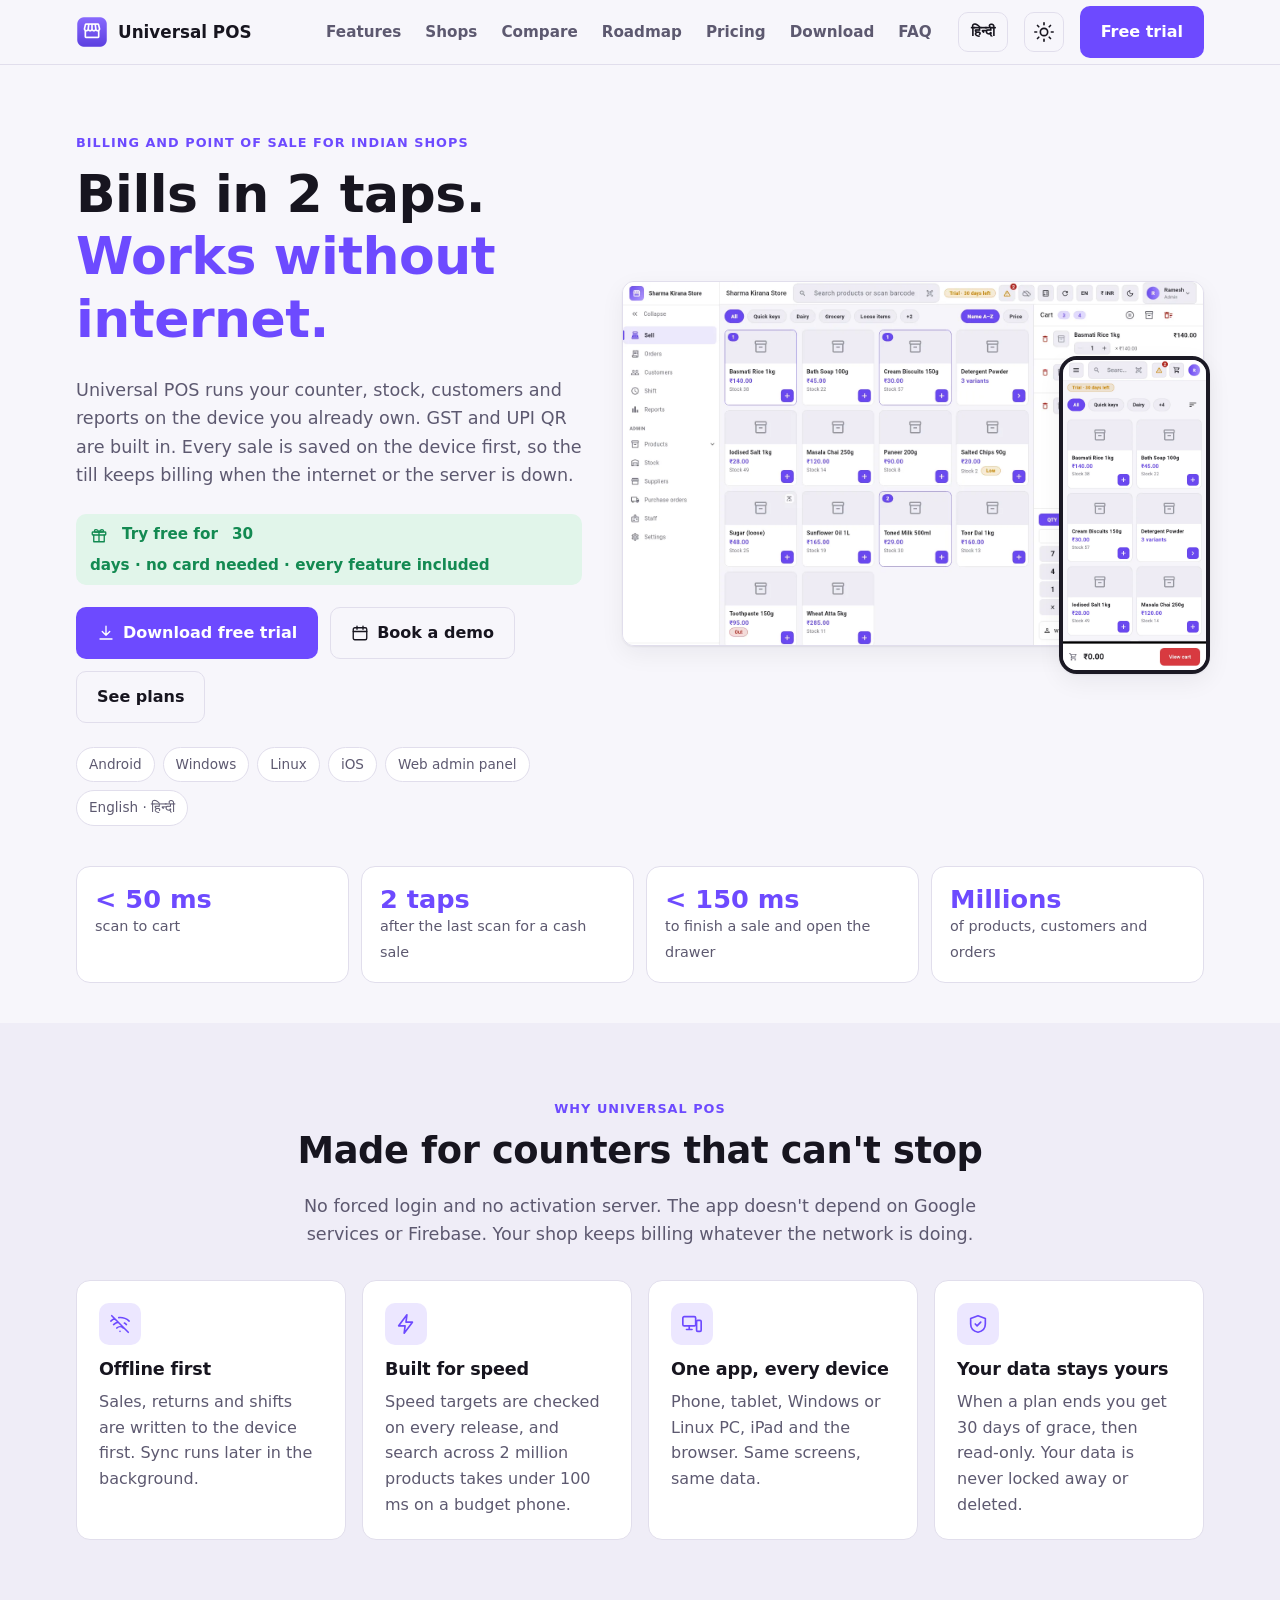
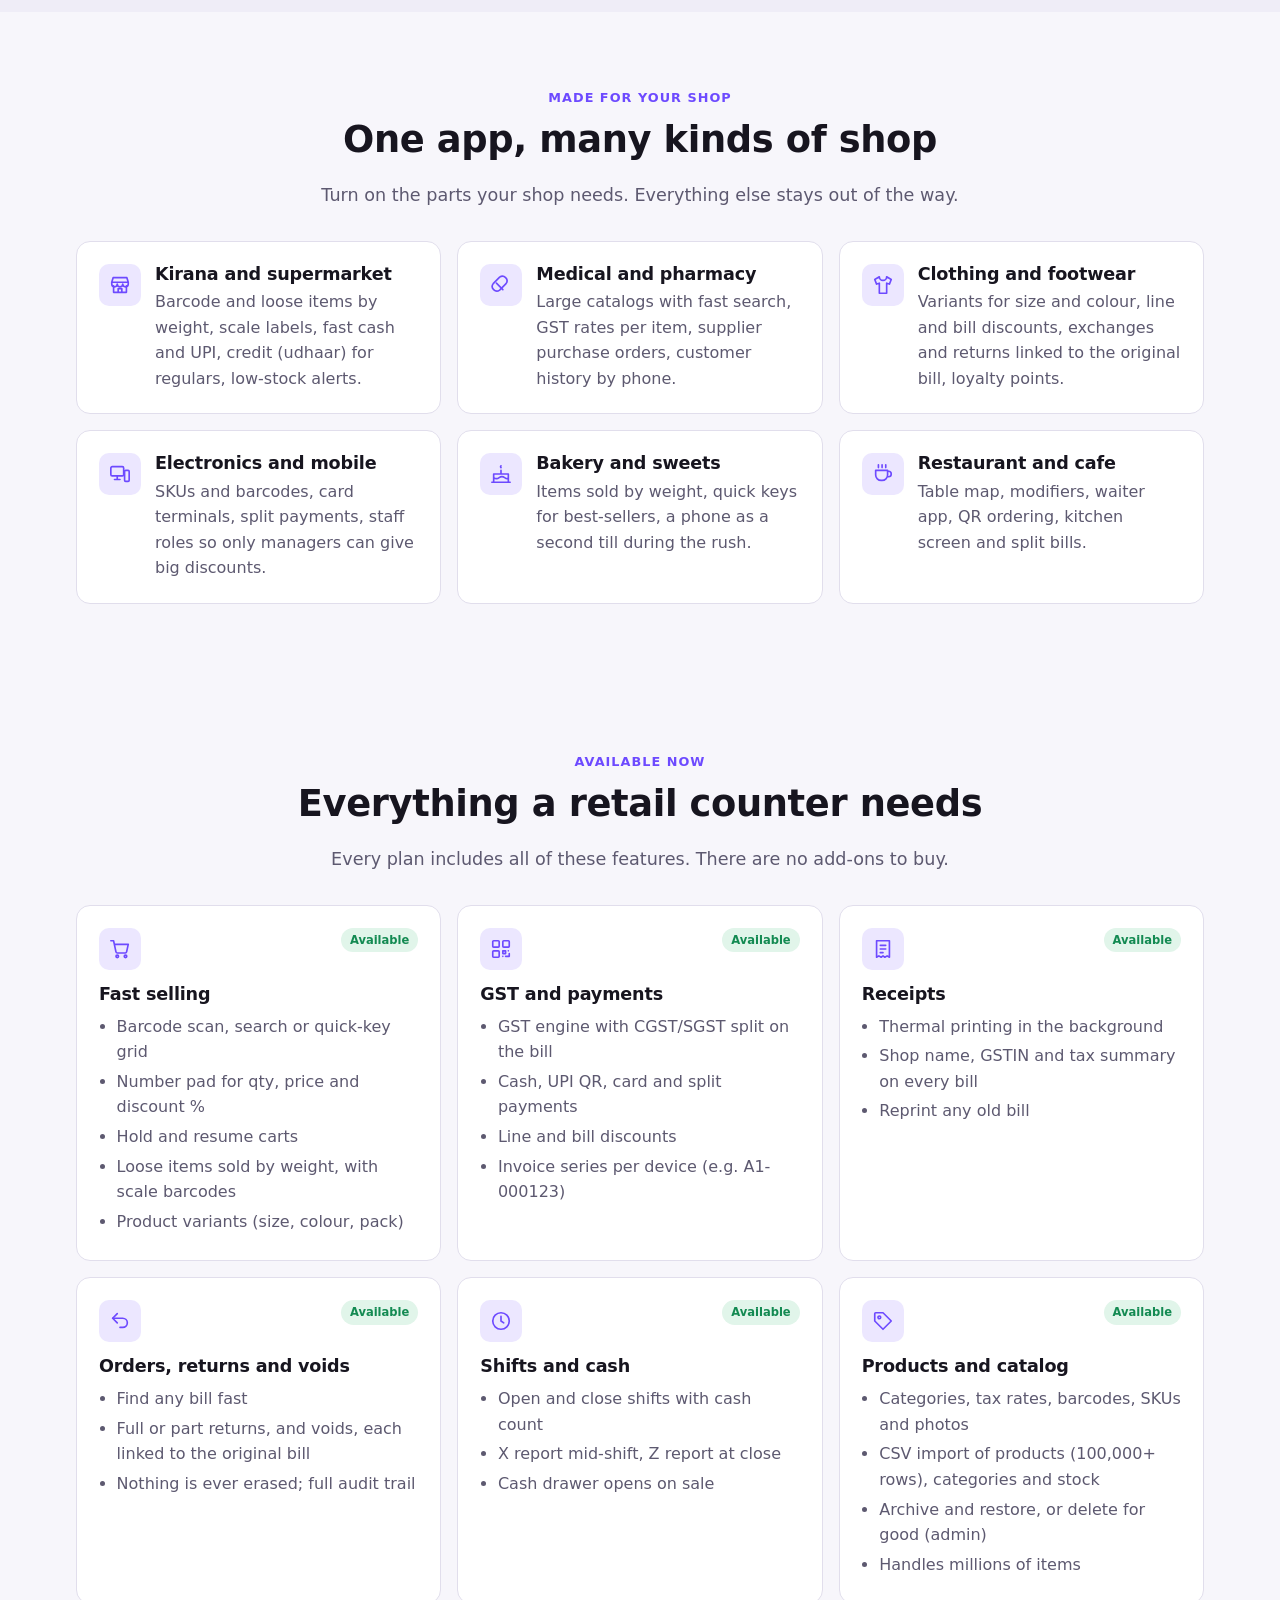
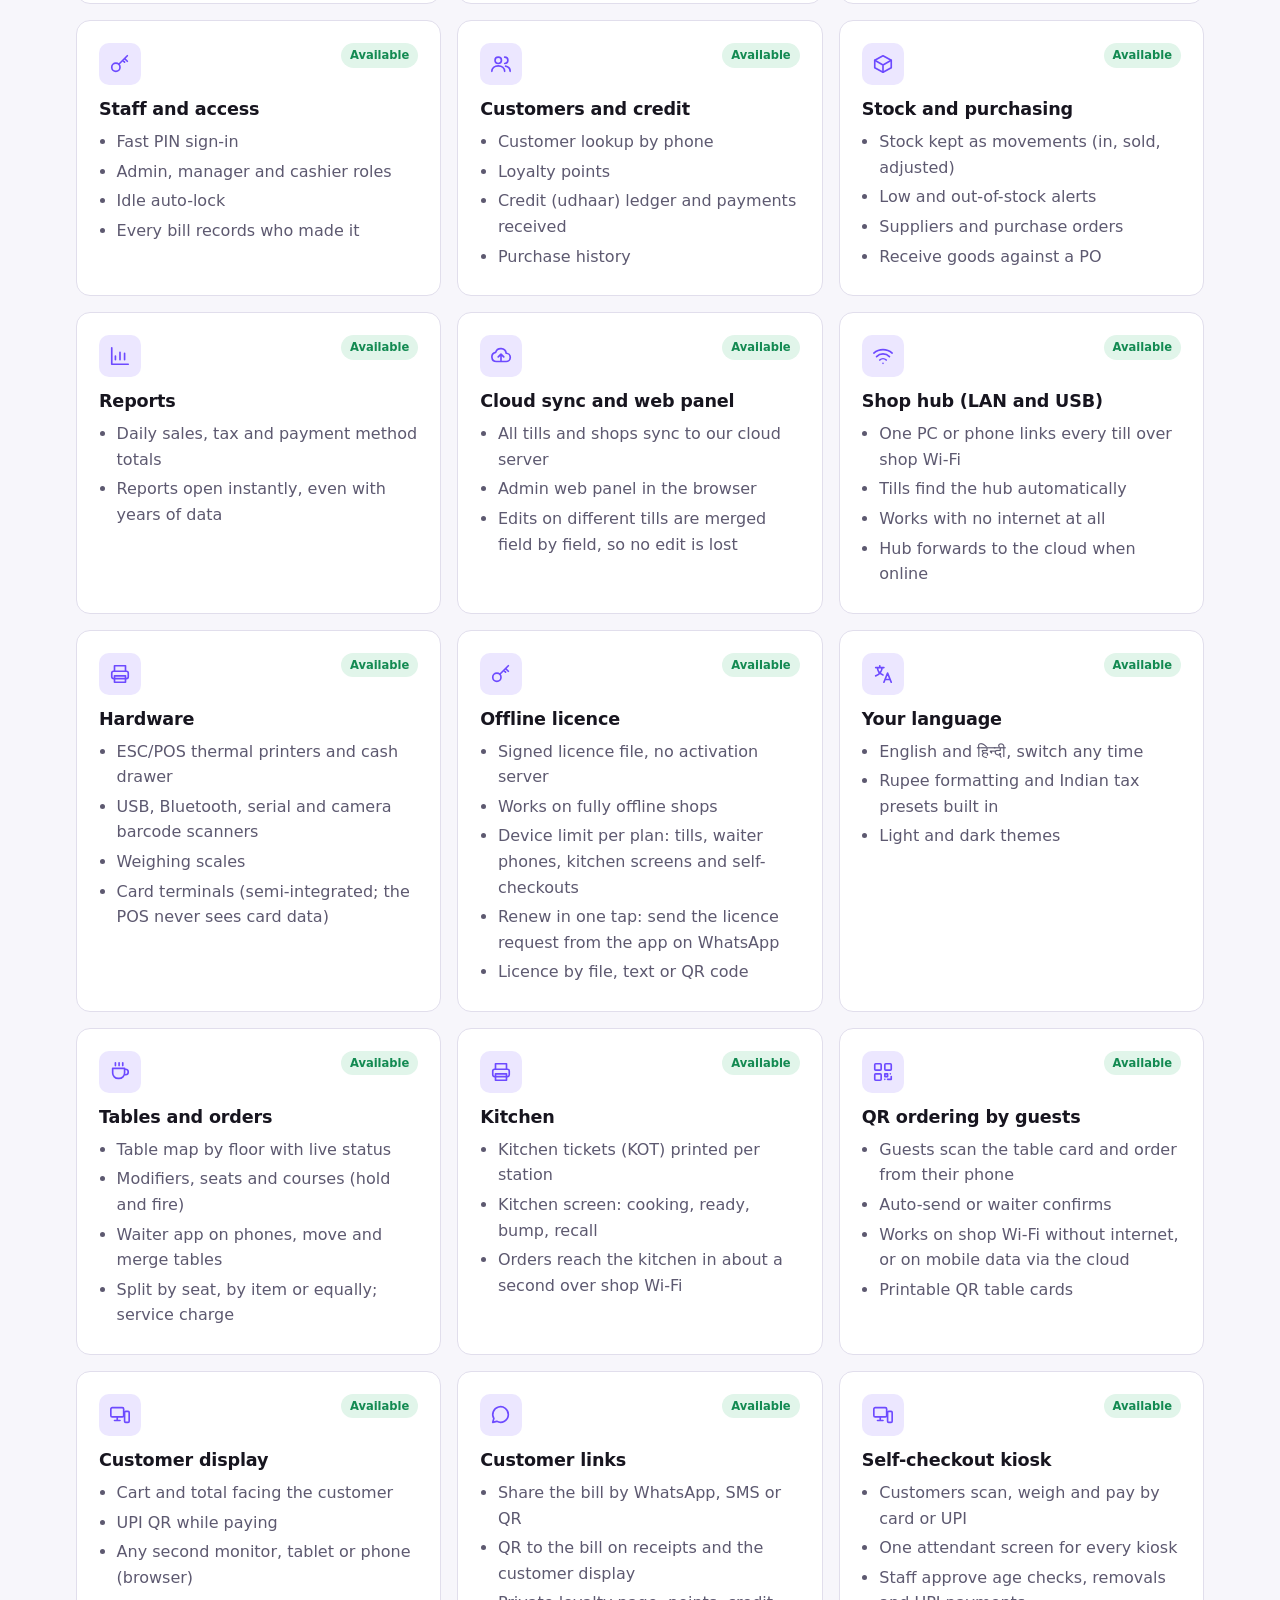
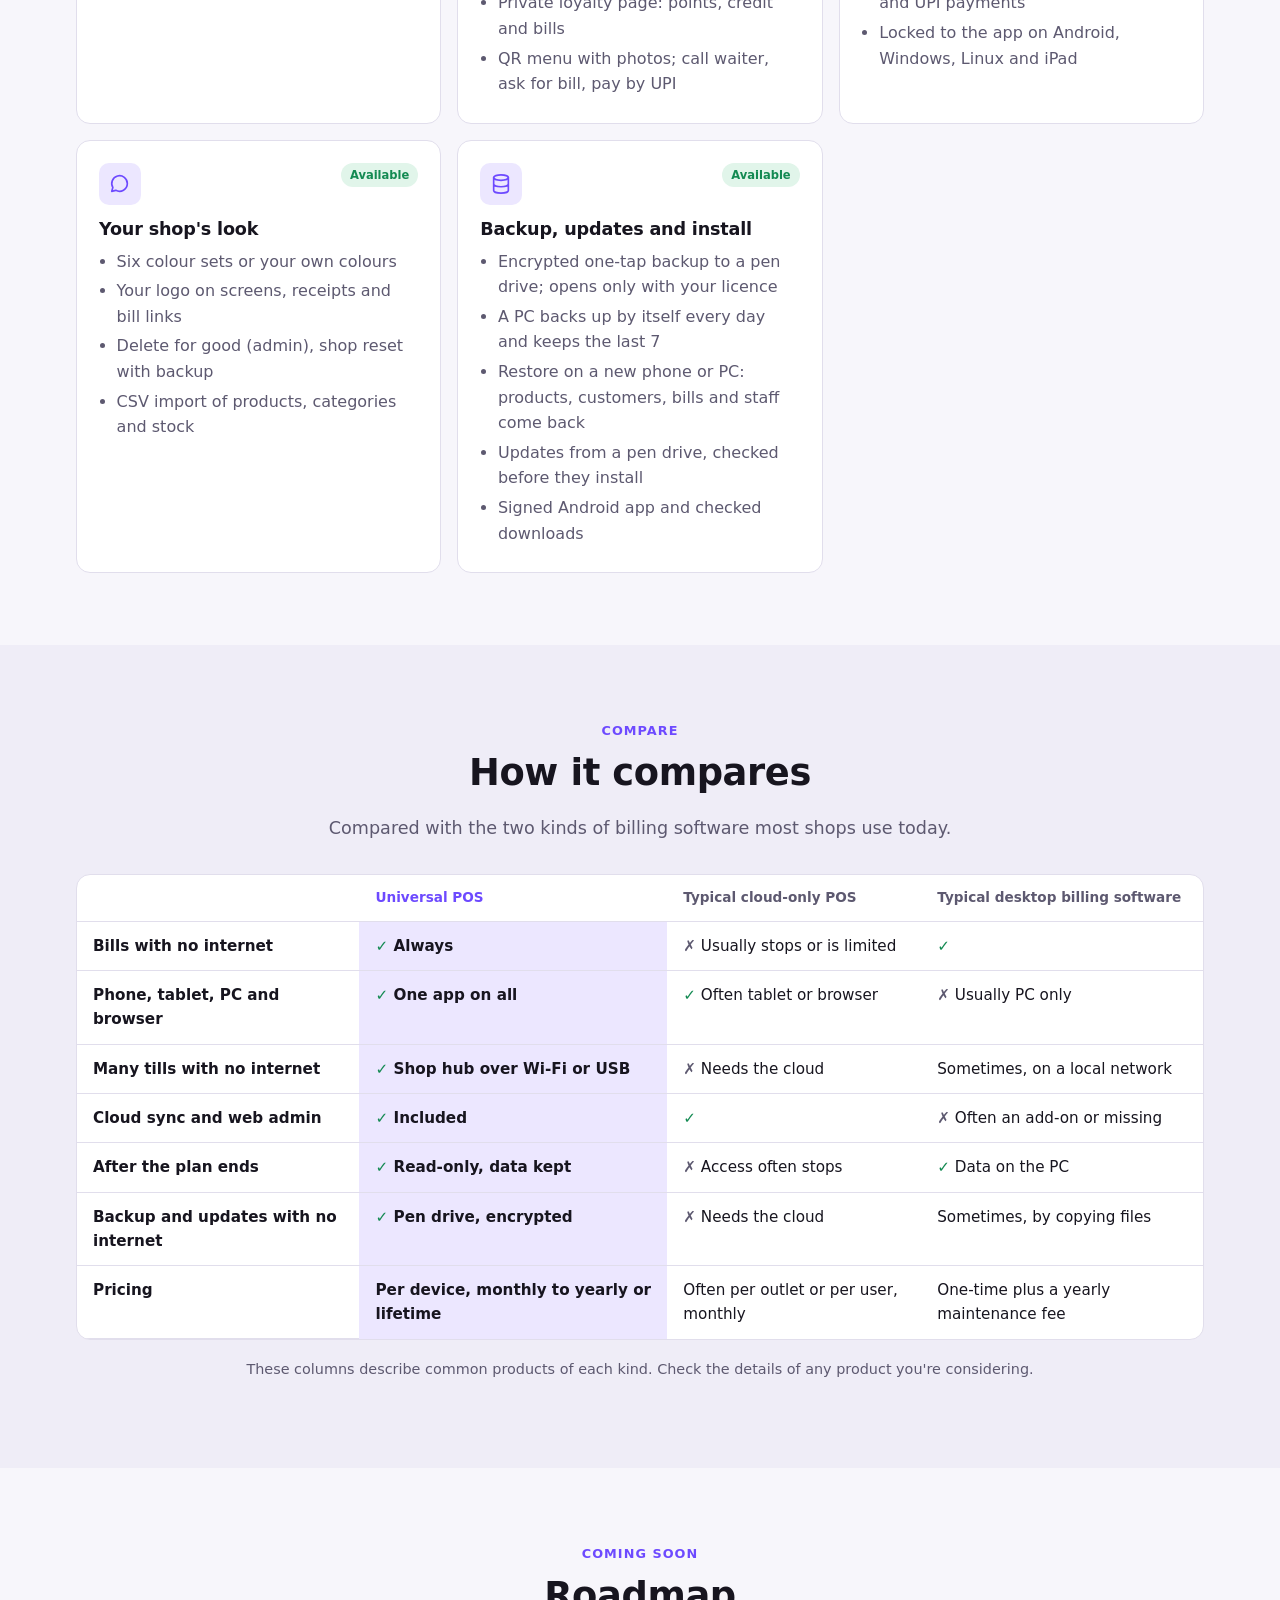
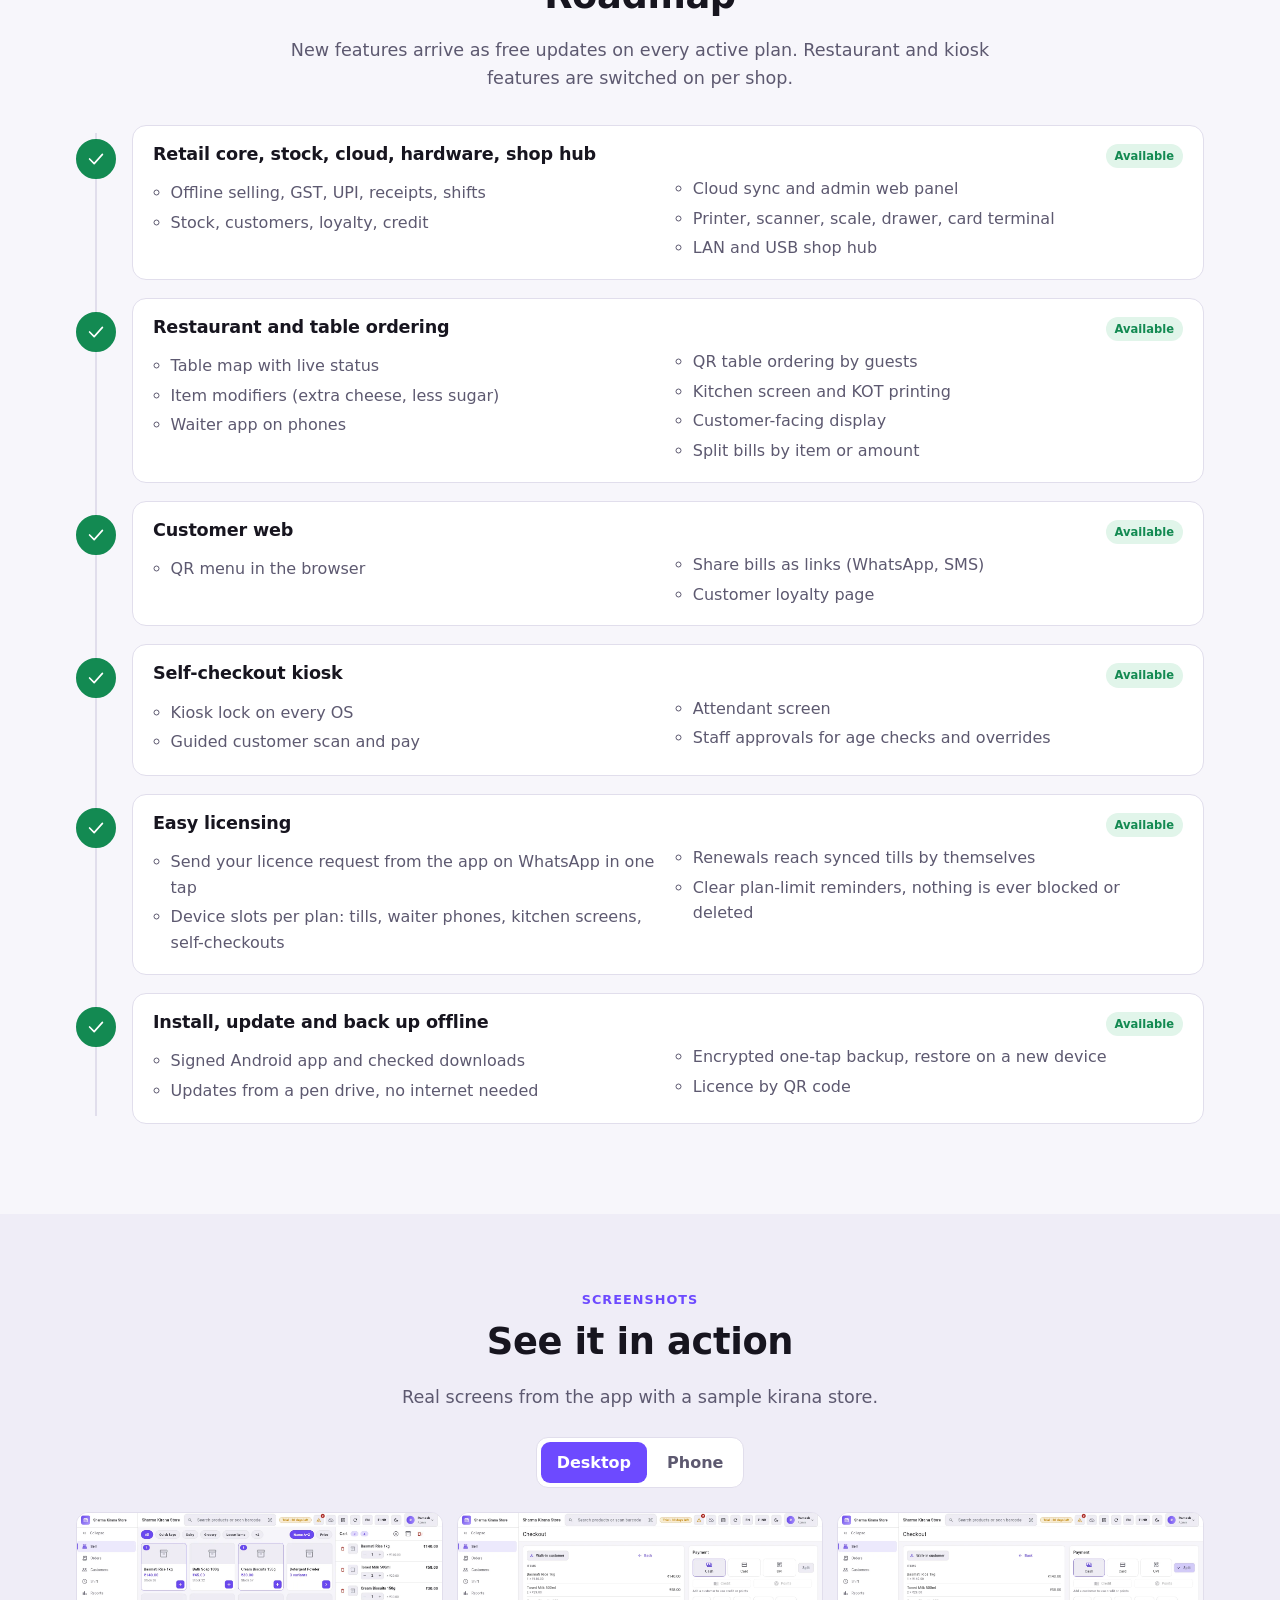
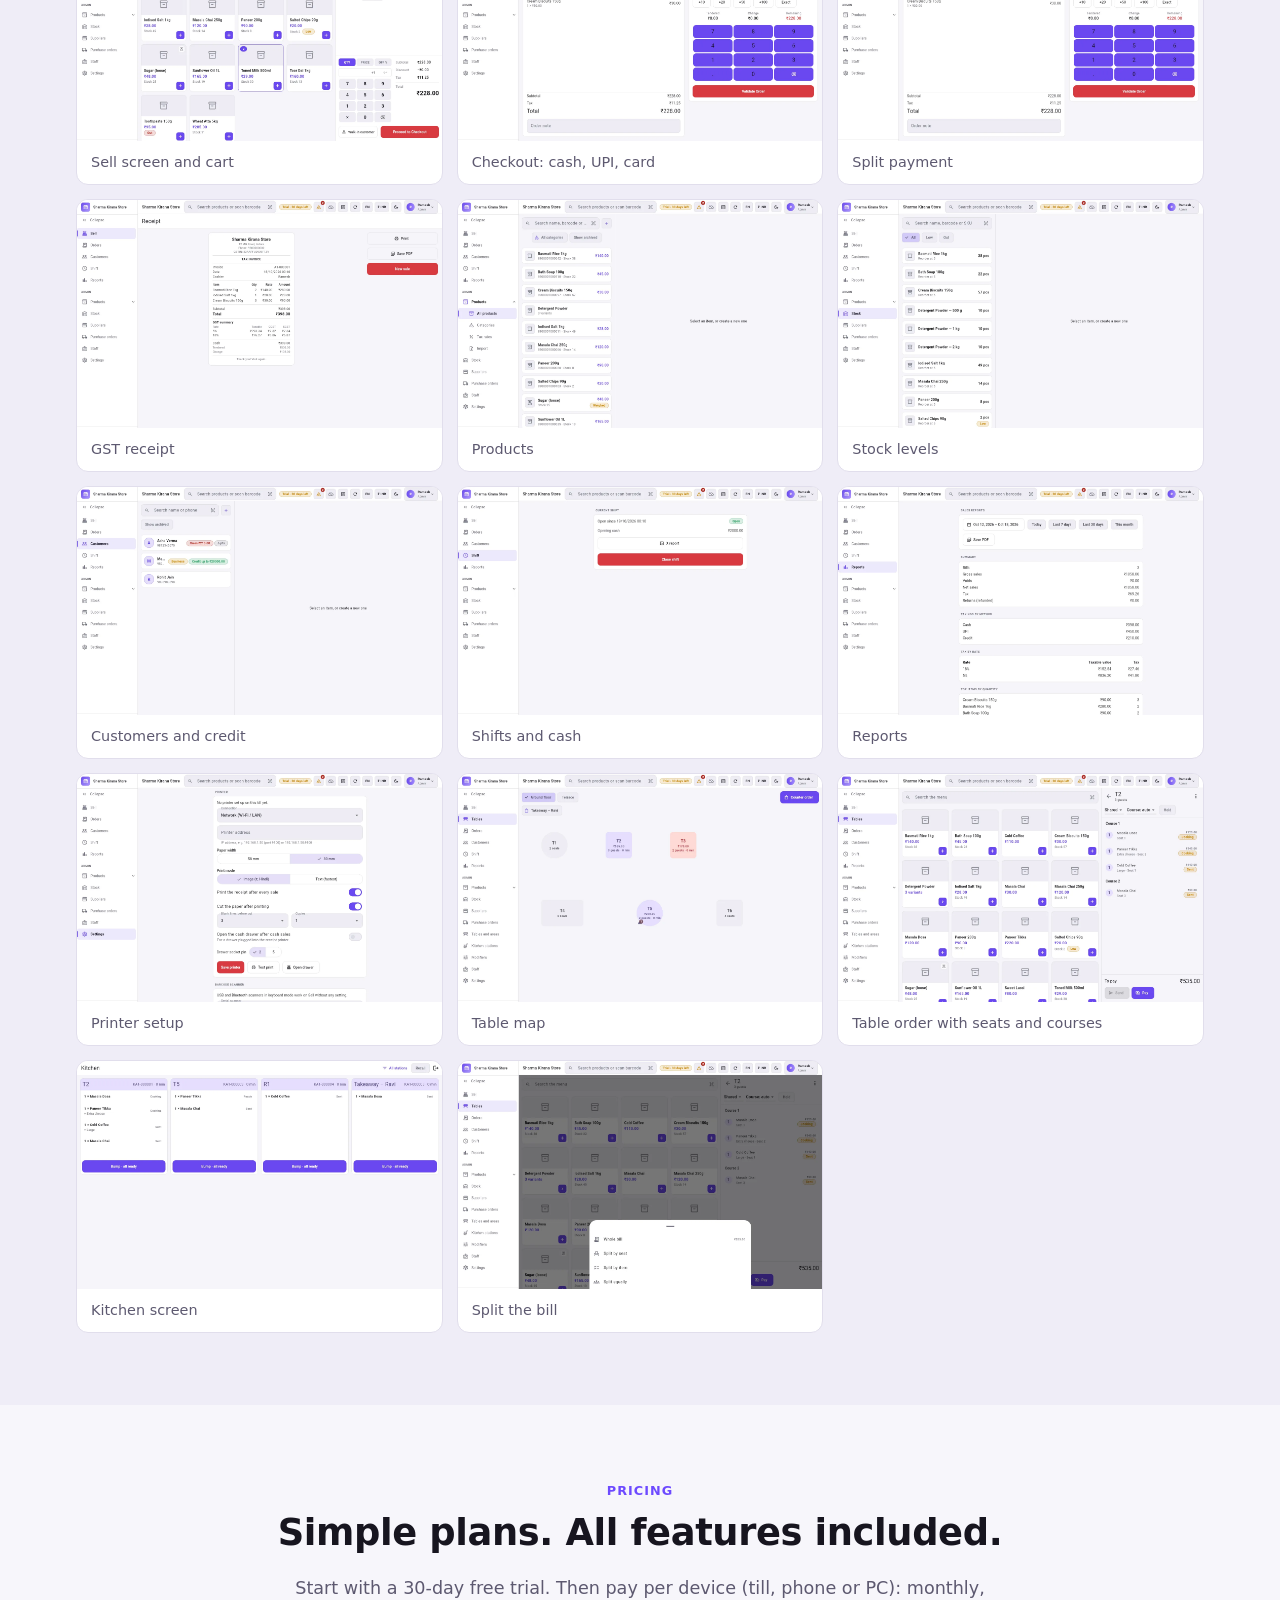
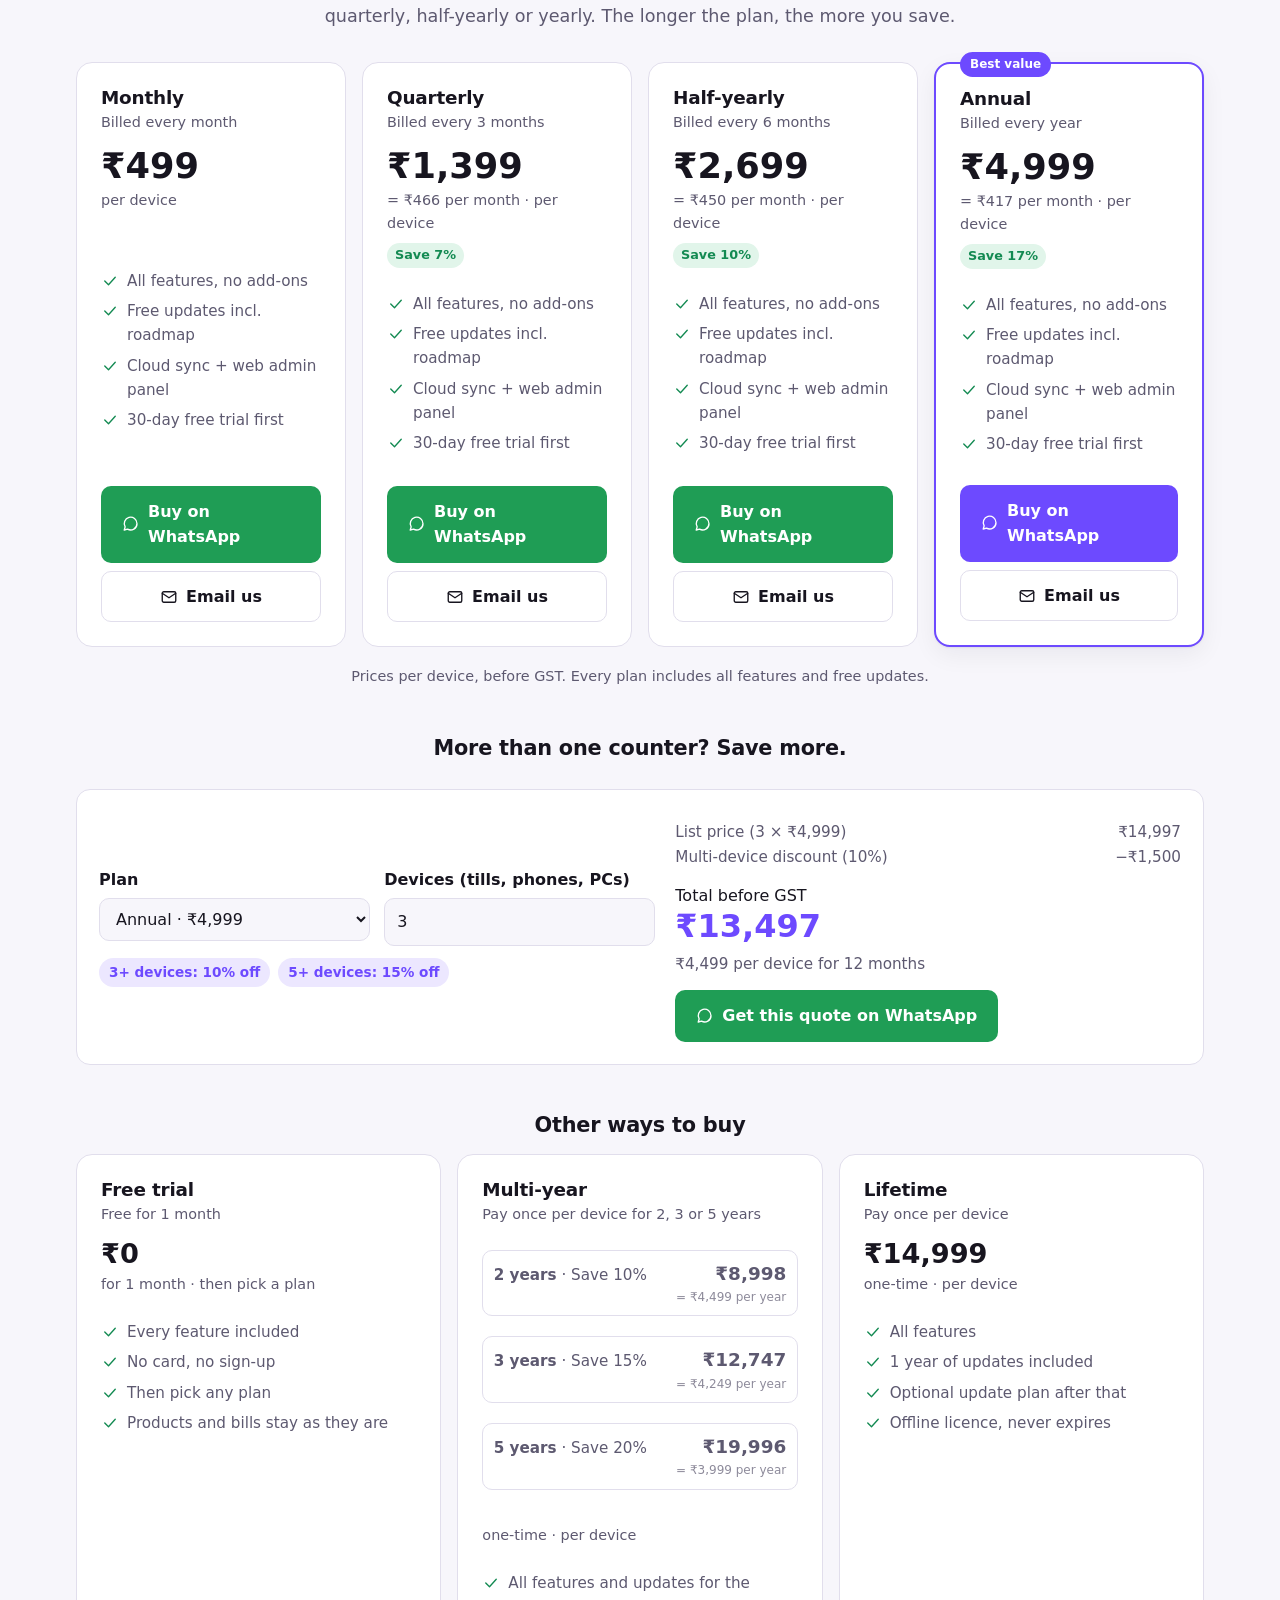
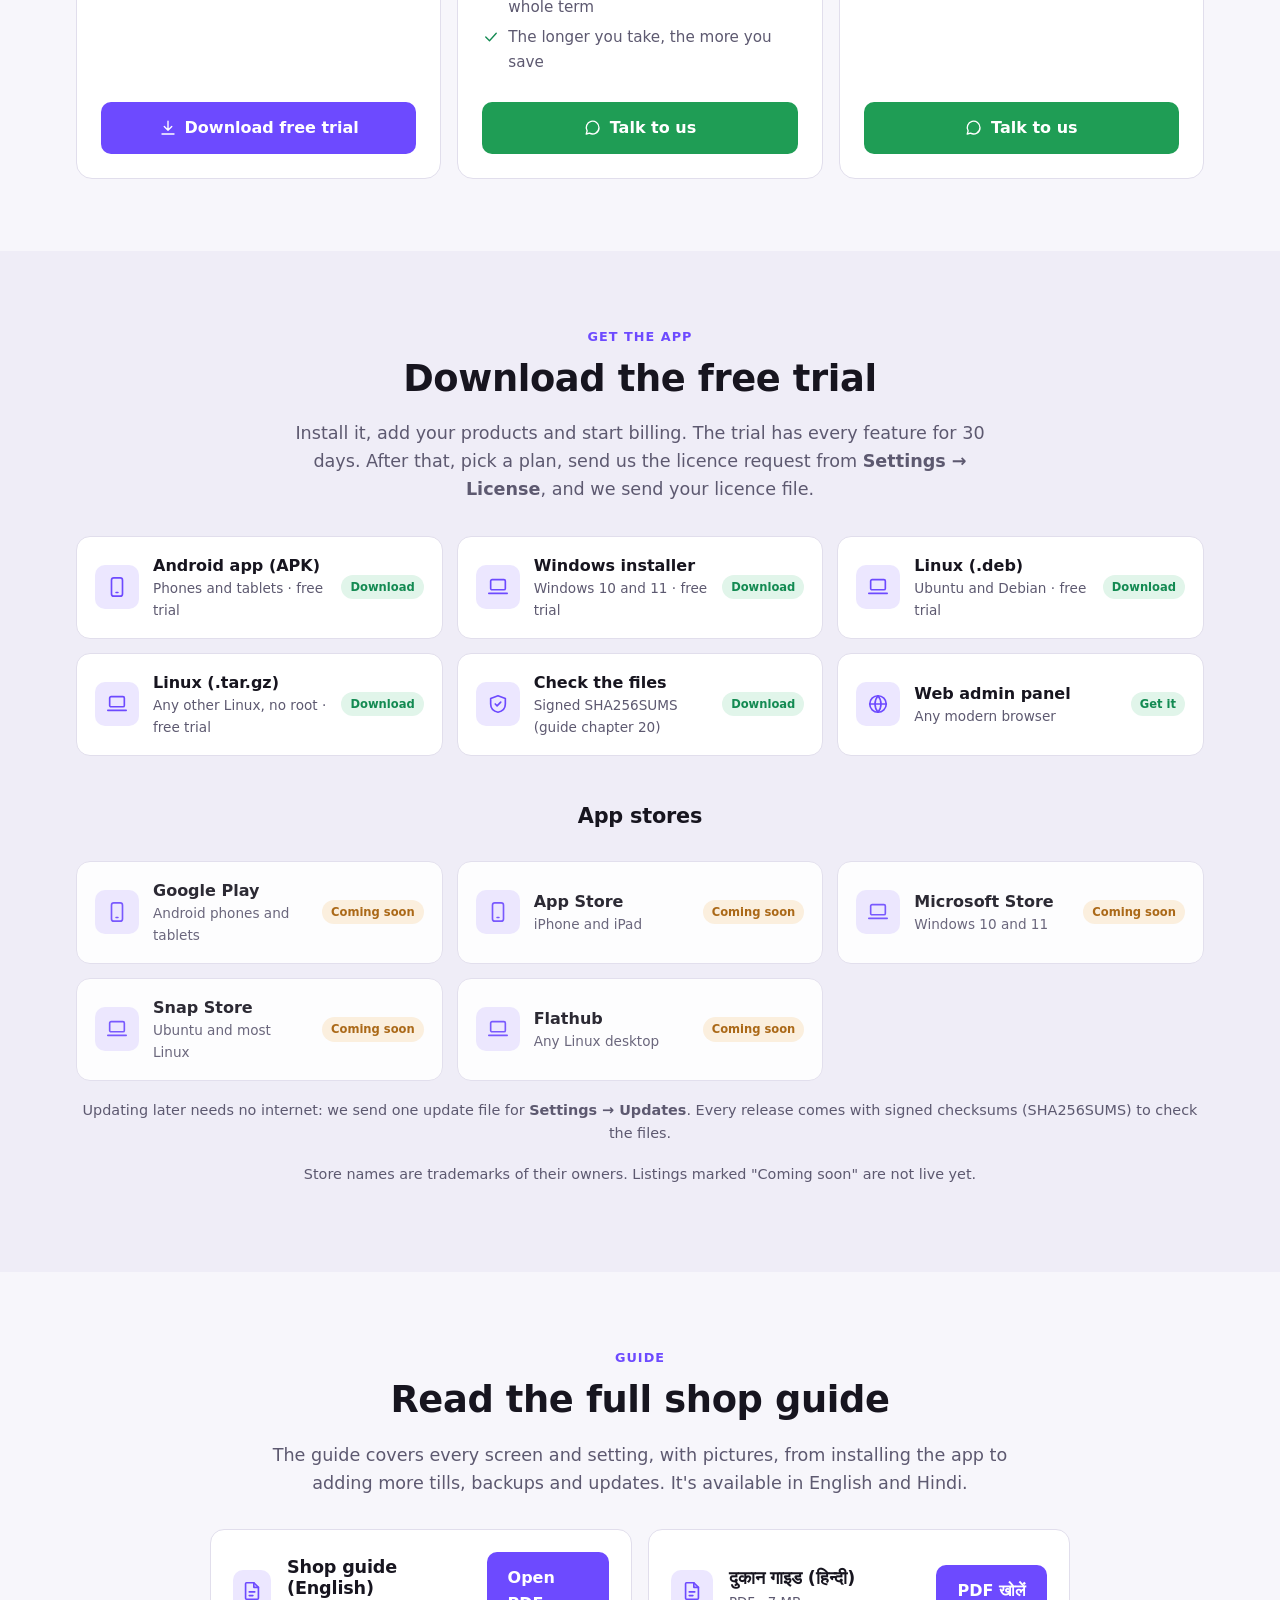
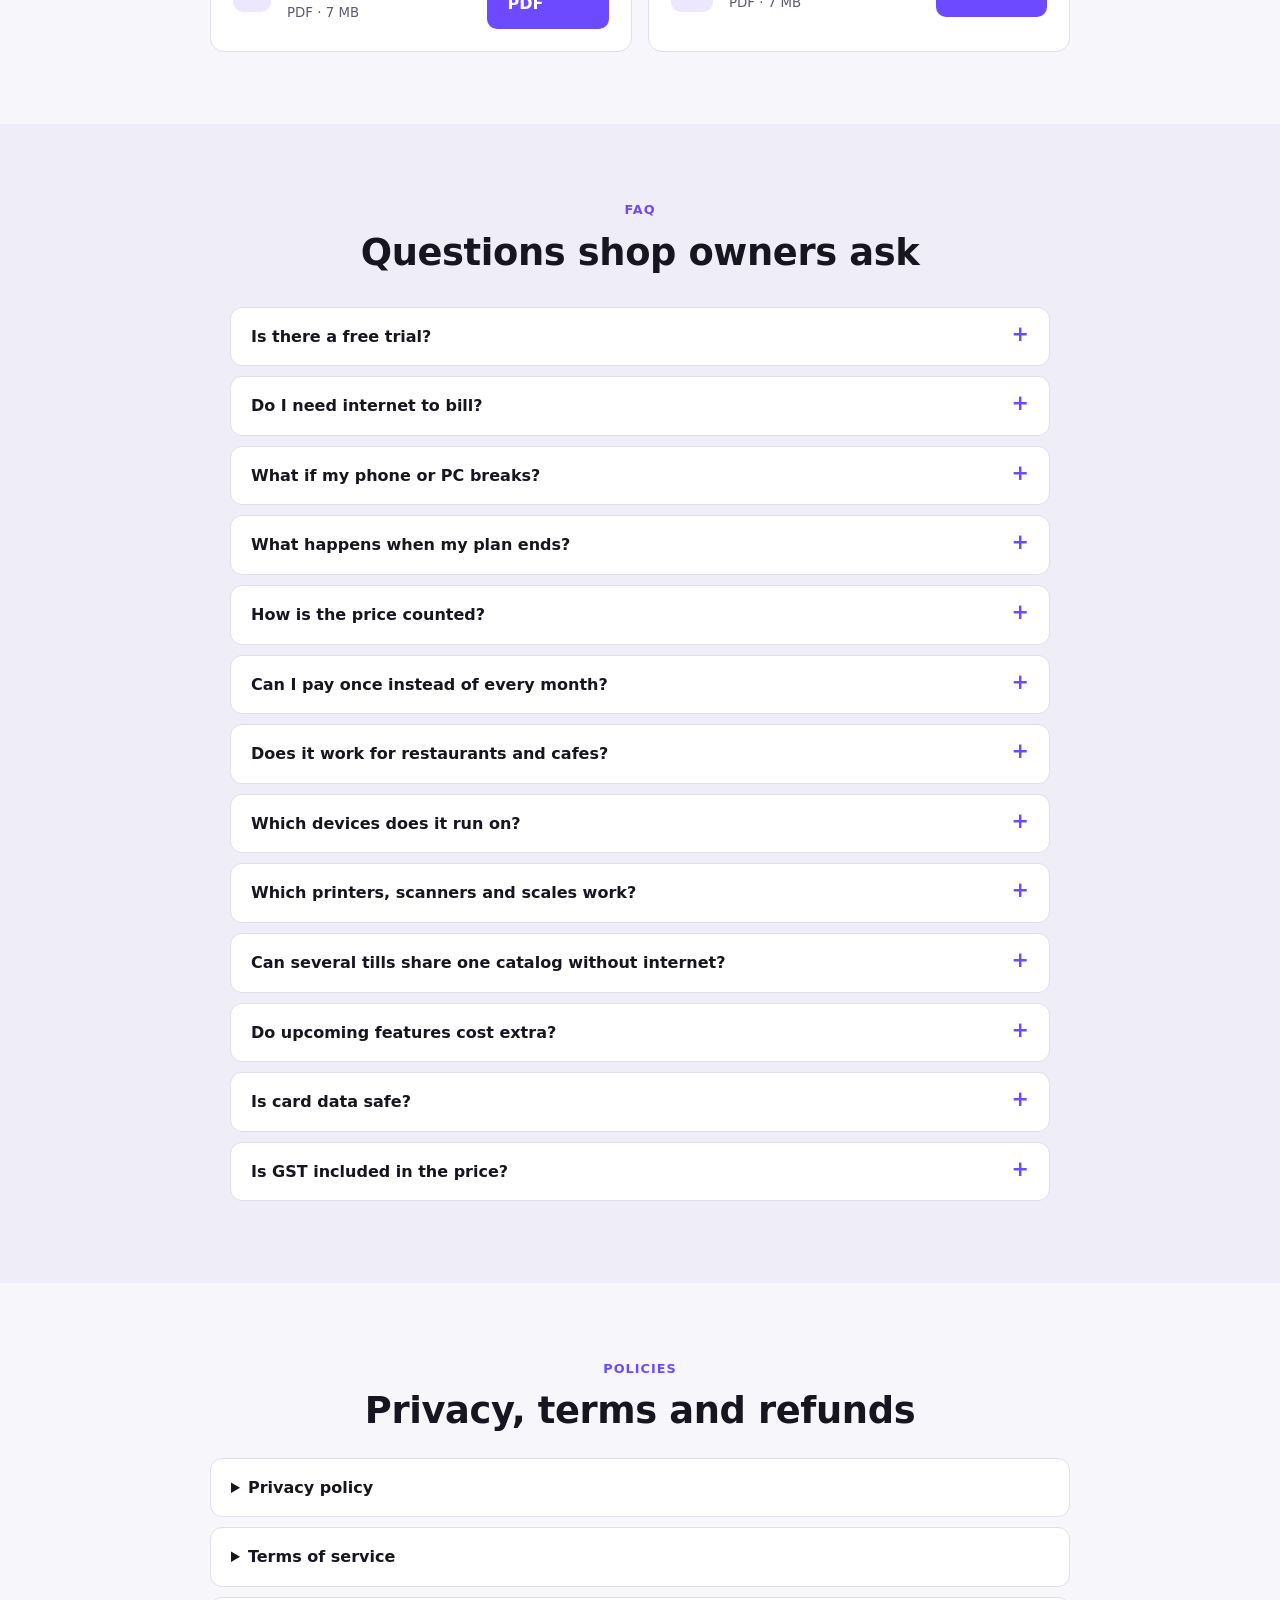
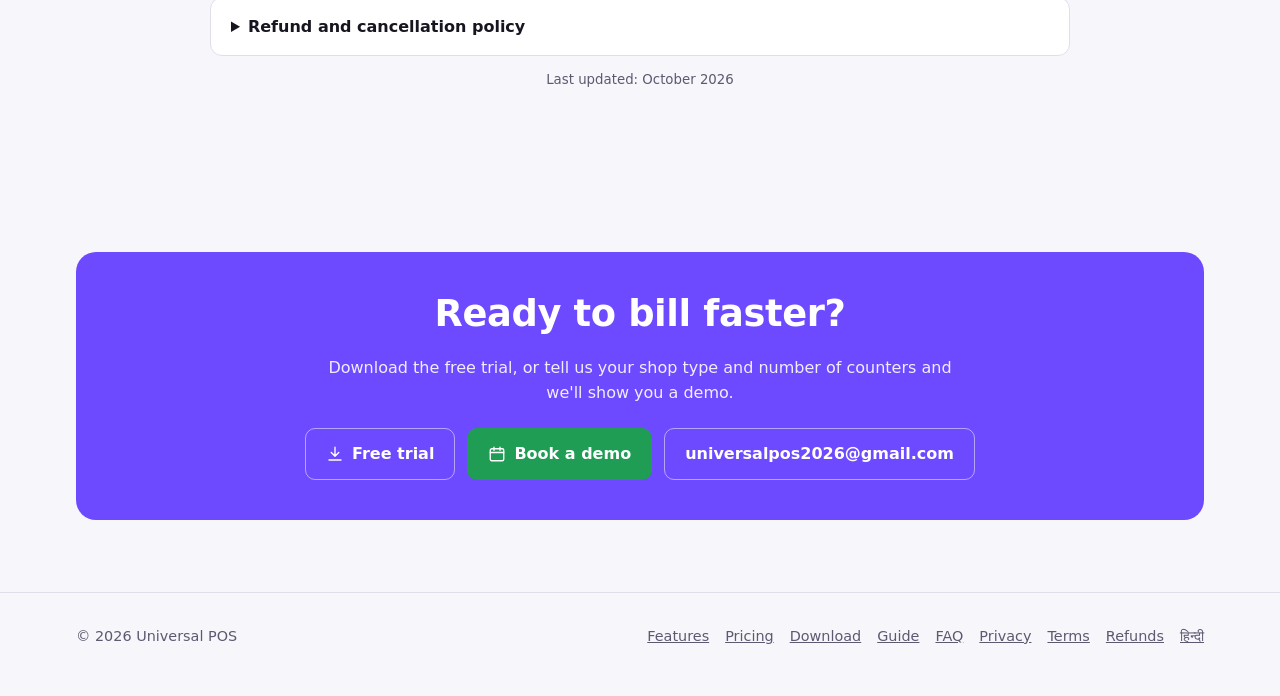
==== index.html @ b797d401 "Use the GitHub Pages address for site links universalpos.in does not resolve yet, so canonical, href" ====
<!doctype html>
<html lang="en">
<head>
<meta charset="utf-8">
<meta name="viewport" content="width=device-width, initial-scale=1">
<title>Universal POS</title>
<meta name="description" content="Offline-first billing and point of sale for Indian shops. GST, UPI QR, stock, customers, reports, cloud and LAN sync on Android, Windows, Linux, iOS and the web. 30-day free trial. Monthly, quarterly, half-yearly and annual plans.">
<meta property="og:title" content="Universal POS: billing that never waits for the internet">
<meta property="og:description" content="Offline-first POS with GST, UPI QR, stock, customers, reports and sync. 30-day free trial.">
<meta property="og:image" content="https://universalpos2026-cyber.github.io/universalpos/assets/og.jpg">
<meta property="og:type" content="website">
<meta name="theme-color" content="#6d4aff">
<link rel="canonical" href="https://universalpos2026-cyber.github.io/universalpos/">
<link rel="alternate" hreflang="en" href="https://universalpos2026-cyber.github.io/universalpos/">
<link rel="alternate" hreflang="hi" href="https://universalpos2026-cyber.github.io/universalpos/hi.html">
<meta property="og:url" content="https://universalpos2026-cyber.github.io/universalpos/">
<link rel="icon" type="image/png" href="assets/logo.png">
<link rel="stylesheet" href="assets/site.css?v=4">
<script>try { const t = localStorage.getItem("theme"); if (t) document.documentElement.dataset.theme = t; } catch (e) {}</script>
</head>
<body>

<!-- Icon set -->
<svg width="0" height="0" style="position:absolute" aria-hidden="true">
  <symbol id="i-offline" viewBox="0 0 24 24"><path d="M2 8.8a15 15 0 0 1 4.2-2.7M10.7 5a15 15 0 0 1 11.3 3.8M5 12.6a10 10 0 0 1 5.2-2.5M16.8 11a10 10 0 0 1 2.2 1.6M8.5 16.4a5 5 0 0 1 7 0M12 20h.01M3 3l18 18"/></symbol>
  <symbol id="i-bolt" viewBox="0 0 24 24"><path d="M13 2 4 14h7l-1 8 9-12h-7z"/></symbol>
  <symbol id="i-devices" viewBox="0 0 24 24"><rect x="2" y="4" width="14" height="10" rx="1.5"/><path d="M6 18h6M9 14v4"/><rect x="17" y="8" width="5" height="12" rx="1.2"/></symbol>
  <symbol id="i-shield" viewBox="0 0 24 24"><path d="M12 3 4 6v6c0 5 3.5 8 8 9 4.5-1 8-4 8-9V6z"/><path d="m9 12 2 2 4-4"/></symbol>
  <symbol id="i-cart" viewBox="0 0 24 24"><circle cx="9" cy="20" r="1.4"/><circle cx="18" cy="20" r="1.4"/><path d="M2 3h3l2.6 12.2a1.5 1.5 0 0 0 1.5 1.2h8.6a1.5 1.5 0 0 0 1.5-1.2L21 7H6"/></symbol>
  <symbol id="i-receipt" viewBox="0 0 24 24"><path d="M5 3h14v18l-2.5-1.5L14 21l-2-1.5-2 1.5-2.5-1.5L5 21z"/><path d="M9 8h6M9 12h6M9 16h3"/></symbol>
  <symbol id="i-qr" viewBox="0 0 24 24"><rect x="3" y="3" width="7" height="7" rx="1"/><rect x="14" y="3" width="7" height="7" rx="1"/><rect x="3" y="14" width="7" height="7" rx="1"/><path d="M14 14h3v3h-3zM20 14v.01M14 20h.01M17 20h4v-3"/></symbol>
  <symbol id="i-return" viewBox="0 0 24 24"><path d="M9 14 4 9l5-5"/><path d="M4 9h11a5 5 0 0 1 0 10h-3"/></symbol>
  <symbol id="i-clock" viewBox="0 0 24 24"><circle cx="12" cy="12" r="9"/><path d="M12 7v5l3 2"/></symbol>
  <symbol id="i-tag" viewBox="0 0 24 24"><path d="M3 12V4a1 1 0 0 1 1-1h8l9 9-9 9z"/><circle cx="8" cy="8" r="1.5"/></symbol>
  <symbol id="i-users" viewBox="0 0 24 24"><circle cx="9" cy="8" r="3.5"/><path d="M2 20c0-3.5 3-6 7-6s7 2.5 7 6"/><path d="M16 4.5a3.5 3.5 0 0 1 0 7M22 20c0-3-2-5-5-5.7"/></symbol>
  <symbol id="i-box" viewBox="0 0 24 24"><path d="M21 8 12 3 3 8v8l9 5 9-5z"/><path d="m3 8 9 5 9-5M12 13v8"/></symbol>
  <symbol id="i-chart" viewBox="0 0 24 24"><path d="M3 3v18h18"/><path d="M7 16v-4M12 16V8M17 16v-7"/></symbol>
  <symbol id="i-cloud" viewBox="0 0 24 24"><path d="M7 18a5 5 0 0 1-.9-9.9A6 6 0 0 1 17.7 9 4.5 4.5 0 0 1 17.5 18z"/><path d="m9 13 3-3 3 3M12 10v7"/></symbol>
  <symbol id="i-printer" viewBox="0 0 24 24"><path d="M6 9V3h12v6"/><rect x="3" y="9" width="18" height="8" rx="2"/><path d="M6 14h12v7H6z"/></symbol>
  <symbol id="i-wifi" viewBox="0 0 24 24"><path d="M2 8.8a15 15 0 0 1 20 0M5 12.6a10 10 0 0 1 14 0M8.5 16.4a5 5 0 0 1 7 0M12 20h.01"/></symbol>
  <symbol id="i-lang" viewBox="0 0 24 24"><path d="M4 5h9M8.5 3v2M6 5c0 4 3 7 6 8M11 5c0 4-3 8-7 9"/><path d="m13 21 4-10 4 10M14.5 18h5"/></symbol>
  <symbol id="i-db" viewBox="0 0 24 24"><ellipse cx="12" cy="5" rx="8" ry="3"/><path d="M4 5v14c0 1.7 3.6 3 8 3s8-1.3 8-3V5M4 12c0 1.7 3.6 3 8 3s8-1.3 8-3"/></symbol>
  <symbol id="i-key" viewBox="0 0 24 24"><circle cx="7.5" cy="15.5" r="4.5"/><path d="m10.7 12.3 9.3-9.3M17 6l3 3M15 8l2 2"/></symbol>
  <symbol id="i-check" viewBox="0 0 24 24"><path d="m5 12 5 5 9-10"/></symbol>
  <symbol id="i-pdf" viewBox="0 0 24 24"><path d="M14 3H6a1 1 0 0 0-1 1v16a1 1 0 0 0 1 1h12a1 1 0 0 0 1-1V8z"/><path d="M14 3v5h5M9 13h6M9 17h4"/></symbol>
  <symbol id="i-phone" viewBox="0 0 24 24"><rect x="6" y="2" width="12" height="20" rx="2.5"/><path d="M11 18h2"/></symbol>
  <symbol id="i-laptop" viewBox="0 0 24 24"><rect x="4" y="4" width="16" height="11" rx="1.5"/><path d="M2 19h20"/></symbol>
  <symbol id="i-download" viewBox="0 0 24 24"><path d="M12 3v12M7 10l5 5 5-5M4 20h16"/></symbol>
  <symbol id="i-globe" viewBox="0 0 24 24"><circle cx="12" cy="12" r="9"/><path d="M3 12h18M12 3a14 14 0 0 1 0 18M12 3a14 14 0 0 0 0 18"/></symbol>
  <symbol id="i-menu" viewBox="0 0 24 24"><path d="M4 7h16M4 12h16M4 17h16"/></symbol>
  <symbol id="i-sun" viewBox="0 0 24 24"><circle cx="12" cy="12" r="4"/><path d="M12 2v2M12 20v2M4.9 4.9l1.4 1.4M17.7 17.7l1.4 1.4M2 12h2M20 12h2M4.9 19.1l1.4-1.4M17.7 6.3l1.4-1.4"/></symbol>
  <symbol id="i-mail" viewBox="0 0 24 24"><rect x="3" y="5" width="18" height="14" rx="2"/><path d="m3 7 9 6 9-6"/></symbol>
  <symbol id="i-chat" viewBox="0 0 24 24"><path d="M20 11.5a8.5 8.5 0 0 1-12.6 7.4L3 20l1.2-4.2A8.5 8.5 0 1 1 20 11.5z"/></symbol>
  <symbol id="i-store" viewBox="0 0 24 24"><path d="M3 9 4.5 4h15L21 9M3 9h18v2a3 3 0 0 1-6 0 3 3 0 0 1-6 0 3 3 0 0 1-6 0z"/><path d="M5 13v7h14v-7M10 20v-4h4v4"/></symbol>
  <symbol id="i-pill" viewBox="0 0 24 24"><path d="M10.5 3.5a5 5 0 0 1 7 7l-7 7a5 5 0 0 1-7-7z"/><path d="m7 10 7 7"/></symbol>
  <symbol id="i-shirt" viewBox="0 0 24 24"><path d="M8 3 3 6l2 5 3-1v11h8V10l3 1 2-5-5-3a4 4 0 0 1-8 0z"/></symbol>
  <symbol id="i-cake" viewBox="0 0 24 24"><path d="M4 21V12h16v9M2 21h20M4 16c2 1.5 4 1.5 6 0s4-1.5 6 0 4 1.5 4 0M12 12V8M12 5a1.5 1.5 0 0 1 0-2"/></symbol>
  <symbol id="i-cup" viewBox="0 0 24 24"><path d="M4 8h13v5a6 6 0 0 1-6 6h-1a6 6 0 0 1-6-6zM17 9h1a3 3 0 0 1 0 6h-1M7 2v3M11 2v3M15 2v3"/></symbol>
  <symbol id="i-scissors" viewBox="0 0 24 24"><circle cx="6" cy="6" r="3"/><circle cx="6" cy="18" r="3"/><path d="M8.1 8.1 20 20M8.1 15.9 20 4"/></symbol>
  <symbol id="i-play" viewBox="0 0 24 24"><circle cx="12" cy="12" r="9"/><path d="m10 8 6 4-6 4z"/></symbol>
  <symbol id="i-calendar" viewBox="0 0 24 24"><rect x="3" y="5" width="18" height="16" rx="2"/><path d="M3 10h18M8 3v4M16 3v4"/></symbol>
  <symbol id="i-gift" viewBox="0 0 24 24"><rect x="3" y="8" width="18" height="4" rx="1"/><path d="M5 12v9h14v-9M12 8v13M12 8c-2-4-6-4-6-1.5S9 8 12 8c3 0 6 .5 6-1.5S14 4 12 8"/></symbol>
</svg>

<header class="top">
  <div class="wrap nav">
    <a class="brand" href="#top"><img src="assets/logo.png" alt="" width="32" height="32">Universal POS</a>
    <nav class="nav-links" id="navLinks" aria-label="Sections">
      <a href="#features">Features</a>
      <a href="#shops">Shops</a>
      <a href="#compare">Compare</a>
      <a href="#roadmap">Roadmap</a>
      <a href="#pricing">Pricing</a>
      <a href="#download">Download</a>
      <a href="#faq">FAQ</a>
    </nav>
    <a class="lang-btn" href="hi.html" hreflang="hi" lang="hi" title="हिन्दी में पढ़ें">हिन्दी</a>
    <button class="icon-btn" id="themeBtn" type="button" aria-label="Switch light or dark"><svg class="i"><use href="#i-sun"/></svg></button>
    <button class="icon-btn menu-btn" id="menuBtn" type="button" aria-label="Open menu" aria-expanded="false" aria-controls="navLinks"><svg class="i"><use href="#i-menu"/></svg></button>
    <a class="btn btn-primary cta-top" href="#download">Free trial</a>
  </div>
</header>

<main id="top">

<!-- Hero -->
<section class="hero">
  <div class="wrap hero-grid">
    <div>
      <span class="eyebrow">Billing and point of sale for Indian shops</span>
      <h1>Bills in 2 taps. <span>Works without internet.</span></h1>
      <p class="lead">Universal POS runs your counter, stock, customers and reports on the device you already own.
        GST and UPI QR are built in. Every sale is saved on the device first, so the till keeps billing when the
        internet or the server is down.</p>
      <p class="trial"><svg class="i"><use href="#i-gift"/></svg>Try free for <span data-trial-days>30</span> days · no card needed · every feature included</p>
      <div class="hero-actions">
        <a class="btn btn-primary" href="#download"><svg class="i"><use href="#i-download"/></svg>Download free trial</a>
        <a class="btn btn-ghost" data-wa="demo" href="#contact"><svg class="i"><use href="#i-calendar"/></svg>Book a demo</a>
        <a class="btn btn-ghost" href="#pricing">See plans</a>
      </div>
      <div class="chips" aria-label="Platforms">
        <span class="chip">Android</span><span class="chip">Windows</span><span class="chip">Linux</span>
        <span class="chip">iOS</span><span class="chip">Web admin panel</span><span class="chip">English · हिन्दी</span>
      </div>
    </div>
    <div class="shots">
      <img class="desk" src="assets/screens/dark/11-cart.webp" width="1440" height="900" alt="Sell screen on a desktop: product grid, cart with three items, number pad and GST totals">
      <img class="phone" src="assets/screens/dark/phone-10-sell.webp" width="780" height="1688" alt="Sell screen on an Android phone">
    </div>
  </div>
  <div class="wrap">
    <div class="stats" style="margin-top:40px">
      <div class="stat"><b>&lt; 50 ms</b><span>scan to cart</span></div>
      <div class="stat"><b>2 taps</b><span>after the last scan for a cash sale</span></div>
      <div class="stat"><b>&lt; 150 ms</b><span>to finish a sale and open the drawer</span></div>
      <div class="stat"><b>Millions</b><span>of products, customers and orders</span></div>
    </div>
  </div>
</section>

<!-- Why -->
<section class="alt" id="why">
  <div class="wrap">
    <div class="center">
      <span class="eyebrow">Why Universal POS</span>
      <h2>Made for counters that can't stop</h2>
      <p class="lead">No forced login and no activation server. The app doesn't depend on Google services or Firebase.
        Your shop keeps billing whatever the network is doing.</p>
    </div>
    <div class="grid four" style="margin-top:32px">
      <div class="card"><div class="ic"><svg class="i"><use href="#i-offline"/></svg></div><h3>Offline first</h3><p>Sales, returns and shifts are written to the device first. Sync runs later in the background.</p></div>
      <div class="card"><div class="ic"><svg class="i"><use href="#i-bolt"/></svg></div><h3>Built for speed</h3><p>Speed targets are checked on every release, and search across 2 million products takes under 100 ms on a budget phone.</p></div>
      <div class="card"><div class="ic"><svg class="i"><use href="#i-devices"/></svg></div><h3>One app, every device</h3><p>Phone, tablet, Windows or Linux PC, iPad and the browser. Same screens, same data.</p></div>
      <div class="card"><div class="ic"><svg class="i"><use href="#i-shield"/></svg></div><h3>Your data stays yours</h3><p>When a plan ends you get 30 days of grace, then read-only. Your data is never locked away or deleted.</p></div>
    </div>
  </div>
</section>

<!-- Shop types -->
<section id="shops">
  <div class="wrap">
    <div class="center">
      <span class="eyebrow">Made for your shop</span>
      <h2>One app, many kinds of shop</h2>
      <p class="lead">Turn on the parts your shop needs. Everything else stays out of the way.</p>
    </div>
    <div class="grid three" style="margin-top:32px">
      <div class="card shop"><div class="ic"><svg class="i"><use href="#i-store"/></svg></div><div><h3>Kirana and supermarket</h3><p>Barcode and loose items by weight, scale labels, fast cash and UPI, credit (udhaar) for regulars, low-stock alerts.</p></div></div>
      <div class="card shop"><div class="ic"><svg class="i"><use href="#i-pill"/></svg></div><div><h3>Medical and pharmacy</h3><p>Large catalogs with fast search, GST rates per item, supplier purchase orders, customer history by phone.</p></div></div>
      <div class="card shop"><div class="ic"><svg class="i"><use href="#i-shirt"/></svg></div><div><h3>Clothing and footwear</h3><p>Variants for size and colour, line and bill discounts, exchanges and returns linked to the original bill, loyalty points.</p></div></div>
      <div class="card shop"><div class="ic"><svg class="i"><use href="#i-devices"/></svg></div><div><h3>Electronics and mobile</h3><p>SKUs and barcodes, card terminals, split payments, staff roles so only managers can give big discounts.</p></div></div>
      <div class="card shop"><div class="ic"><svg class="i"><use href="#i-cake"/></svg></div><div><h3>Bakery and sweets</h3><p>Items sold by weight, quick keys for best-sellers, a phone as a second till during the rush.</p></div></div>
      <div class="card shop"><div class="ic"><svg class="i"><use href="#i-cup"/></svg></div><div><h3>Restaurant and cafe</h3><p>Table map, modifiers, waiter app, QR ordering, kitchen screen and split bills.</p></div></div>
    </div>
  </div>
</section>

<!-- Video (shown when VIDEO_ID is set in assets/site.js) -->
<section class="alt" id="video" hidden>
  <div class="wrap">
    <div class="center"><span class="eyebrow">Demo</span><h2>See a sale in 60 seconds</h2></div>
    <div class="video" id="videoBox"></div>
  </div>
</section>

<!-- Features available now -->
<section id="features">
  <div class="wrap">
    <div class="center">
      <span class="eyebrow">Available now</span>
      <h2>Everything a retail counter needs</h2>
      <p class="lead">Every plan includes all of these features. There are no add-ons to buy.</p>
    </div>
    <div class="grid three" style="margin-top:32px">
      <div class="card"><div class="card-head"><div class="ic"><svg class="i"><use href="#i-cart"/></svg></div><span class="badge ok">Available</span></div>
        <h3>Fast selling</h3>
        <ul><li>Barcode scan, search or quick-key grid</li><li>Number pad for qty, price and discount %</li><li>Hold and resume carts</li><li>Loose items sold by weight, with scale barcodes</li><li>Product variants (size, colour, pack)</li></ul></div>
      <div class="card"><div class="card-head"><div class="ic"><svg class="i"><use href="#i-qr"/></svg></div><span class="badge ok">Available</span></div>
        <h3>GST and payments</h3>
        <ul><li>GST engine with CGST/SGST split on the bill</li><li>Cash, UPI QR, card and split payments</li><li>Line and bill discounts</li><li>Invoice series per device (e.g. A1-000123)</li></ul></div>
      <div class="card"><div class="card-head"><div class="ic"><svg class="i"><use href="#i-receipt"/></svg></div><span class="badge ok">Available</span></div>
        <h3>Receipts</h3>
        <ul><li>Thermal printing in the background</li><li>Shop name, GSTIN and tax summary on every bill</li><li>Reprint any old bill</li></ul></div>
      <div class="card"><div class="card-head"><div class="ic"><svg class="i"><use href="#i-return"/></svg></div><span class="badge ok">Available</span></div>
        <h3>Orders, returns and voids</h3>
        <ul><li>Find any bill fast</li><li>Full or part returns, and voids, each linked to the original bill</li><li>Nothing is ever erased; full audit trail</li></ul></div>
      <div class="card"><div class="card-head"><div class="ic"><svg class="i"><use href="#i-clock"/></svg></div><span class="badge ok">Available</span></div>
        <h3>Shifts and cash</h3>
        <ul><li>Open and close shifts with cash count</li><li>X report mid-shift, Z report at close</li><li>Cash drawer opens on sale</li></ul></div>
      <div class="card"><div class="card-head"><div class="ic"><svg class="i"><use href="#i-tag"/></svg></div><span class="badge ok">Available</span></div>
        <h3>Products and catalog</h3>
        <ul><li>Categories, tax rates, barcodes, SKUs and photos</li><li>CSV import of products (100,000+ rows), categories and stock</li><li>Archive and restore, or delete for good (admin)</li><li>Handles millions of items</li></ul></div>
      <div class="card"><div class="card-head"><div class="ic"><svg class="i"><use href="#i-key"/></svg></div><span class="badge ok">Available</span></div>
        <h3>Staff and access</h3>
        <ul><li>Fast PIN sign-in</li><li>Admin, manager and cashier roles</li><li>Idle auto-lock</li><li>Every bill records who made it</li></ul></div>
      <div class="card"><div class="card-head"><div class="ic"><svg class="i"><use href="#i-users"/></svg></div><span class="badge ok">Available</span></div>
        <h3>Customers and credit</h3>
        <ul><li>Customer lookup by phone</li><li>Loyalty points</li><li>Credit (udhaar) ledger and payments received</li><li>Purchase history</li></ul></div>
      <div class="card"><div class="card-head"><div class="ic"><svg class="i"><use href="#i-box"/></svg></div><span class="badge ok">Available</span></div>
        <h3>Stock and purchasing</h3>
        <ul><li>Stock kept as movements (in, sold, adjusted)</li><li>Low and out-of-stock alerts</li><li>Suppliers and purchase orders</li><li>Receive goods against a PO</li></ul></div>
      <div class="card"><div class="card-head"><div class="ic"><svg class="i"><use href="#i-chart"/></svg></div><span class="badge ok">Available</span></div>
        <h3>Reports</h3>
        <ul><li>Daily sales, tax and payment method totals</li><li>Reports open instantly, even with years of data</li></ul></div>
      <div class="card"><div class="card-head"><div class="ic"><svg class="i"><use href="#i-cloud"/></svg></div><span class="badge ok">Available</span></div>
        <h3>Cloud sync and web panel</h3>
        <ul><li>All tills and shops sync to our cloud server</li><li>Admin web panel in the browser</li><li>Edits on different tills are merged field by field, so no edit is lost</li></ul></div>
      <div class="card"><div class="card-head"><div class="ic"><svg class="i"><use href="#i-wifi"/></svg></div><span class="badge ok">Available</span></div>
        <h3>Shop hub (LAN and USB)</h3>
        <ul><li>One PC or phone links every till over shop Wi-Fi</li><li>Tills find the hub automatically</li><li>Works with no internet at all</li><li>Hub forwards to the cloud when online</li></ul></div>
      <div class="card"><div class="card-head"><div class="ic"><svg class="i"><use href="#i-printer"/></svg></div><span class="badge ok">Available</span></div>
        <h3>Hardware</h3>
        <ul><li>ESC/POS thermal printers and cash drawer</li><li>USB, Bluetooth, serial and camera barcode scanners</li><li>Weighing scales</li><li>Card terminals (semi-integrated; the POS never sees card data)</li></ul></div>
      <div class="card"><div class="card-head"><div class="ic"><svg class="i"><use href="#i-key"/></svg></div><span class="badge ok">Available</span></div>
        <h3>Offline licence</h3>
        <ul><li>Signed licence file, no activation server</li><li>Works on fully offline shops</li><li>Device limit per plan: tills, waiter phones, kitchen screens and self-checkouts</li><li>Renew in one tap: send the licence request from the app on WhatsApp</li><li>Licence by file, text or QR code</li></ul></div>
      <div class="card"><div class="card-head"><div class="ic"><svg class="i"><use href="#i-lang"/></svg></div><span class="badge ok">Available</span></div>
        <h3>Your language</h3>
        <ul><li>English and हिन्दी, switch any time</li><li>Rupee formatting and Indian tax presets built in</li><li>Light and dark themes</li></ul></div>
      <div class="card"><div class="card-head"><div class="ic"><svg class="i"><use href="#i-cup"/></svg></div><span class="badge ok">Available</span></div>
        <h3>Tables and orders</h3>
        <ul><li>Table map by floor with live status</li><li>Modifiers, seats and courses (hold and fire)</li><li>Waiter app on phones, move and merge tables</li><li>Split by seat, by item or equally; service charge</li></ul></div>
      <div class="card"><div class="card-head"><div class="ic"><svg class="i"><use href="#i-printer"/></svg></div><span class="badge ok">Available</span></div>
        <h3>Kitchen</h3>
        <ul><li>Kitchen tickets (KOT) printed per station</li><li>Kitchen screen: cooking, ready, bump, recall</li><li>Orders reach the kitchen in about a second over shop Wi-Fi</li></ul></div>
      <div class="card"><div class="card-head"><div class="ic"><svg class="i"><use href="#i-qr"/></svg></div><span class="badge ok">Available</span></div>
        <h3>QR ordering by guests</h3>
        <ul><li>Guests scan the table card and order from their phone</li><li>Auto-send or waiter confirms</li><li>Works on shop Wi-Fi without internet, or on mobile data via the cloud</li><li>Printable QR table cards</li></ul></div>
      <div class="card"><div class="card-head"><div class="ic"><svg class="i"><use href="#i-devices"/></svg></div><span class="badge ok">Available</span></div>
        <h3>Customer display</h3>
        <ul><li>Cart and total facing the customer</li><li>UPI QR while paying</li><li>Any second monitor, tablet or phone (browser)</li></ul></div>
      <div class="card"><div class="card-head"><div class="ic"><svg class="i"><use href="#i-chat"/></svg></div><span class="badge ok">Available</span></div>
        <h3>Customer links</h3>
        <ul><li>Share the bill by WhatsApp, SMS or QR</li><li>QR to the bill on receipts and the customer display</li><li>Private loyalty page: points, credit and bills</li><li>QR menu with photos; call waiter, ask for bill, pay by UPI</li></ul></div>
      <div class="card"><div class="card-head"><div class="ic"><svg class="i"><use href="#i-devices"/></svg></div><span class="badge ok">Available</span></div>
        <h3>Self-checkout kiosk</h3>
        <ul><li>Customers scan, weigh and pay by card or UPI</li><li>One attendant screen for every kiosk</li><li>Staff approve age checks, removals and UPI payments</li><li>Locked to the app on Android, Windows, Linux and iPad</li></ul></div>
      <div class="card"><div class="card-head"><div class="ic"><svg class="i"><use href="#i-chat"/></svg></div><span class="badge ok">Available</span></div>
        <h3>Your shop's look</h3>
        <ul><li>Six colour sets or your own colours</li><li>Your logo on screens, receipts and bill links</li><li>Delete for good (admin), shop reset with backup</li><li>CSV import of products, categories and stock</li></ul></div>
      <div class="card"><div class="card-head"><div class="ic"><svg class="i"><use href="#i-db"/></svg></div><span class="badge ok">Available</span></div>
        <h3>Backup, updates and install</h3>
        <ul><li>Encrypted one-tap backup to a pen drive; opens only with your licence</li><li>A PC backs up by itself every day and keeps the last 7</li><li>Restore on a new phone or PC: products, customers, bills and staff come back</li><li>Updates from a pen drive, checked before they install</li><li>Signed Android app and checked downloads</li></ul></div>
    </div>
  </div>
</section>

<!-- Comparison -->
<section class="alt" id="compare">
  <div class="wrap">
    <div class="center">
      <span class="eyebrow">Compare</span>
      <h2>How it compares</h2>
      <p class="lead">Compared with the two kinds of billing software most shops use today.</p>
    </div>
    <div class="table-wrap">
      <table class="compare">
        <thead><tr><th scope="col"></th><th scope="col" class="us">Universal POS</th><th scope="col">Typical cloud-only POS</th><th scope="col">Typical desktop billing software</th></tr></thead>
        <tbody>
          <tr><th scope="row">Bills with no internet</th><td class="us"><span class="yes">✓</span> Always</td><td><span class="no">✗</span> Usually stops or is limited</td><td><span class="yes">✓</span></td></tr>
          <tr><th scope="row">Phone, tablet, PC and browser</th><td class="us"><span class="yes">✓</span> One app on all</td><td><span class="yes">✓</span> Often tablet or browser</td><td><span class="no">✗</span> Usually PC only</td></tr>
          <tr><th scope="row">Many tills with no internet</th><td class="us"><span class="yes">✓</span> Shop hub over Wi-Fi or USB</td><td><span class="no">✗</span> Needs the cloud</td><td>Sometimes, on a local network</td></tr>
          <tr><th scope="row">Cloud sync and web admin</th><td class="us"><span class="yes">✓</span> Included</td><td><span class="yes">✓</span></td><td><span class="no">✗</span> Often an add-on or missing</td></tr>
          <tr><th scope="row">After the plan ends</th><td class="us"><span class="yes">✓</span> Read-only, data kept</td><td><span class="no">✗</span> Access often stops</td><td><span class="yes">✓</span> Data on the PC</td></tr>
          <tr><th scope="row">Backup and updates with no internet</th><td class="us"><span class="yes">✓</span> Pen drive, encrypted</td><td><span class="no">✗</span> Needs the cloud</td><td>Sometimes, by copying files</td></tr>
          <tr><th scope="row">Pricing</th><td class="us">Per device, monthly to yearly or lifetime</td><td>Often per outlet or per user, monthly</td><td>One-time plus a yearly maintenance fee</td></tr>
        </tbody>
      </table>
    </div>
    <p class="note center">These columns describe common products of each kind. Check the details of any product you're considering.</p>
  </div>
</section>

<!-- Roadmap -->
<section id="roadmap">
  <div class="wrap">
    <div class="center">
      <span class="eyebrow">Coming soon</span>
      <h2>Roadmap</h2>
      <p class="lead">New features arrive as free updates on every active plan. Restaurant and kiosk features are switched on per shop.</p>
    </div>
    <ol class="timeline">
      <li class="done"><span class="dot"><svg class="i"><use href="#i-check"/></svg></span>
        <div class="card"><div class="card-head"><h3>Retail core, stock, cloud, hardware, shop hub</h3><span class="badge ok">Available</span></div>
          <ul><li>Offline selling, GST, UPI, receipts, shifts</li><li>Stock, customers, loyalty, credit</li><li>Cloud sync and admin web panel</li><li>Printer, scanner, scale, drawer, card terminal</li><li>LAN and USB shop hub</li></ul></div></li>
      <li class="done"><span class="dot"><svg class="i"><use href="#i-check"/></svg></span>
        <div class="card"><div class="card-head"><h3>Restaurant and table ordering</h3><span class="badge ok">Available</span></div>
          <ul><li>Table map with live status</li><li>Item modifiers (extra cheese, less sugar)</li><li>Waiter app on phones</li><li>QR table ordering by guests</li><li>Kitchen screen and KOT printing</li><li>Customer-facing display</li><li>Split bills by item or amount</li></ul></div></li>
      <li class="done"><span class="dot"><svg class="i"><use href="#i-check"/></svg></span>
        <div class="card"><div class="card-head"><h3>Customer web</h3><span class="badge ok">Available</span></div>
          <ul><li>QR menu in the browser</li><li>Share bills as links (WhatsApp, SMS)</li><li>Customer loyalty page</li></ul></div></li>
      <li class="done"><span class="dot"><svg class="i"><use href="#i-check"/></svg></span>
        <div class="card"><div class="card-head"><h3>Self-checkout kiosk</h3><span class="badge ok">Available</span></div>
          <ul><li>Kiosk lock on every OS</li><li>Guided customer scan and pay</li><li>Attendant screen</li><li>Staff approvals for age checks and overrides</li></ul></div></li>
      <li class="done"><span class="dot"><svg class="i"><use href="#i-check"/></svg></span>
        <div class="card"><div class="card-head"><h3>Easy licensing</h3><span class="badge ok">Available</span></div>
          <ul><li>Send your licence request from the app on WhatsApp in one tap</li><li>Device slots per plan: tills, waiter phones, kitchen screens, self-checkouts</li><li>Renewals reach synced tills by themselves</li><li>Clear plan-limit reminders, nothing is ever blocked or deleted</li></ul></div></li>
      <li class="done"><span class="dot"><svg class="i"><use href="#i-check"/></svg></span>
        <div class="card"><div class="card-head"><h3>Install, update and back up offline</h3><span class="badge ok">Available</span></div>
          <ul><li>Signed Android app and checked downloads</li><li>Updates from a pen drive, no internet needed</li><li>Encrypted one-tap backup, restore on a new device</li><li>Licence by QR code</li></ul></div></li>
    </ol>
  </div>
</section>

<!-- Screens -->
<section class="alt" id="screens">
  <div class="wrap">
    <div class="center">
      <span class="eyebrow">Screenshots</span>
      <h2>See it in action</h2>
      <p class="lead">Real screens from the app with a sample kirana store.</p>
      <div class="tabs" role="tablist" aria-label="Device">
        <button type="button" role="tab" aria-selected="true" aria-controls="galDesk" id="tabDesk">Desktop</button>
        <button type="button" role="tab" aria-selected="false" aria-controls="galPhone" id="tabPhone">Phone</button>
      </div>
    </div>
    <div class="gallery" id="galDesk" role="tabpanel" aria-labelledby="tabDesk">
      <figure><img loading="lazy" src="assets/screens/dark/11-cart.webp" width="1440" height="900" alt="Sell screen with cart"><figcaption>Sell screen and cart</figcaption></figure>
      <figure><img loading="lazy" src="assets/screens/dark/15-checkout.webp" width="1440" height="900" alt="Checkout"><figcaption>Checkout: cash, UPI, card</figcaption></figure>
      <figure><img loading="lazy" src="assets/screens/dark/16-checkout-split.webp" width="1440" height="900" alt="Split payment"><figcaption>Split payment</figcaption></figure>
      <figure><img loading="lazy" src="assets/screens/dark/17-receipt.webp" width="1440" height="900" alt="Receipt"><figcaption>GST receipt</figcaption></figure>
      <figure><img loading="lazy" src="assets/screens/dark/30-products.webp" width="1440" height="900" alt="Products list"><figcaption>Products</figcaption></figure>
      <figure><img loading="lazy" src="assets/screens/dark/44-stock.webp" width="1440" height="900" alt="Stock"><figcaption>Stock levels</figcaption></figure>
      <figure><img loading="lazy" src="assets/screens/dark/40-customers.webp" width="1440" height="900" alt="Customers"><figcaption>Customers and credit</figcaption></figure>
      <figure><img loading="lazy" src="assets/screens/dark/24-shift.webp" width="1440" height="900" alt="Shift"><figcaption>Shifts and cash</figcaption></figure>
      <figure><img loading="lazy" src="assets/screens/dark/50-reports.webp" width="1440" height="900" alt="Reports"><figcaption>Reports</figcaption></figure>
      <figure><img loading="lazy" src="assets/screens/dark/65-settings-printer.webp" width="1440" height="900" alt="Printer settings"><figcaption>Printer setup</figcaption></figure>
      <figure><img loading="lazy" src="assets/screens/dark/80-tables.webp" width="1440" height="900" alt="Table map"><figcaption>Table map</figcaption></figure>
      <figure><img loading="lazy" src="assets/screens/dark/81-order.webp" width="1440" height="900" alt="Table order"><figcaption>Table order with seats and courses</figcaption></figure>
      <figure><img loading="lazy" src="assets/screens/dark/83-kitchen.webp" width="1440" height="900" alt="Kitchen screen"><figcaption>Kitchen screen</figcaption></figure>
      <figure><img loading="lazy" src="assets/screens/dark/82-pay-split.webp" width="1440" height="900" alt="Split the bill"><figcaption>Split the bill</figcaption></figure>
    </div>
    <div class="gallery phones" id="galPhone" role="tabpanel" aria-labelledby="tabPhone" hidden>
      <figure><img loading="lazy" src="assets/screens/dark/phone-10-sell.webp" width="780" height="1688" alt="Sell screen on phone"><figcaption>Sell</figcaption></figure>
      <figure><img loading="lazy" src="assets/screens/dark/phone-15-checkout.webp" width="780" height="1688" alt="Checkout on phone"><figcaption>Checkout</figcaption></figure>
      <figure><img loading="lazy" src="assets/screens/dark/phone-17-receipt.webp" width="780" height="1688" alt="Receipt on phone"><figcaption>Receipt</figcaption></figure>
      <figure><img loading="lazy" src="assets/screens/dark/phone-80-tables.webp" width="780" height="1688" alt="Table map on phone"><figcaption>Waiter: tables</figcaption></figure>
      <figure><img loading="lazy" src="assets/screens/dark/phone-81-order.webp" width="780" height="1688" alt="Order on phone"><figcaption>Waiter: order</figcaption></figure>
    </div>
  </div>
  <dialog class="lightbox" id="lightbox" aria-label="Screenshot">
    <form method="dialog"><button style="all:unset;display:block;cursor:zoom-out" aria-label="Close"><img id="lbImg" src="data:," alt=""></button></form>
    <p id="lbCap"></p>
  </dialog>
</section>

<!-- Testimonials (shown when TESTIMONIALS in assets/site.js has entries) -->
<section id="stories" hidden>
  <div class="wrap">
    <div class="center"><span class="eyebrow">Shops using it</span><h2>What shop owners say</h2></div>
    <div class="grid three" id="quotes" style="margin-top:32px"></div>
  </div>
</section>

<!-- Pricing -->
<section id="pricing">
  <div class="wrap">
    <div class="center">
      <span class="eyebrow">Pricing</span>
      <h2>Simple plans. All features included.</h2>
      <p class="lead">Start with a <span data-trial-days>30</span>-day free trial. Then pay per device (till, phone or PC): monthly, quarterly, half-yearly or yearly. The longer the plan, the more you save.</p>
    </div>
    <div class="price-grid" id="plans"></div>
    <p class="note center" id="priceNote"></p>

    <h3 class="sub">More than one counter? Save more.</h3>
    <div class="card calc">
      <div>
        <div class="row">
          <div><label for="calcPlan">Plan</label><select id="calcPlan"></select></div>
          <div><label for="calcN">Devices (tills, phones, PCs)</label><input id="calcN" type="number" min="1" max="999" value="3" inputmode="numeric"></div>
        </div>
        <div class="volume" id="volume"></div>
      </div>
      <div id="calcOut" aria-live="polite"></div>
    </div>

    <h3 class="sub">Other ways to buy</h3>
    <div class="other-grid" id="otherPlans"></div>
  </div>
</section>

<!-- Download -->
<section class="alt" id="download">
  <div class="wrap">
    <div class="center">
      <span class="eyebrow">Get the app</span>
      <h2>Download the free trial</h2>
      <p class="lead">Install it, add your products and start billing. The trial has every feature for <span data-trial-days>30</span> days. After that, pick a plan, send us the licence request from <b>Settings → License</b>, and we send your licence file.</p>
    </div>
    <div class="store-grid" id="downloads"></div>
    <h3 class="sub">App stores</h3>
    <div class="store-grid" id="stores"></div>
    <p class="note center">Updating later needs no internet: we send one update file for <b>Settings → Updates</b>. Every release comes with signed checksums (SHA256SUMS) to check the files.</p>
    <p class="note center">Store names are trademarks of their owners. Listings marked "Coming soon" are not live yet.</p>
  </div>
</section>

<!-- Guide -->
<section id="guide">
  <div class="wrap">
    <div class="center">
      <span class="eyebrow">Guide</span>
      <h2>Read the full shop guide</h2>
      <p class="lead">The guide covers every screen and setting, with pictures, from installing the app to adding more tills, backups and updates. It's available in English and Hindi.</p>
    </div>
    <div class="grid two" style="margin-top:32px;max-width:860px;margin-left:auto;margin-right:auto">
      <div class="card dl"><div class="ic"><svg class="i"><use href="#i-pdf"/></svg></div><div><h3>Shop guide (English)</h3><small>PDF · 7 MB</small></div>
        <a class="btn btn-primary" href="assets/pdf/universal-pos-guide-0.1.8-en.pdf" target="_blank" rel="noopener">Open PDF</a></div>
      <div class="card dl"><div class="ic"><svg class="i"><use href="#i-pdf"/></svg></div><div><h3 lang="hi">दुकान गाइड (हिन्दी)</h3><small>PDF · 7 MB</small></div>
        <a class="btn btn-primary" href="assets/pdf/universal-pos-guide-0.1.8-hi.pdf" target="_blank" rel="noopener" lang="hi">PDF खोलें</a></div>
    </div>
  </div>
</section>

<!-- FAQ -->
<section class="alt" id="faq">
  <div class="wrap">
    <div class="center"><span class="eyebrow">FAQ</span><h2>Questions shop owners ask</h2></div>
    <div class="faq">
      <details><summary>Is there a free trial?</summary><p>Yes. Download the app and use every feature free for 30 days, with no card and no sign-up. Pick a plan when you're ready, and your products and bills stay as they are.</p></details>
      <details><summary>Do I need internet to bill?</summary><p>No. Every sale is saved on the device first. Internet only matters for cloud sync, which catches up by itself once you're back online. Backups and updates work from a pen drive.</p></details>
      <details><summary>What if my phone or PC breaks?</summary><p>Back up from <b>Settings → Backup</b> to a pen drive (a PC can do it every day by itself). On the new device choose <b>Restore from backup</b>, pick the file and your shop's licence: products, customers, bills and staff come back. The file is encrypted and opens only with your licence.</p></details>
      <details><summary>What happens when my plan ends?</summary><p>You get 30 days of grace with a reminder banner. After that the app goes read-only: you can still see every bill, report and customer, but new sales stop until you renew. Your data is never locked away or deleted.</p></details>
      <details><summary>How is the price counted?</summary><p>Per device that sells or manages the shop: a phone, tablet or PC. Two counters means two devices. With 3 or more devices you get a multi-device discount.</p></details>
      <details><summary>Can I pay once instead of every month?</summary><p>Yes. The lifetime licence is a one-time payment per device with one year of updates. After that you can keep using your version forever or add an update plan.</p></details>
      <details><summary>Does it work for restaurants and cafes?</summary><p>Yes. Turn on the restaurant features for table maps, modifiers, a waiter app on phones, kitchen tickets and a kitchen screen, QR ordering by guests, split bills and a customer display. It all works on shop Wi-Fi without internet through the shop hub.</p></details>
      <details><summary>Which devices does it run on?</summary><p>Android phones and tablets, Windows and Linux PCs, iPhone and iPad, and the admin panel in any modern browser.</p></details>
      <details><summary>Which printers, scanners and scales work?</summary><p>ESC/POS thermal receipt printers (USB, network, Bluetooth), cash drawers on the printer, USB/Bluetooth/serial barcode scanners and the phone camera, common weighing scales and scale barcodes. The shop guide has the full setup.</p></details>
      <details><summary>Can several tills share one catalog without internet?</summary><p>Yes. Turn one PC or phone into the shop hub. The other tills find it over shop Wi-Fi or a USB link and stay in sync with no internet at all.</p></details>
      <details><summary>Do upcoming features cost extra?</summary><p>No. Restaurant, kiosk and every other roadmap feature come as updates on an active plan.</p></details>
      <details><summary>Is card data safe?</summary><p>The POS never reads or stores card numbers. Card terminals handle the payment and only send back "approved" or "declined".</p></details>
      <details><summary>Is GST included in the price?</summary><p>Prices shown are before GST. GST is added on the invoice.</p></details>
    </div>
  </div>
</section>

<!-- Policies -->
<section id="policies">
  <div class="wrap">
    <div class="center"><span class="eyebrow">Policies</span><h2>Privacy, terms and refunds</h2></div>
    <div class="legal">
      <details id="privacy"><summary>Privacy policy</summary><div class="body"><ul>
        <li><b>Your shop data stays yours.</b> Sales, products, customers and stock are stored on your devices. If you turn on sync, they are also kept on our cloud server. We don't sell, share or mine your data.</li>
        <li><b>No ads, no tracking.</b> The app has no analytics, advertising or third-party tracking SDKs, and doesn't need Google Play Services or Firebase. This website sets no cookies; it only remembers your light or dark choice in your browser.</li>
        <li><b>Permissions are used only for selling.</b> Camera: barcode scanning. Bluetooth, USB and serial: printers, scanners, scales and card terminals. Local network: finding the shop hub and other tills.</li>
        <li><b>Card payments.</b> The app never reads or stores card numbers. Card terminals only return approved or declined.</li>
        <li><b>What we keep when you buy.</b> Your name, shop name, phone or e-mail and GSTIN, to issue invoices and licences. We keep these as long as the law requires for invoices.</li>
        <li><b>Deleting data.</b> Uninstalling removes the data on that device. To have data on our cloud server or your contact details deleted, contact us.</li>
      </ul></div></details>
      <details id="terms"><summary>Terms of service</summary><div class="body"><ul>
        <li><b>Licence.</b> Each plan gives you the right to use Universal POS on the number of devices in your licence, for the period you paid for. The software stays ours; you may not resell, copy or reverse-engineer it.</li>
        <li><b>Trial.</b> The free trial has every feature for 30 days. After it ends, buy a plan to keep making sales. Your data stays readable.</li>
        <li><b>Plan end.</b> When a plan ends, the app gives 30 days of grace, then becomes read-only until you renew. We never delete your data because a plan ended.</li>
        <li><b>Your data and backups.</b> You own your data. Keep regular backups, especially for devices that don't sync.</li>
        <li><b>Taxes and invoices.</b> You are responsible for the tax rates, prices and GST details you set up in the app and for the invoices you issue with it.</li>
        <li><b>Lifetime licence.</b> A lifetime licence includes updates for one year; later versions need an update plan.</li>
        <li><b>Warranty and liability.</b> The software is provided as is. Our total liability is limited to the amount you paid in the last 12 months.</li>
        <li><b>Changes.</b> We may update these terms. The version on this page applies. Indian law governs these terms.</li>
      </ul></div></details>
      <details id="refund"><summary>Refund and cancellation policy</summary><div class="body"><ul>
        <li><b>Try before you pay.</b> Use the 30-day free trial to make sure the app fits your shop.</li>
        <li><b>7-day refund on first purchase.</b> If you're not happy, ask within 7 days of your first payment for a full refund.</li>
        <li><b>Cancel any time.</b> Plans don't renew without your payment. If you cancel, your plan runs until the end of the period you paid for. Unused months are not refunded after the first 7 days.</li>
        <li><b>Lifetime.</b> Refundable within 7 days of payment, before the licence is used for sales.</li>
        <li><b>How refunds are paid.</b> To the original payment method, within 5 to 7 working days of approval. To ask for a refund, contact us below with your invoice number.</li>
      </ul></div></details>
      <p class="center"><small>Last updated: October 2026</small></p>
    </div>
  </div>
</section>

<!-- CTA -->
<section id="contact">
  <div class="wrap">
    <div class="cta-band">
      <h2>Ready to bill faster?</h2>
      <p>Download the free trial, or tell us your shop type and number of counters and we'll show you a demo.</p>
      <div class="hero-actions">
        <a class="btn btn-ghost" href="#download"><svg class="i"><use href="#i-download"/></svg>Free trial</a>
        <a class="btn btn-wa" data-wa="demo" href="#contact"><svg class="i"><use href="#i-calendar"/></svg>Book a demo</a>
        <a class="btn btn-ghost" data-mail href="#contact"></a>
      </div>
    </div>
  </div>
</section>

</main>

<footer>
  <div class="wrap">
    <span>© <span id="year">2026</span> Universal POS</span>
    <nav aria-label="Footer">
      <a href="#features">Features</a><a href="#pricing">Pricing</a><a href="#download">Download</a><a href="#guide">Guide</a><a href="#faq">FAQ</a><a href="#privacy">Privacy</a><a href="#terms">Terms</a><a href="#refund">Refunds</a><a href="hi.html" hreflang="hi" lang="hi">हिन्दी</a>
    </nav>
  </div>
</footer>

<script src="assets/site.js?v=6"></script>
</body>
</html>
---- assets/site.css ----
:root {
  --bg: #f7f6fb;
  --surface: #ffffff;
  --surface-2: #efedf7;
  --text: #17151f;
  --muted: #5d5970;
  --line: #e1deec;
  --accent: #6d4aff;
  --accent-ink: #ffffff;
  --accent-soft: #ece7ff;
  --ok: #138a52;
  --ok-soft: #e1f5ea;
  --soon: #a45b00;
  --soon-soft: #fdf0dc;
  --shadow: 0 1px 2px rgba(20, 16, 40, .06), 0 8px 24px rgba(20, 16, 40, .06);
  --radius: 14px;
  color-scheme: light;
}
@media (prefers-color-scheme: dark) {
  :root:not([data-theme="light"]) {
    --bg: #0f0e14;
    --surface: #18171f;
    --surface-2: #211f2b;
    --text: #f1eff8;
    --muted: #a7a3b8;
    --line: #2d2a3a;
    --accent: #8a6dff;
    --accent-ink: #ffffff;
    --accent-soft: #2a2347;
    --ok: #4ad295;
    --ok-soft: #12301f;
    --soon: #f2b45c;
    --soon-soft: #362712;
    --shadow: 0 1px 2px rgba(0, 0, 0, .4), 0 8px 24px rgba(0, 0, 0, .3);
    color-scheme: dark;
  }
}
:root[data-theme="dark"] {
  --bg: #0f0e14;
  --surface: #18171f;
  --surface-2: #211f2b;
  --text: #f1eff8;
  --muted: #a7a3b8;
  --line: #2d2a3a;
  --accent: #8a6dff;
  --accent-ink: #ffffff;
  --accent-soft: #2a2347;
  --ok: #4ad295;
  --ok-soft: #12301f;
  --soon: #f2b45c;
  --soon-soft: #362712;
  --shadow: 0 1px 2px rgba(0, 0, 0, .4), 0 8px 24px rgba(0, 0, 0, .3);
  color-scheme: dark;
}

* { box-sizing: border-box; }
[hidden] { display: none !important; }
html { scroll-behavior: smooth; scroll-padding-top: 72px; }
body {
  margin: 0;
  background: var(--bg);
  color: var(--text);
  font: 16px/1.6 system-ui, -apple-system, "Segoe UI", Roboto, "Noto Sans", "Noto Sans Devanagari", sans-serif;
  -webkit-font-smoothing: antialiased;
  overflow-x: hidden;
}
img { max-width: 100%; height: auto; display: block; }
a { color: var(--accent); }
h1, h2, h3 { line-height: 1.2; margin: 0 0 .5em; letter-spacing: -.01em; }
h1 { font-size: clamp(2rem, 5vw, 3.25rem); }
h2 { font-size: clamp(1.6rem, 3.4vw, 2.3rem); }
h3 { font-size: 1.1rem; }
p { margin: 0 0 1em; }
.wrap { max-width: 1160px; margin: 0 auto; padding: 0 16px; }
section { padding: 72px 0; }
.lead { color: var(--muted); font-size: 1.1rem; max-width: 46rem; }
.center { text-align: center; }
.center .lead { margin-left: auto; margin-right: auto; }
.eyebrow { display: inline-block; font-size: .8rem; font-weight: 700; letter-spacing: .08em; text-transform: uppercase; color: var(--accent); margin-bottom: .6rem; }
svg.i { width: 22px; height: 22px; flex: none; fill: none; stroke: currentColor; stroke-width: 1.8; stroke-linecap: round; stroke-linejoin: round; }

/* buttons */
.btn {
  display: inline-flex; align-items: center; justify-content: center; gap: 8px;
  padding: 12px 20px; border-radius: 10px; border: 1px solid transparent;
  font: inherit; font-weight: 650; text-decoration: none; cursor: pointer;
  transition: transform .15s ease, background .15s ease;
}
.btn:active { transform: translateY(1px); }
.btn-primary { background: var(--accent); color: var(--accent-ink); }
.btn-primary:hover { filter: brightness(1.08); }
.btn-ghost { background: transparent; color: var(--text); border-color: var(--line); }
.btn-ghost:hover { background: var(--surface-2); }
.btn-wa { background: #1f9d55; color: #fff; }
.btn-wa:hover { filter: brightness(1.08); }
.btn svg.i { width: 18px; height: 18px; }

/* header */
header.top {
  position: sticky; top: 0; z-index: 20;
  background: color-mix(in srgb, var(--bg) 86%, transparent);
  backdrop-filter: saturate(1.4) blur(10px);
  border-bottom: 1px solid var(--line);
}
.nav { display: flex; align-items: center; gap: 16px; height: 64px; }
.brand { display: flex; align-items: center; gap: 10px; font-weight: 800; color: var(--text); text-decoration: none; font-size: 1.05rem; }
.brand img { width: 32px; height: 32px; border-radius: 8px; }
.nav-links { display: flex; gap: 4px; margin-left: auto; }
.nav-links a { color: var(--muted); text-decoration: none; padding: 8px 10px; border-radius: 8px; font-size: .95rem; font-weight: 550; }
.nav-links a:hover { color: var(--text); background: var(--surface-2); }
.icon-btn { background: none; border: 1px solid var(--line); color: var(--text); border-radius: 10px; width: 40px; height: 40px; display: grid; place-items: center; cursor: pointer; }
.menu-btn { display: none; }
@media (max-width: 1100px) {
  .nav-links {
    display: none; position: absolute; top: 64px; left: 0; right: 0;
    flex-direction: column; padding: 8px 16px 16px; gap: 0;
    background: var(--bg); border-bottom: 1px solid var(--line);
  }
  .nav-links.open { display: flex; }
  .nav-links a { padding: 12px 8px; }
  .menu-btn { display: grid; margin-left: auto; }
  .nav .cta-top { display: none; }
}

/* hero */
.hero { padding: 64px 0 40px; }
.hero-grid { display: grid; grid-template-columns: 1fr; gap: 40px; align-items: center; }
@media (min-width: 960px) { .hero-grid { grid-template-columns: 1fr 1.15fr; } }
.hero h1 span { color: var(--accent); }
.hero .lead { margin-bottom: 1.6rem; }
.hero-actions { display: flex; flex-wrap: wrap; gap: 12px; }
.chips { display: flex; flex-wrap: wrap; gap: 8px; margin-top: 24px; }
.chip { font-size: .85rem; padding: 6px 12px; border-radius: 999px; background: var(--surface); border: 1px solid var(--line); color: var(--muted); }
.shots { position: relative; padding-bottom: 28px; }
.shots .desk { border-radius: 12px; border: 1px solid var(--line); box-shadow: var(--shadow); }
.shots .phone {
  position: absolute; right: -6px; bottom: 0; width: 26%; min-width: 96px;
  border-radius: 18px; border: 4px solid #1b1924; box-shadow: var(--shadow);
}

/* stats */
.stats { display: grid; grid-template-columns: repeat(2, 1fr); gap: 12px; margin-top: 8px; }
@media (min-width: 760px) { .stats { grid-template-columns: repeat(4, 1fr); } }
.stat { background: var(--surface); border: 1px solid var(--line); border-radius: var(--radius); padding: 18px; }
.stat b { display: block; font-size: 1.6rem; color: var(--accent); line-height: 1.1; }
.stat span { color: var(--muted); font-size: .9rem; }

/* cards */
.grid { display: grid; gap: 16px; grid-template-columns: 1fr; }
@media (min-width: 640px) { .grid.two, .grid.three, .grid.four { grid-template-columns: repeat(2, 1fr); } }
@media (min-width: 980px) { .grid.three { grid-template-columns: repeat(3, 1fr); } .grid.four { grid-template-columns: repeat(4, 1fr); } }
.card { background: var(--surface); border: 1px solid var(--line); border-radius: var(--radius); padding: 22px; }
.card .ic { width: 42px; height: 42px; border-radius: 10px; display: grid; place-items: center; background: var(--accent-soft); color: var(--accent); margin-bottom: 14px; }
.card p { color: var(--muted); margin: 0; }
.card ul { margin: 0; padding-left: 1.1em; color: var(--muted); }
.card li { margin: .25em 0; }
.card-head { display: flex; align-items: flex-start; justify-content: space-between; gap: 8px; }
.badge { font-size: .72rem; font-weight: 700; padding: 3px 9px; border-radius: 999px; white-space: nowrap; }
.badge.ok { background: var(--ok-soft); color: var(--ok); }
.badge.soon { background: var(--soon-soft); color: var(--soon); }
.alt { background: var(--surface-2); }
.alt .card { background: var(--surface); }

/* roadmap */
.timeline { list-style: none; margin: 32px 0 0; padding: 0; position: relative; }
.timeline::before { content: ""; position: absolute; left: 19px; top: 8px; bottom: 8px; width: 2px; background: var(--line); }
.timeline > li { position: relative; padding-left: 56px; margin-bottom: 18px; }
.timeline .dot {
  position: absolute; left: 0; top: 14px; width: 40px; height: 40px; border-radius: 50%;
  display: grid; place-items: center; font-weight: 800; font-size: .9rem;
  background: var(--surface); border: 2px solid var(--line); color: var(--muted);
}
.timeline .done .dot { background: var(--ok); border-color: var(--ok); color: #fff; }
.timeline .next .dot { border-color: var(--soon); color: var(--soon); }
.timeline .card { padding: 18px 20px; }
.timeline .card h3 { margin: 0; }
.timeline .card ul { margin-top: 8px; columns: 1; }
@media (min-width: 760px) { .timeline .card ul { columns: 2; column-gap: 32px; } }

/* gallery */
.tabs { display: inline-flex; gap: 4px; padding: 4px; background: var(--surface); border: 1px solid var(--line); border-radius: 12px; margin: 8px 0 24px; }
.tabs button { font: inherit; font-weight: 600; border: 0; padding: 8px 16px; border-radius: 9px; background: none; color: var(--muted); cursor: pointer; }
.tabs button[aria-selected="true"] { background: var(--accent); color: var(--accent-ink); }
.gallery { display: grid; gap: 14px; grid-template-columns: 1fr; }
@media (min-width: 640px) { .gallery { grid-template-columns: repeat(2, 1fr); } }
@media (min-width: 980px) { .gallery { grid-template-columns: repeat(3, 1fr); } }
.gallery.phones { grid-template-columns: repeat(2, 1fr); }
@media (min-width: 760px) { .gallery.phones { grid-template-columns: repeat(3, 1fr); max-width: 760px; } }
.gallery figure { margin: 0; background: var(--surface); border: 1px solid var(--line); border-radius: 12px; overflow: hidden; cursor: zoom-in; }
.gallery figure img { width: 100%; height: auto; }
.gallery figcaption { padding: 10px 14px; font-size: .9rem; color: var(--muted); }
dialog.lightbox { border: 0; padding: 0; background: transparent; max-width: min(96vw, 1440px); max-height: 94vh; }
dialog.lightbox::backdrop { background: rgba(8, 6, 16, .82); }
dialog.lightbox img { max-height: 90vh; width: auto; margin: 0 auto; border-radius: 10px; }
dialog.lightbox p { color: #fff; text-align: center; margin: 8px 0 0; }

/* pricing */
.price-grid { display: grid; gap: 16px; grid-template-columns: 1fr; margin-top: 32px; }
@media (min-width: 640px) { .price-grid { grid-template-columns: repeat(2, 1fr); } }
@media (min-width: 1040px) { .price-grid { grid-template-columns: repeat(4, 1fr); } }
.plan { position: relative; display: flex; flex-direction: column; background: var(--surface); border: 1px solid var(--line); border-radius: 16px; padding: 24px; }
.plan.best { border: 2px solid var(--accent); box-shadow: var(--shadow); }
.plan .tag { position: absolute; top: -12px; left: 24px; background: var(--accent); color: var(--accent-ink); font-size: .75rem; font-weight: 700; padding: 3px 10px; border-radius: 999px; }
.plan h3 { font-size: 1.15rem; margin-bottom: 2px; }
.plan .term { color: var(--muted); font-size: .9rem; }
.plan .amount { font-size: 2.2rem; font-weight: 800; margin: 14px 0 0; line-height: 1; font-variant-numeric: tabular-nums; }
.plan .per { color: var(--muted); font-size: .9rem; margin-top: 6px; min-height: 1.6em; }
.plan .save { align-self: flex-start; margin-top: 8px; font-size: .8rem; font-weight: 700; color: var(--ok); background: var(--ok-soft); padding: 2px 8px; border-radius: 999px; }
.plan .save.none { visibility: hidden; }
.plan ul { list-style: none; padding: 0; margin: 18px 0 22px; color: var(--muted); font-size: .95rem; }
.plan li { display: flex; gap: 8px; margin: 6px 0; }
.plan li svg.i { width: 18px; height: 18px; color: var(--ok); margin-top: 3px; }
.plan .actions { margin-top: auto; display: grid; gap: 8px; }
.note { color: var(--muted); font-size: .9rem; margin-top: 18px; }

/* stores */
.store-grid { display: grid; gap: 14px; grid-template-columns: 1fr; margin-top: 32px; }
@media (min-width: 640px) { .store-grid { grid-template-columns: repeat(2, 1fr); } }
@media (min-width: 1040px) { .store-grid { grid-template-columns: repeat(3, 1fr); } }
.store { display: flex; gap: 14px; align-items: center; background: var(--surface); border: 1px solid var(--line); border-radius: 14px; padding: 16px 18px; text-decoration: none; color: var(--text); }
a.store:hover { border-color: var(--accent); }
.store .ic { width: 44px; height: 44px; border-radius: 10px; display: grid; place-items: center; background: var(--accent-soft); color: var(--accent); flex: none; }
.store small { display: block; color: var(--muted); font-size: .85rem; }
.store b { display: block; }
.store .badge { margin-left: auto; }
.store.soon { opacity: .9; }



/* downloads */
.dl { display: flex; gap: 16px; align-items: center; }
.dl .ic { margin: 0; }
.dl h3 { margin: 0; }
.dl small { color: var(--muted); }
.dl .btn { margin-left: auto; }
@media (max-width: 520px) { .dl { flex-wrap: wrap; } .dl .btn { margin-left: 0; width: 100%; } }

/* faq */
.faq { max-width: 820px; margin: 32px auto 0; }
.faq details { background: var(--surface); border: 1px solid var(--line); border-radius: 12px; padding: 0 20px; margin-bottom: 10px; }
.faq summary { cursor: pointer; padding: 16px 0; font-weight: 650; list-style: none; display: flex; justify-content: space-between; gap: 12px; }
.faq summary::-webkit-details-marker { display: none; }
.faq summary::after { content: "+"; color: var(--accent); font-size: 1.3rem; line-height: 1; }
.faq details[open] summary::after { content: "−"; }
.faq details p { color: var(--muted); padding-bottom: 6px; }

/* cta + footer */
.cta-band { background: var(--accent); color: var(--accent-ink); border-radius: 20px; padding: 40px 24px; text-align: center; }
.cta-band p { opacity: .9; max-width: 40rem; margin: 0 auto 1.4rem; }
.cta-band .btn-ghost { color: #fff; border-color: rgba(255, 255, 255, .5); }
.cta-band .btn-ghost:hover { background: rgba(255, 255, 255, .12); }
.cta-band .hero-actions { justify-content: center; }
footer { padding: 32px 0 48px; color: var(--muted); font-size: .9rem; border-top: 1px solid var(--line); }
footer .wrap { display: flex; flex-wrap: wrap; gap: 12px 24px; align-items: center; }
footer nav { display: flex; flex-wrap: wrap; gap: 6px 16px; margin-left: auto; }
footer a { color: var(--muted); }

/* trial strip */
.trial { display: inline-flex; flex-wrap: wrap; gap: 6px 14px; align-items: center; margin: 0 0 1.4rem; padding: 8px 14px; border-radius: 10px; background: var(--ok-soft); color: var(--ok); font-weight: 650; font-size: .95rem; }
.trial svg.i { width: 18px; height: 18px; }

/* language switch */
.lang-btn { font-weight: 700; font-size: .9rem; color: var(--text); text-decoration: none; border: 1px solid var(--line); border-radius: 10px; height: 40px; padding: 0 12px; display: inline-flex; align-items: center; }
.lang-btn:hover { background: var(--surface-2); }

/* shop types */
.shop { display: flex; gap: 14px; align-items: flex-start; }
.shop .ic { margin: 0; flex: none; }
.shop h3 { margin: 0 0 4px; display: flex; gap: 8px; align-items: center; flex-wrap: wrap; }

/* video */
.video { position: relative; aspect-ratio: 16 / 9; max-width: 900px; margin: 32px auto 0; border-radius: 16px; overflow: hidden; border: 1px solid var(--line); background: #000; }
.video iframe { position: absolute; inset: 0; width: 100%; height: 100%; border: 0; }

/* comparison */
.table-wrap { overflow-x: auto; margin-top: 32px; border: 1px solid var(--line); border-radius: 14px; background: var(--surface); }
table.compare { width: 100%; border-collapse: collapse; min-width: 620px; font-size: .95rem; }
.compare th, .compare td { padding: 12px 16px; text-align: left; border-bottom: 1px solid var(--line); vertical-align: top; }
.compare thead th { font-size: .85rem; color: var(--muted); font-weight: 700; }
.compare thead th.us { color: var(--accent); }
.compare td.us { background: var(--accent-soft); font-weight: 650; }
.compare tr:last-child td { border-bottom: 0; }
.yes { color: var(--ok); font-weight: 700; }
.no { color: var(--muted); }

/* testimonials */
.quote { margin: 0; }
.quote blockquote { margin: 0 0 12px; font-size: 1.02rem; color: var(--text); }
.quote figcaption { color: var(--muted); font-size: .9rem; }

/* calculator */
.calc { margin-top: 28px; display: grid; gap: 20px; grid-template-columns: 1fr; align-items: center; }
@media (min-width: 860px) { .calc { grid-template-columns: 1.1fr 1fr; } }
.calc label { display: block; font-weight: 650; margin-bottom: 6px; }
.calc select, .calc input { font: inherit; width: 100%; padding: 10px 12px; border-radius: 10px; border: 1px solid var(--line); background: var(--bg); color: var(--text); }
.calc .row { display: grid; gap: 14px; grid-template-columns: 1fr 1fr; }
.calc .total { font-size: 2rem; font-weight: 800; color: var(--accent); line-height: 1.1; font-variant-numeric: tabular-nums; }
.calc .lines { color: var(--muted); font-size: .95rem; margin: 8px 0 14px; }
.calc .lines div { display: flex; justify-content: space-between; gap: 12px; }
.volume { display: flex; flex-wrap: wrap; gap: 8px; margin-top: 12px; }
.volume span { font-size: .85rem; padding: 4px 10px; border-radius: 999px; background: var(--accent-soft); color: var(--accent); font-weight: 650; }

/* other plans */
.other-grid { display: grid; gap: 16px; grid-template-columns: 1fr; margin-top: 16px; }
@media (min-width: 760px) { .other-grid { grid-template-columns: repeat(3, 1fr); } }
.other-grid .plan .amount { font-size: 1.7rem; }
h3.sub { text-align: center; margin-top: 48px; font-size: 1.3rem; }

/* legal */
.legal { max-width: 860px; margin: 24px auto 0; }
.legal details { background: var(--surface); border: 1px solid var(--line); border-radius: 12px; padding: 0 20px; margin-bottom: 10px; }
.legal summary { cursor: pointer; padding: 16px 0; font-weight: 700; }
.legal .body { color: var(--muted); padding-bottom: 12px; }
.legal .body ul { padding-left: 1.2em; }
.legal .body li { margin: .4em 0; }
.legal small { color: var(--muted); }

/* Multi-year card (2/3/5 years) */
.my-list { list-style: none; margin: .5rem 0 .25rem; padding: 0; display: grid; gap: .5rem; }
.my-row { display: flex; justify-content: space-between; align-items: baseline; gap: .75rem;
  padding: .5rem .65rem; border: 1px solid var(--line, rgba(127,127,127,.25)); border-radius: 10px; }
.my-price { font-weight: 700; font-size: 1.15rem; text-align: right; white-space: nowrap; }
.my-price small { display: block; font-weight: 400; font-size: .75rem; opacity: .7; }
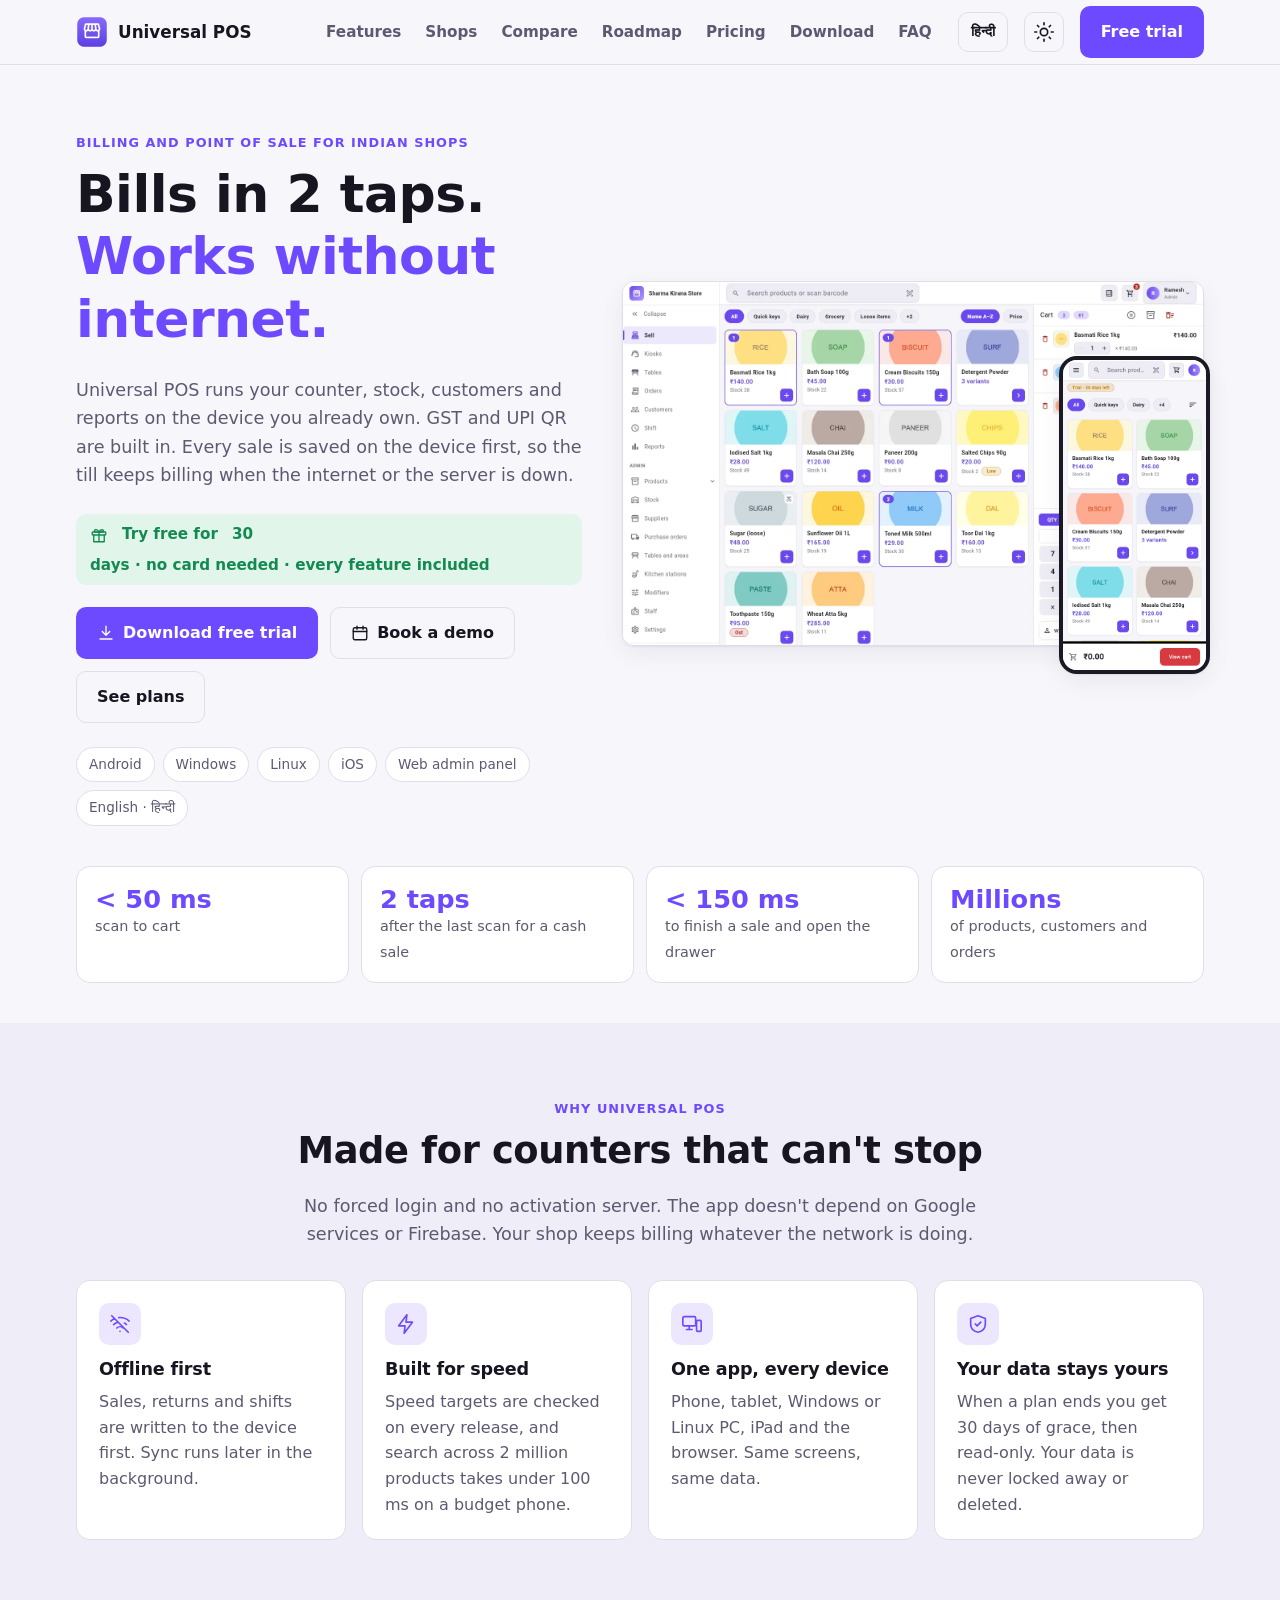
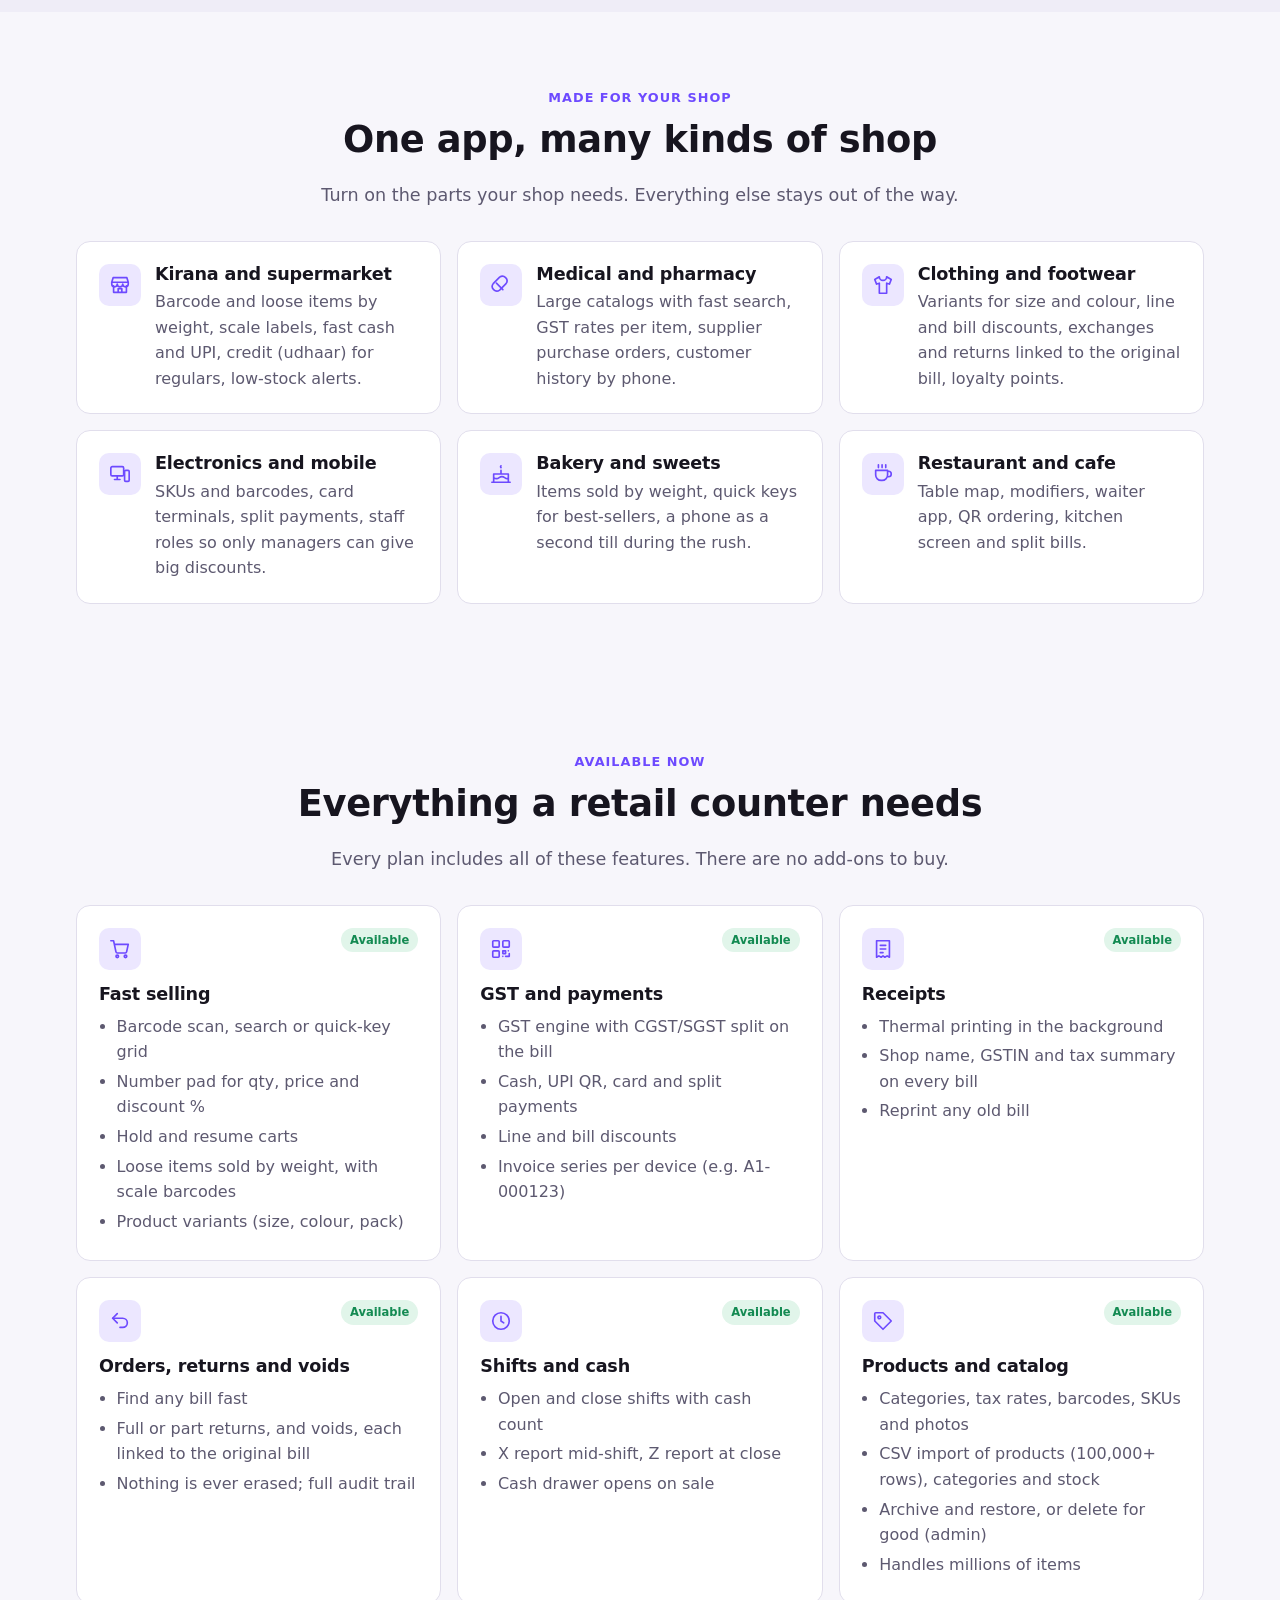
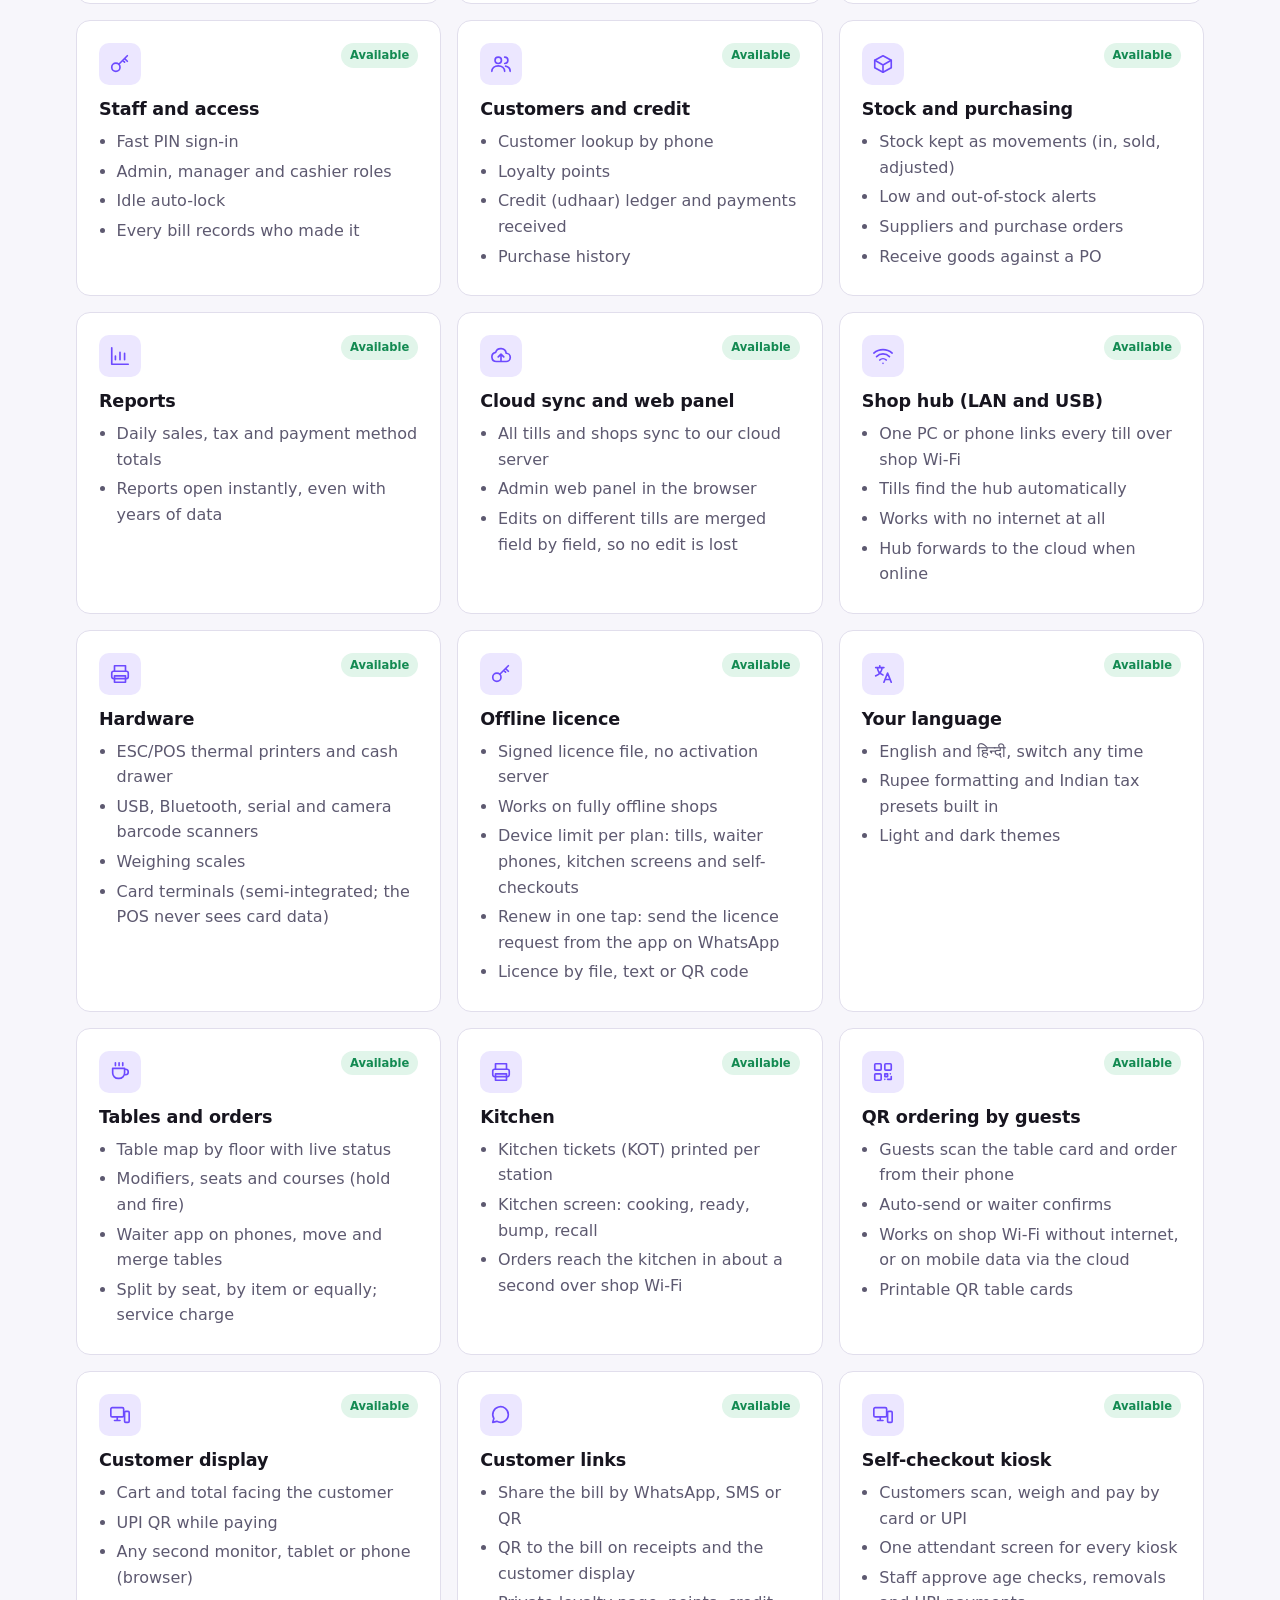
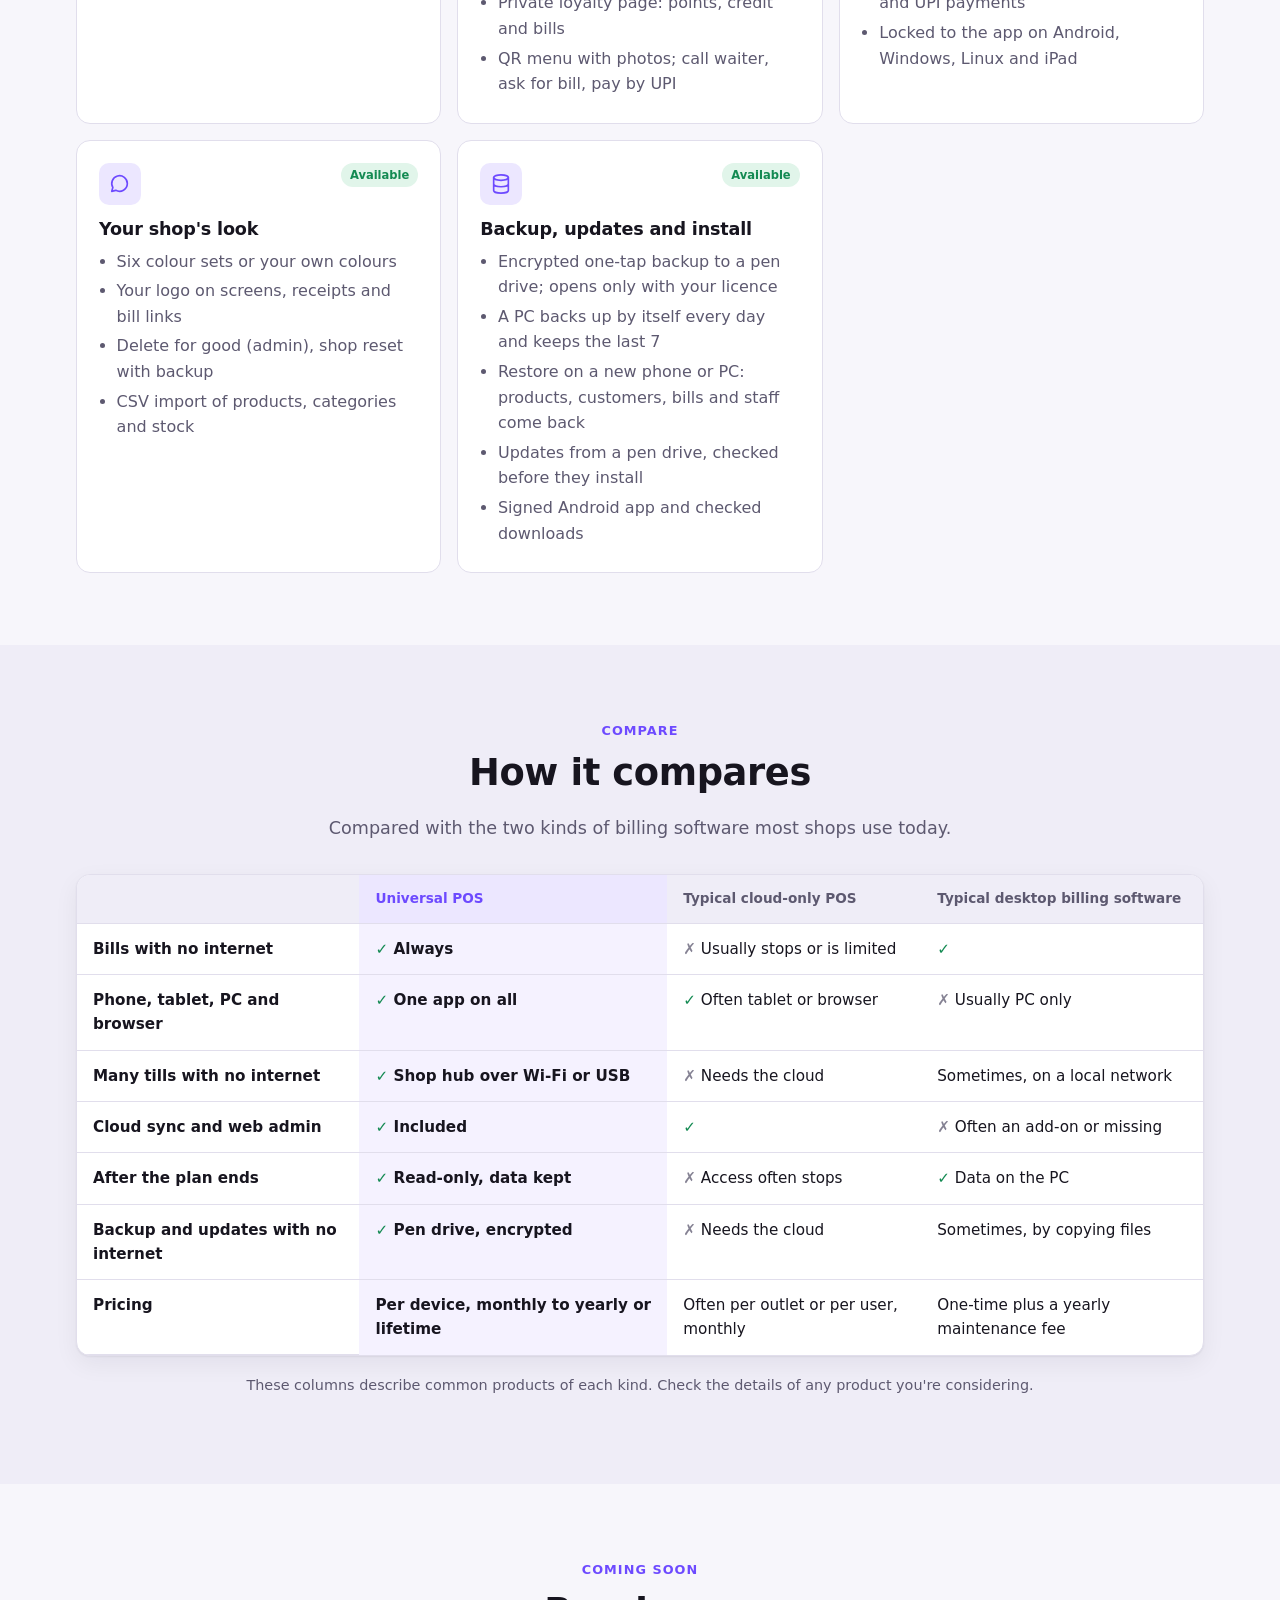
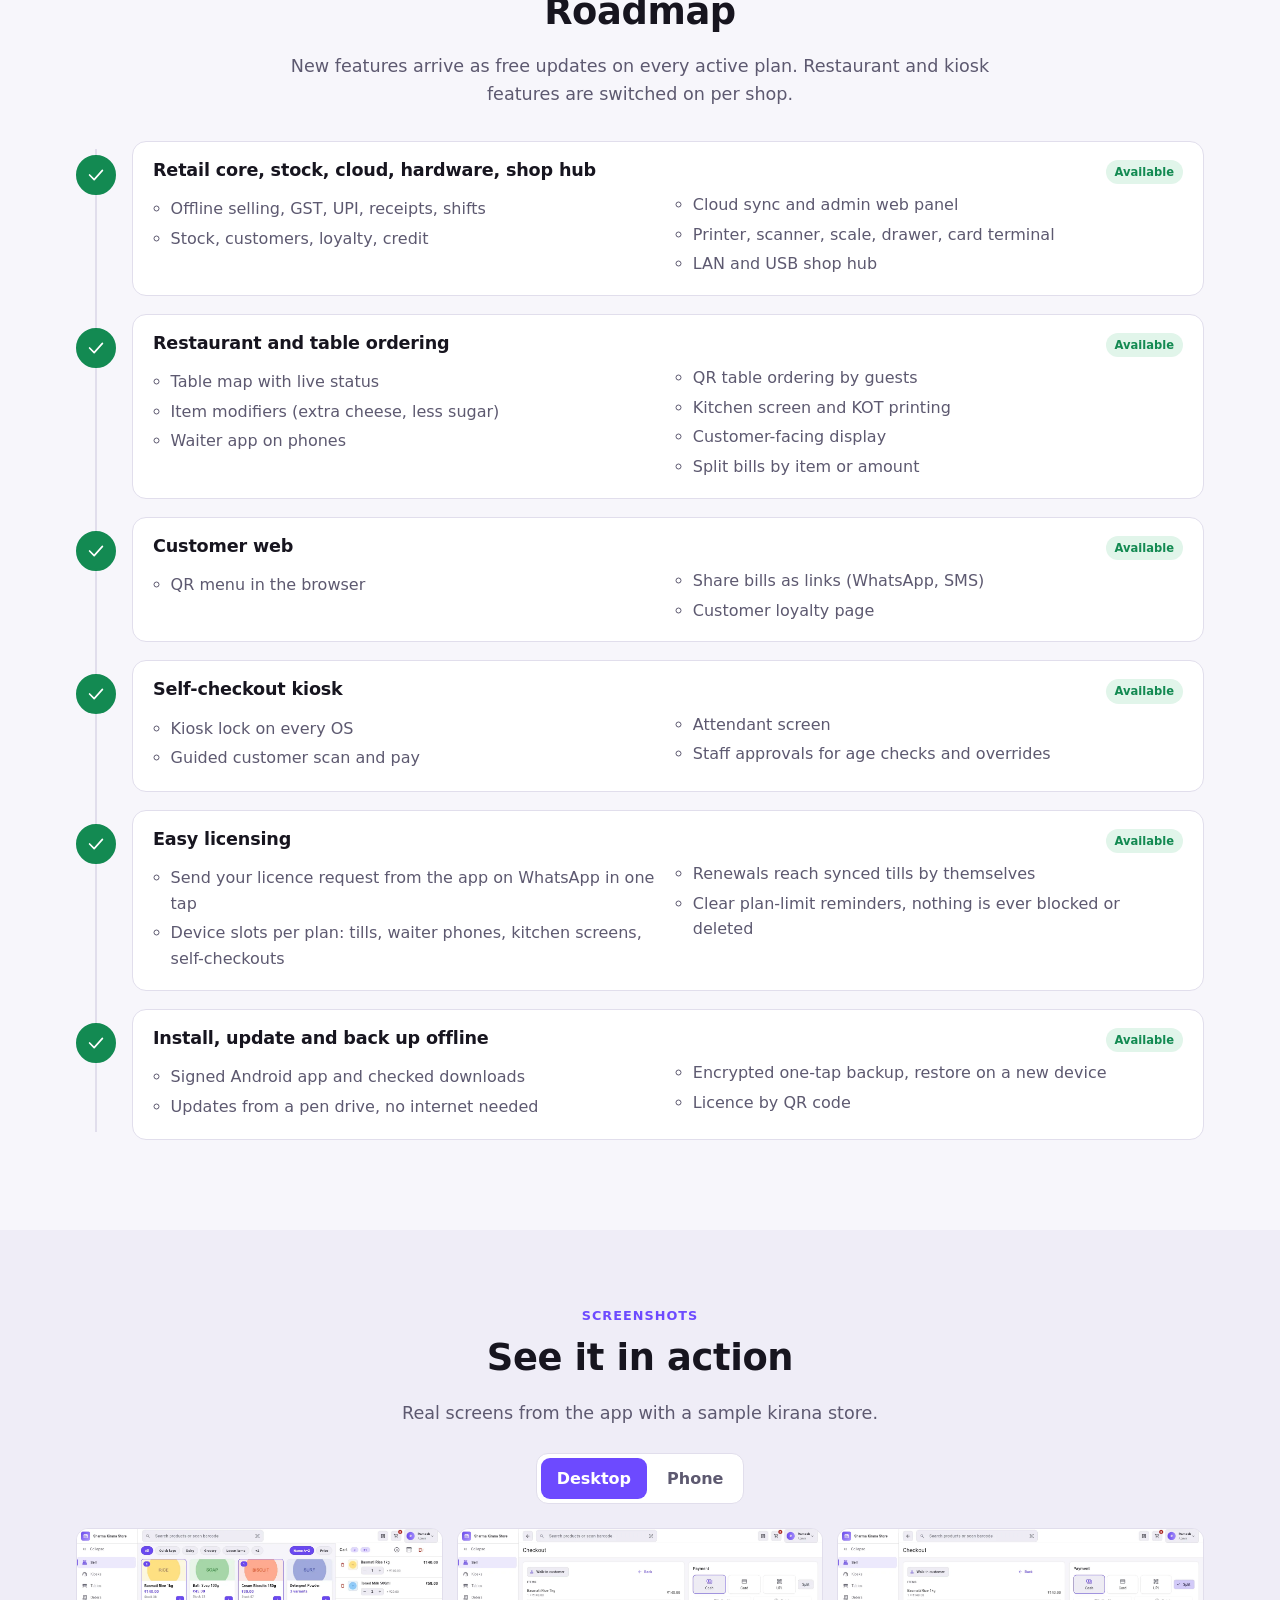
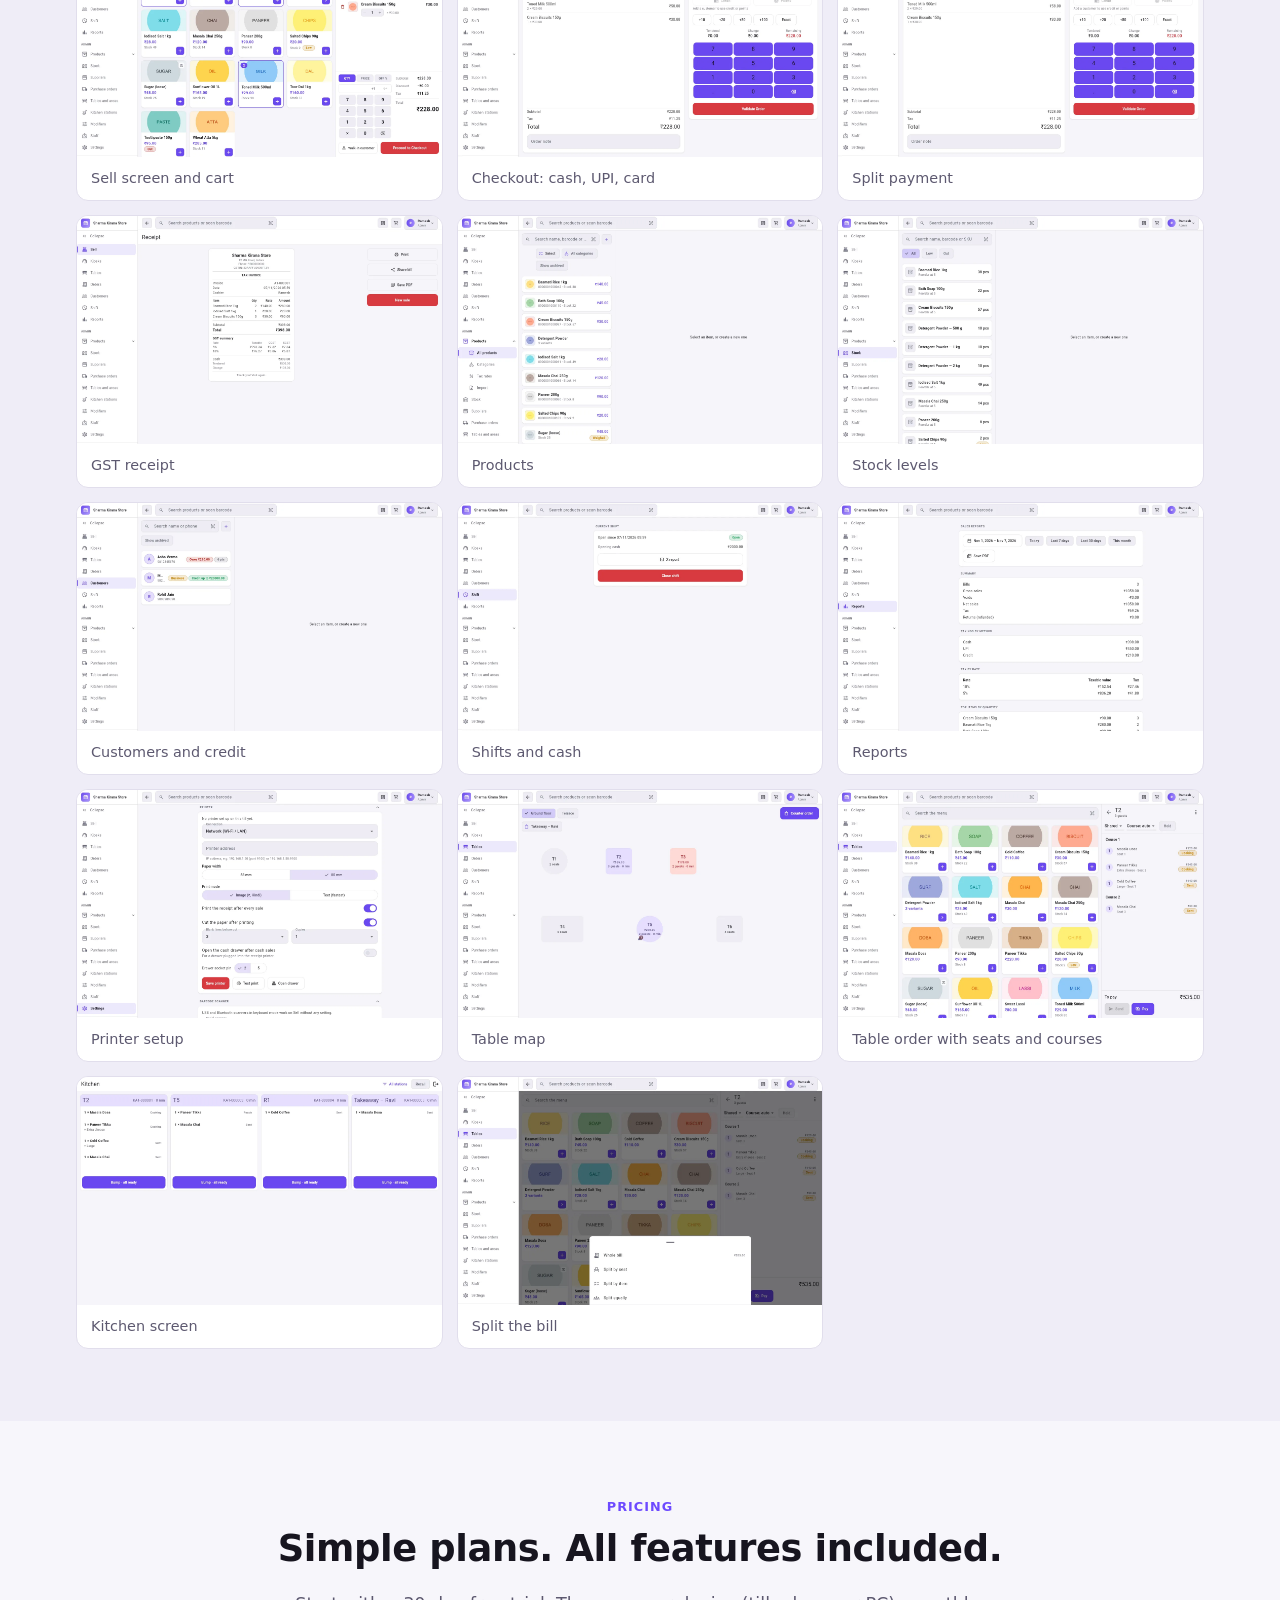
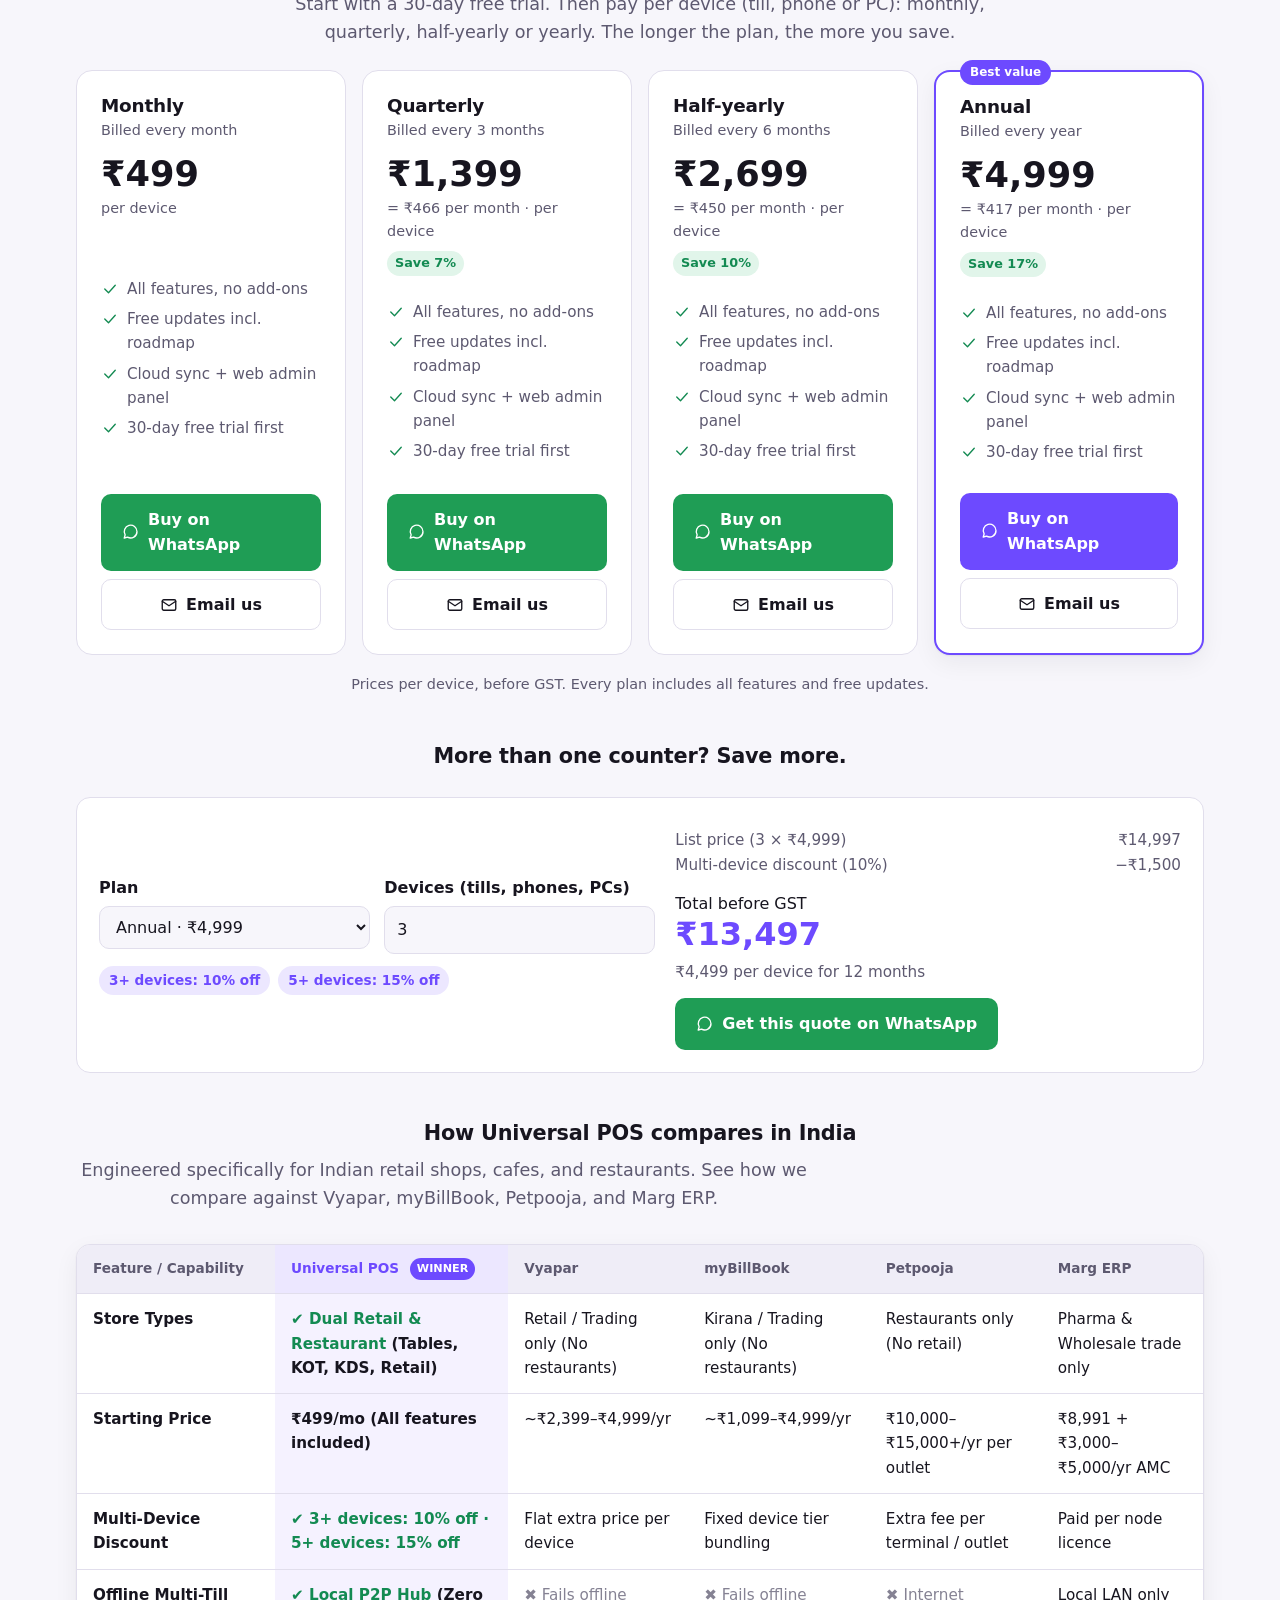
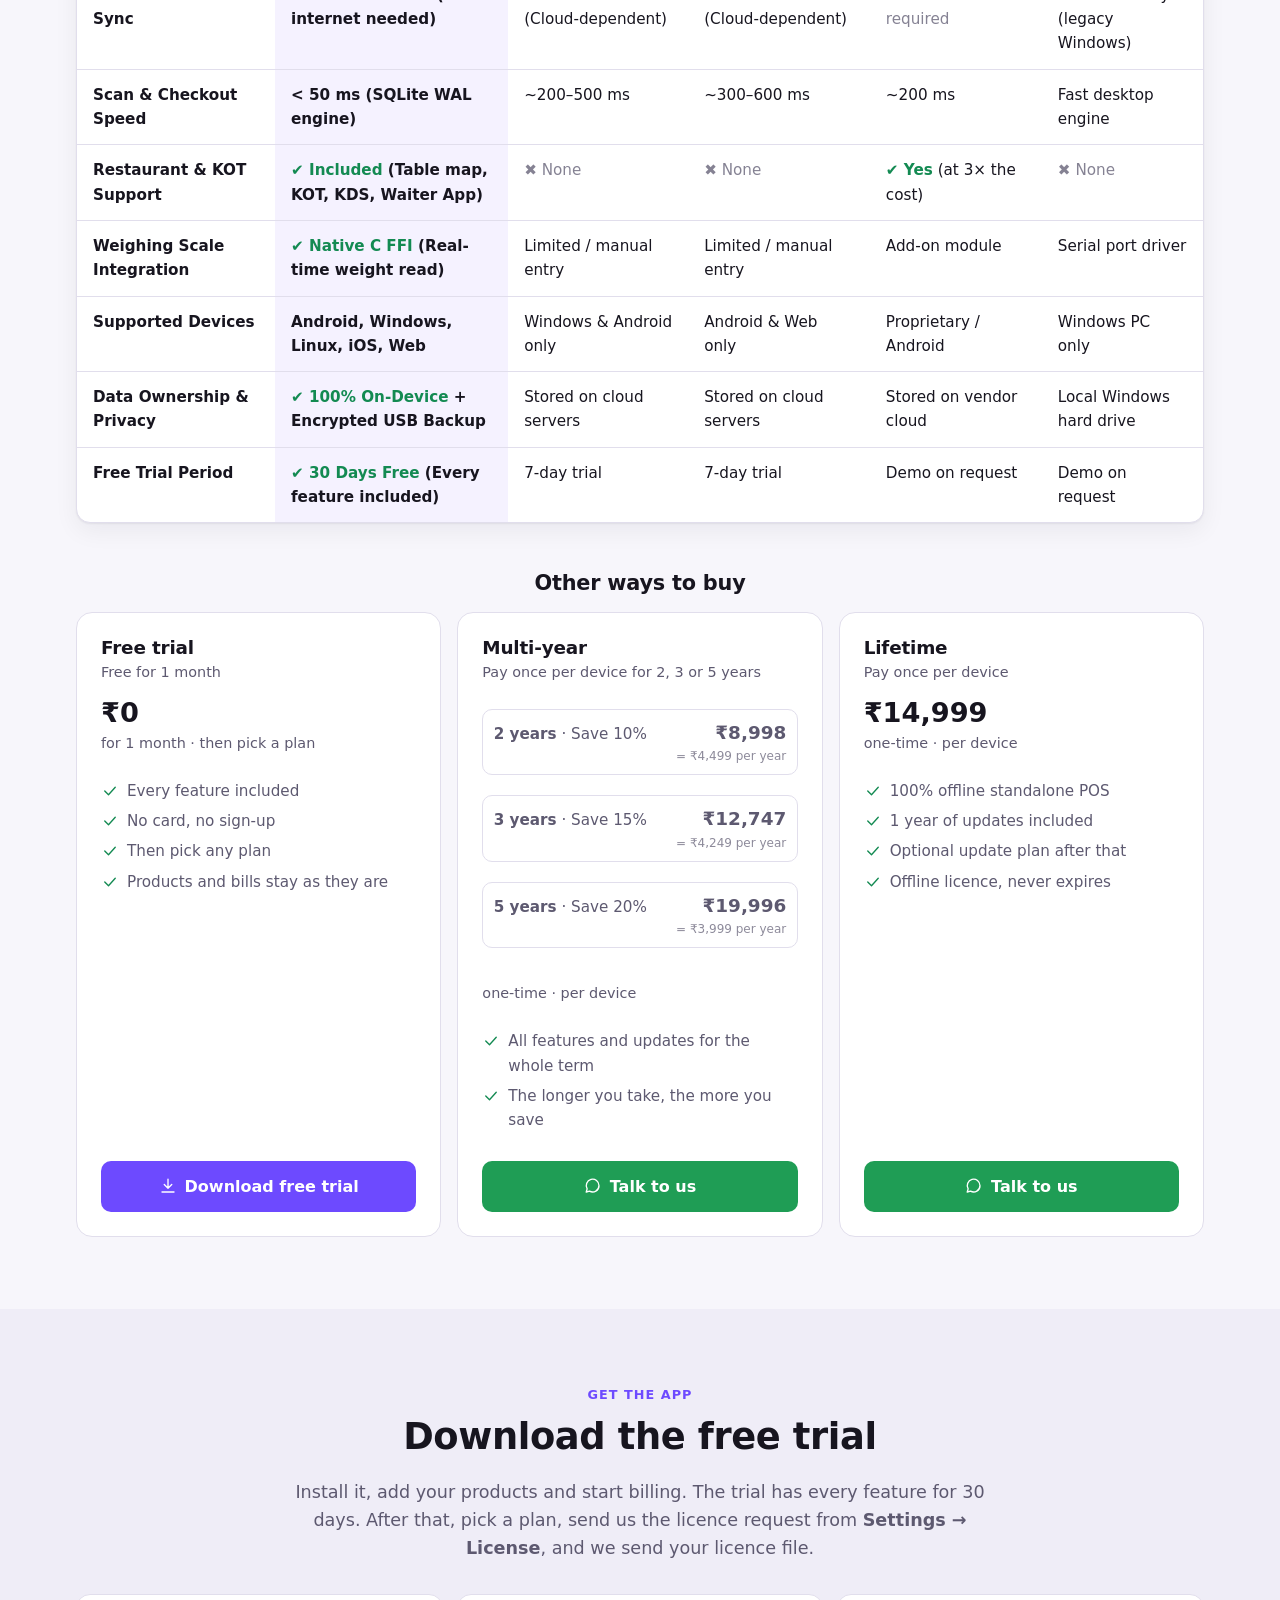
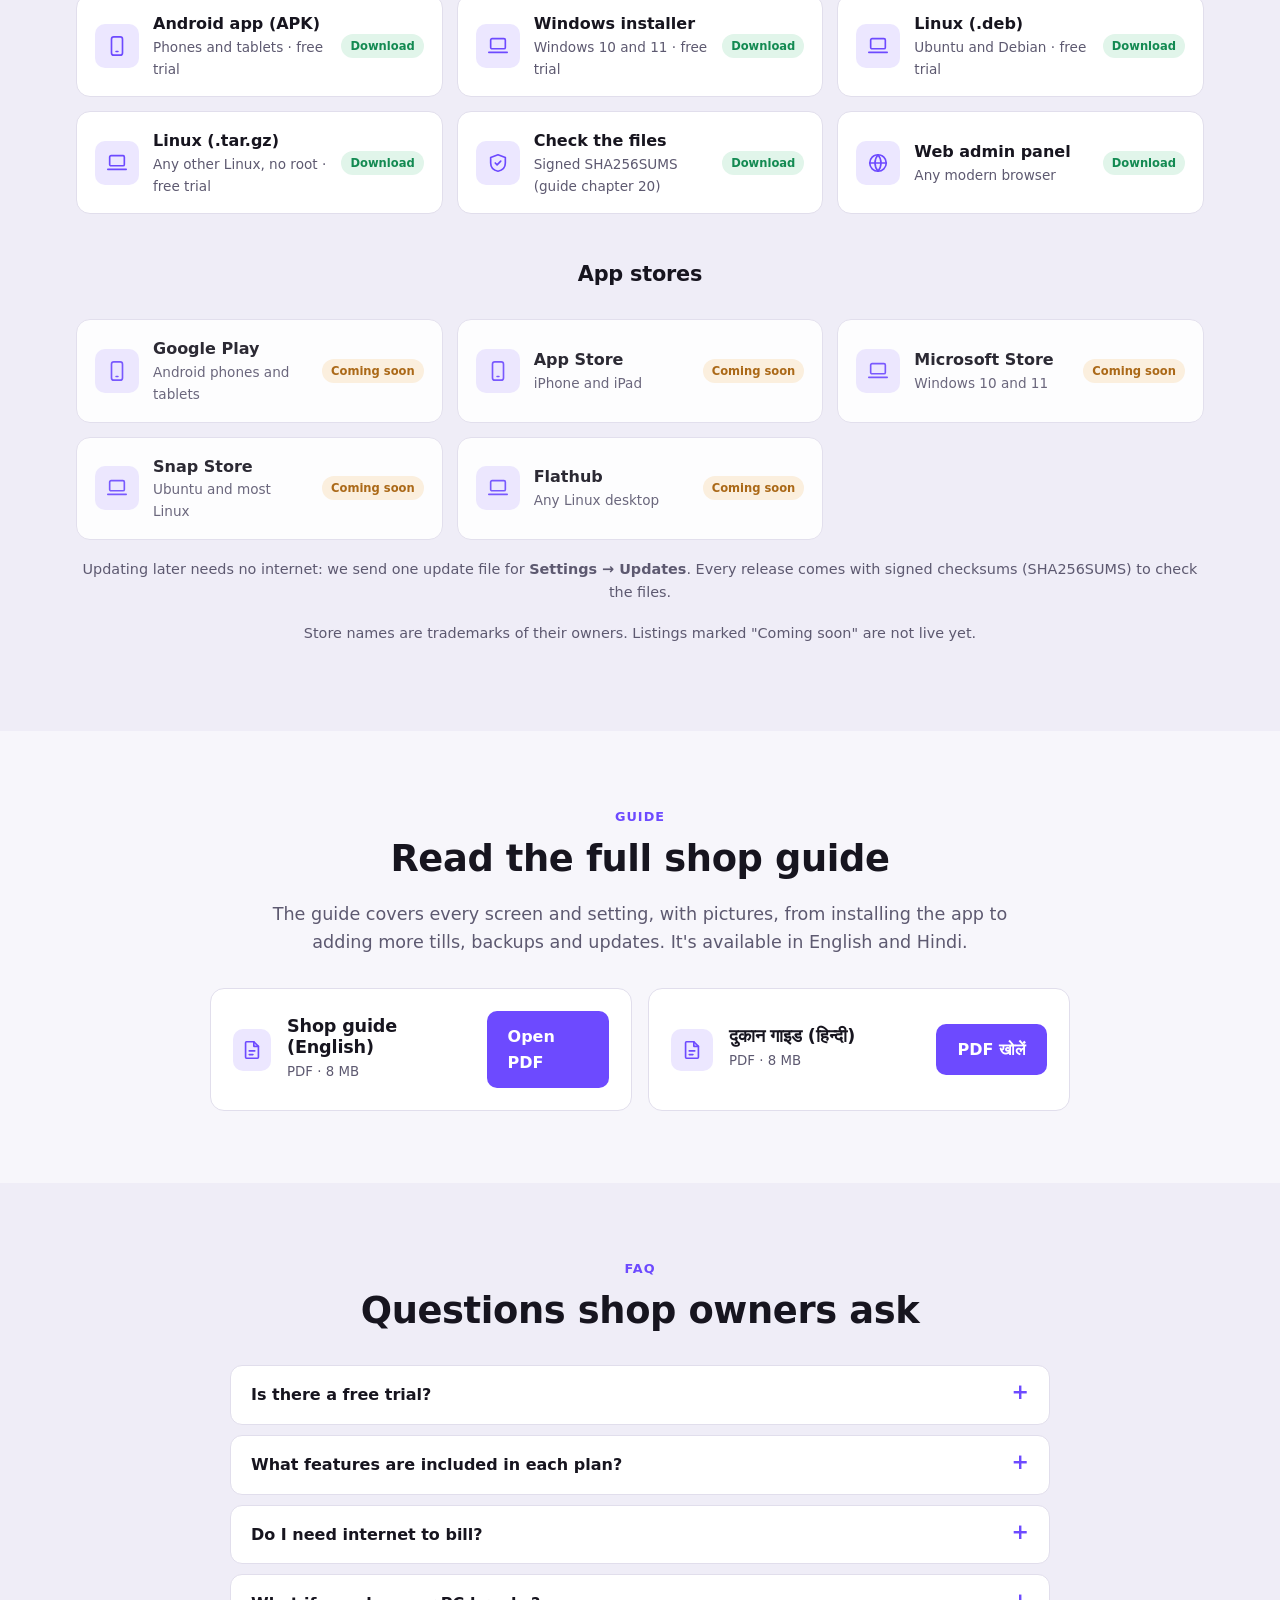
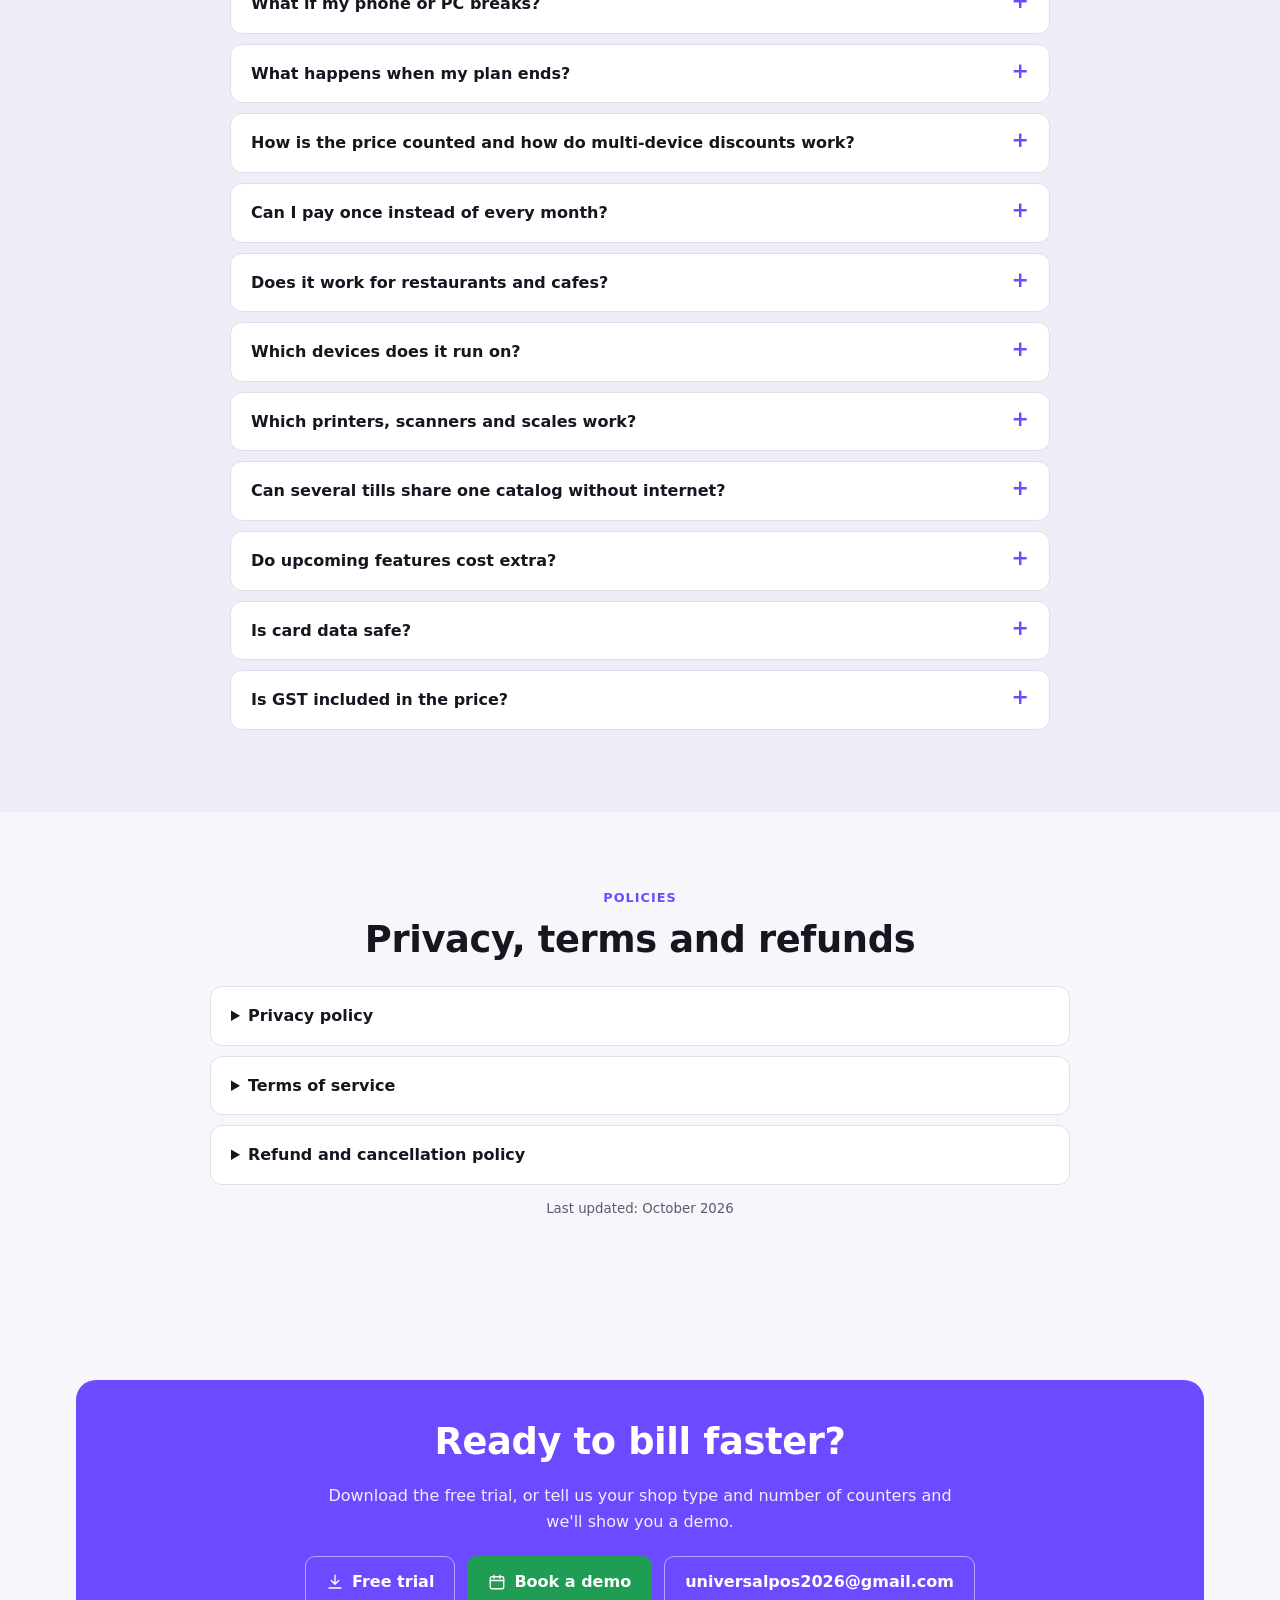
==== commit dd10e024: "Update website with SEO metadata, unified pricing v0.1.9, GA4 tag, and blog guides" ====
--- a/index.html
+++ b/index.html
@@ -3,22 +3,235 @@
 <head>
 <meta charset="utf-8">
 <meta name="viewport" content="width=device-width, initial-scale=1">
-<title>Universal POS</title>
-<meta name="description" content="Offline-first billing and point of sale for Indian shops. GST, UPI QR, stock, customers, reports, cloud and LAN sync on Android, Windows, Linux, iOS and the web. 30-day free trial. Monthly, quarterly, half-yearly and annual plans.">
-<meta property="og:title" content="Universal POS: billing that never waits for the internet">
-<meta property="og:description" content="Offline-first POS with GST, UPI QR, stock, customers, reports and sync. 30-day free trial.">
-<meta property="og:image" content="https://universalpos2026-cyber.github.io/universalpos/assets/og.jpg">
-<meta property="og:type" content="website">
+<!-- Google tag (gtag.js) -->
+<script async src="https://www.googletagmanager.com/gtag/js?id=G-1BH9V4SG4S"></script>
+<script>
+  window.dataLayer = window.dataLayer || [];
+  function gtag(){dataLayer.push(arguments);}
+  gtag('js', new Date());
+
+  gtag('config', 'G-1BH9V4SG4S');
+</script>
+<title>Universal POS — Offline GST Billing Software &amp; POS for Retail &amp; Restaurants</title>
+<meta name="description" content="Fast, 100% offline-first GST billing software and point of sale for Indian retail shops, cafes &amp; restaurants. Barcode scan, thermal printing, UPI QR, inventory, and multi-counter sync. Free 30-day trial.">
+<meta name="keywords" content="offline POS software, GST billing software, retail POS India, restaurant POS, billing software without internet, thermal printer POS, kirana billing app, cafe billing POS, multi-counter till sync, weighing scale POS">
+<meta name="robots" content="index, follow, max-image-preview:large, max-snippet:-1, max-video-preview:-1">
+<meta name="author" content="Universal POS">
 <meta name="theme-color" content="#6d4aff">
+
+<!-- Canonical & Multilingual Hreflang -->
 <link rel="canonical" href="https://universalpos2026-cyber.github.io/universalpos/">
+<link rel="alternate" hreflang="x-default" href="https://universalpos2026-cyber.github.io/universalpos/">
 <link rel="alternate" hreflang="en" href="https://universalpos2026-cyber.github.io/universalpos/">
 <link rel="alternate" hreflang="hi" href="https://universalpos2026-cyber.github.io/universalpos/hi.html">
+
+<!-- Open Graph (Facebook, WhatsApp, LinkedIn) -->
+<meta property="og:site_name" content="Universal POS">
+<meta property="og:type" content="website">
 <meta property="og:url" content="https://universalpos2026-cyber.github.io/universalpos/">
+<meta property="og:title" content="Universal POS — Offline GST Billing &amp; POS for Retail &amp; Restaurants">
+<meta property="og:description" content="Offline-first POS with GST, UPI QR, stock, customer khata, reports, and real-time cloud or LAN sync. 30-day free trial.">
+<meta property="og:image" content="https://universalpos2026-cyber.github.io/universalpos/assets/og.jpg">
+<meta property="og:image:secure_url" content="https://universalpos2026-cyber.github.io/universalpos/assets/og.jpg">
+<meta property="og:image:type" content="image/jpeg">
+<meta property="og:image:width" content="1200">
+<meta property="og:image:height" content="630">
+<meta property="og:image:alt" content="Universal POS - Offline GST Billing Software">
+<meta property="og:locale" content="en_IN">
+<meta property="og:locale:alternate" content="hi_IN">
+
+<!-- Twitter Card -->
+<meta name="twitter:card" content="summary_large_image">
+<meta name="twitter:url" content="https://universalpos2026-cyber.github.io/universalpos/">
+<meta name="twitter:title" content="Universal POS — Offline GST Billing &amp; POS for Retail &amp; Restaurants">
+<meta name="twitter:description" content="Offline-first retail &amp; restaurant POS. GST billing, thermal printing, UPI QR, barcode scanner, multi-counter sync. 30-day free trial.">
+<meta name="twitter:image" content="https://universalpos2026-cyber.github.io/universalpos/assets/og.jpg">
+
 <link rel="icon" type="image/png" href="assets/logo.png">
-<link rel="stylesheet" href="assets/site.css?v=4">
+<link rel="apple-touch-icon" href="assets/logo.png">
+<link rel="stylesheet" href="assets/site.css?v=6">
+
+<!-- Structured Data (JSON-LD) for Google Rich Snippets -->
+<script type="application/ld+json">
+{
+  "@context": "https://schema.org",
+  "@graph": [
+    {
+      "@type": "Organization",
+      "@id": "https://universalpos2026-cyber.github.io/universalpos/#organization",
+      "name": "Universal POS",
+      "url": "https://universalpos2026-cyber.github.io/universalpos/",
+      "logo": {
+        "@type": "ImageObject",
+        "url": "https://universalpos2026-cyber.github.io/universalpos/assets/logo.png",
+        "width": 512,
+        "height": 512
+      },
+      "contactPoint": [
+        {
+          "@type": "ContactPoint",
+          "telephone": "+91-8922962849",
+          "contactType": "sales",
+          "email": "universalpos2026@gmail.com",
+          "areaServed": "IN",
+          "availableLanguage": ["English", "Hindi"]
+        }
+      ]
+    },
+    {
+      "@type": "WebSite",
+      "@id": "https://universalpos2026-cyber.github.io/universalpos/#website",
+      "url": "https://universalpos2026-cyber.github.io/universalpos/",
+      "name": "Universal POS",
+      "publisher": {
+        "@id": "https://universalpos2026-cyber.github.io/universalpos/#organization"
+      },
+      "inLanguage": "en-IN"
+    },
+    {
+      "@type": "SoftwareApplication",
+      "@id": "https://universalpos2026-cyber.github.io/universalpos/#software",
+      "name": "Universal POS",
+      "applicationCategory": "BusinessApplication",
+      "operatingSystem": "Android, Windows, Linux, iOS, Web",
+      "description": "Universal offline-first point of sale and GST billing software for Indian retail stores, cafes, restaurants, and kiosks.",
+      "softwareVersion": "0.1.9",
+      "image": "https://universalpos2026-cyber.github.io/universalpos/assets/og.jpg",
+      "offers": [
+        {
+          "@type": "Offer",
+          "name": "Universal POS Monthly",
+          "price": "499",
+          "priceCurrency": "INR",
+          "availability": "https://schema.org/InStock",
+          "description": "Monthly all-features POS with GST, thermal printing, cloud sync & web admin panel."
+        },
+        {
+          "@type": "Offer",
+          "name": "Universal POS Quarterly",
+          "price": "1399",
+          "priceCurrency": "INR",
+          "availability": "https://schema.org/InStock",
+          "description": "Quarterly all-features plan (save 7%)."
+        },
+        {
+          "@type": "Offer",
+          "name": "Universal POS Half-Yearly",
+          "price": "2699",
+          "priceCurrency": "INR",
+          "availability": "https://schema.org/InStock",
+          "description": "Half-yearly all-features plan (save 10%)."
+        },
+        {
+          "@type": "Offer",
+          "name": "Universal POS Annual",
+          "price": "4999",
+          "priceCurrency": "INR",
+          "availability": "https://schema.org/InStock",
+          "description": "Annual all-features plan (save 17% best value)."
+        },
+        {
+          "@type": "Offer",
+          "name": "Universal POS Lifetime",
+          "price": "14999",
+          "priceCurrency": "INR",
+          "availability": "https://schema.org/InStock",
+          "description": "Lifetime offline standalone POS licence."
+        }
+      ],
+      "aggregateRating": {
+        "@type": "AggregateRating",
+        "ratingValue": "4.9",
+        "reviewCount": "128",
+        "bestRating": "5",
+        "worstRating": "1"
+      }
+    },
+    {
+      "@type": "FAQPage",
+      "@id": "https://universalpos2026-cyber.github.io/universalpos/#faq",
+      "mainEntity": [
+        {
+          "@type": "Question",
+          "name": "Is there a free trial?",
+          "acceptedAnswer": {
+            "@type": "Answer",
+            "text": "Yes. Download the app and use every feature free for 30 days, with no card and no sign-up. Pick a plan when you're ready, and your products and bills stay as they are."
+          }
+        },
+        {
+          "@type": "Question",
+          "name": "What features are included in each plan?",
+          "acceptedAnswer": {
+            "@type": "Answer",
+            "text": "Every plan includes all features: full retail & restaurant billing, local SQLite database, fast GST invoicing, thermal printing, barcode scanning, scale integration, real-time cloud sync across counters, the Web Admin Panel (panel.quantlogiq.in) to manage your store from any browser, owner phone live reports, and automated backups."
+          }
+        },
+        {
+          "@type": "Question",
+          "name": "Do I need internet to bill?",
+          "acceptedAnswer": {
+            "@type": "Answer",
+            "text": "No. Every sale is saved on the device first. Internet only matters for cloud sync, which catches up by itself once you're back online. Backups and updates work from a pen drive."
+          }
+        },
+        {
+          "@type": "Question",
+          "name": "What if my phone or PC breaks?",
+          "acceptedAnswer": {
+            "@type": "Answer",
+            "text": "Back up from Settings → Backup to a pen drive (a PC can do it every day by itself). On the new device choose Restore from backup, pick the file and your shop's licence: products, customers, bills and staff come back. The file is encrypted and opens only with your licence."
+          }
+        },
+        {
+          "@type": "Question",
+          "name": "How is the price counted and how do multi-device discounts work?",
+          "acceptedAnswer": {
+            "@type": "Answer",
+            "text": "Pricing is per active device (counter, phone, or PC). If you have more than 1 device, you automatically get an extra 5% discount per additional device: 2 devices get 5% off, 3 devices get 10% off, 4 devices get 15% off, and so on, up to a massive 40% discount for 9 or more devices!"
+          }
+        },
+        {
+          "@type": "Question",
+          "name": "Does it work for restaurants and cafes?",
+          "acceptedAnswer": {
+            "@type": "Answer",
+            "text": "Yes. Turn on the restaurant features for table maps, modifiers, a waiter app on phones, kitchen tickets and a kitchen screen, QR ordering by guests, split bills and a customer display. It all works on shop Wi-Fi without internet through the shop hub."
+          }
+        },
+        {
+          "@type": "Question",
+          "name": "Which devices does it run on?",
+          "acceptedAnswer": {
+            "@type": "Answer",
+            "text": "Android phones and tablets, Windows and Linux PCs, iPhone and iPad, and the admin panel in any modern browser."
+          }
+        },
+        {
+          "@type": "Question",
+          "name": "Which printers, scanners and scales work?",
+          "acceptedAnswer": {
+            "@type": "Answer",
+            "text": "ESC/POS thermal receipt printers (USB, network, Bluetooth), cash drawers on the printer, USB/Bluetooth/serial barcode scanners and the phone camera, common weighing scales and scale barcodes."
+          }
+        },
+        {
+          "@type": "Question",
+          "name": "Can several tills share one catalog without internet?",
+          "acceptedAnswer": {
+            "@type": "Answer",
+            "text": "Yes. Turn one PC or phone into the shop hub. The other tills find it over shop Wi-Fi or a USB link and stay in sync with no internet at all."
+          }
+        }
+      ]
+    }
+  ]
+}
+</script>
 <script>try { const t = localStorage.getItem("theme"); if (t) document.documentElement.dataset.theme = t; } catch (e) {}</script>
 </head>
 <body>
+<a href="#top" class="skip-link">Skip to main content</a>
 
 <!-- Icon set -->
 <svg width="0" height="0" style="position:absolute" aria-hidden="true">
@@ -64,7 +277,7 @@
 
 <header class="top">
   <div class="wrap nav">
-    <a class="brand" href="#top"><img src="assets/logo.png" alt="" width="32" height="32">Universal POS</a>
+    <a class="brand" href="#top"><img src="assets/logo.png" alt="Universal POS logo" width="32" height="32">Universal POS</a>
     <nav class="nav-links" id="navLinks" aria-label="Sections">
       <a href="#features">Features</a>
       <a href="#shops">Shops</a>
@@ -104,8 +317,8 @@
       </div>
     </div>
     <div class="shots">
-      <img class="desk" src="assets/screens/dark/11-cart.webp" width="1440" height="900" alt="Sell screen on a desktop: product grid, cart with three items, number pad and GST totals">
-      <img class="phone" src="assets/screens/dark/phone-10-sell.webp" width="780" height="1688" alt="Sell screen on an Android phone">
+      <img class="desk" src="assets/screens/light/11-cart.webp" width="1440" height="900" alt="Sell screen on a desktop: product grid, cart with three items, number pad and GST totals">
+      <img class="phone" src="assets/screens/light/phone-10-sell.webp" width="780" height="1688" alt="Sell screen on an Android phone">
     </div>
   </div>
   <div class="wrap">
@@ -315,27 +528,27 @@
       </div>
     </div>
     <div class="gallery" id="galDesk" role="tabpanel" aria-labelledby="tabDesk">
-      <figure><img loading="lazy" src="assets/screens/dark/11-cart.webp" width="1440" height="900" alt="Sell screen with cart"><figcaption>Sell screen and cart</figcaption></figure>
-      <figure><img loading="lazy" src="assets/screens/dark/15-checkout.webp" width="1440" height="900" alt="Checkout"><figcaption>Checkout: cash, UPI, card</figcaption></figure>
-      <figure><img loading="lazy" src="assets/screens/dark/16-checkout-split.webp" width="1440" height="900" alt="Split payment"><figcaption>Split payment</figcaption></figure>
-      <figure><img loading="lazy" src="assets/screens/dark/17-receipt.webp" width="1440" height="900" alt="Receipt"><figcaption>GST receipt</figcaption></figure>
-      <figure><img loading="lazy" src="assets/screens/dark/30-products.webp" width="1440" height="900" alt="Products list"><figcaption>Products</figcaption></figure>
-      <figure><img loading="lazy" src="assets/screens/dark/44-stock.webp" width="1440" height="900" alt="Stock"><figcaption>Stock levels</figcaption></figure>
-      <figure><img loading="lazy" src="assets/screens/dark/40-customers.webp" width="1440" height="900" alt="Customers"><figcaption>Customers and credit</figcaption></figure>
-      <figure><img loading="lazy" src="assets/screens/dark/24-shift.webp" width="1440" height="900" alt="Shift"><figcaption>Shifts and cash</figcaption></figure>
-      <figure><img loading="lazy" src="assets/screens/dark/50-reports.webp" width="1440" height="900" alt="Reports"><figcaption>Reports</figcaption></figure>
-      <figure><img loading="lazy" src="assets/screens/dark/65-settings-printer.webp" width="1440" height="900" alt="Printer settings"><figcaption>Printer setup</figcaption></figure>
-      <figure><img loading="lazy" src="assets/screens/dark/80-tables.webp" width="1440" height="900" alt="Table map"><figcaption>Table map</figcaption></figure>
-      <figure><img loading="lazy" src="assets/screens/dark/81-order.webp" width="1440" height="900" alt="Table order"><figcaption>Table order with seats and courses</figcaption></figure>
-      <figure><img loading="lazy" src="assets/screens/dark/83-kitchen.webp" width="1440" height="900" alt="Kitchen screen"><figcaption>Kitchen screen</figcaption></figure>
-      <figure><img loading="lazy" src="assets/screens/dark/82-pay-split.webp" width="1440" height="900" alt="Split the bill"><figcaption>Split the bill</figcaption></figure>
+      <figure><img loading="lazy" src="assets/screens/light/11-cart.webp" width="1440" height="900" alt="Sell screen with cart"><figcaption>Sell screen and cart</figcaption></figure>
+      <figure><img loading="lazy" src="assets/screens/light/15-checkout.webp" width="1440" height="900" alt="Checkout"><figcaption>Checkout: cash, UPI, card</figcaption></figure>
+      <figure><img loading="lazy" src="assets/screens/light/16-checkout-split.webp" width="1440" height="900" alt="Split payment"><figcaption>Split payment</figcaption></figure>
+      <figure><img loading="lazy" src="assets/screens/light/17-receipt.webp" width="1440" height="900" alt="Receipt"><figcaption>GST receipt</figcaption></figure>
+      <figure><img loading="lazy" src="assets/screens/light/30-products.webp" width="1440" height="900" alt="Products list"><figcaption>Products</figcaption></figure>
+      <figure><img loading="lazy" src="assets/screens/light/44-stock.webp" width="1440" height="900" alt="Stock"><figcaption>Stock levels</figcaption></figure>
+      <figure><img loading="lazy" src="assets/screens/light/40-customers.webp" width="1440" height="900" alt="Customers"><figcaption>Customers and credit</figcaption></figure>
+      <figure><img loading="lazy" src="assets/screens/light/24-shift.webp" width="1440" height="900" alt="Shift"><figcaption>Shifts and cash</figcaption></figure>
+      <figure><img loading="lazy" src="assets/screens/light/50-reports.webp" width="1440" height="900" alt="Reports"><figcaption>Reports</figcaption></figure>
+      <figure><img loading="lazy" src="assets/screens/light/65-settings-printer.webp" width="1440" height="900" alt="Printer settings"><figcaption>Printer setup</figcaption></figure>
+      <figure><img loading="lazy" src="assets/screens/light/80-tables.webp" width="1440" height="900" alt="Table map"><figcaption>Table map</figcaption></figure>
+      <figure><img loading="lazy" src="assets/screens/light/81-order.webp" width="1440" height="900" alt="Table order"><figcaption>Table order with seats and courses</figcaption></figure>
+      <figure><img loading="lazy" src="assets/screens/light/83-kitchen.webp" width="1440" height="900" alt="Kitchen screen"><figcaption>Kitchen screen</figcaption></figure>
+      <figure><img loading="lazy" src="assets/screens/light/82-pay-split.webp" width="1440" height="900" alt="Split the bill"><figcaption>Split the bill</figcaption></figure>
     </div>
     <div class="gallery phones" id="galPhone" role="tabpanel" aria-labelledby="tabPhone" hidden>
-      <figure><img loading="lazy" src="assets/screens/dark/phone-10-sell.webp" width="780" height="1688" alt="Sell screen on phone"><figcaption>Sell</figcaption></figure>
-      <figure><img loading="lazy" src="assets/screens/dark/phone-15-checkout.webp" width="780" height="1688" alt="Checkout on phone"><figcaption>Checkout</figcaption></figure>
-      <figure><img loading="lazy" src="assets/screens/dark/phone-17-receipt.webp" width="780" height="1688" alt="Receipt on phone"><figcaption>Receipt</figcaption></figure>
-      <figure><img loading="lazy" src="assets/screens/dark/phone-80-tables.webp" width="780" height="1688" alt="Table map on phone"><figcaption>Waiter: tables</figcaption></figure>
-      <figure><img loading="lazy" src="assets/screens/dark/phone-81-order.webp" width="780" height="1688" alt="Order on phone"><figcaption>Waiter: order</figcaption></figure>
+      <figure><img loading="lazy" src="assets/screens/light/phone-10-sell.webp" width="780" height="1688" alt="Sell screen on phone"><figcaption>Sell</figcaption></figure>
+      <figure><img loading="lazy" src="assets/screens/light/phone-15-checkout.webp" width="780" height="1688" alt="Checkout on phone"><figcaption>Checkout</figcaption></figure>
+      <figure><img loading="lazy" src="assets/screens/light/phone-17-receipt.webp" width="780" height="1688" alt="Receipt on phone"><figcaption>Receipt</figcaption></figure>
+      <figure><img loading="lazy" src="assets/screens/light/phone-80-tables.webp" width="780" height="1688" alt="Table map on phone"><figcaption>Waiter: tables</figcaption></figure>
+      <figure><img loading="lazy" src="assets/screens/light/phone-81-order.webp" width="780" height="1688" alt="Order on phone"><figcaption>Waiter: order</figcaption></figure>
     </div>
   </div>
   <dialog class="lightbox" id="lightbox" aria-label="Screenshot">
@@ -361,7 +574,7 @@
       <p class="lead">Start with a <span data-trial-days>30</span>-day free trial. Then pay per device (till, phone or PC): monthly, quarterly, half-yearly or yearly. The longer the plan, the more you save.</p>
     </div>
     <div class="price-grid" id="plans"></div>
-    <p class="note center" id="priceNote"></p>
+    <p class="note center" id="priceNote">Prices per device, before GST. Every plan includes all features and free updates.</p>
 
     <h3 class="sub">More than one counter? Save more.</h3>
     <div class="card calc">
@@ -375,6 +588,105 @@
       <div id="calcOut" aria-live="polite"></div>
     </div>
 
+    <h3 class="sub">How Universal POS compares in India</h3>
+    <p class="lead center" style="margin-bottom:24px">Engineered specifically for Indian retail shops, cafes, and restaurants. See how we compare against Vyapar, myBillBook, Petpooja, and Marg ERP.</p>
+    <div class="table-wrap">
+      <table class="compare">
+        <thead>
+          <tr>
+            <th class="feat">Feature / Capability</th>
+            <th class="us">Universal POS <span class="badge-winner">Winner</span></th>
+            <th>Vyapar</th>
+            <th>myBillBook</th>
+            <th>Petpooja</th>
+            <th>Marg ERP</th>
+          </tr>
+        </thead>
+        <tbody>
+          <tr>
+            <td><b>Store Types</b></td>
+            <td class="us"><span class="yes">✔ Dual Retail &amp; Restaurant</span> (Tables, KOT, KDS, Retail)</td>
+            <td>Retail / Trading only (No restaurants)</td>
+            <td>Kirana / Trading only (No restaurants)</td>
+            <td>Restaurants only (No retail)</td>
+            <td>Pharma &amp; Wholesale trade only</td>
+          </tr>
+          <tr>
+            <td><b>Starting Price</b></td>
+            <td class="us"><b>₹499/mo</b> (All features included)</td>
+            <td>~₹2,399–₹4,999/yr</td>
+            <td>~₹1,099–₹4,999/yr</td>
+            <td>₹10,000–₹15,000+/yr per outlet</td>
+            <td>₹8,991 + ₹3,000–₹5,000/yr AMC</td>
+          </tr>
+          <tr>
+            <td><b>Multi-Device Discount</b></td>
+            <td class="us"><span class="yes">✔ 3+ devices: 10% off · 5+ devices: 15% off</span></td>
+            <td>Flat extra price per device</td>
+            <td>Fixed device tier bundling</td>
+            <td>Extra fee per terminal / outlet</td>
+            <td>Paid per node licence</td>
+          </tr>
+          <tr>
+            <td><b>Offline Multi-Till Sync</b></td>
+            <td class="us"><span class="yes">✔ Local P2P Hub</span> (Zero internet needed)</td>
+            <td><span class="no">✖ Fails offline</span> (Cloud-dependent)</td>
+            <td><span class="no">✖ Fails offline</span> (Cloud-dependent)</td>
+            <td><span class="no">✖ Internet required</span></td>
+            <td>Local LAN only (legacy Windows)</td>
+          </tr>
+          <tr>
+            <td><b>Scan &amp; Checkout Speed</b></td>
+            <td class="us"><b>&lt; 50 ms</b> (SQLite WAL engine)</td>
+            <td>~200–500 ms</td>
+            <td>~300–600 ms</td>
+            <td>~200 ms</td>
+            <td>Fast desktop engine</td>
+          </tr>
+          <tr>
+            <td><b>Restaurant &amp; KOT Support</b></td>
+            <td class="us"><span class="yes">✔ Included</span> (Table map, KOT, KDS, Waiter App)</td>
+            <td><span class="no">✖ None</span></td>
+            <td><span class="no">✖ None</span></td>
+            <td><span class="yes">✔ Yes</span> (at 3× the cost)</td>
+            <td><span class="no">✖ None</span></td>
+          </tr>
+          <tr>
+            <td><b>Weighing Scale Integration</b></td>
+            <td class="us"><span class="yes">✔ Native C FFI</span> (Real-time weight read)</td>
+            <td>Limited / manual entry</td>
+            <td>Limited / manual entry</td>
+            <td>Add-on module</td>
+            <td>Serial port driver</td>
+          </tr>
+          <tr>
+            <td><b>Supported Devices</b></td>
+            <td class="us">Android, Windows, Linux, iOS, Web</td>
+            <td>Windows &amp; Android only</td>
+            <td>Android &amp; Web only</td>
+            <td>Proprietary / Android</td>
+            <td>Windows PC only</td>
+          </tr>
+          <tr>
+            <td><b>Data Ownership &amp; Privacy</b></td>
+            <td class="us"><span class="yes">✔ 100% On-Device</span> + Encrypted USB Backup</td>
+            <td>Stored on cloud servers</td>
+            <td>Stored on cloud servers</td>
+            <td>Stored on vendor cloud</td>
+            <td>Local Windows hard drive</td>
+          </tr>
+          <tr>
+            <td><b>Free Trial Period</b></td>
+            <td class="us"><span class="yes">✔ 30 Days Free</span> (Every feature included)</td>
+            <td>7-day trial</td>
+            <td>7-day trial</td>
+            <td>Demo on request</td>
+            <td>Demo on request</td>
+          </tr>
+        </tbody>
+      </table>
+    </div>
+
     <h3 class="sub">Other ways to buy</h3>
     <div class="other-grid" id="otherPlans"></div>
   </div>
@@ -405,10 +717,10 @@
       <p class="lead">The guide covers every screen and setting, with pictures, from installing the app to adding more tills, backups and updates. It's available in English and Hindi.</p>
     </div>
     <div class="grid two" style="margin-top:32px;max-width:860px;margin-left:auto;margin-right:auto">
-      <div class="card dl"><div class="ic"><svg class="i"><use href="#i-pdf"/></svg></div><div><h3>Shop guide (English)</h3><small>PDF · 7 MB</small></div>
-        <a class="btn btn-primary" href="assets/pdf/universal-pos-guide-0.1.8-en.pdf" target="_blank" rel="noopener">Open PDF</a></div>
-      <div class="card dl"><div class="ic"><svg class="i"><use href="#i-pdf"/></svg></div><div><h3 lang="hi">दुकान गाइड (हिन्दी)</h3><small>PDF · 7 MB</small></div>
-        <a class="btn btn-primary" href="assets/pdf/universal-pos-guide-0.1.8-hi.pdf" target="_blank" rel="noopener" lang="hi">PDF खोलें</a></div>
+      <div class="card dl"><div class="ic"><svg class="i"><use href="#i-pdf"/></svg></div><div><h3>Shop guide (English)</h3><small>PDF · 8 MB</small></div>
+        <a class="btn btn-primary" href="assets/pdf/universal-pos-guide-0.1.9-en.pdf" target="_blank" rel="noopener">Open PDF</a></div>
+      <div class="card dl"><div class="ic"><svg class="i"><use href="#i-pdf"/></svg></div><div><h3 lang="hi">दुकान गाइड (हिन्दी)</h3><small>PDF · 8 MB</small></div>
+        <a class="btn btn-primary" href="assets/pdf/universal-pos-guide-0.1.9-hi.pdf" target="_blank" rel="noopener" lang="hi">PDF खोलें</a></div>
     </div>
   </div>
 </section>
@@ -419,10 +731,11 @@
     <div class="center"><span class="eyebrow">FAQ</span><h2>Questions shop owners ask</h2></div>
     <div class="faq">
       <details><summary>Is there a free trial?</summary><p>Yes. Download the app and use every feature free for 30 days, with no card and no sign-up. Pick a plan when you're ready, and your products and bills stay as they are.</p></details>
+      <details><summary>What features are included in each plan?</summary><p>Every plan includes <b>all features</b>: complete retail and restaurant engine, local SQLite database, fast GST billing, thermal printing, barcode scanning, weighing scale integration, real-time cloud sync across counters, the Web Admin Panel (<a href="https://panel.quantlogiq.in/#/admin/connect" target="_blank" rel="noopener">panel.quantlogiq.in</a>) to manage your store from any browser, owner live sales reports on phone, and encrypted automated backups.</p></details>
       <details><summary>Do I need internet to bill?</summary><p>No. Every sale is saved on the device first. Internet only matters for cloud sync, which catches up by itself once you're back online. Backups and updates work from a pen drive.</p></details>
       <details><summary>What if my phone or PC breaks?</summary><p>Back up from <b>Settings → Backup</b> to a pen drive (a PC can do it every day by itself). On the new device choose <b>Restore from backup</b>, pick the file and your shop's licence: products, customers, bills and staff come back. The file is encrypted and opens only with your licence.</p></details>
       <details><summary>What happens when my plan ends?</summary><p>You get 30 days of grace with a reminder banner. After that the app goes read-only: you can still see every bill, report and customer, but new sales stop until you renew. Your data is never locked away or deleted.</p></details>
-      <details><summary>How is the price counted?</summary><p>Per device that sells or manages the shop: a phone, tablet or PC. Two counters means two devices. With 3 or more devices you get a multi-device discount.</p></details>
+      <details><summary>How is the price counted and how do multi-device discounts work?</summary><p>Pricing is per active device (counter, phone, or PC). If you have more than 1 counter, multi-device volume discounts apply automatically: <b>3+ devices get 10% off</b>, and <b>5+ devices get 15% off</b> the total list price.</p></details>
       <details><summary>Can I pay once instead of every month?</summary><p>Yes. The lifetime licence is a one-time payment per device with one year of updates. After that you can keep using your version forever or add an update plan.</p></details>
       <details><summary>Does it work for restaurants and cafes?</summary><p>Yes. Turn on the restaurant features for table maps, modifiers, a waiter app on phones, kitchen tickets and a kitchen screen, QR ordering by guests, split bills and a customer display. It all works on shop Wi-Fi without internet through the shop hub.</p></details>
       <details><summary>Which devices does it run on?</summary><p>Android phones and tablets, Windows and Linux PCs, iPhone and iPad, and the admin panel in any modern browser.</p></details>
--- a/assets/site.css
+++ b/assets/site.css
@@ -55,6 +55,20 @@
 
 * { box-sizing: border-box; }
 [hidden] { display: none !important; }
+.skip-link {
+  position: absolute;
+  top: -60px;
+  left: 16px;
+  background: var(--accent);
+  color: var(--accent-ink);
+  padding: 8px 16px;
+  border-radius: 8px;
+  font-weight: 700;
+  text-decoration: none;
+  z-index: 100;
+  transition: top .2s ease;
+}
+.skip-link:focus { top: 16px; }
 html { scroll-behavior: smooth; scroll-padding-top: 72px; }
 body {
   margin: 0;
@@ -195,7 +209,52 @@
 dialog.lightbox p { color: #fff; text-align: center; margin: 8px 0 0; }
 
 /* pricing */
-.price-grid { display: grid; gap: 16px; grid-template-columns: 1fr; margin-top: 32px; }
+.tier-nav { margin: 28px 0 10px; }
+.tier-switch {
+  display: inline-flex;
+  background: var(--surface);
+  border: 1px solid var(--line);
+  border-radius: 14px;
+  padding: 4px;
+  gap: 6px;
+  box-shadow: var(--shadow);
+  max-width: 100%;
+}
+.tier-btn {
+  display: inline-flex;
+  align-items: center;
+  gap: 10px;
+  padding: 10px 18px;
+  border-radius: 10px;
+  border: 1px solid transparent;
+  background: transparent;
+  color: var(--muted);
+  font: inherit;
+  font-weight: 700;
+  cursor: pointer;
+  text-align: left;
+  transition: all .15s ease;
+}
+.tier-btn span { display: flex; flex-direction: column; line-height: 1.25; font-size: .95rem; }
+.tier-btn small { font-size: .78rem; font-weight: 550; opacity: .8; margin-top: 2px; }
+.tier-btn svg.i { width: 20px; height: 20px; flex: none; }
+.tier-btn:hover { color: var(--text); background: var(--surface-2); }
+.tier-btn.active, .tier-btn[aria-selected="true"] {
+  background: var(--accent);
+  color: var(--accent-ink);
+  border-color: transparent;
+}
+.tier-btn.active small, .tier-btn[aria-selected="true"] small {
+  color: var(--accent-ink);
+  opacity: .9;
+}
+.tier-desc { margin: 14px auto 0; font-size: 1rem; color: var(--muted); }
+@media (max-width: 640px) {
+  .tier-switch { flex-direction: column; width: 100%; }
+  .tier-btn { width: 100%; justify-content: flex-start; }
+}
+
+.price-grid { display: grid; gap: 16px; grid-template-columns: 1fr; margin-top: 24px; }
 @media (min-width: 640px) { .price-grid { grid-template-columns: repeat(2, 1fr); } }
 @media (min-width: 1040px) { .price-grid { grid-template-columns: repeat(4, 1fr); } }
 .plan { position: relative; display: flex; flex-direction: column; background: var(--surface); border: 1px solid var(--line); border-radius: 16px; padding: 24px; }
@@ -273,15 +332,28 @@
 .video iframe { position: absolute; inset: 0; width: 100%; height: 100%; border: 0; }
 
 /* comparison */
-.table-wrap { overflow-x: auto; margin-top: 32px; border: 1px solid var(--line); border-radius: 14px; background: var(--surface); }
-table.compare { width: 100%; border-collapse: collapse; min-width: 620px; font-size: .95rem; }
-.compare th, .compare td { padding: 12px 16px; text-align: left; border-bottom: 1px solid var(--line); vertical-align: top; }
-.compare thead th { font-size: .85rem; color: var(--muted); font-weight: 700; }
-.compare thead th.us { color: var(--accent); }
-.compare td.us { background: var(--accent-soft); font-weight: 650; }
+.table-wrap { overflow-x: auto; margin-top: 32px; border: 1px solid var(--line); border-radius: 14px; background: var(--surface); box-shadow: var(--shadow); }
+table.compare { width: 100%; border-collapse: collapse; min-width: 680px; font-size: .95rem; }
+.compare th, .compare td { padding: 13px 16px; text-align: left; border-bottom: 1px solid var(--line); vertical-align: top; }
+.compare thead th { font-size: .85rem; color: var(--muted); font-weight: 700; background: var(--surface-2); }
+.compare thead th.us { color: var(--accent); background: var(--accent-soft); font-weight: 750; }
+.compare td.us { background: color-mix(in srgb, var(--accent) 7%, var(--surface)); font-weight: 650; }
 .compare tr:last-child td { border-bottom: 0; }
+.compare th.feat { min-width: 170px; }
+.badge-winner {
+  display: inline-block;
+  font-size: .7rem;
+  font-weight: 700;
+  padding: 2px 7px;
+  border-radius: 999px;
+  background: var(--accent);
+  color: var(--accent-ink);
+  margin-left: 6px;
+  vertical-align: middle;
+  text-transform: uppercase;
+}
 .yes { color: var(--ok); font-weight: 700; }
-.no { color: var(--muted); }
+.no { color: var(--muted); opacity: .75; }
 
 /* testimonials */
 .quote { margin: 0; }
@@ -293,12 +365,26 @@
 @media (min-width: 860px) { .calc { grid-template-columns: 1.1fr 1fr; } }
 .calc label { display: block; font-weight: 650; margin-bottom: 6px; }
 .calc select, .calc input { font: inherit; width: 100%; padding: 10px 12px; border-radius: 10px; border: 1px solid var(--line); background: var(--bg); color: var(--text); }
+.calc select optgroup { font-weight: 700; color: var(--accent); background: var(--surface); }
+.calc select option { font-weight: 500; color: var(--text); }
 .calc .row { display: grid; gap: 14px; grid-template-columns: 1fr 1fr; }
 .calc .total { font-size: 2rem; font-weight: 800; color: var(--accent); line-height: 1.1; font-variant-numeric: tabular-nums; }
 .calc .lines { color: var(--muted); font-size: .95rem; margin: 8px 0 14px; }
 .calc .lines div { display: flex; justify-content: space-between; gap: 12px; }
-.volume { display: flex; flex-wrap: wrap; gap: 8px; margin-top: 12px; }
+.volume { display: flex; flex-wrap: wrap; gap: 8px; margin-top: 12px; align-items: center; }
 .volume span { font-size: .85rem; padding: 4px 10px; border-radius: 999px; background: var(--accent-soft); color: var(--accent); font-weight: 650; }
+.volume-rule {
+  display: inline-flex;
+  align-items: center;
+  gap: 6px;
+  font-size: .85rem;
+  font-weight: 700;
+  color: var(--ok) !important;
+  background: var(--ok-soft) !important;
+  padding: 4px 10px;
+  border-radius: 999px;
+}
+.volume-rule svg.i { width: 16px; height: 16px; }
 
 /* other plans */
 .other-grid { display: grid; gap: 16px; grid-template-columns: 1fr; margin-top: 16px; }
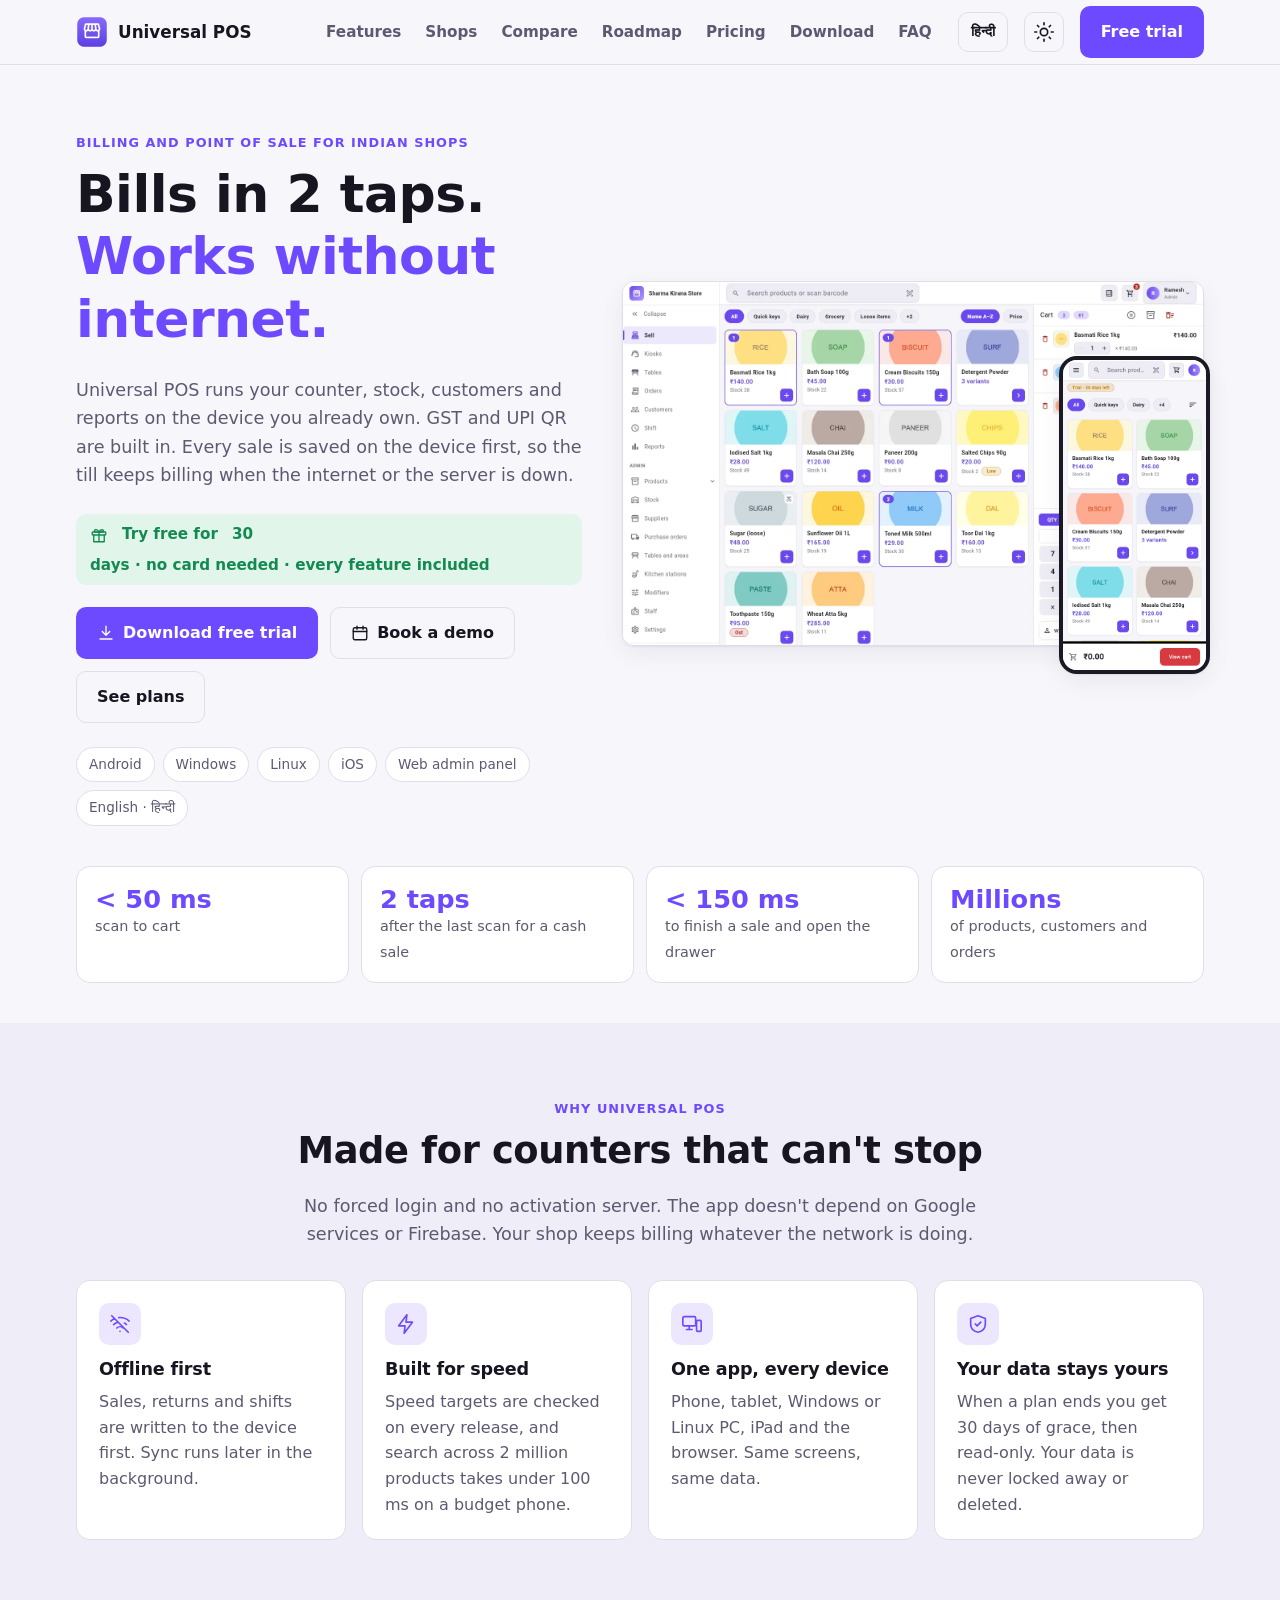
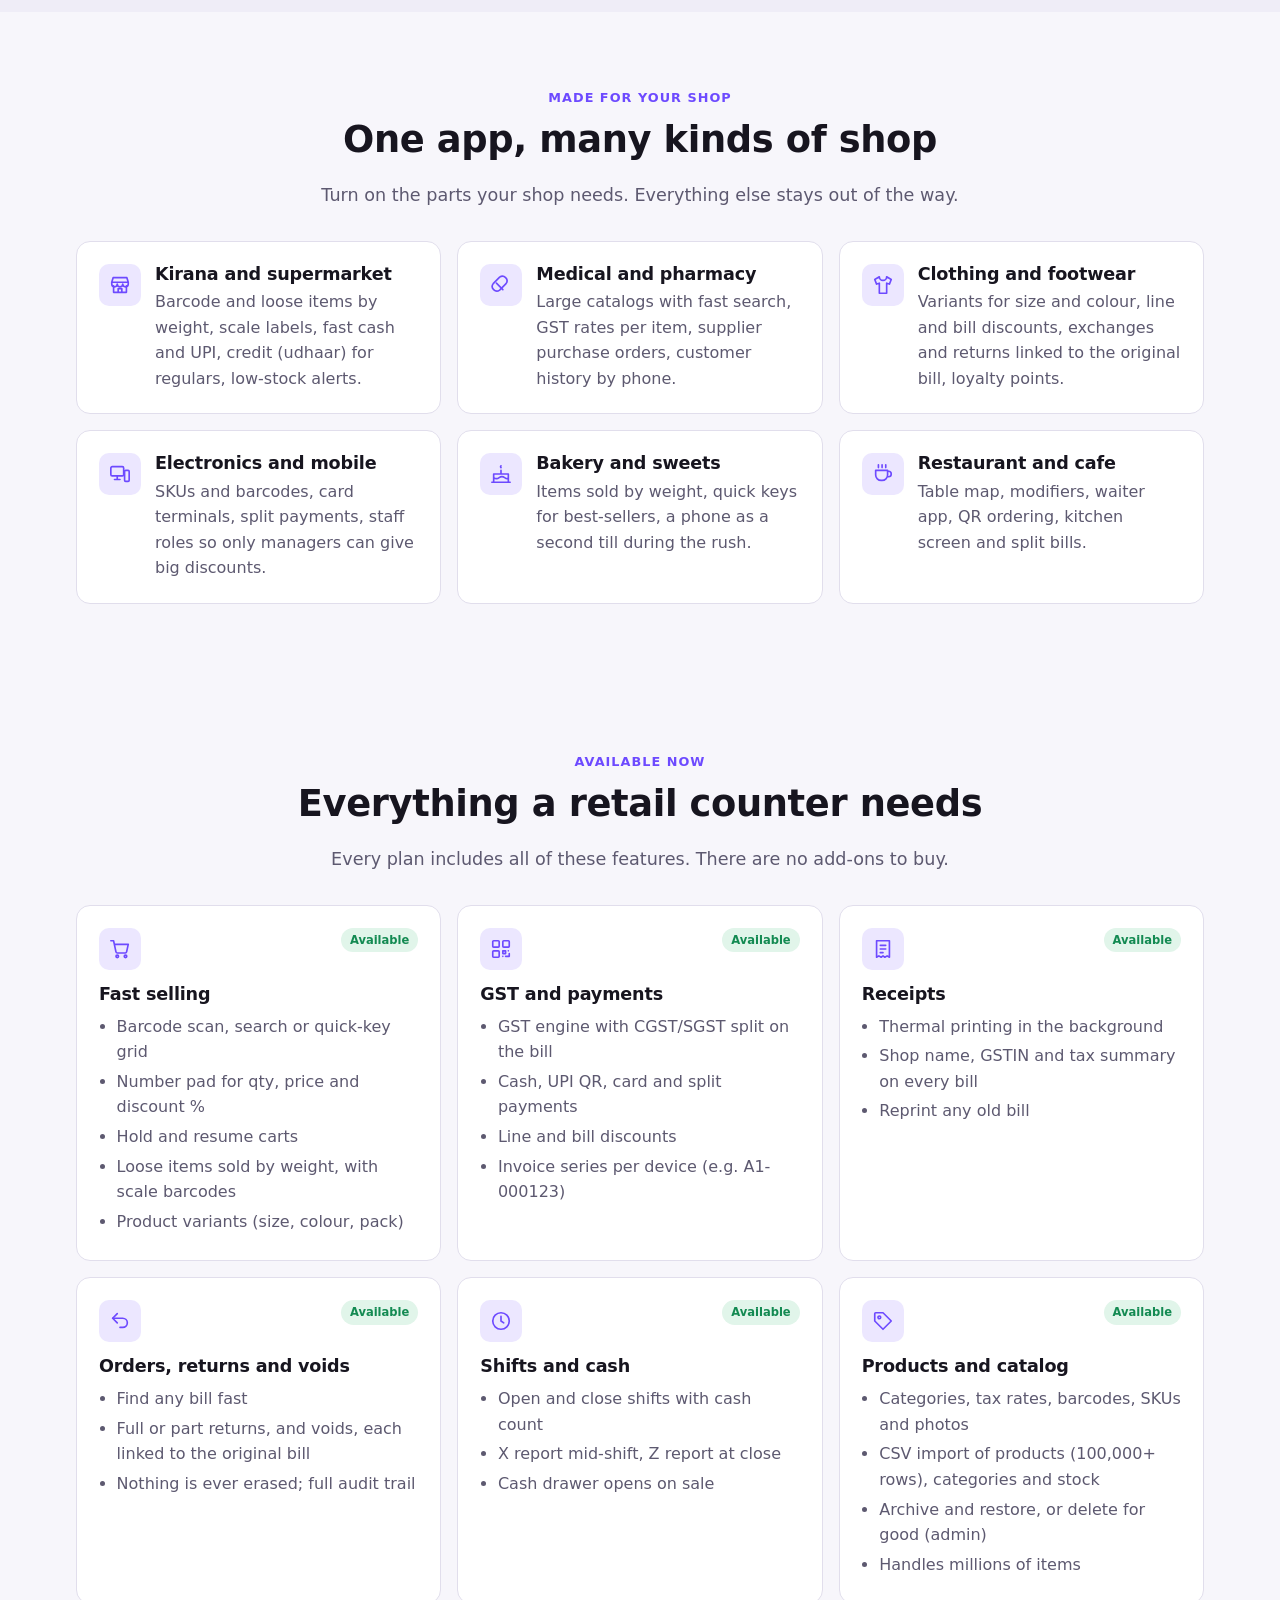
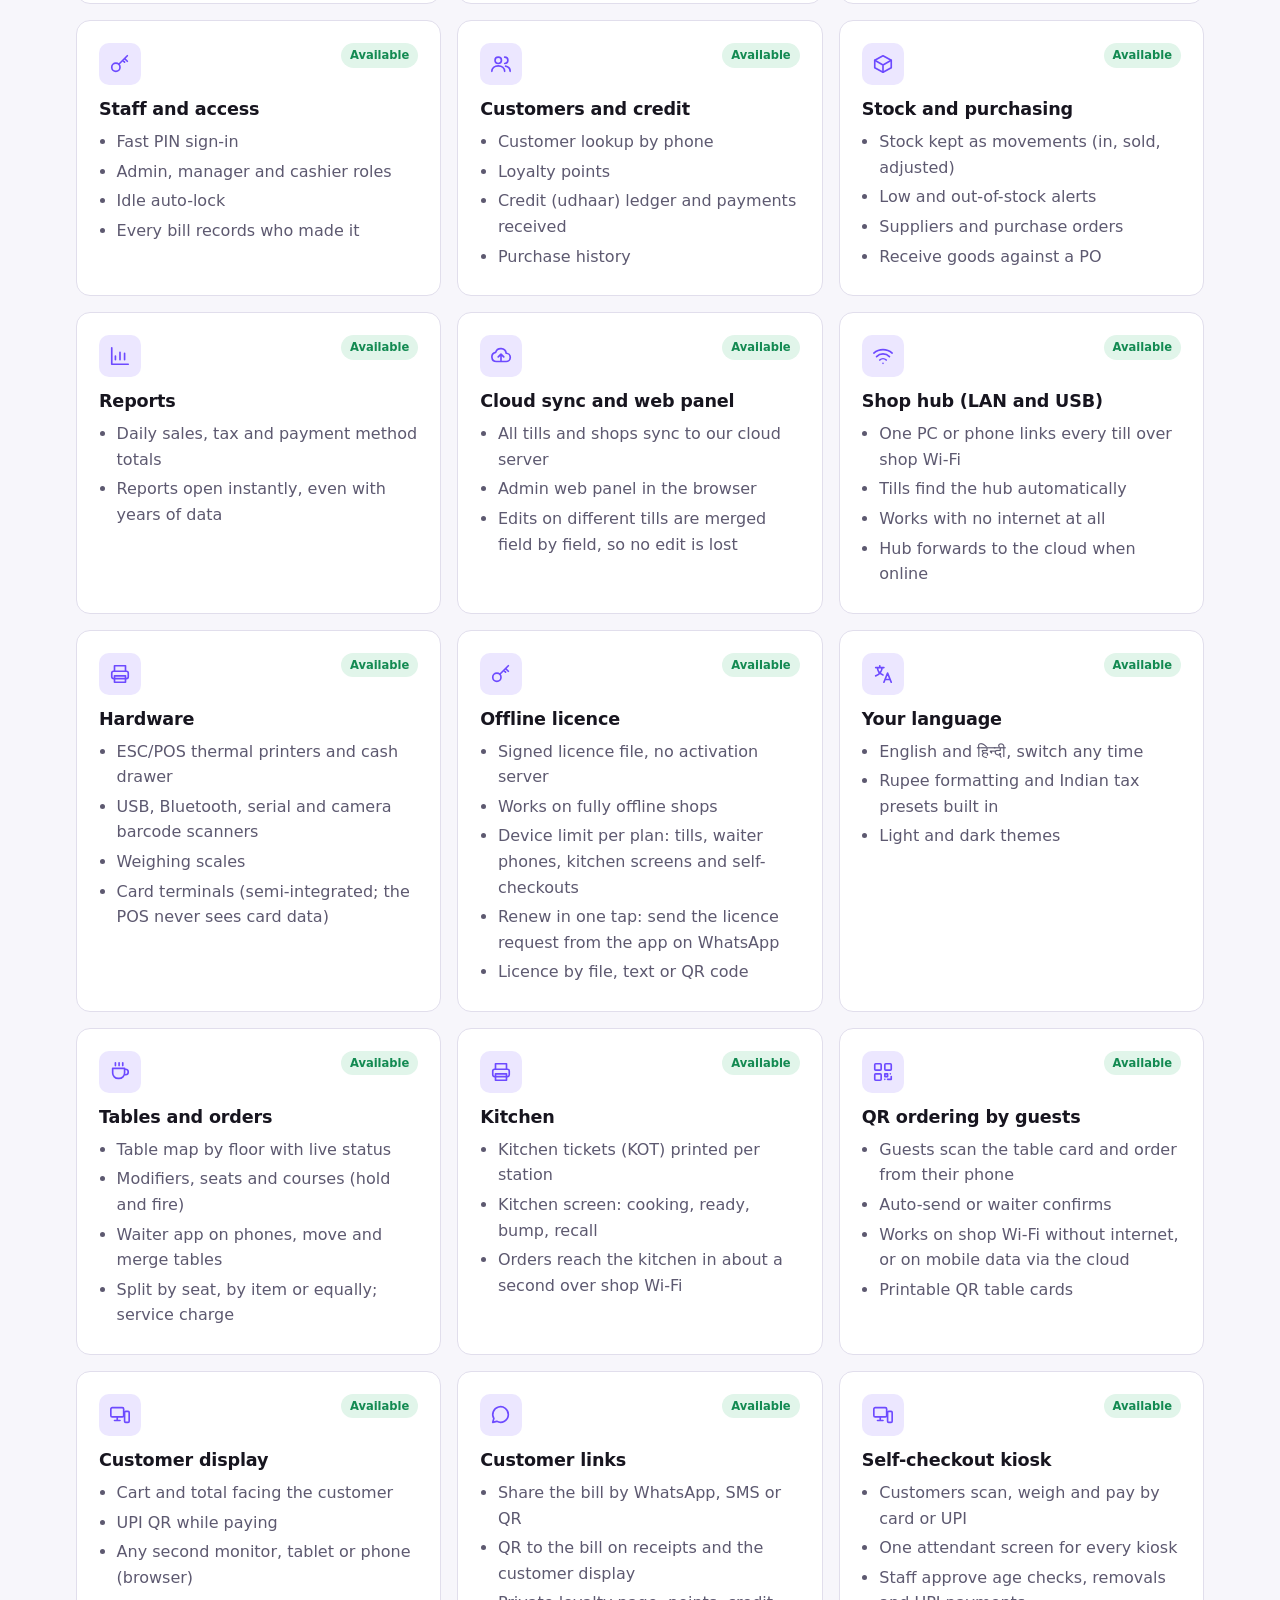
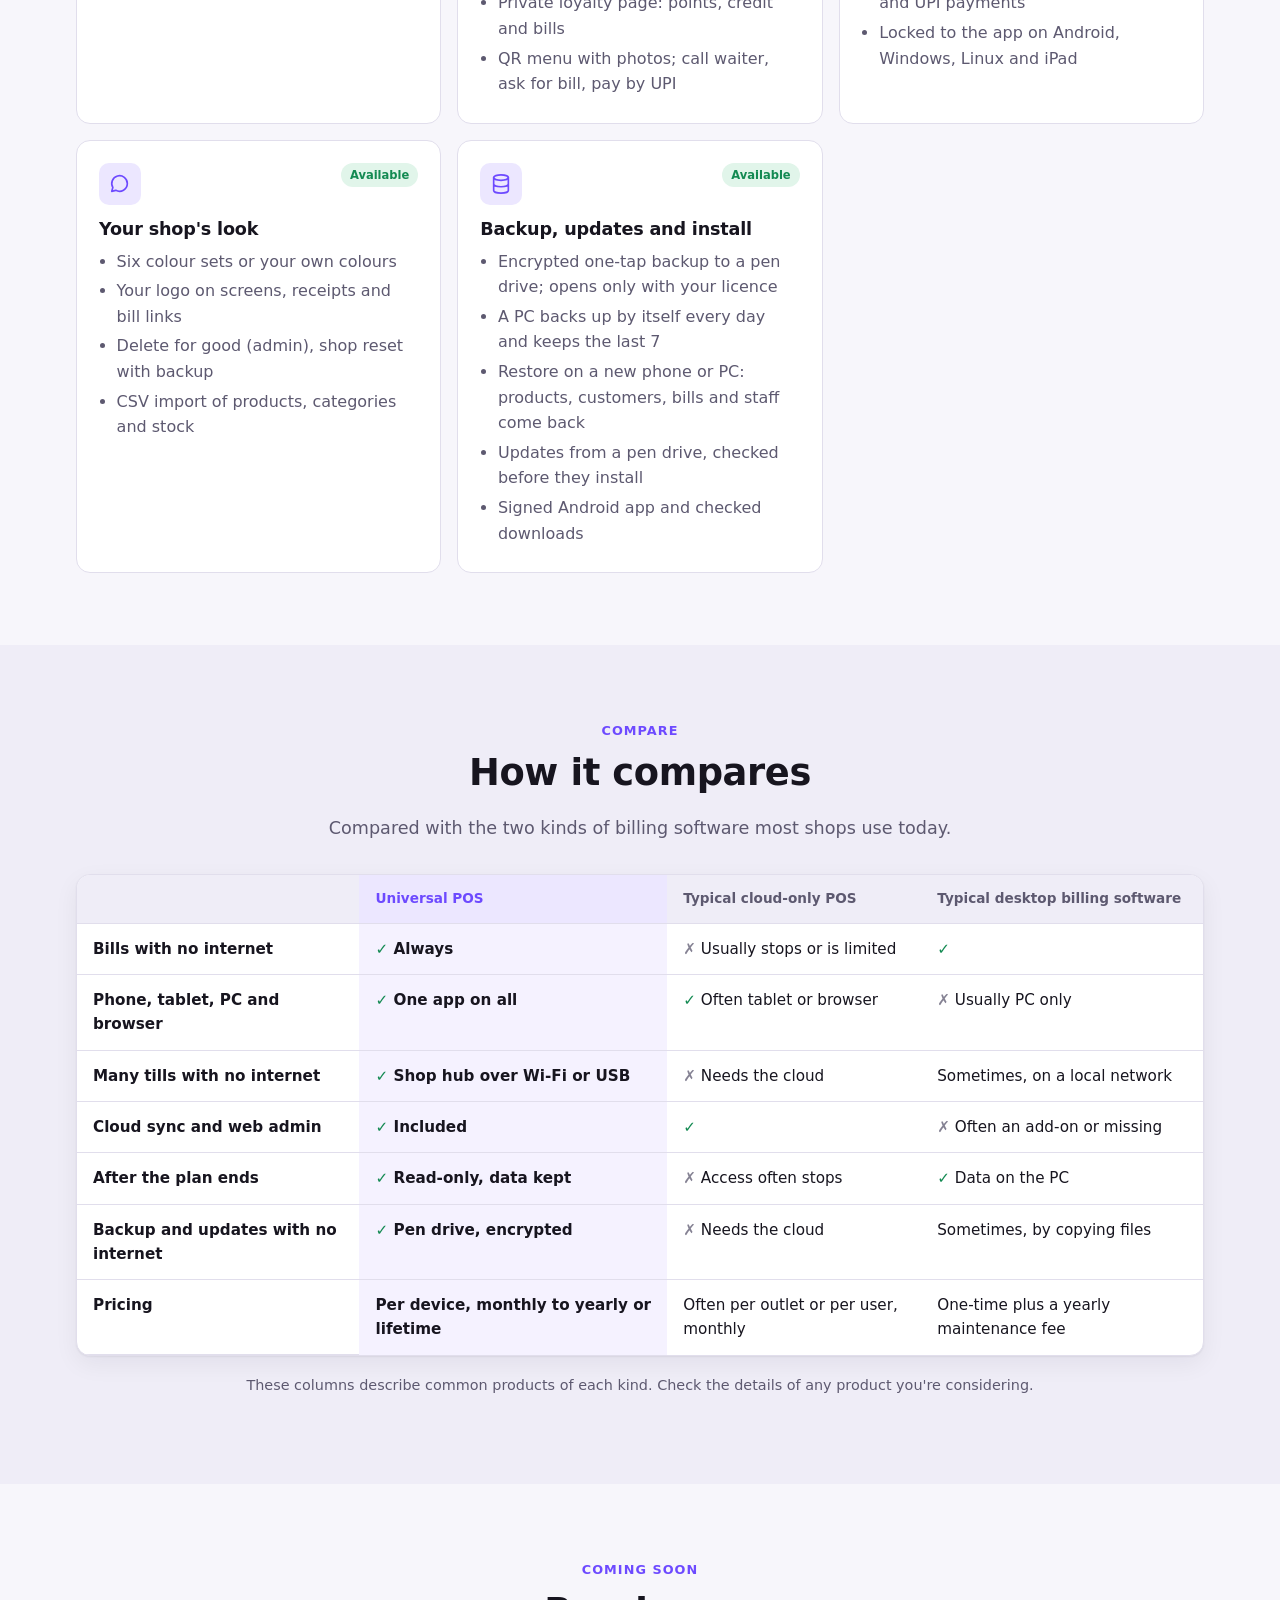
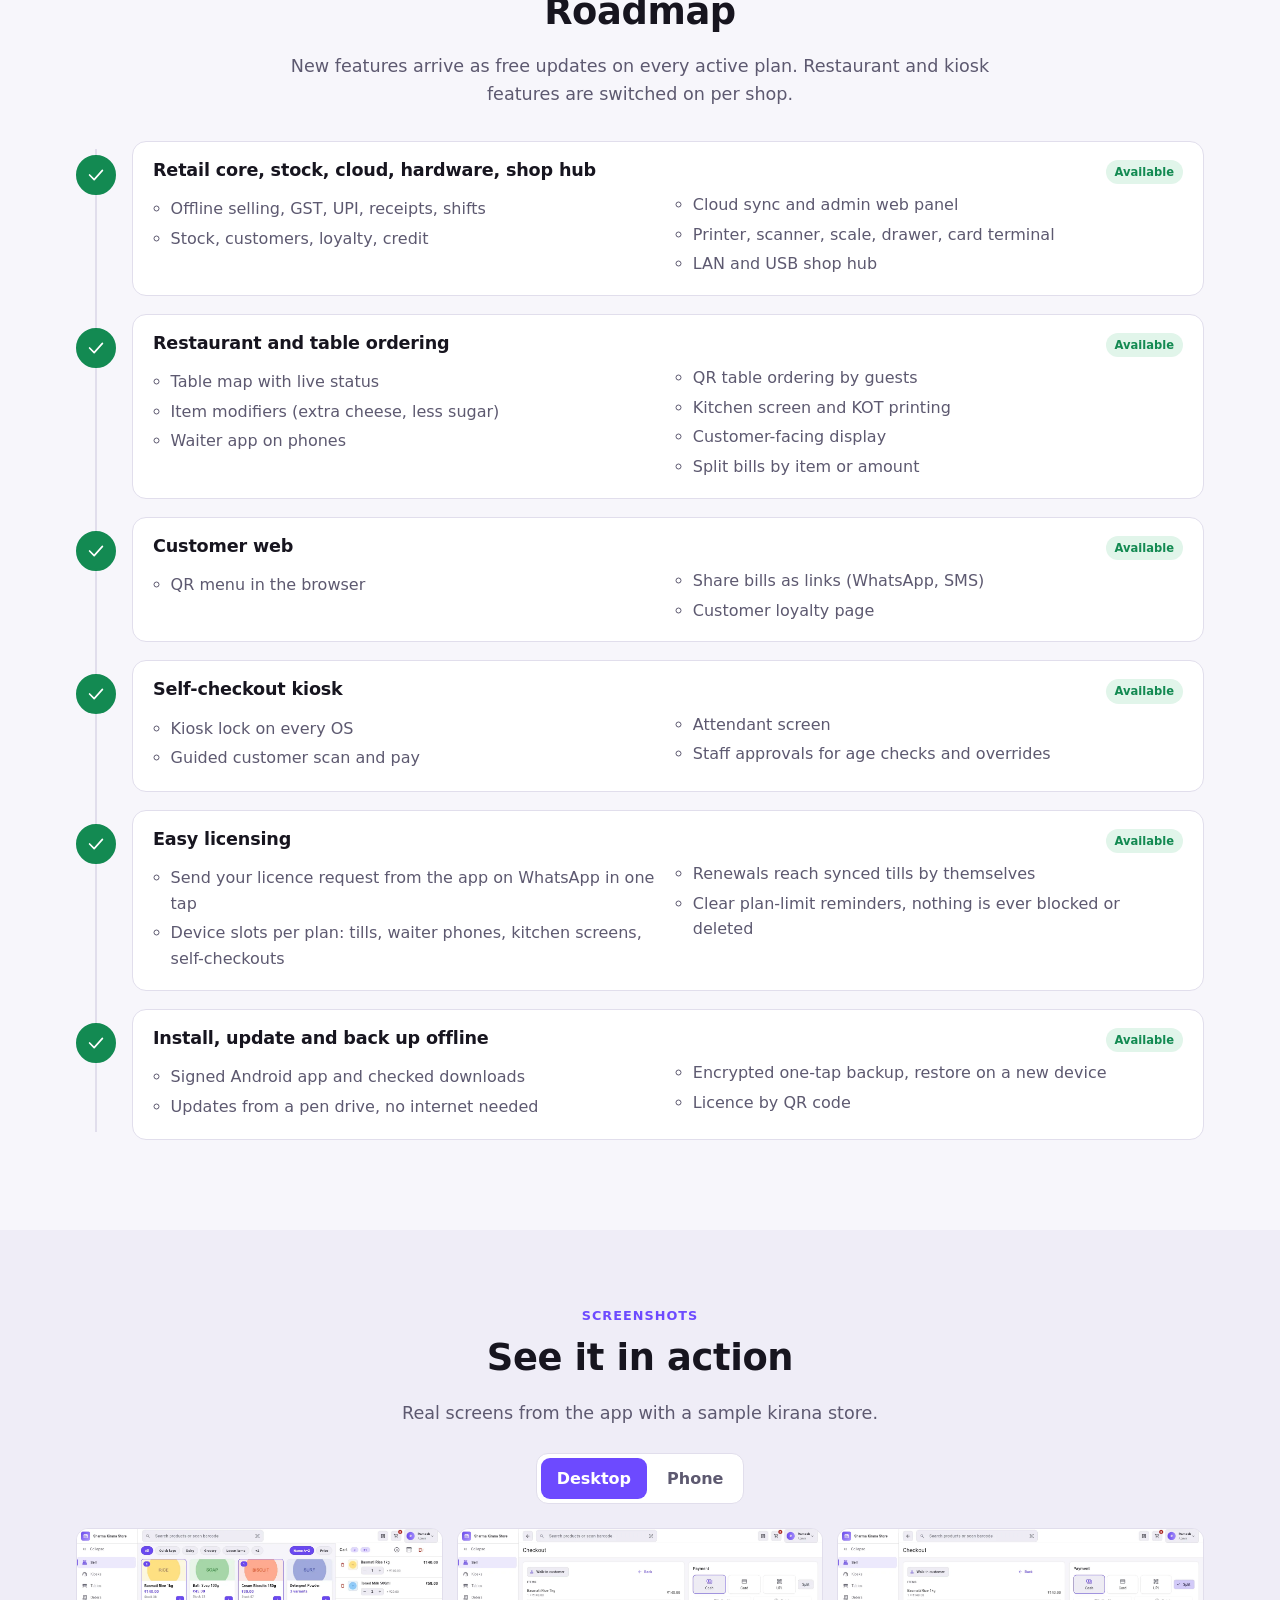
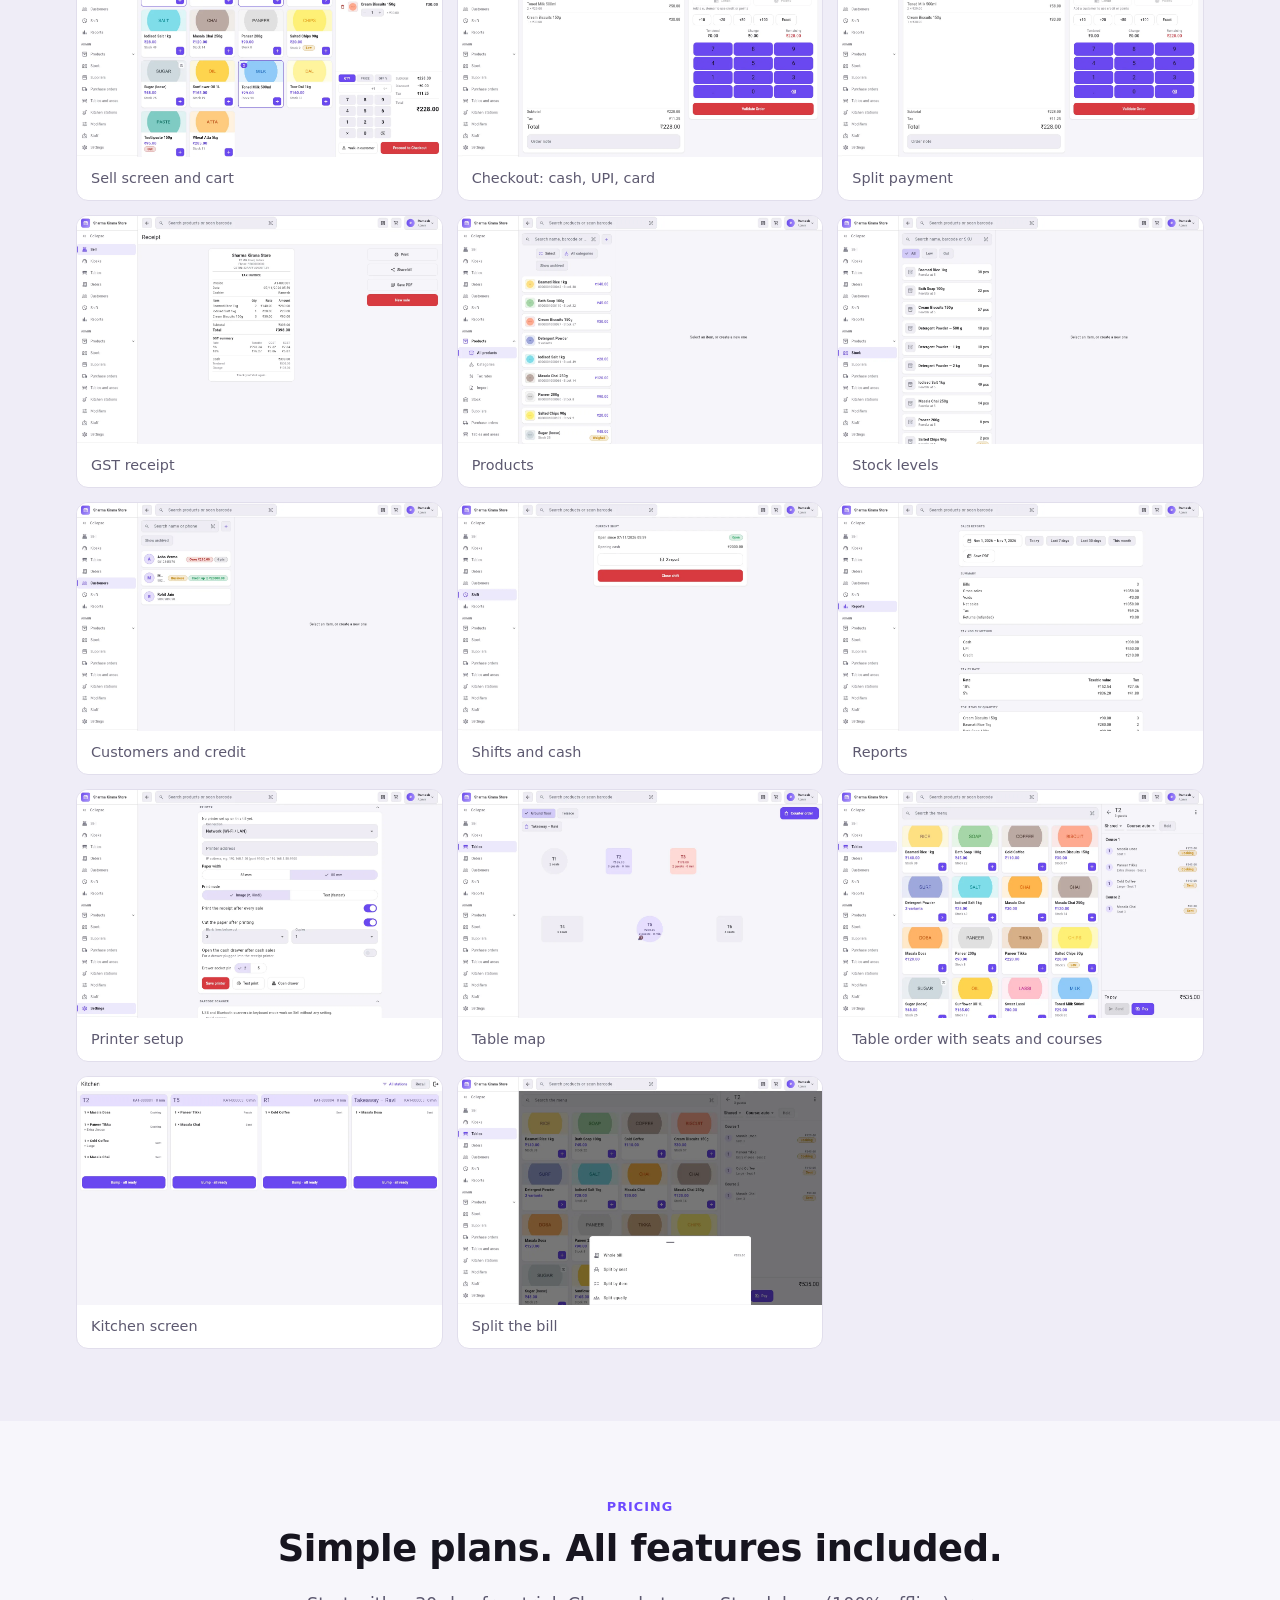
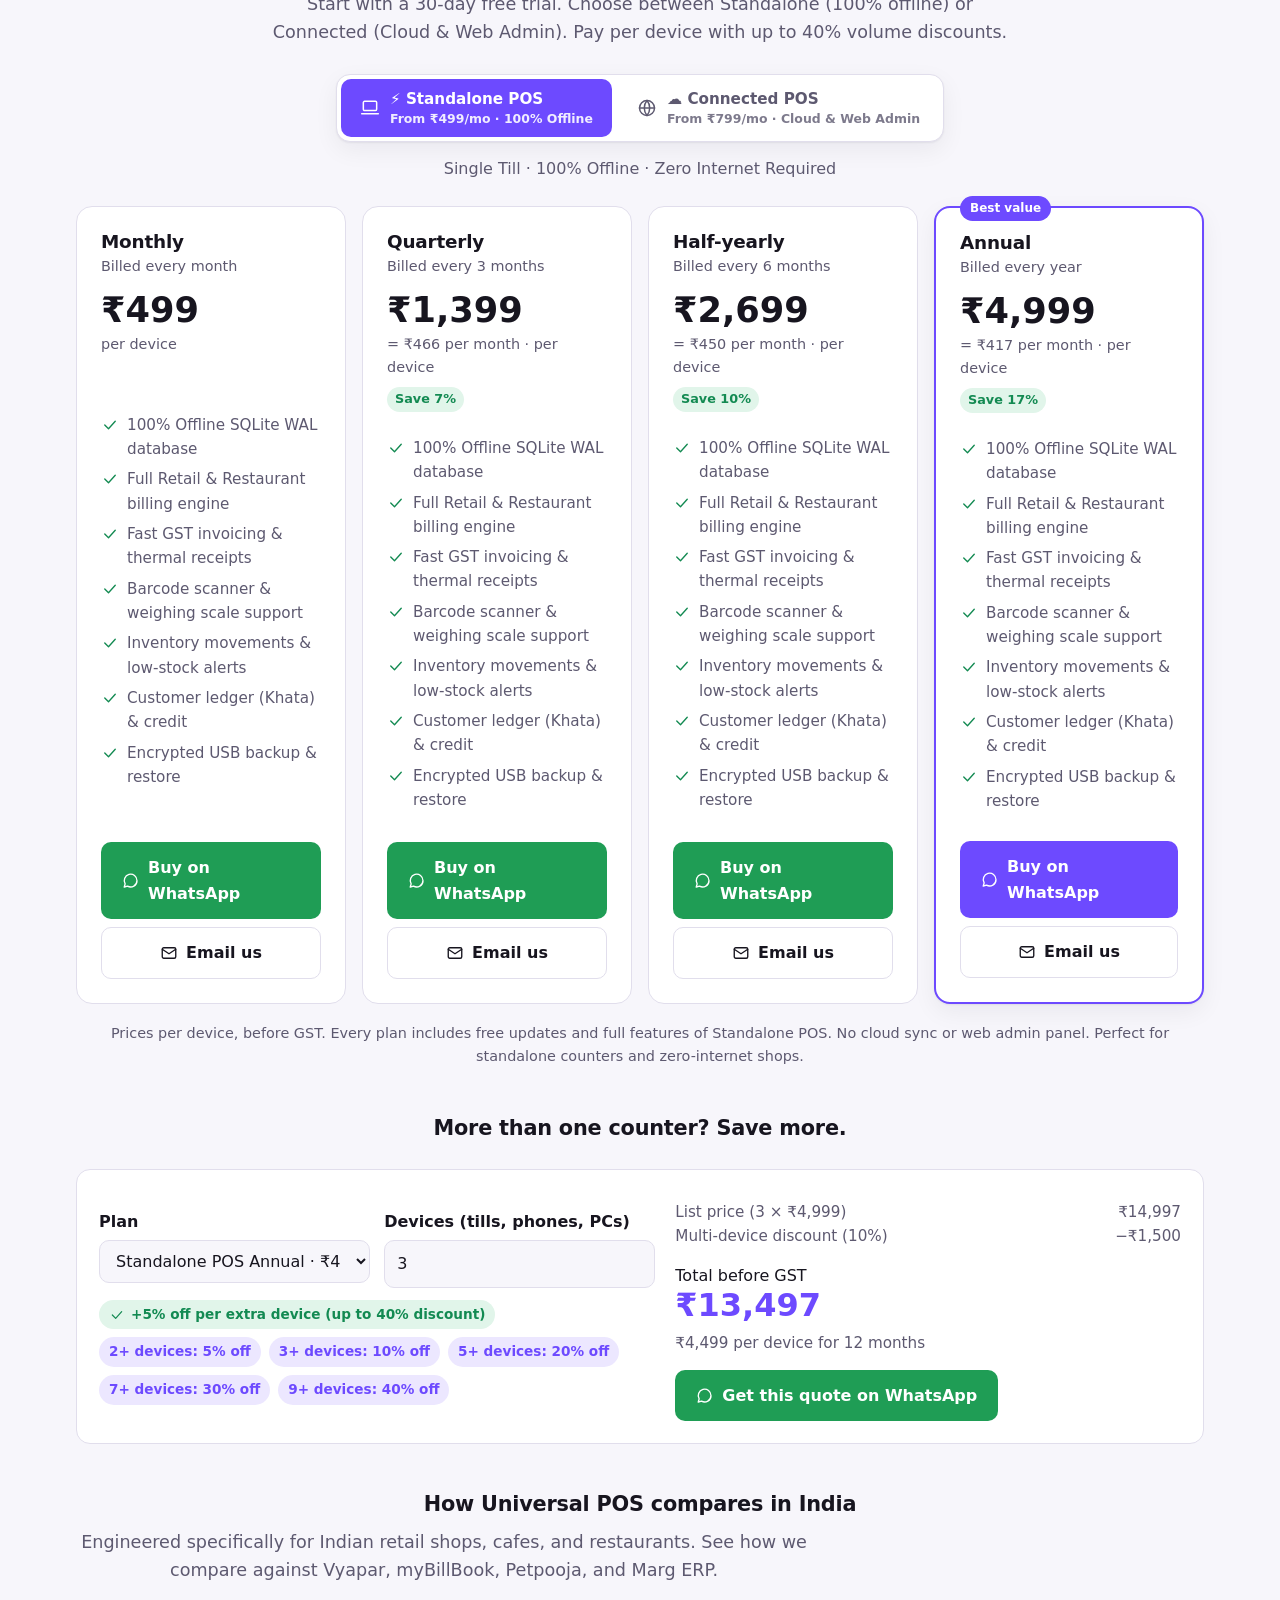
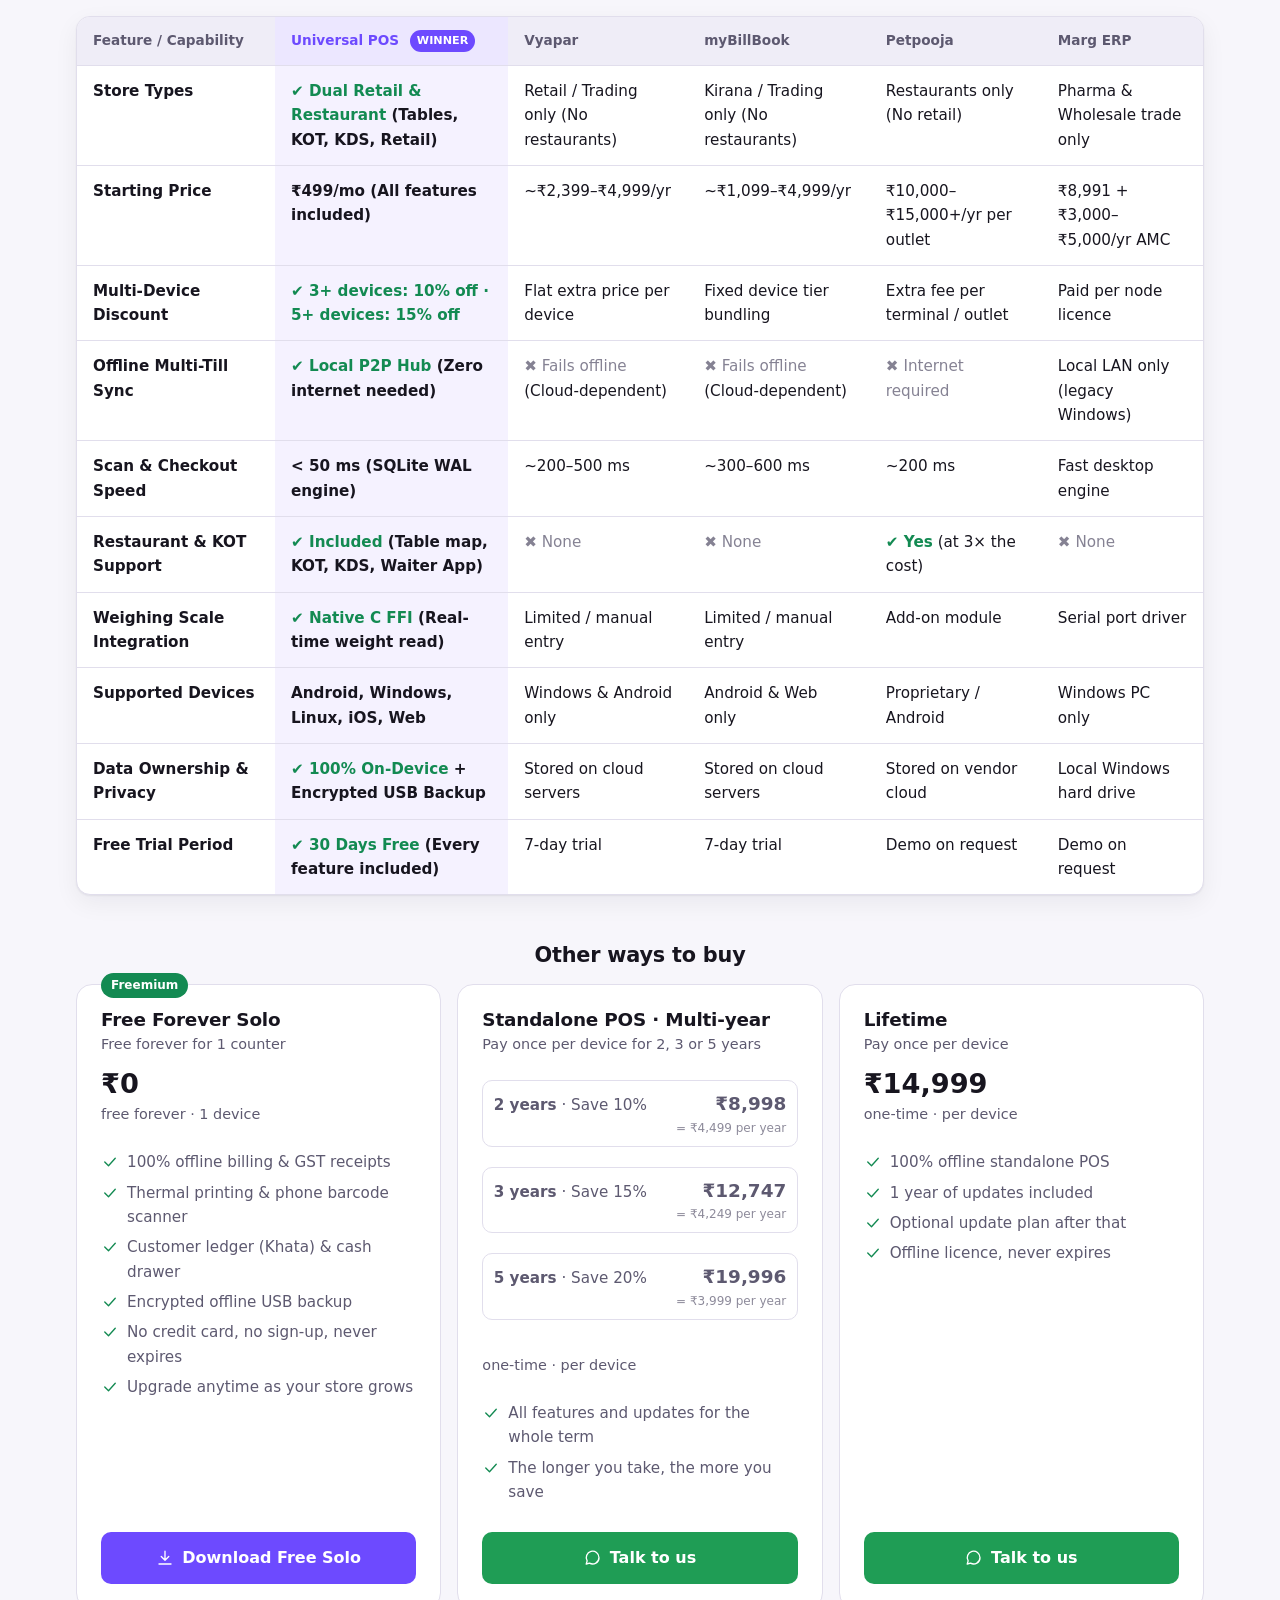
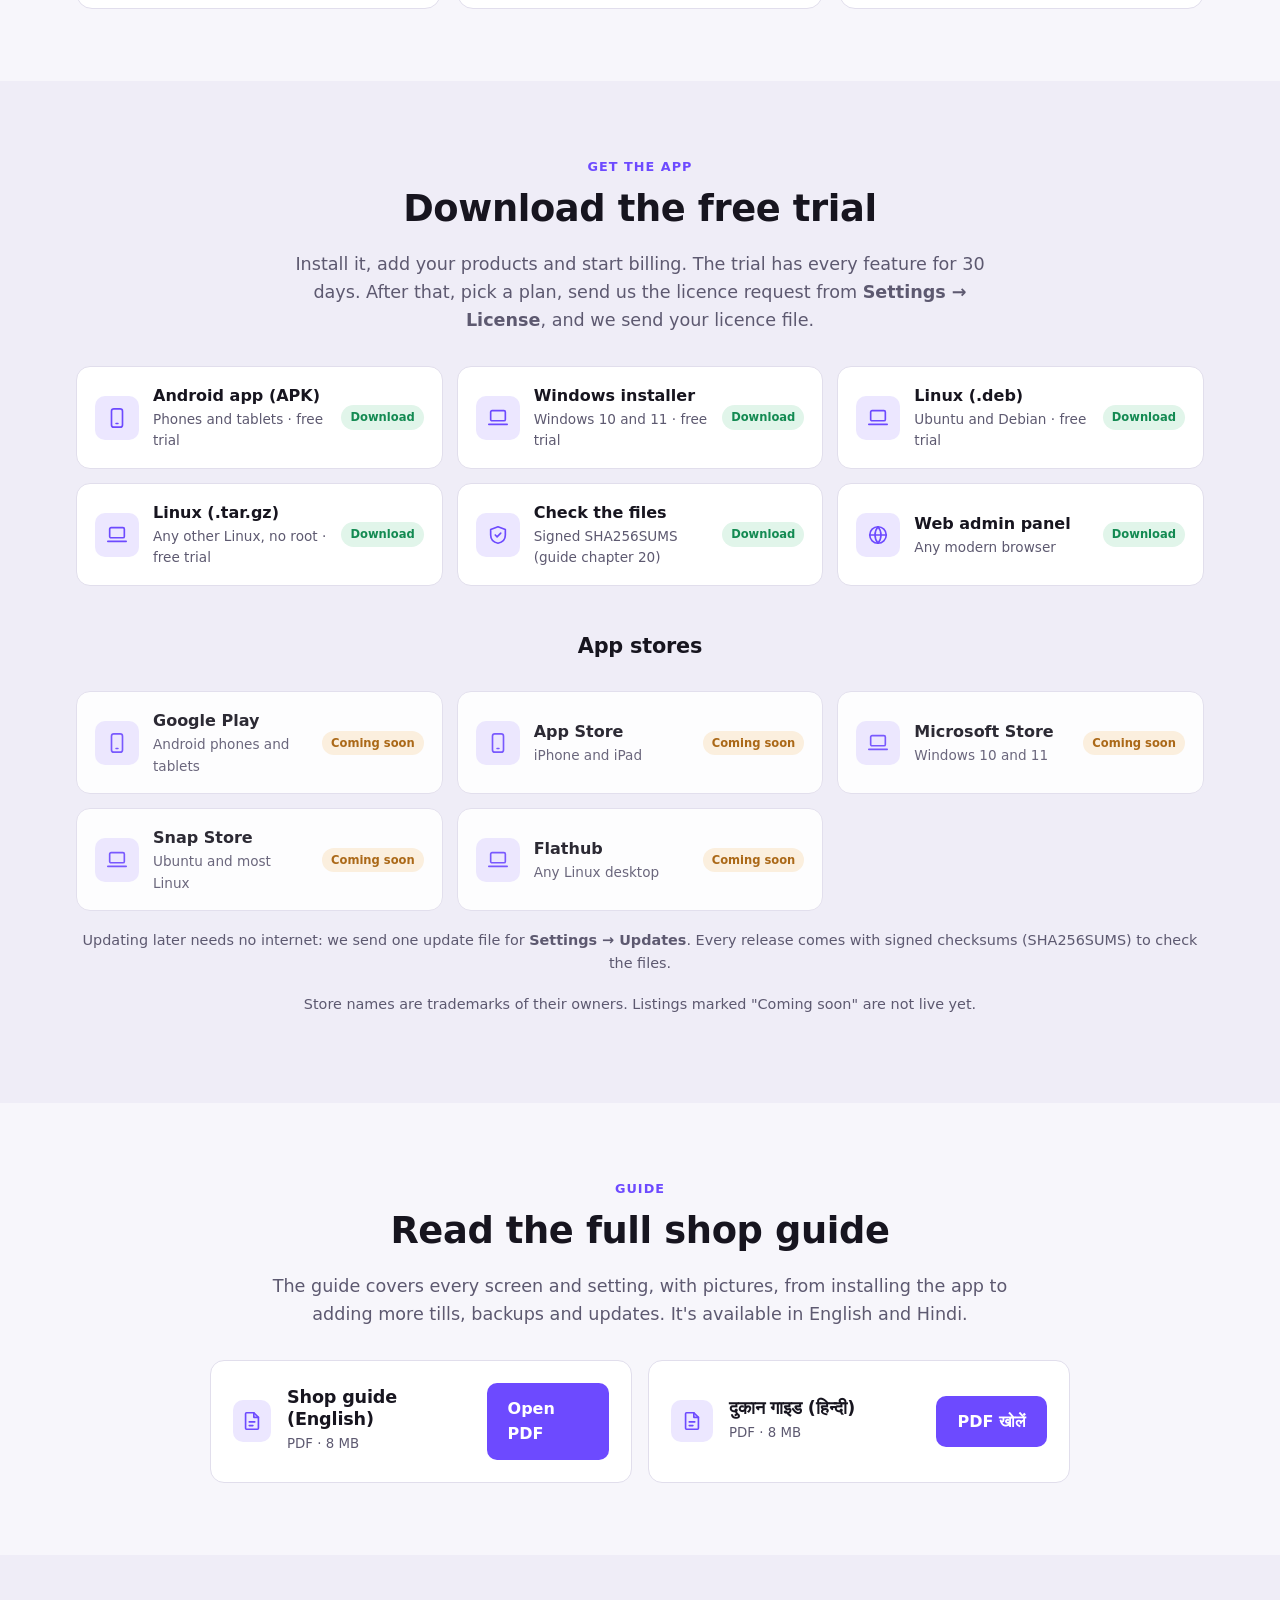
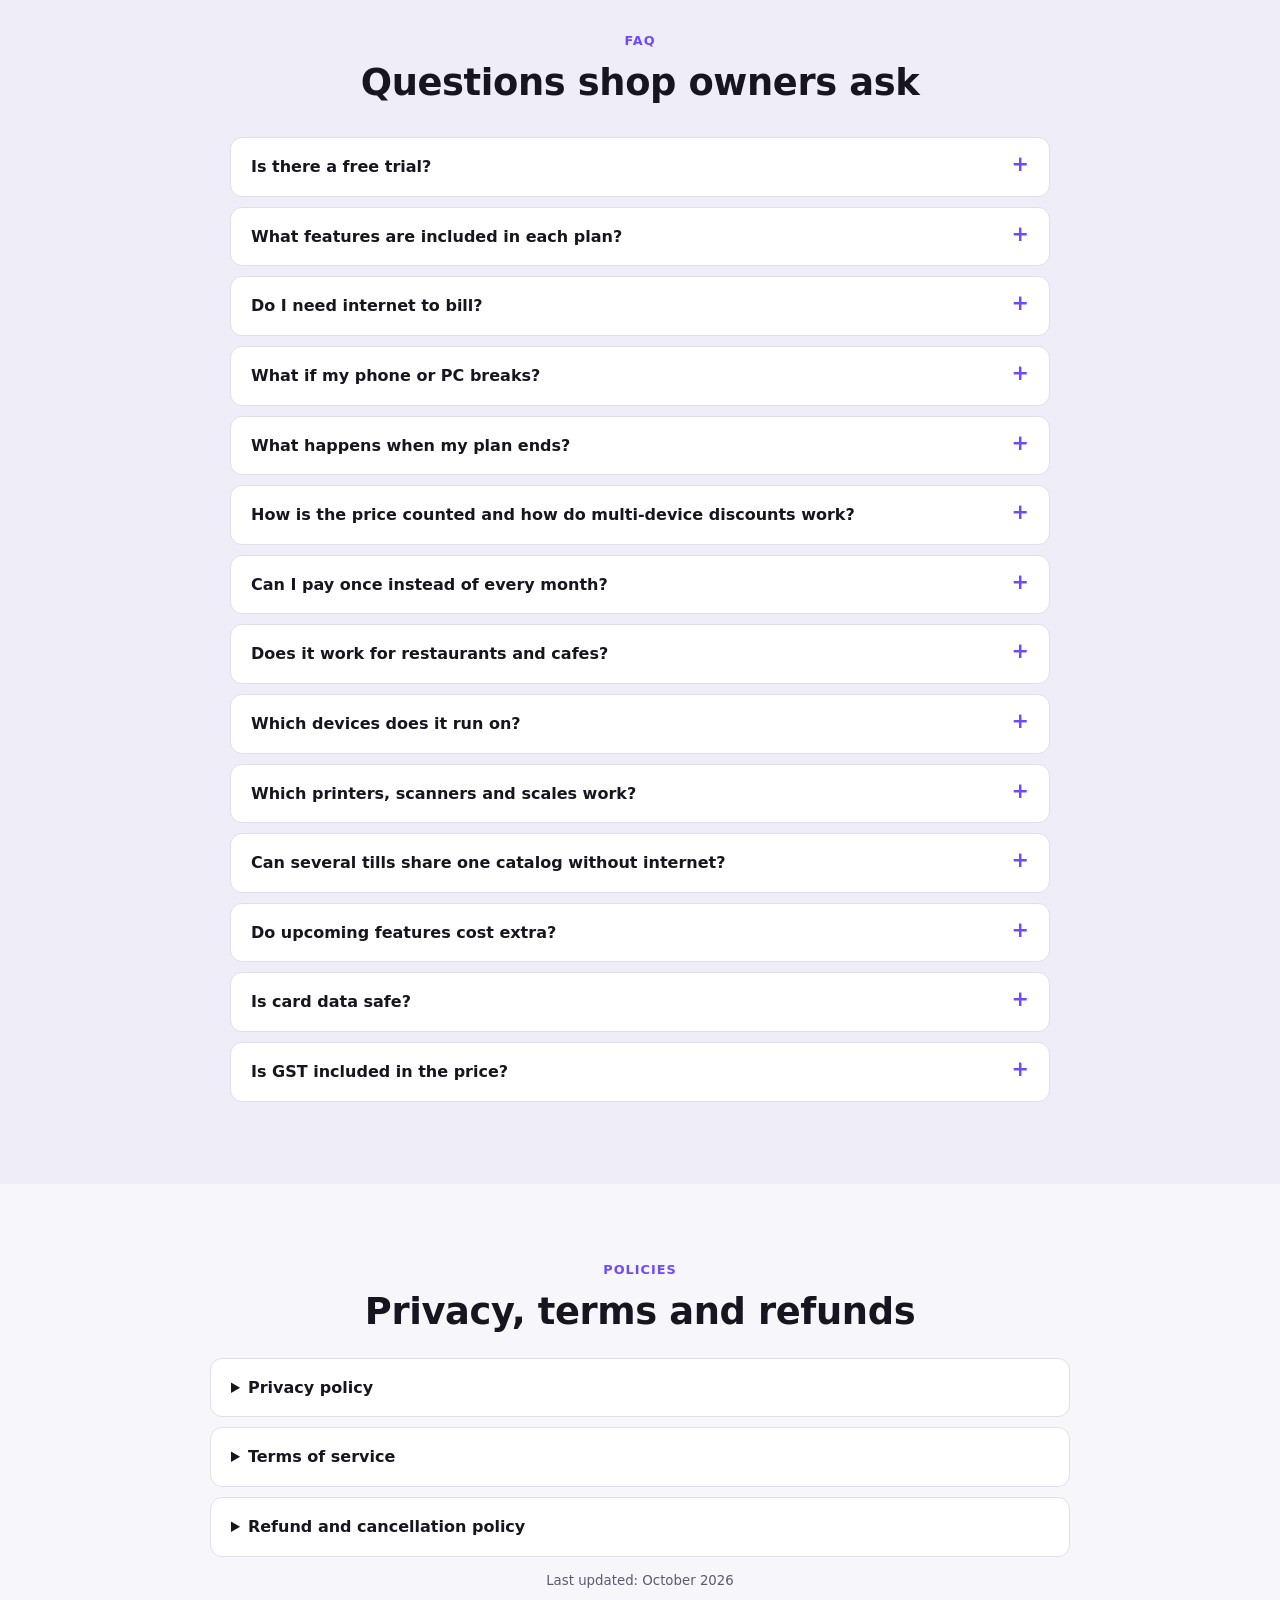
==== commit a53d8557: "feat(pricing): restore Standalone vs Connected Cloud Sync tiered pricing and switcher" ====
--- a/index.html
+++ b/index.html
@@ -571,21 +571,89 @@
     <div class="center">
       <span class="eyebrow">Pricing</span>
       <h2>Simple plans. All features included.</h2>
-      <p class="lead">Start with a <span data-trial-days>30</span>-day free trial. Then pay per device (till, phone or PC): monthly, quarterly, half-yearly or yearly. The longer the plan, the more you save.</p>
-    </div>
-    <div class="price-grid" id="plans"></div>
+      <p class="lead">Start with a <span data-trial-days>30</span>-day free trial. Choose between Standalone (100% offline) or Connected (Cloud &amp; Web Admin). Pay per device with up to 40% volume discounts.</p>
+      
+      <div class="tier-nav">
+        <div class="tier-switch" role="tablist" aria-label="Pricing tiers">
+          <button type="button" class="tier-btn active" id="tierStandalone" role="tab" aria-selected="true" data-tier="standalone">
+            <svg class="i"><use href="#i-laptop"/></svg>
+            <span>⚡ Standalone POS <small>From ₹499/mo · 100% Offline</small></span>
+          </button>
+          <button type="button" class="tier-btn" id="tierConnected" role="tab" aria-selected="false" data-tier="connected">
+            <svg class="i"><use href="#i-globe"/></svg>
+            <span>☁️ Connected POS <small>From ₹799/mo · Cloud &amp; Web Admin</small></span>
+          </button>
+        </div>
+      </div>
+      <p class="tier-desc" id="tierDesc">Single Till · 100% Offline · Zero Internet Required</p>
+    </div>
+    <div class="price-grid" id="plans"><div class="plan">
+    <h3>Monthly</h3>
+    <div class="term">Billed every month</div>
+    <div class="amount">₹499</div>
+    <div class="per">per device</div>
+    <span class="save none">Save 0%</span>
+    <ul><li><svg class="i"><use href="#i-check"></use></svg>All features, no add-ons</li><li><svg class="i"><use href="#i-check"></use></svg>Free updates incl. roadmap</li><li><svg class="i"><use href="#i-check"></use></svg>Cloud sync + web admin panel</li><li><svg class="i"><use href="#i-check"></use></svg>30-day free trial first</li></ul>
+    <div class="actions">
+      <a class="btn btn-wa" href="https://wa.me/918922962849?text=Hi%2C%20I'd%20like%20the%20Universal%20POS%20Monthly%20plan%20(%E2%82%B9499%20per%20device)." target="_blank" rel="noopener"><svg class="i"><use href="#i-chat"></use></svg>Buy on WhatsApp</a>
+      <a class="btn btn-ghost" href="mailto:universalpos2026@gmail.com?subject=Universal%20POS%20Monthly"><svg class="i"><use href="#i-mail"></use></svg>Email us</a>
+    </div>
+  </div><div class="plan">
+    <h3>Quarterly</h3>
+    <div class="term">Billed every 3 months</div>
+    <div class="amount">₹1,399</div>
+    <div class="per">= ₹466 per month · per device</div>
+    <span class="save">Save 7%</span>
+    <ul><li><svg class="i"><use href="#i-check"></use></svg>All features, no add-ons</li><li><svg class="i"><use href="#i-check"></use></svg>Free updates incl. roadmap</li><li><svg class="i"><use href="#i-check"></use></svg>Cloud sync + web admin panel</li><li><svg class="i"><use href="#i-check"></use></svg>30-day free trial first</li></ul>
+    <div class="actions">
+      <a class="btn btn-wa" href="https://wa.me/918922962849?text=Hi%2C%20I'd%20like%20the%20Universal%20POS%20Quarterly%20plan%20(%E2%82%B91%2C399%20per%20device)." target="_blank" rel="noopener"><svg class="i"><use href="#i-chat"></use></svg>Buy on WhatsApp</a>
+      <a class="btn btn-ghost" href="mailto:universalpos2026@gmail.com?subject=Universal%20POS%20Quarterly"><svg class="i"><use href="#i-mail"></use></svg>Email us</a>
+    </div>
+  </div><div class="plan">
+    <h3>Half-yearly</h3>
+    <div class="term">Billed every 6 months</div>
+    <div class="amount">₹2,699</div>
+    <div class="per">= ₹450 per month · per device</div>
+    <span class="save">Save 10%</span>
+    <ul><li><svg class="i"><use href="#i-check"></use></svg>All features, no add-ons</li><li><svg class="i"><use href="#i-check"></use></svg>Free updates incl. roadmap</li><li><svg class="i"><use href="#i-check"></use></svg>Cloud sync + web admin panel</li><li><svg class="i"><use href="#i-check"></use></svg>30-day free trial first</li></ul>
+    <div class="actions">
+      <a class="btn btn-wa" href="https://wa.me/918922962849?text=Hi%2C%20I'd%20like%20the%20Universal%20POS%20Half-yearly%20plan%20(%E2%82%B92%2C699%20per%20device)." target="_blank" rel="noopener"><svg class="i"><use href="#i-chat"></use></svg>Buy on WhatsApp</a>
+      <a class="btn btn-ghost" href="mailto:universalpos2026@gmail.com?subject=Universal%20POS%20Half-yearly"><svg class="i"><use href="#i-mail"></use></svg>Email us</a>
+    </div>
+  </div><div class="plan best">
+    <span class="tag">Best value</span>
+    <h3>Annual</h3>
+    <div class="term">Billed every year</div>
+    <div class="amount">₹4,999</div>
+    <div class="per">= ₹417 per month · per device</div>
+    <span class="save">Save 17%</span>
+    <ul><li><svg class="i"><use href="#i-check"></use></svg>All features, no add-ons</li><li><svg class="i"><use href="#i-check"></use></svg>Free updates incl. roadmap</li><li><svg class="i"><use href="#i-check"></use></svg>Cloud sync + web admin panel</li><li><svg class="i"><use href="#i-check"></use></svg>30-day free trial first</li></ul>
+    <div class="actions">
+      <a class="btn btn-primary" href="https://wa.me/918922962849?text=Hi%2C%20I'd%20like%20the%20Universal%20POS%20Annual%20plan%20(%E2%82%B94%2C999%20per%20device)." target="_blank" rel="noopener"><svg class="i"><use href="#i-chat"></use></svg>Buy on WhatsApp</a>
+      <a class="btn btn-ghost" href="mailto:universalpos2026@gmail.com?subject=Universal%20POS%20Annual"><svg class="i"><use href="#i-mail"></use></svg>Email us</a>
+    </div>
+  </div></div>
     <p class="note center" id="priceNote">Prices per device, before GST. Every plan includes all features and free updates.</p>
 
     <h3 class="sub">More than one counter? Save more.</h3>
     <div class="card calc">
       <div>
         <div class="row">
-          <div><label for="calcPlan">Plan</label><select id="calcPlan"></select></div>
+          <div><label for="calcPlan">Plan</label><select id="calcPlan"><option value="monthly">Monthly · ₹499</option><option value="quarterly">Quarterly · ₹1,399</option><option value="half">Half-yearly · ₹2,699</option><option value="annual" selected="">Annual · ₹4,999</option></select></div>
           <div><label for="calcN">Devices (tills, phones, PCs)</label><input id="calcN" type="number" min="1" max="999" value="3" inputmode="numeric"></div>
         </div>
-        <div class="volume" id="volume"></div>
+        <div class="volume" id="volume"><span>3+ devices: 10% off</span><span>5+ devices: 15% off</span></div>
       </div>
-      <div id="calcOut" aria-live="polite"></div>
+      <div id="calcOut" aria-live="polite">
+        <div class="lines">
+          <div><span>List price (3 × ₹4,999)</span><span>₹14,997</span></div>
+          <div><span>Multi-device discount (10%)</span><span>−₹1,500</span></div>
+        </div>
+        <div class="term">Total before GST</div>
+        <div class="total">₹13,497</div>
+        <div class="lines">₹4,499 per device for 12 months</div>
+        <a class="btn btn-wa" href="https://wa.me/918922962849?text=Hi%2C%20I'd%20like%20Universal%20POS%20Annual%20for%203%20devices%20(quote%20%E2%82%B913%2C497%20before%20GST)." target="_blank" rel="noopener"><svg class="i"><use href="#i-chat"></use></svg>Get this quote on WhatsApp</a>
+      </div>
     </div>
 
     <h3 class="sub">How Universal POS compares in India</h3>
@@ -688,7 +756,31 @@
     </div>
 
     <h3 class="sub">Other ways to buy</h3>
-    <div class="other-grid" id="otherPlans"></div>
+    <div class="other-grid" id="otherPlans"><div class="plan">
+    <h3>Free trial</h3>
+    <div class="term">Free for 1 month</div>
+    <div class="amount">₹0</div>
+    <div class="per">for 1 month · then pick a plan</div>
+    <ul><li><svg class="i"><use href="#i-check"></use></svg>Every feature included</li><li><svg class="i"><use href="#i-check"></use></svg>No card, no sign-up</li><li><svg class="i"><use href="#i-check"></use></svg>Then pick any plan</li><li><svg class="i"><use href="#i-check"></use></svg>Products and bills stay as they are</li></ul>
+    <div class="actions"><a class="btn btn-primary" href="#download"><svg class="i"><use href="#i-download"></use></svg>Download free trial</a></div>
+  </div><div class="plan plan-multiyear">
+    <h3>Multi-year</h3>
+    <div class="term">Pay once per device for 2, 3 or 5 years</div>
+    <ul class="my-list"><li class="my-row"><span><b>2 years</b> · Save 10%</span>
+      <span class="my-price">₹8,998<small> = ₹4,499 per year</small></span></li><li class="my-row"><span><b>3 years</b> · Save 15%</span>
+      <span class="my-price">₹12,747<small> = ₹4,249 per year</small></span></li><li class="my-row"><span><b>5 years</b> · Save 20%</span>
+      <span class="my-price">₹19,996<small> = ₹3,999 per year</small></span></li></ul>
+    <div class="per">one-time · per device</div>
+    <ul><li><svg class="i"><use href="#i-check"></use></svg>All features and updates for the whole term</li><li><svg class="i"><use href="#i-check"></use></svg>The longer you take, the more you save</li></ul>
+    <div class="actions"><a class="btn btn-wa" href="https://wa.me/918922962849?text=Hi%2C%20I'm%20interested%20in%20Universal%20POS%20Multi-year." target="_blank" rel="noopener"><svg class="i"><use href="#i-chat"></use></svg>Talk to us</a></div>
+  </div><div class="plan">
+    <h3>Lifetime</h3>
+    <div class="term">Pay once per device</div>
+    <div class="amount">₹14,999</div>
+    <div class="per">one-time · per device</div>
+    <ul><li><svg class="i"><use href="#i-check"></use></svg>Pay once, keep using forever</li><li><svg class="i"><use href="#i-check"></use></svg>Free updates for 1 year</li><li><svg class="i"><use href="#i-check"></use></svg>Keep your version forever, or renew updates</li><li><svg class="i"><use href="#i-check"></use></svg>All features included</li></ul>
+    <div class="actions"><a class="btn btn-wa" href="https://wa.me/918922962849?text=Hi%2C%20I'm%20interested%20in%20Universal%20POS%20Lifetime." target="_blank" rel="noopener"><svg class="i"><use href="#i-chat"></use></svg>Talk to us</a></div>
+  </div></div>
   </div>
 </section>
 
@@ -809,6 +901,6 @@
   </div>
 </footer>
 
-<script src="assets/site.js?v=6"></script>
+<script src="assets/site.js?v=0.1.9"></script>
 </body>
 </html>
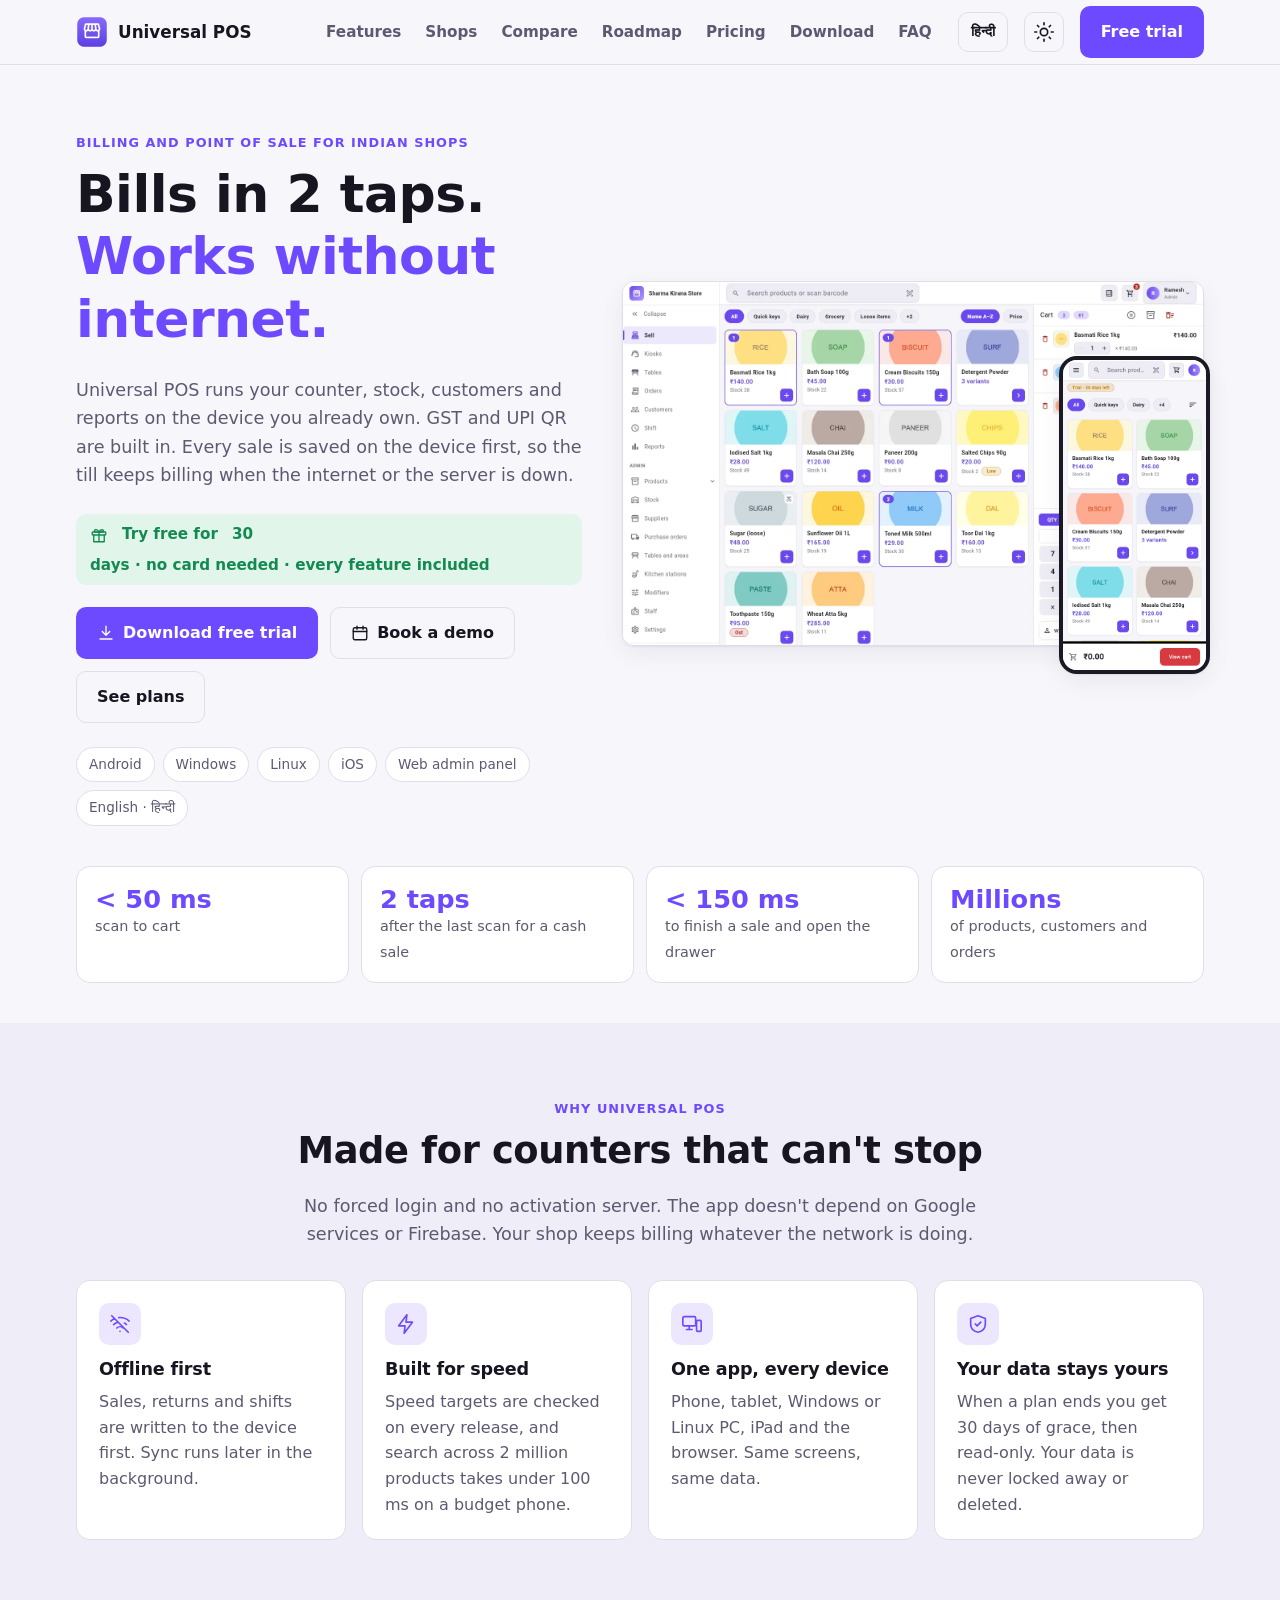
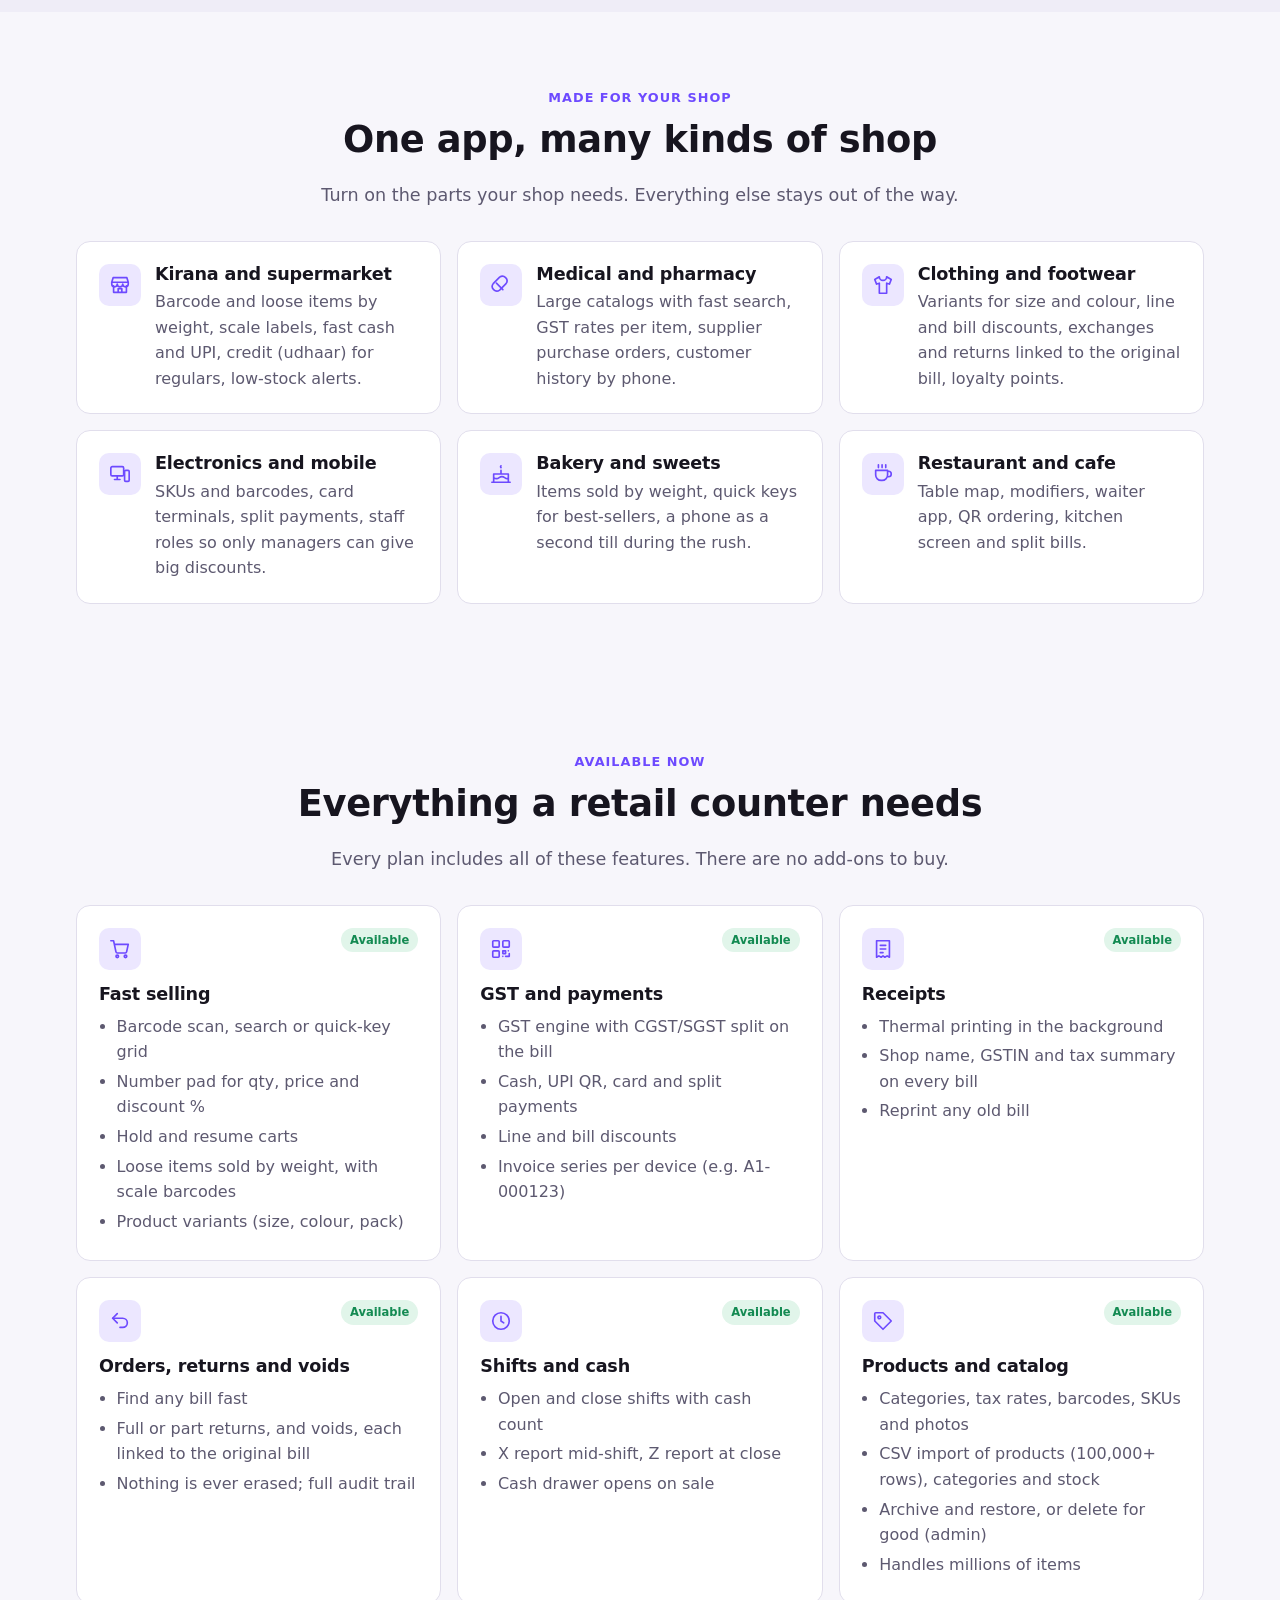
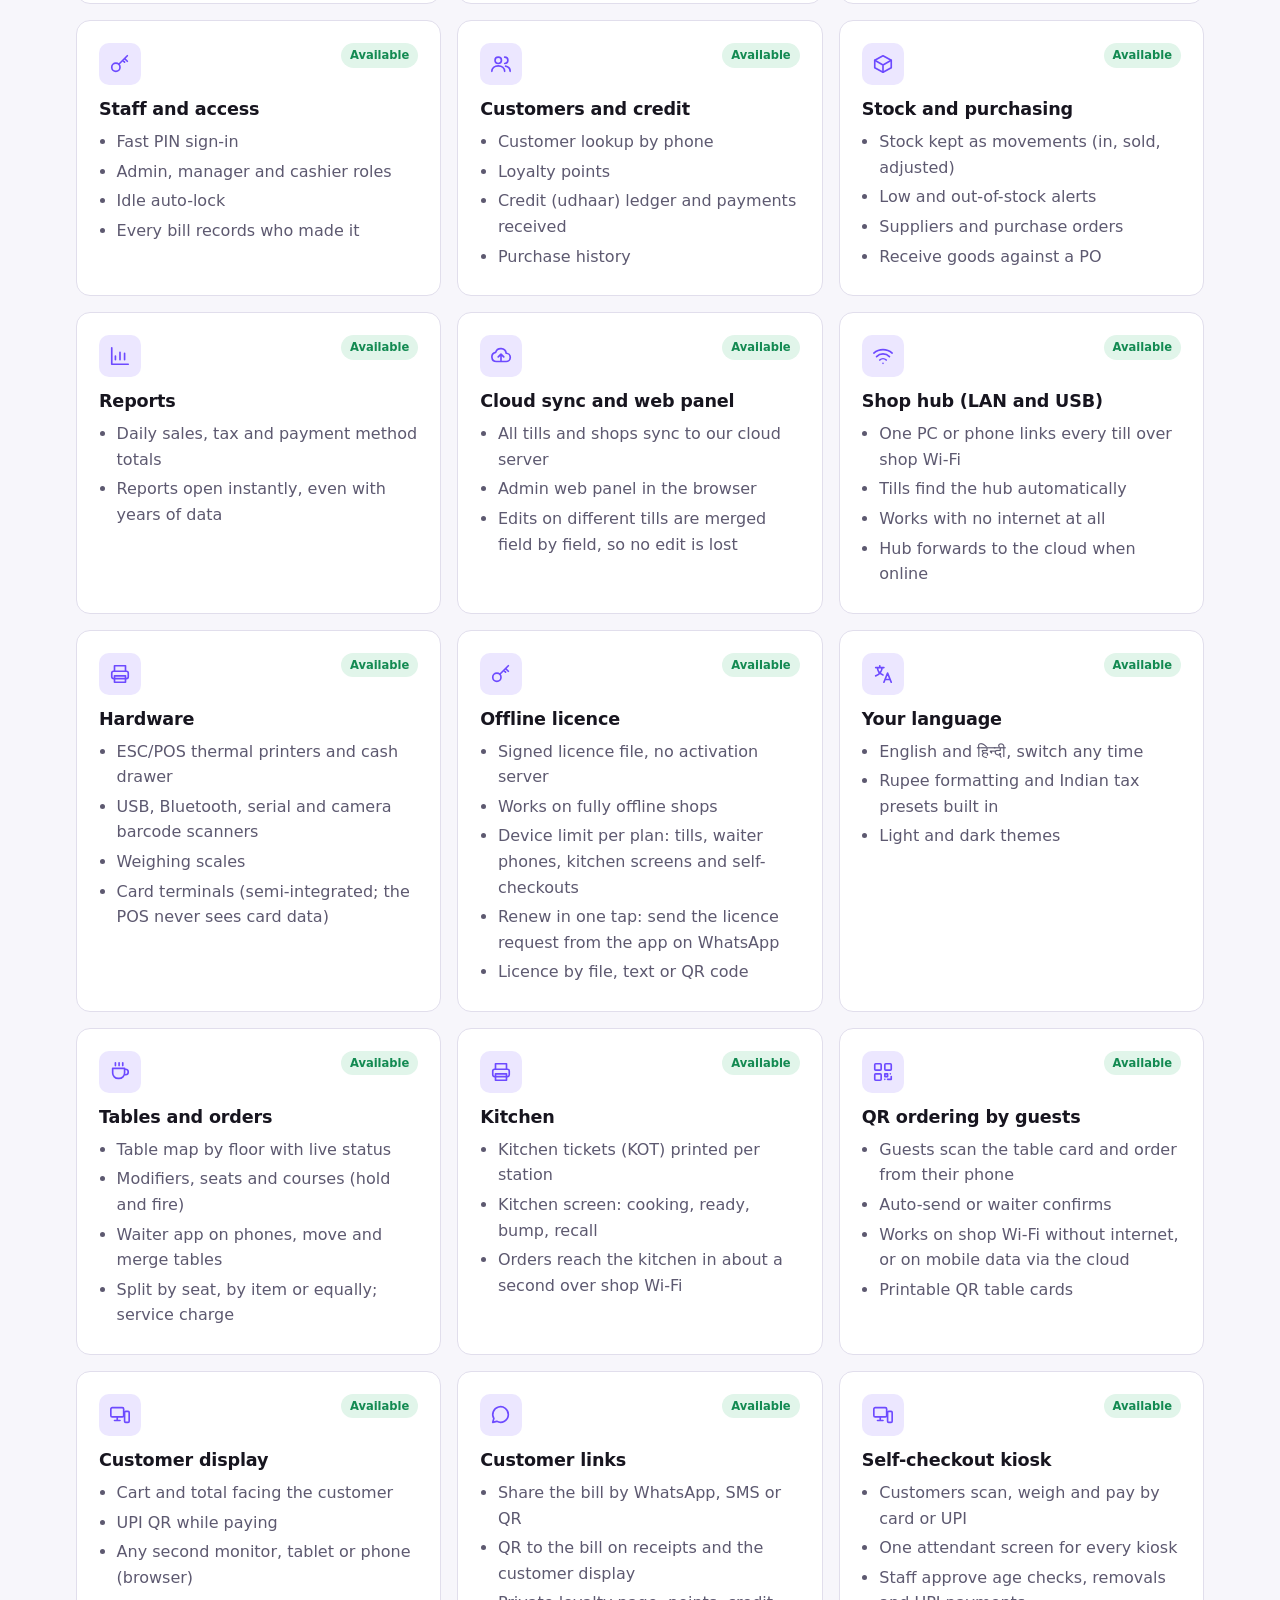
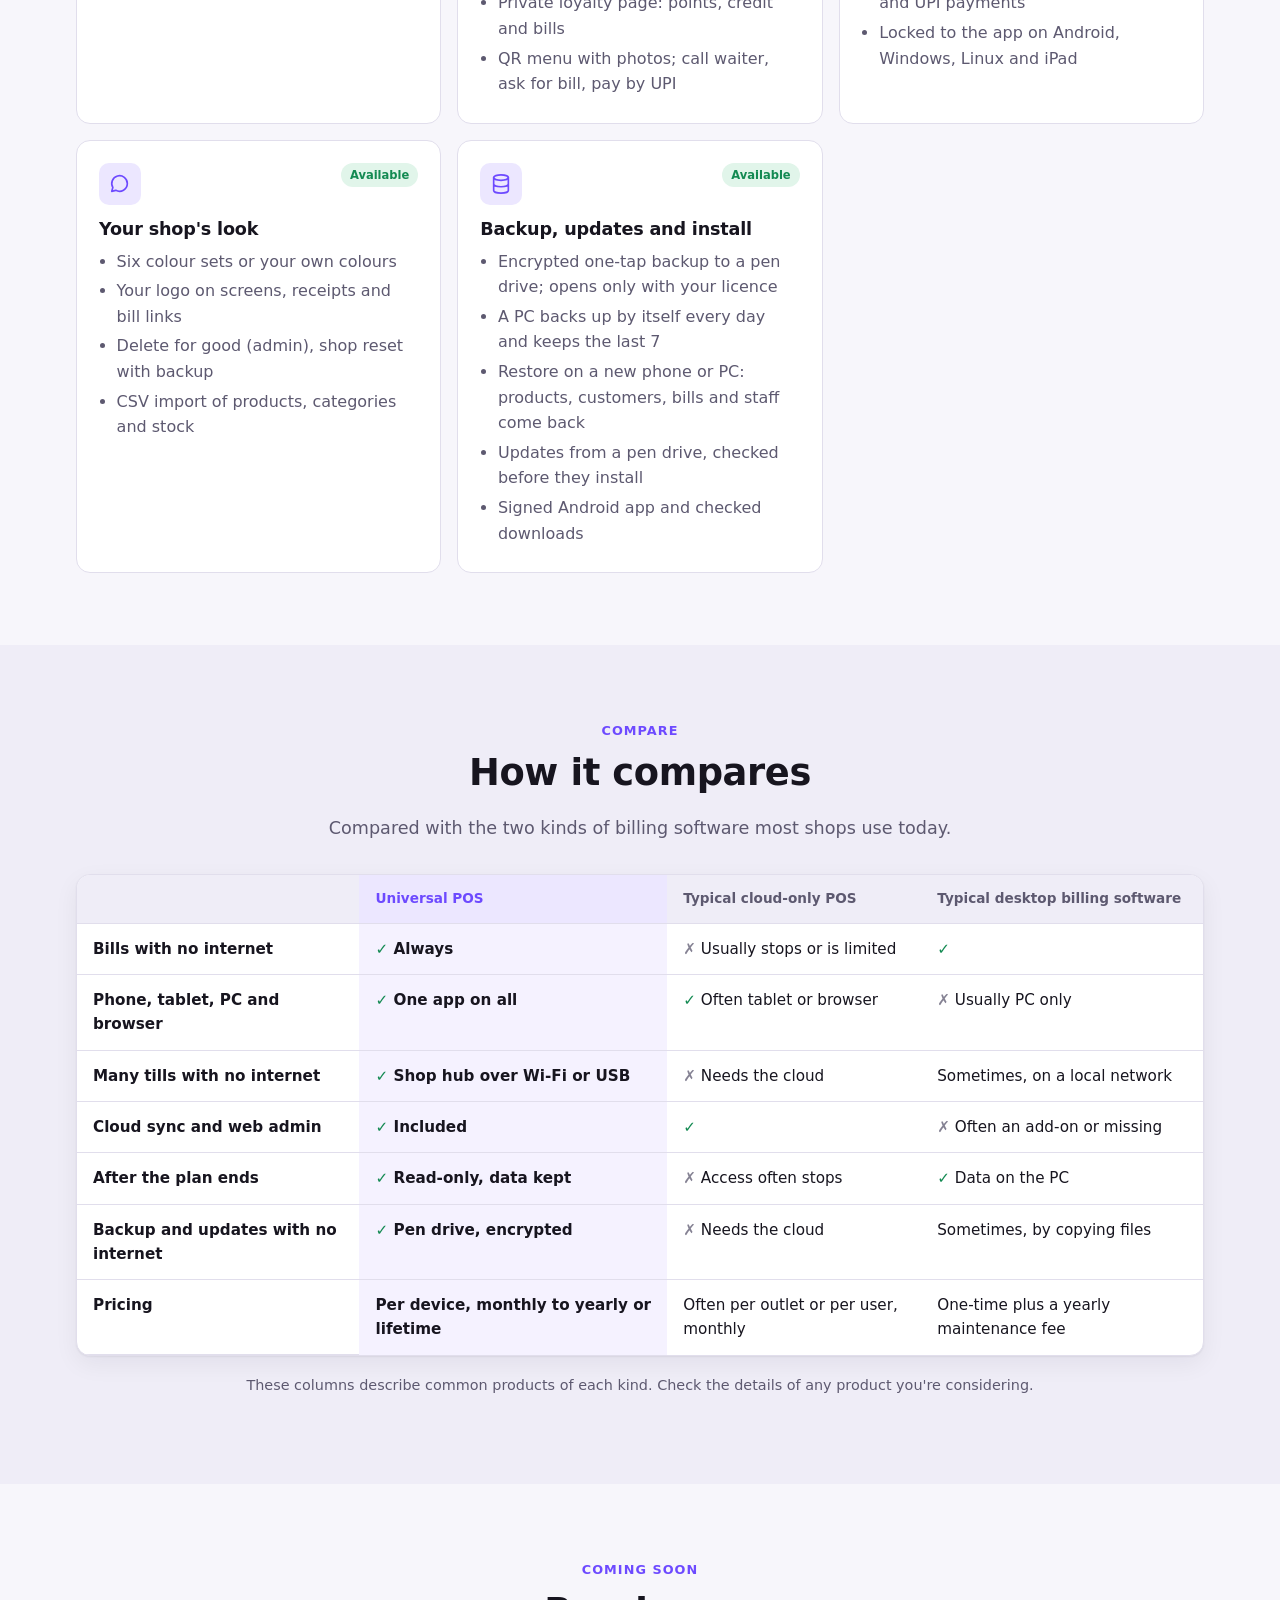
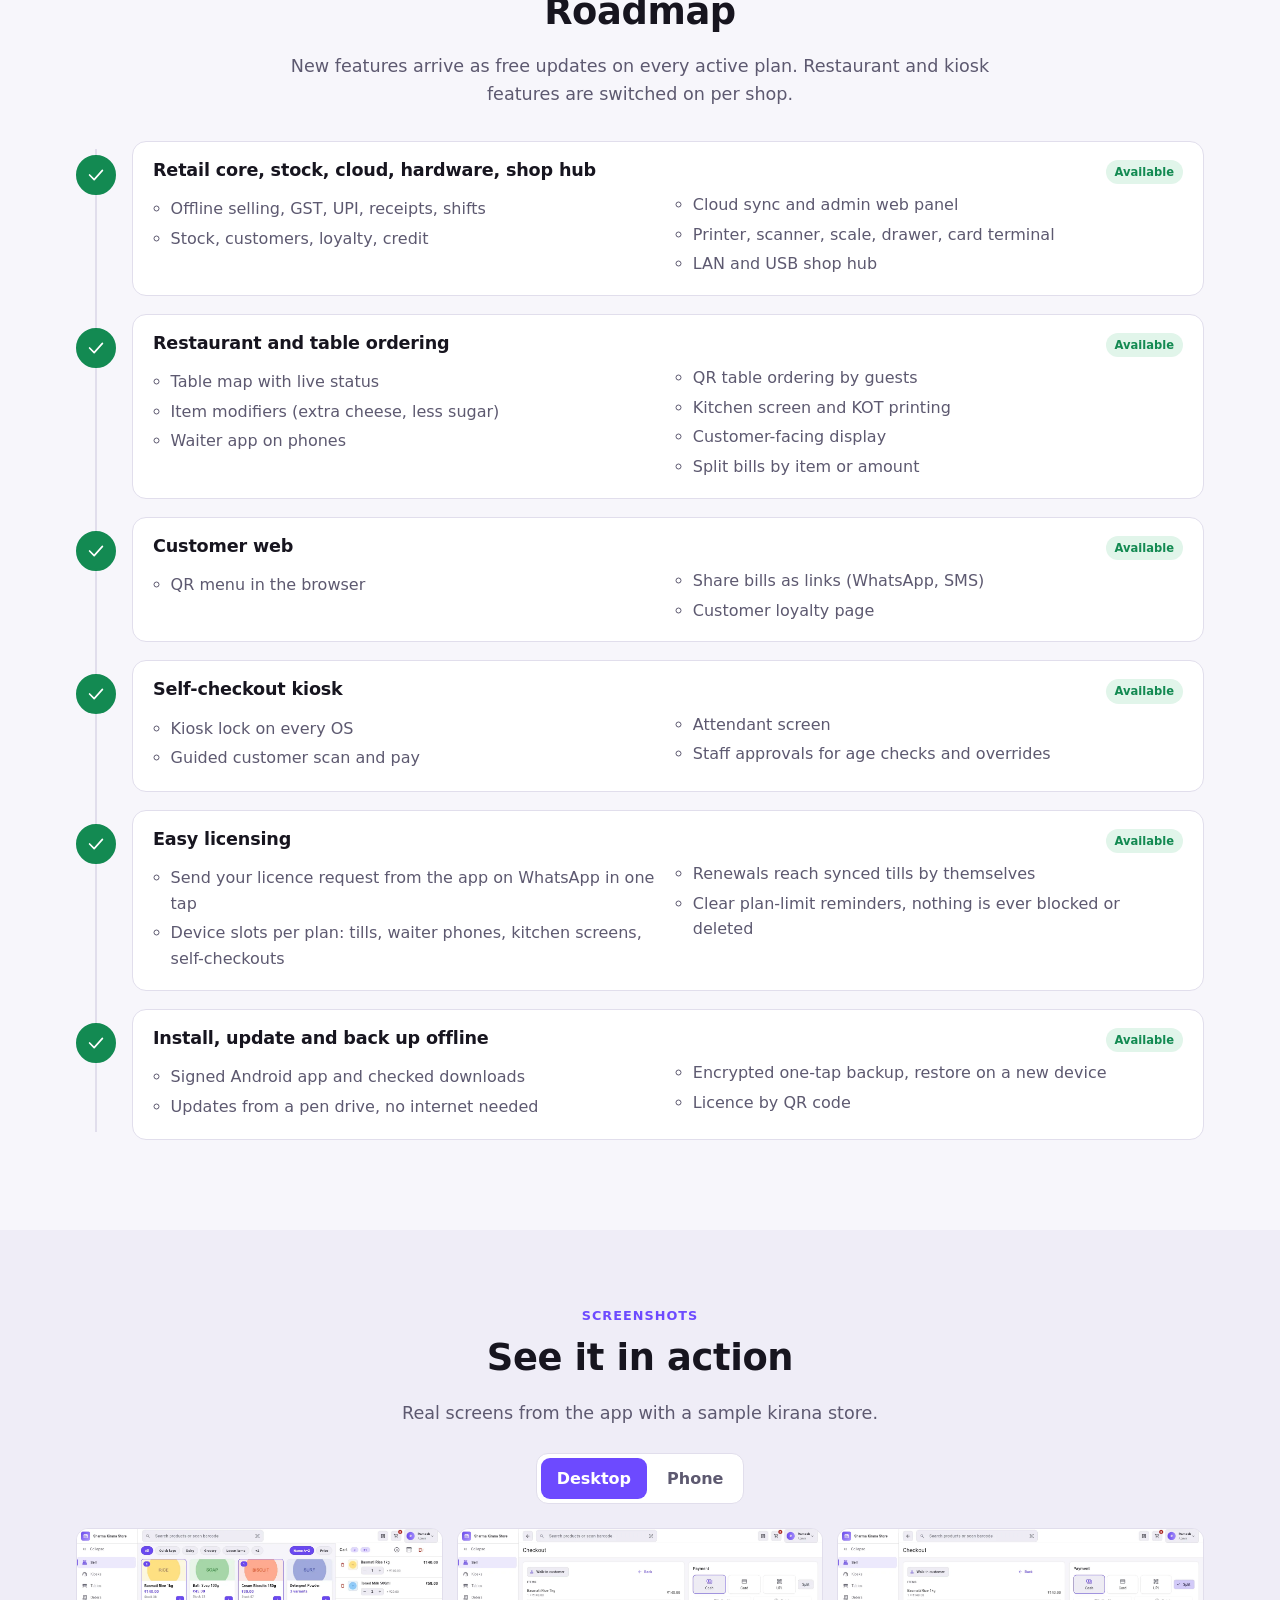
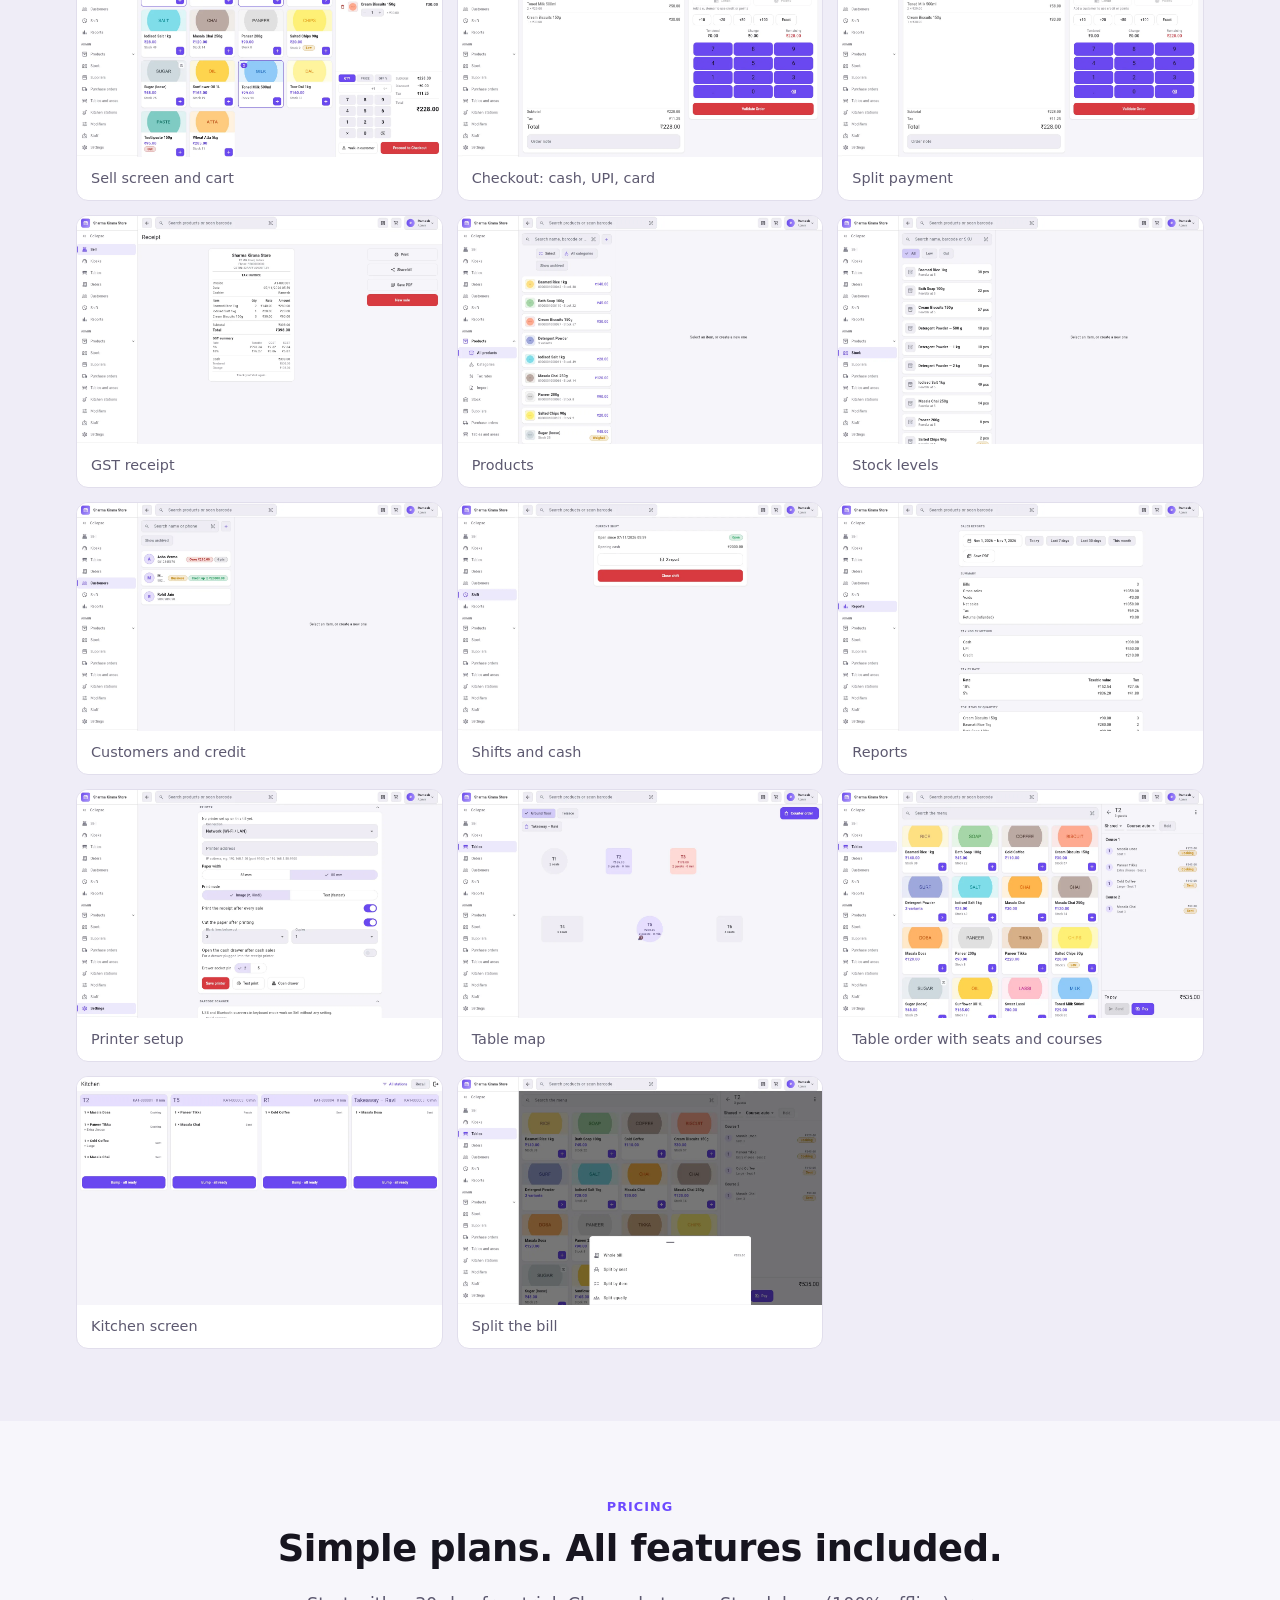
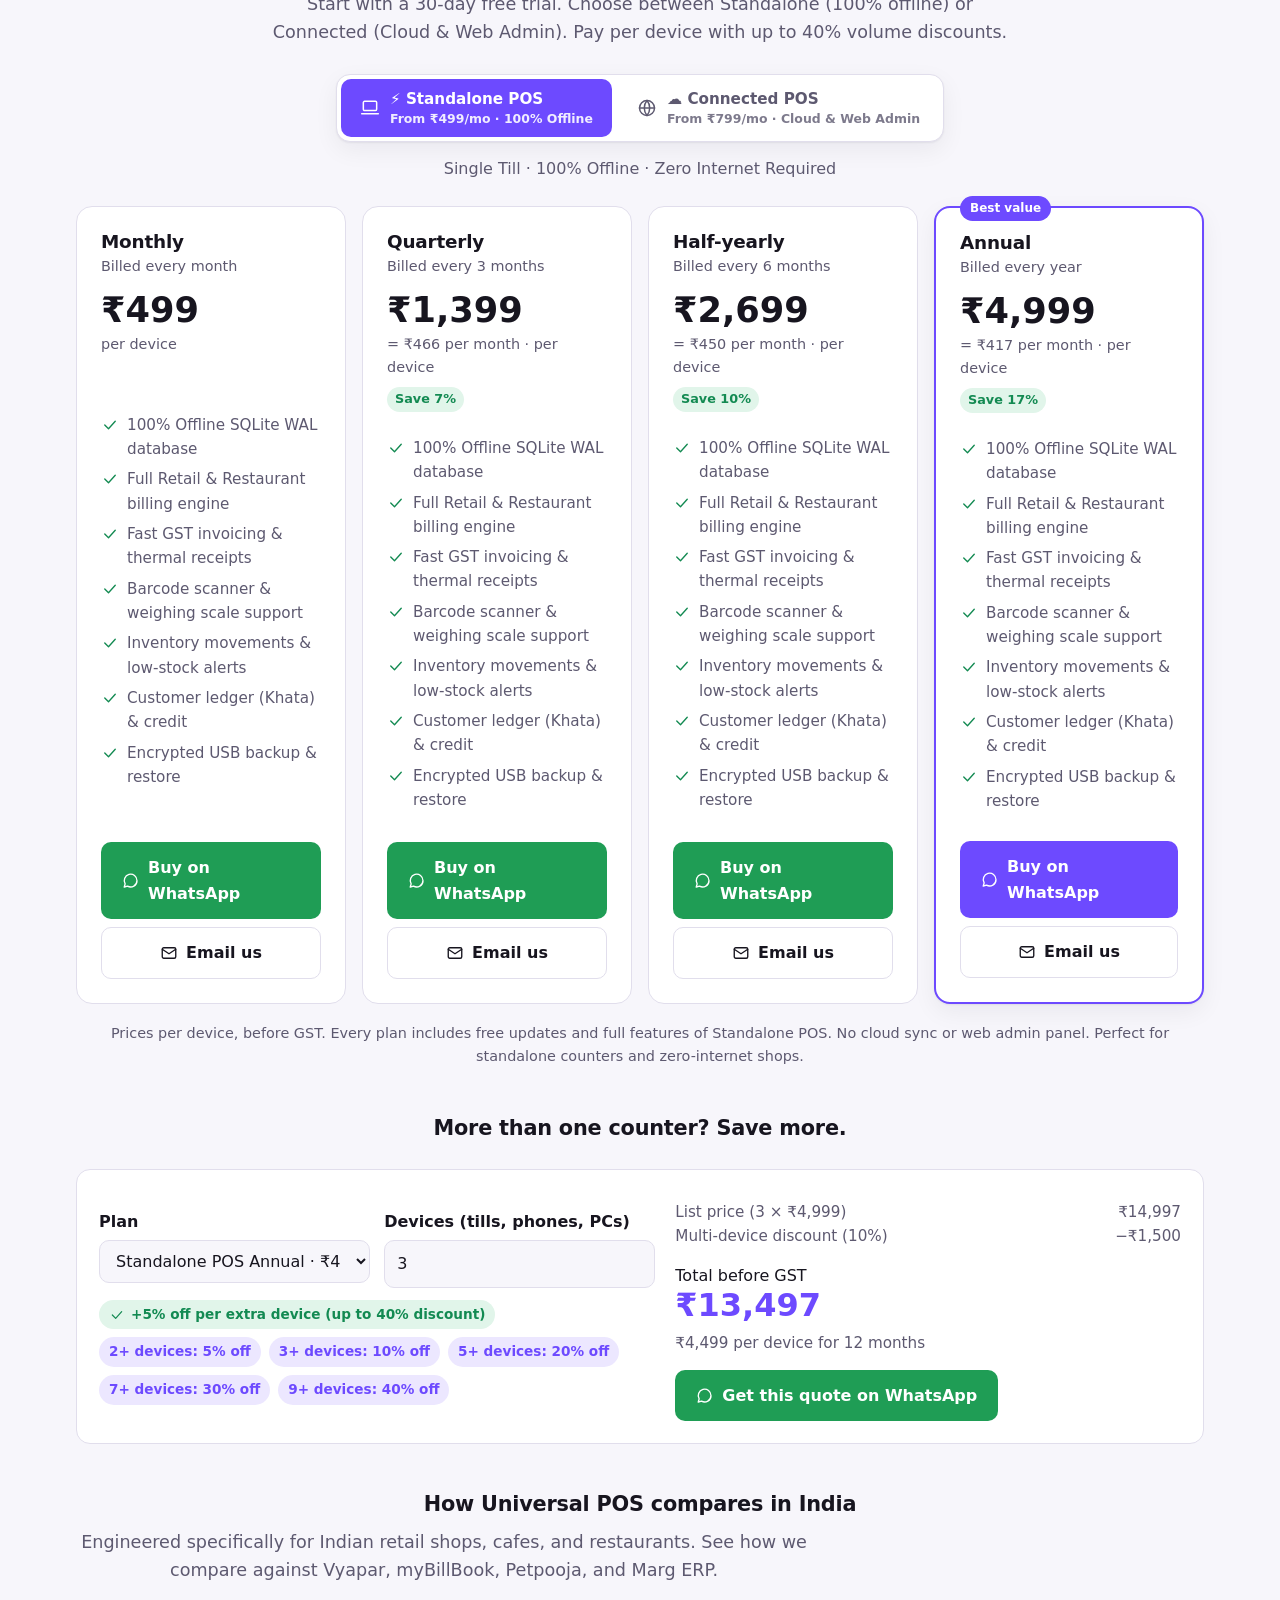
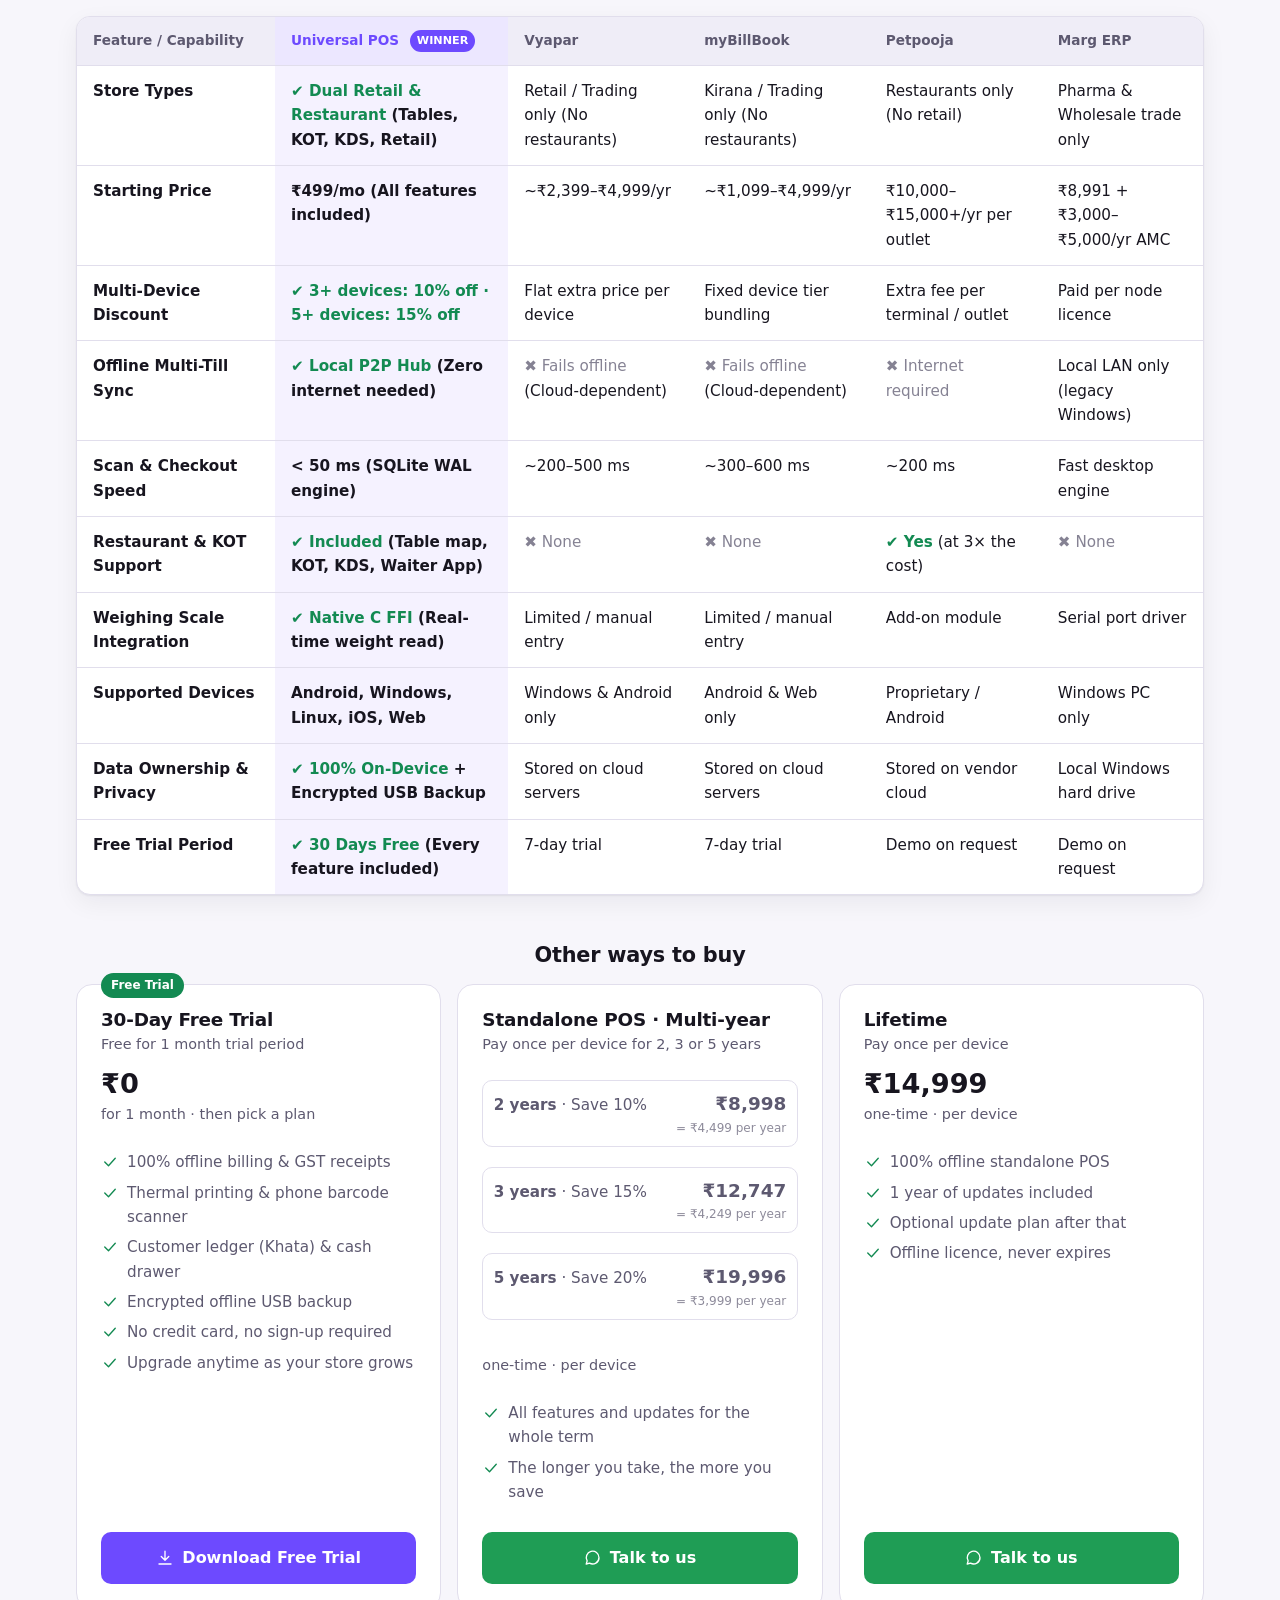
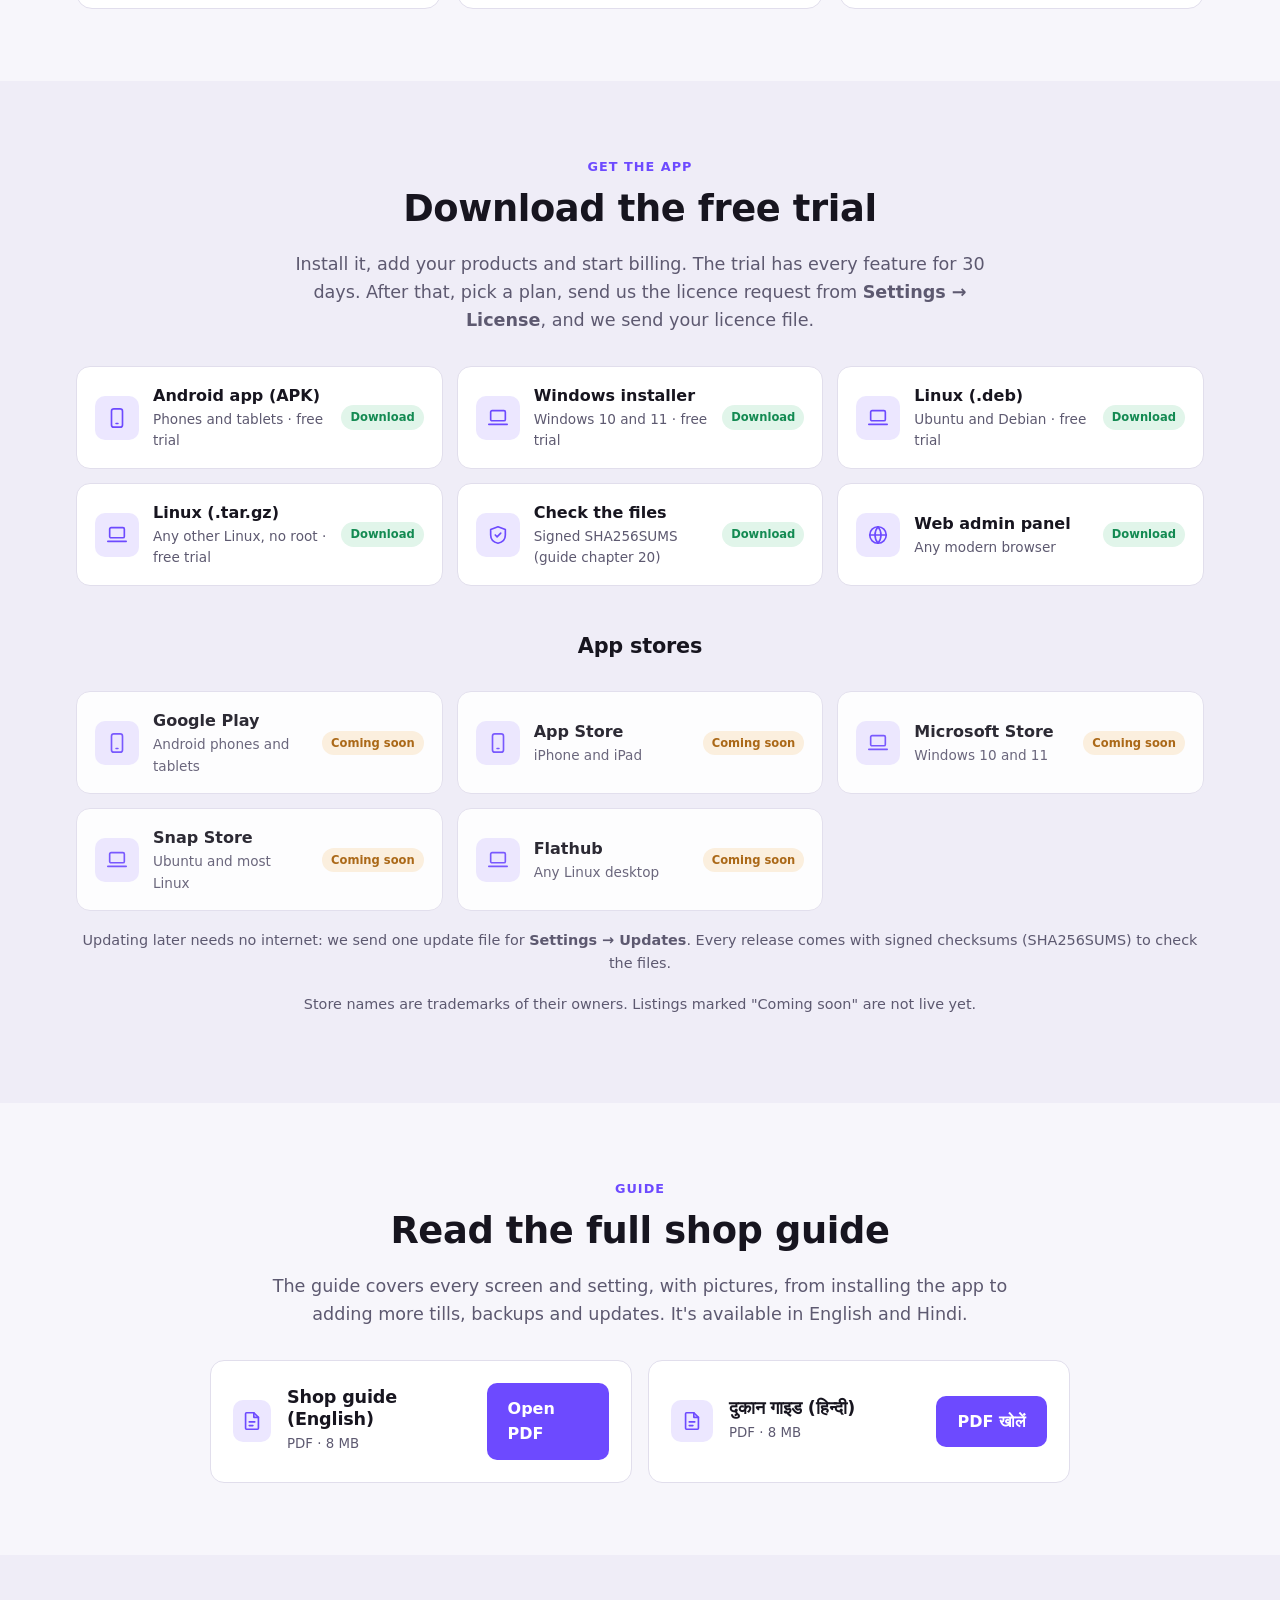
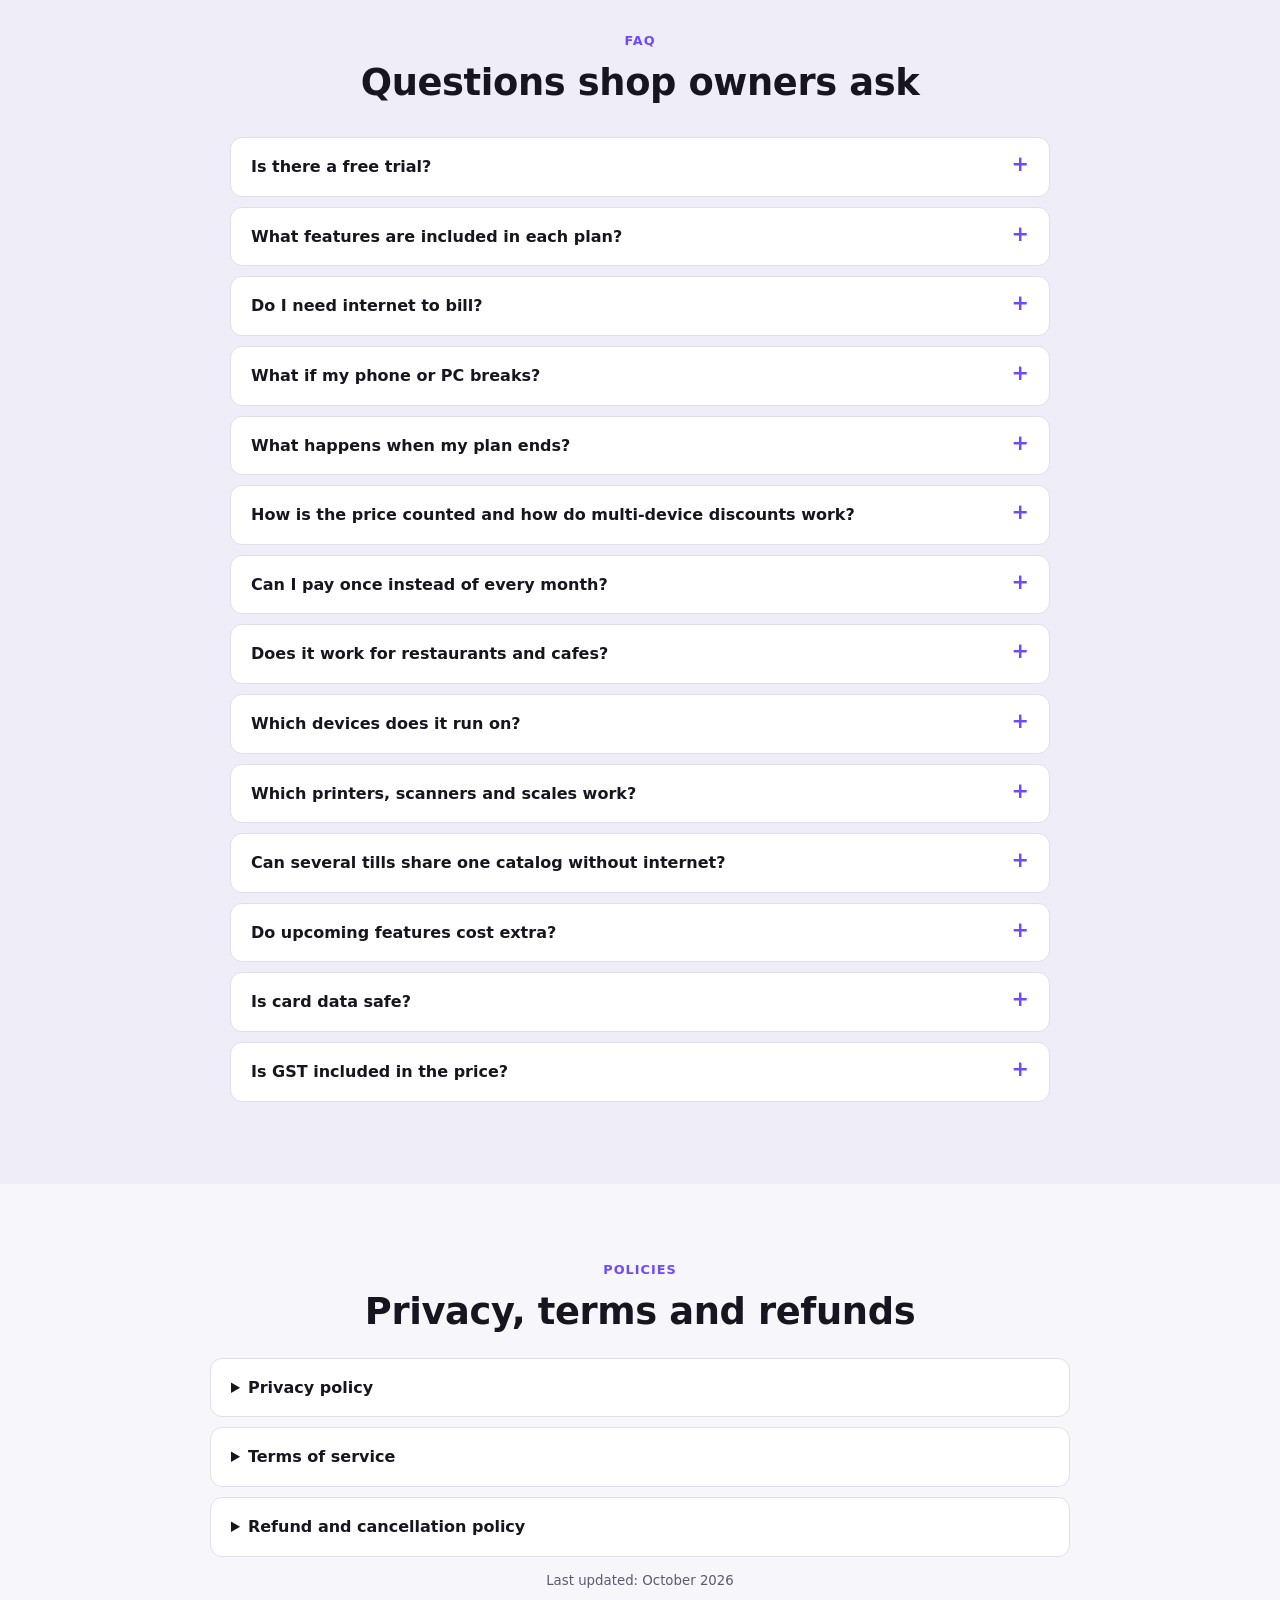
==== commit d2dd0f06: "Hide direct domain exposure in customer view; link to Web Admin Panel in background" ====
--- a/index.html
+++ b/index.html
@@ -164,7 +164,7 @@
           "name": "What features are included in each plan?",
           "acceptedAnswer": {
             "@type": "Answer",
-            "text": "Every plan includes all features: full retail & restaurant billing, local SQLite database, fast GST invoicing, thermal printing, barcode scanning, scale integration, real-time cloud sync across counters, the Web Admin Panel (panel.quantlogiq.in) to manage your store from any browser, owner phone live reports, and automated backups."
+            "text": "Every plan includes all features: full retail & restaurant billing, local SQLite database, fast GST invoicing, thermal printing, barcode scanning, scale integration, real-time cloud sync across counters, the Web Admin Panel to manage your store from any browser, owner phone live reports, and automated backups."
           }
         },
         {
@@ -823,7 +823,7 @@
     <div class="center"><span class="eyebrow">FAQ</span><h2>Questions shop owners ask</h2></div>
     <div class="faq">
       <details><summary>Is there a free trial?</summary><p>Yes. Download the app and use every feature free for 30 days, with no card and no sign-up. Pick a plan when you're ready, and your products and bills stay as they are.</p></details>
-      <details><summary>What features are included in each plan?</summary><p>Every plan includes <b>all features</b>: complete retail and restaurant engine, local SQLite database, fast GST billing, thermal printing, barcode scanning, weighing scale integration, real-time cloud sync across counters, the Web Admin Panel (<a href="https://panel.quantlogiq.in/#/admin/connect" target="_blank" rel="noopener">panel.quantlogiq.in</a>) to manage your store from any browser, owner live sales reports on phone, and encrypted automated backups.</p></details>
+      <details><summary>What features are included in each plan?</summary><p>Every plan includes <b>all features</b>: complete retail and restaurant engine, local SQLite database, fast GST billing, thermal printing, barcode scanning, weighing scale integration, real-time cloud sync across counters, the <a href="https://panel.quantlogiq.in/#/admin/connect" target="_blank" rel="noopener">Web Admin Panel</a> to manage your store from any browser, owner live sales reports on phone, and encrypted automated backups.</p></details>
       <details><summary>Do I need internet to bill?</summary><p>No. Every sale is saved on the device first. Internet only matters for cloud sync, which catches up by itself once you're back online. Backups and updates work from a pen drive.</p></details>
       <details><summary>What if my phone or PC breaks?</summary><p>Back up from <b>Settings → Backup</b> to a pen drive (a PC can do it every day by itself). On the new device choose <b>Restore from backup</b>, pick the file and your shop's licence: products, customers, bills and staff come back. The file is encrypted and opens only with your licence.</p></details>
       <details><summary>What happens when my plan ends?</summary><p>You get 30 days of grace with a reminder banner. After that the app goes read-only: you can still see every bill, report and customer, but new sales stop until you renew. Your data is never locked away or deleted.</p></details>
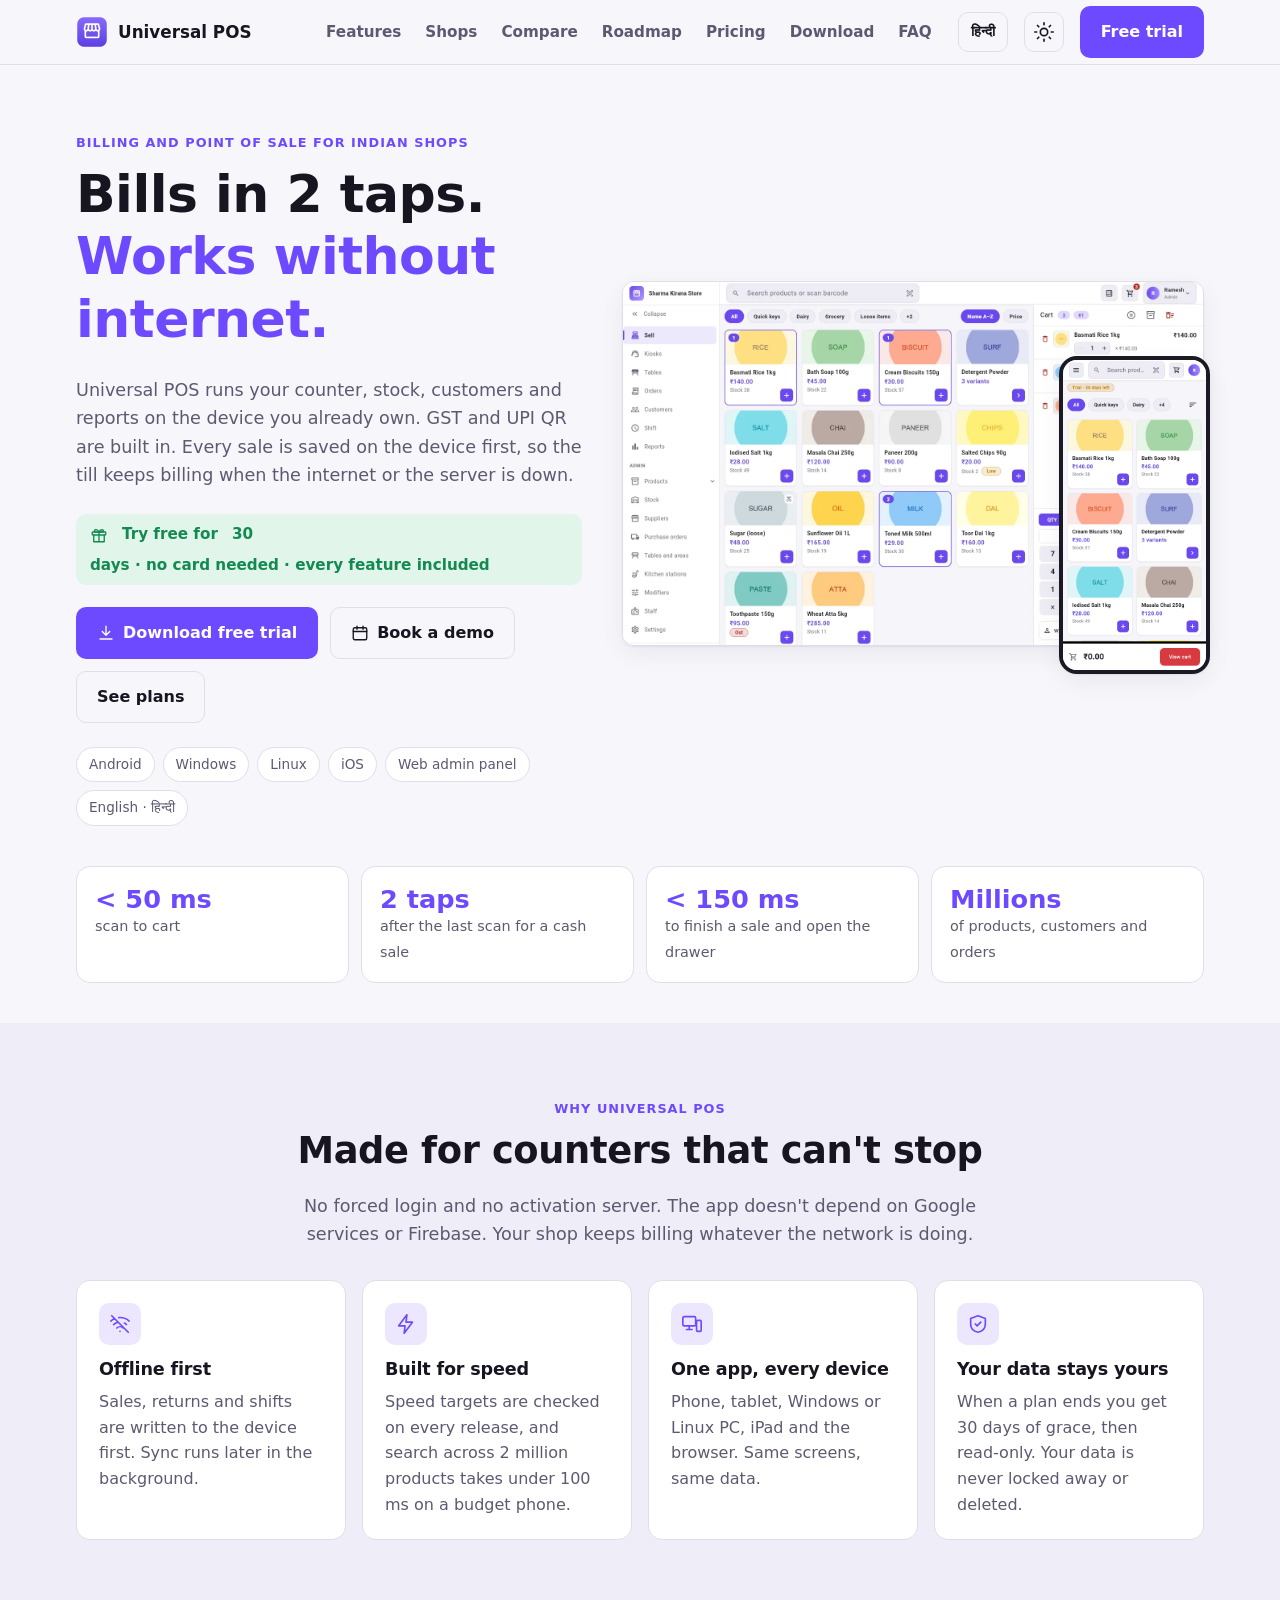
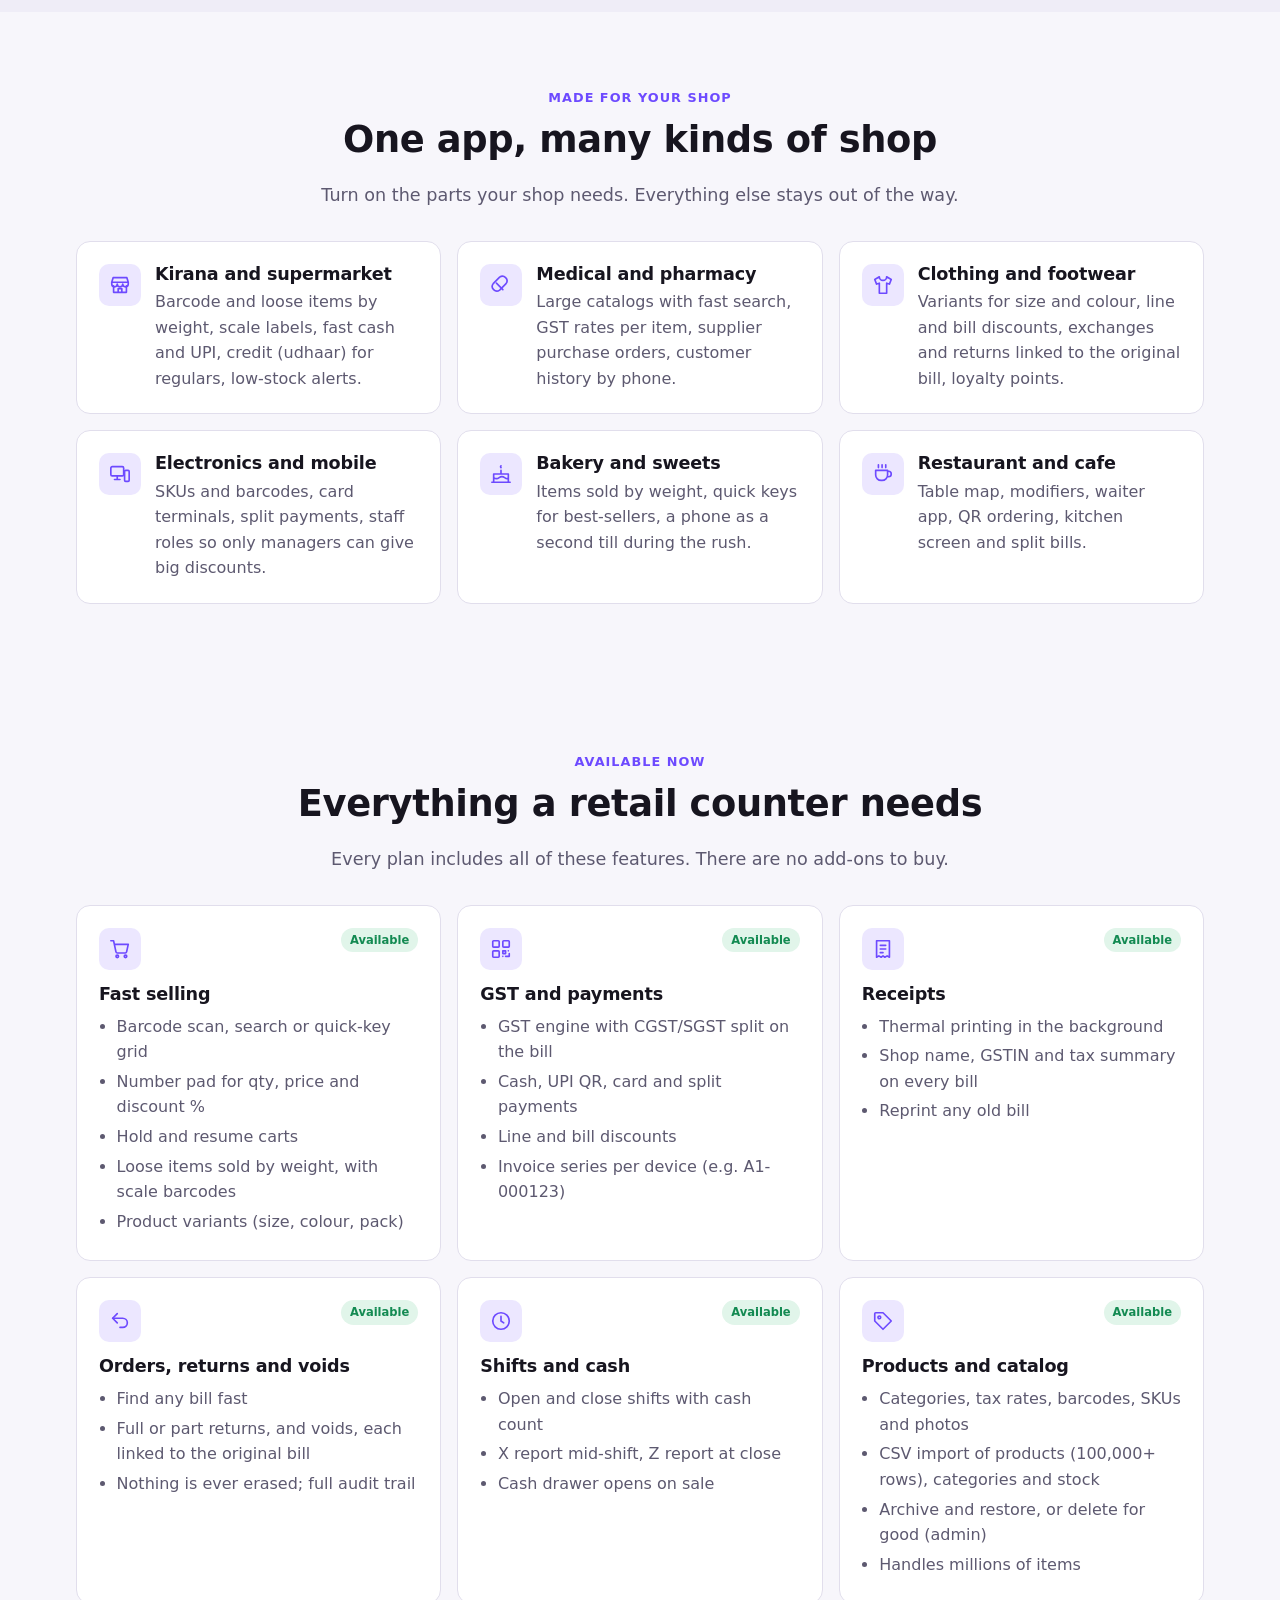
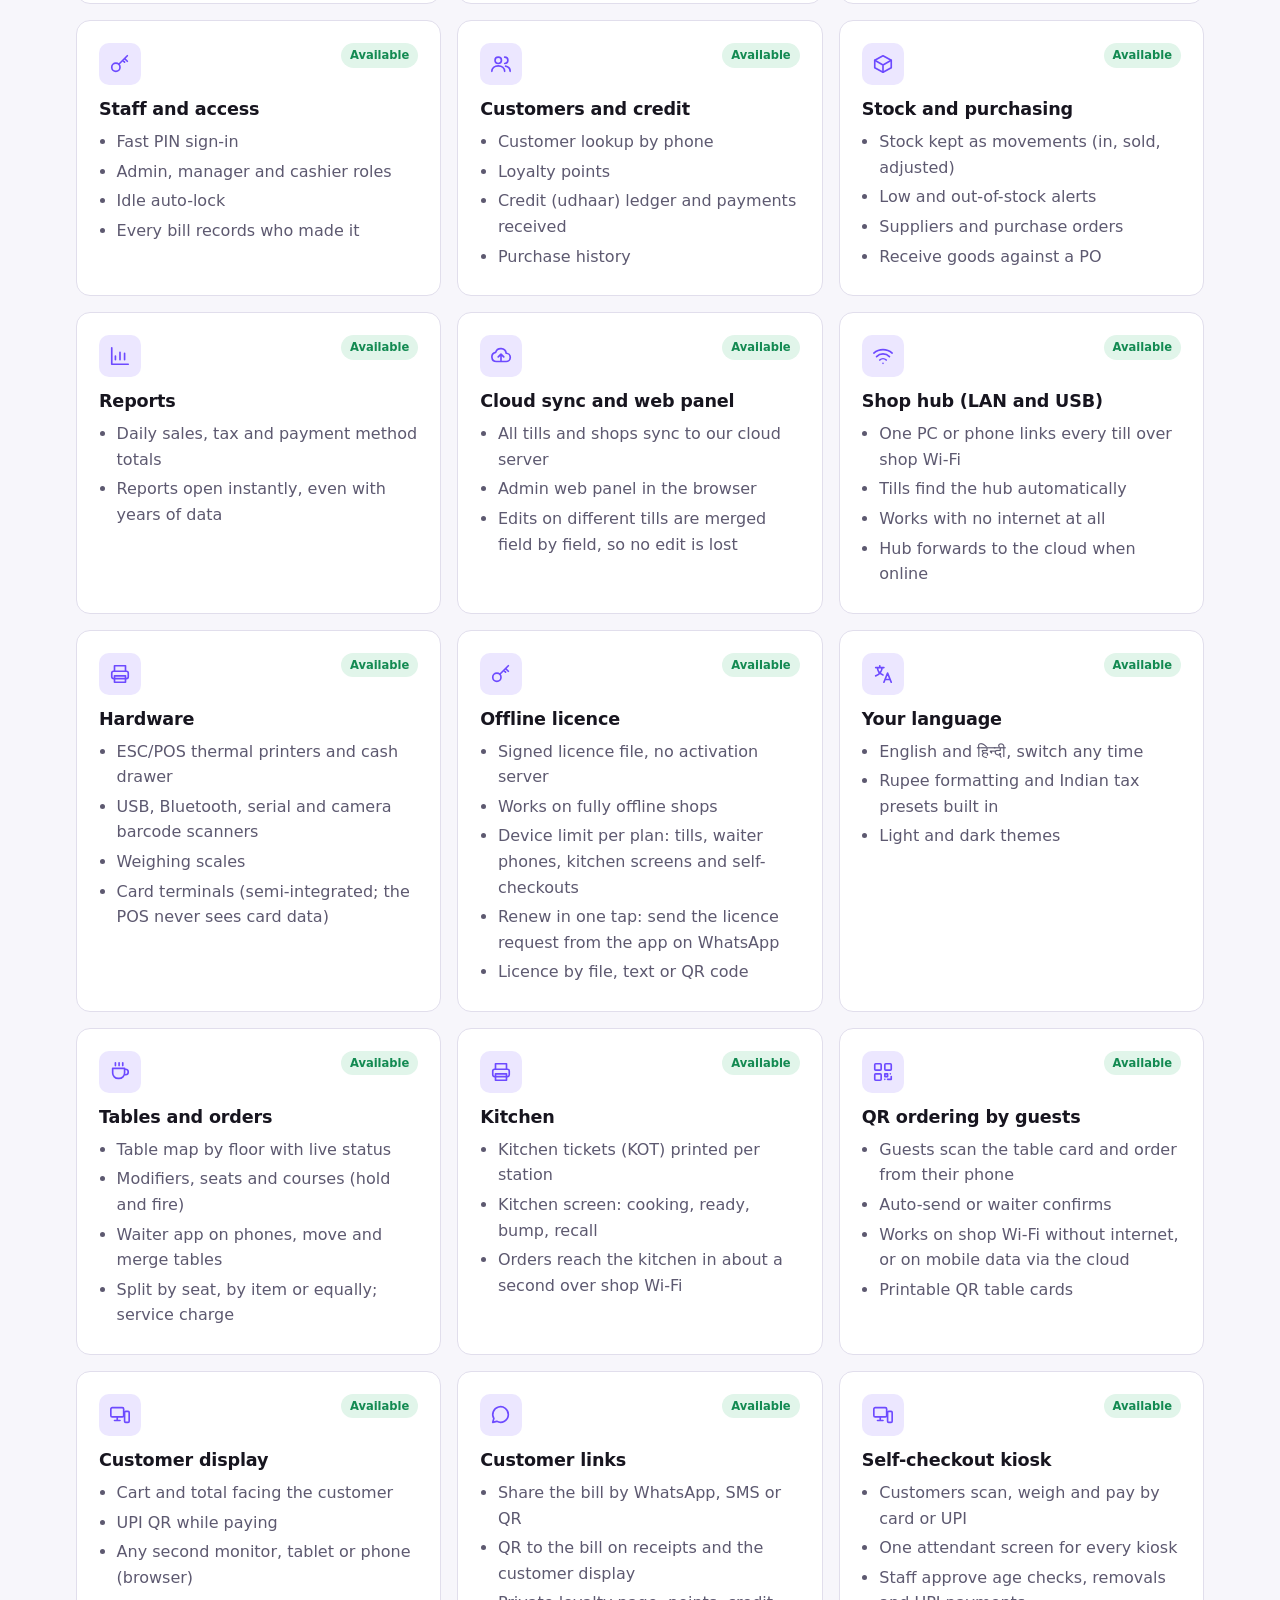
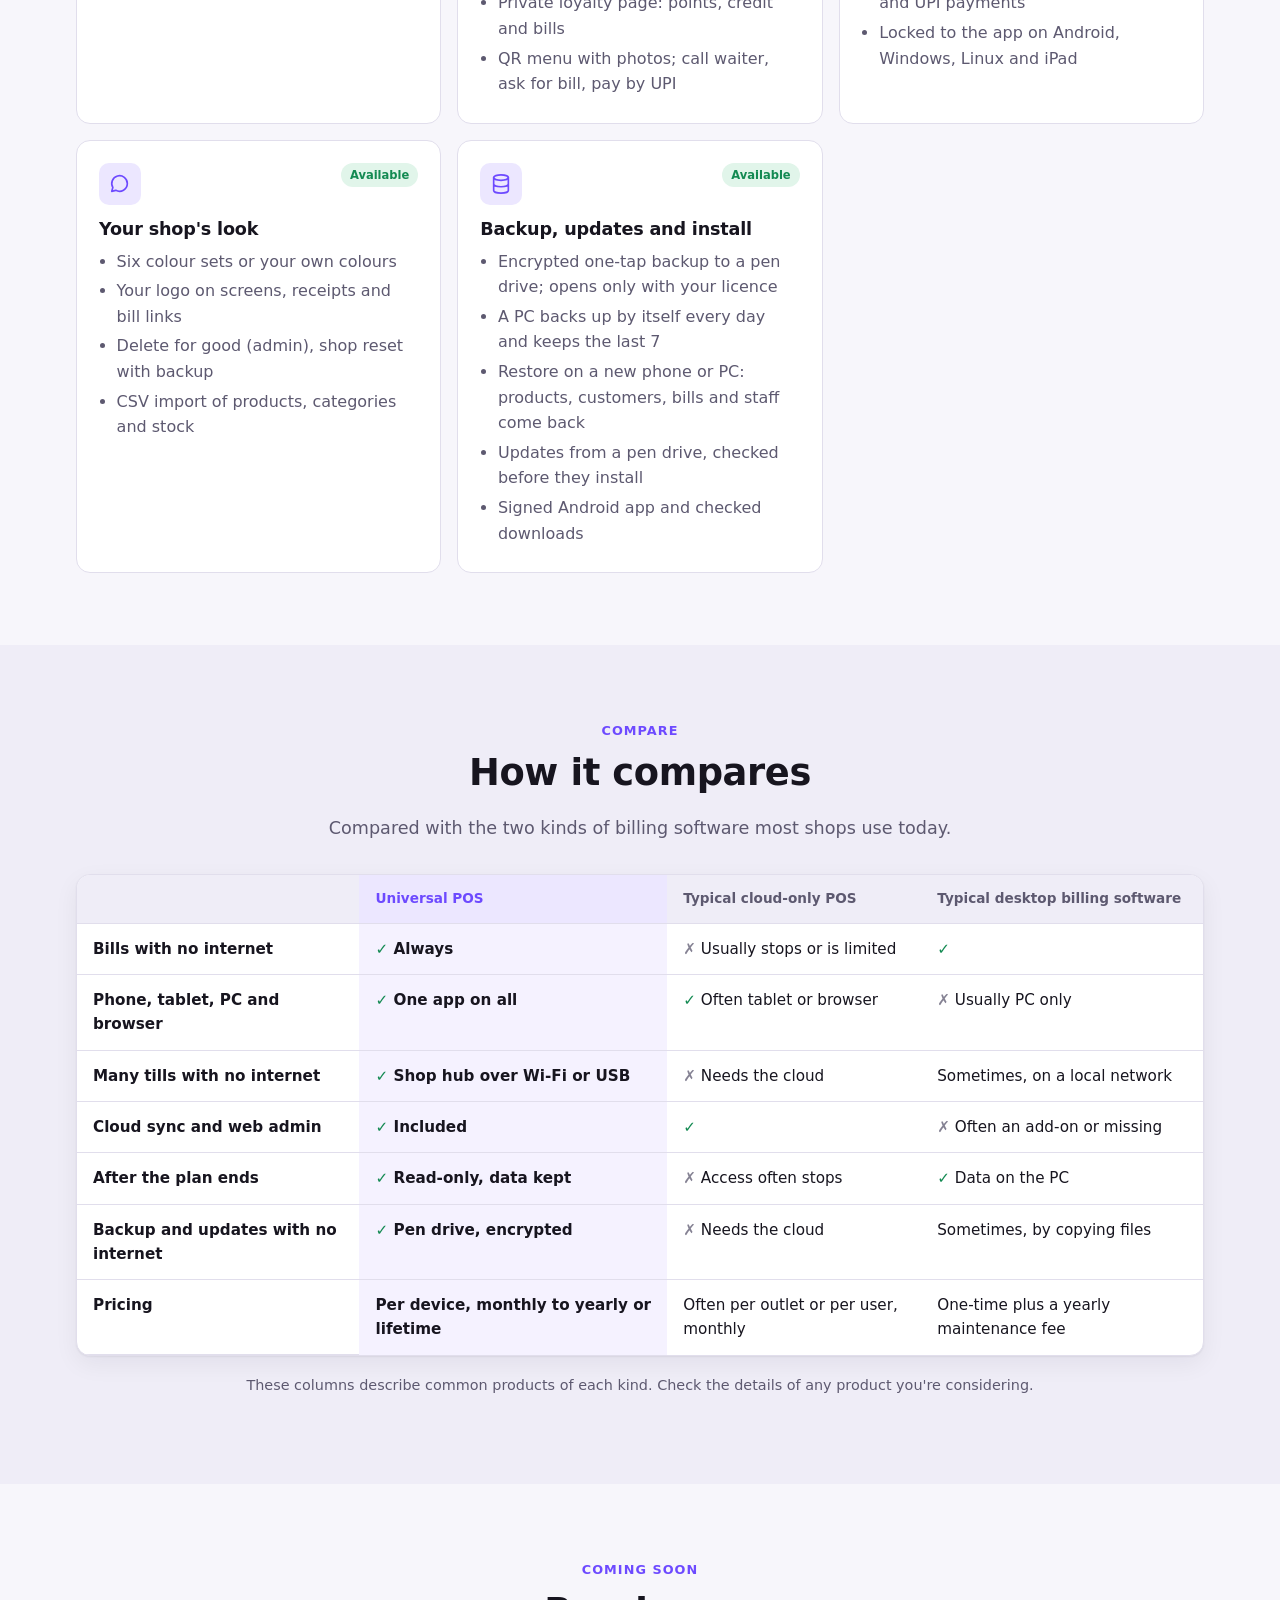
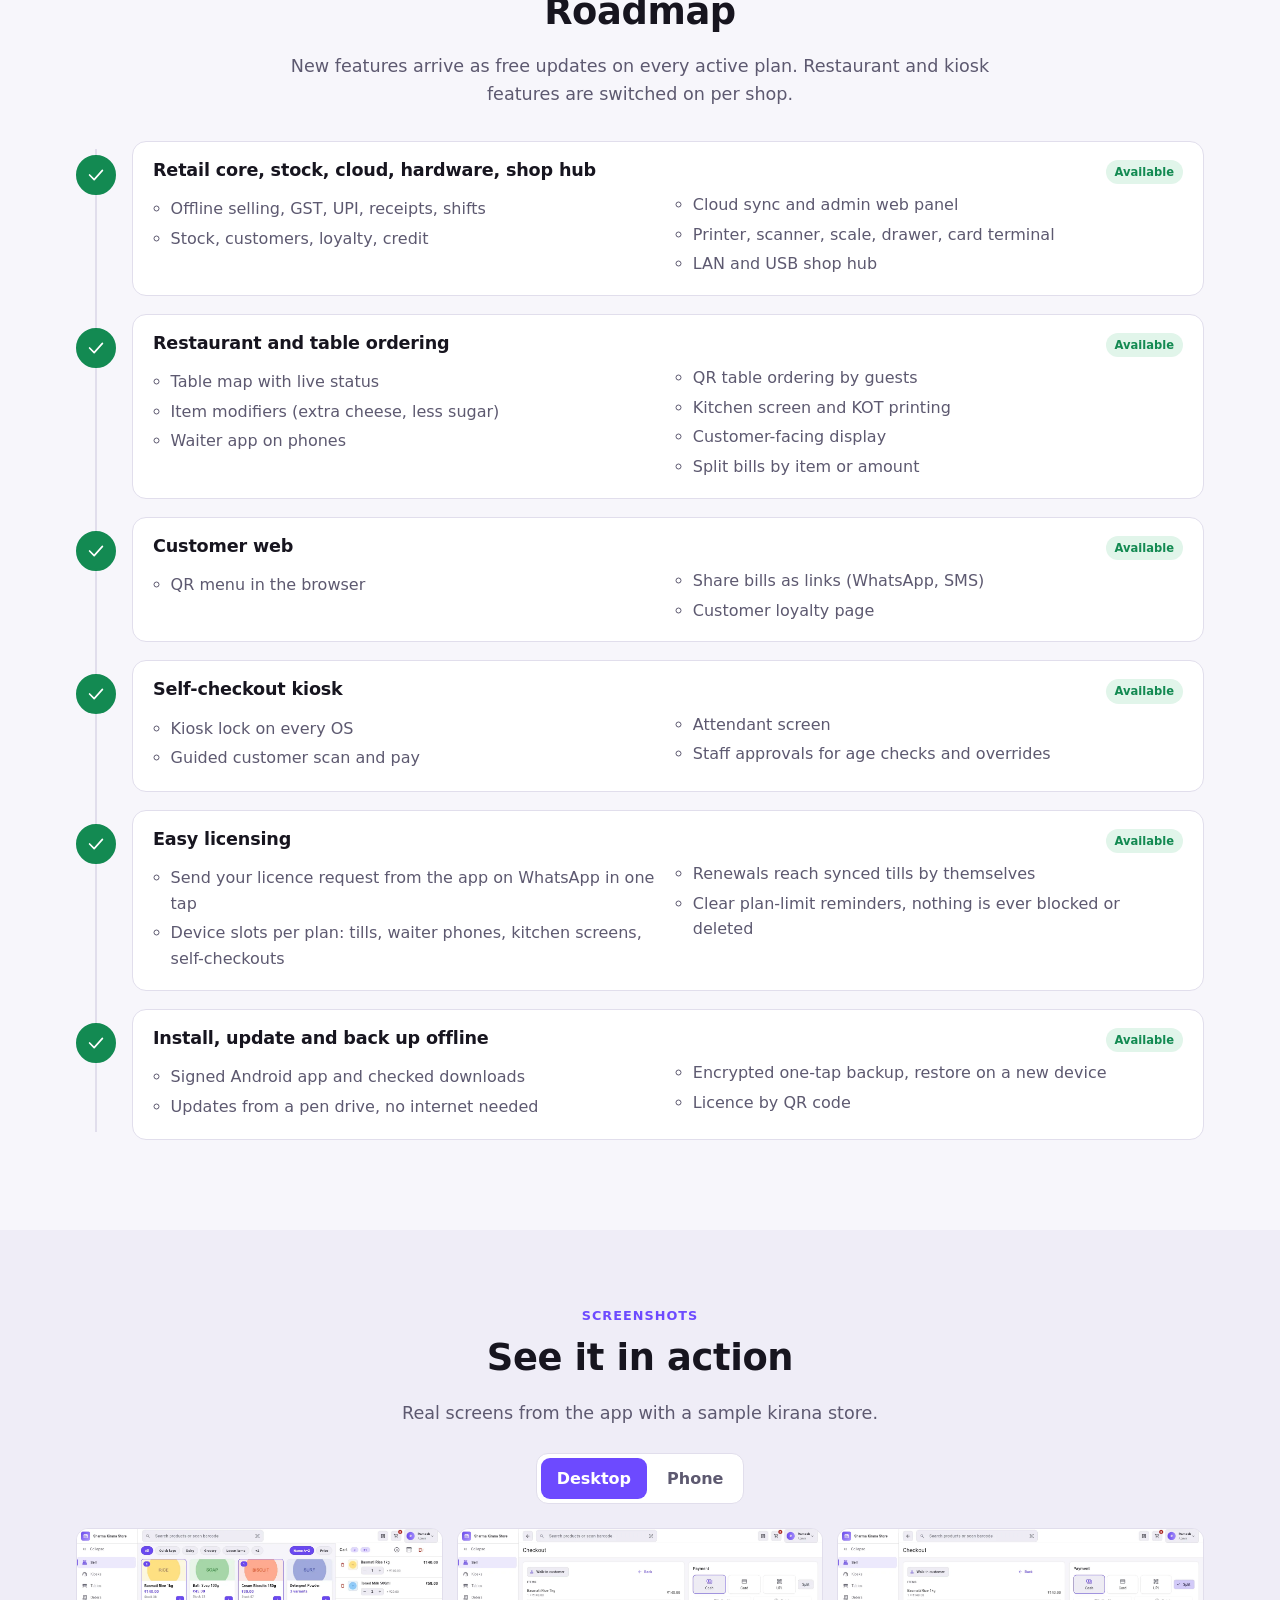
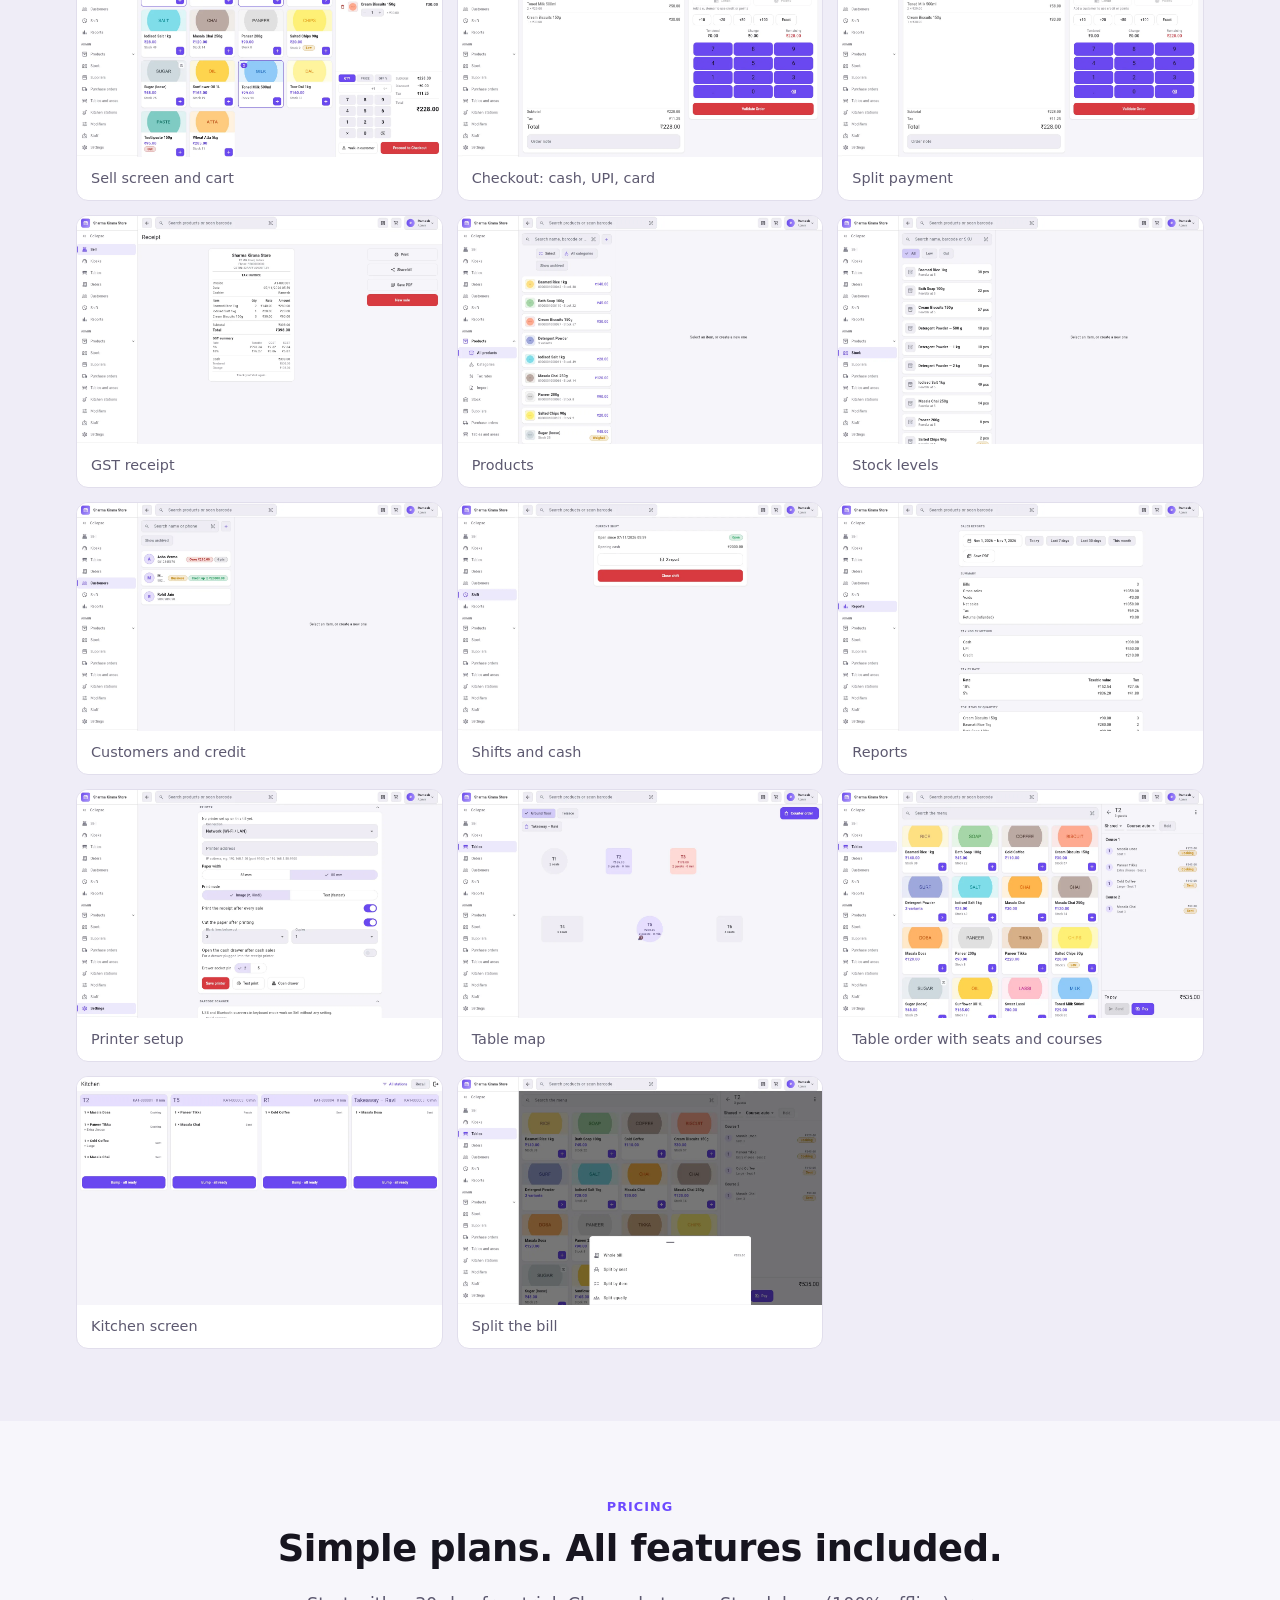
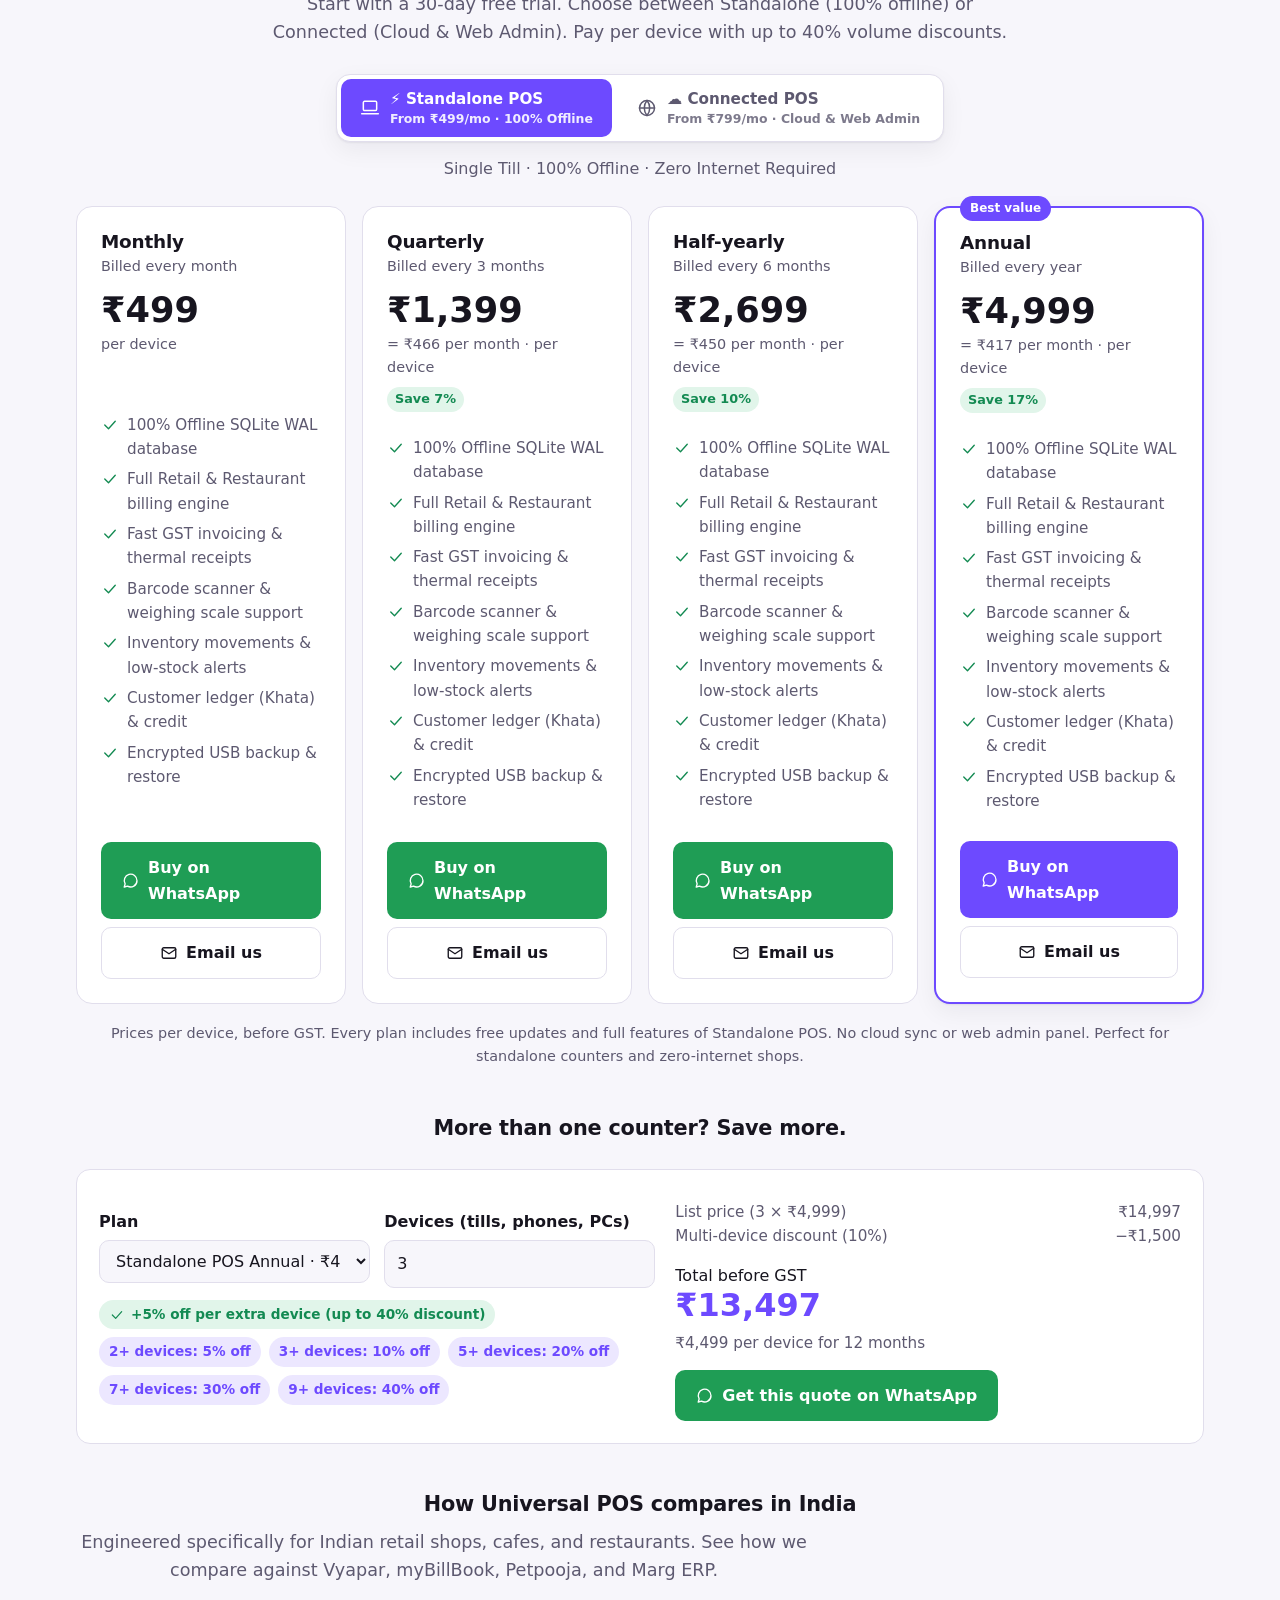
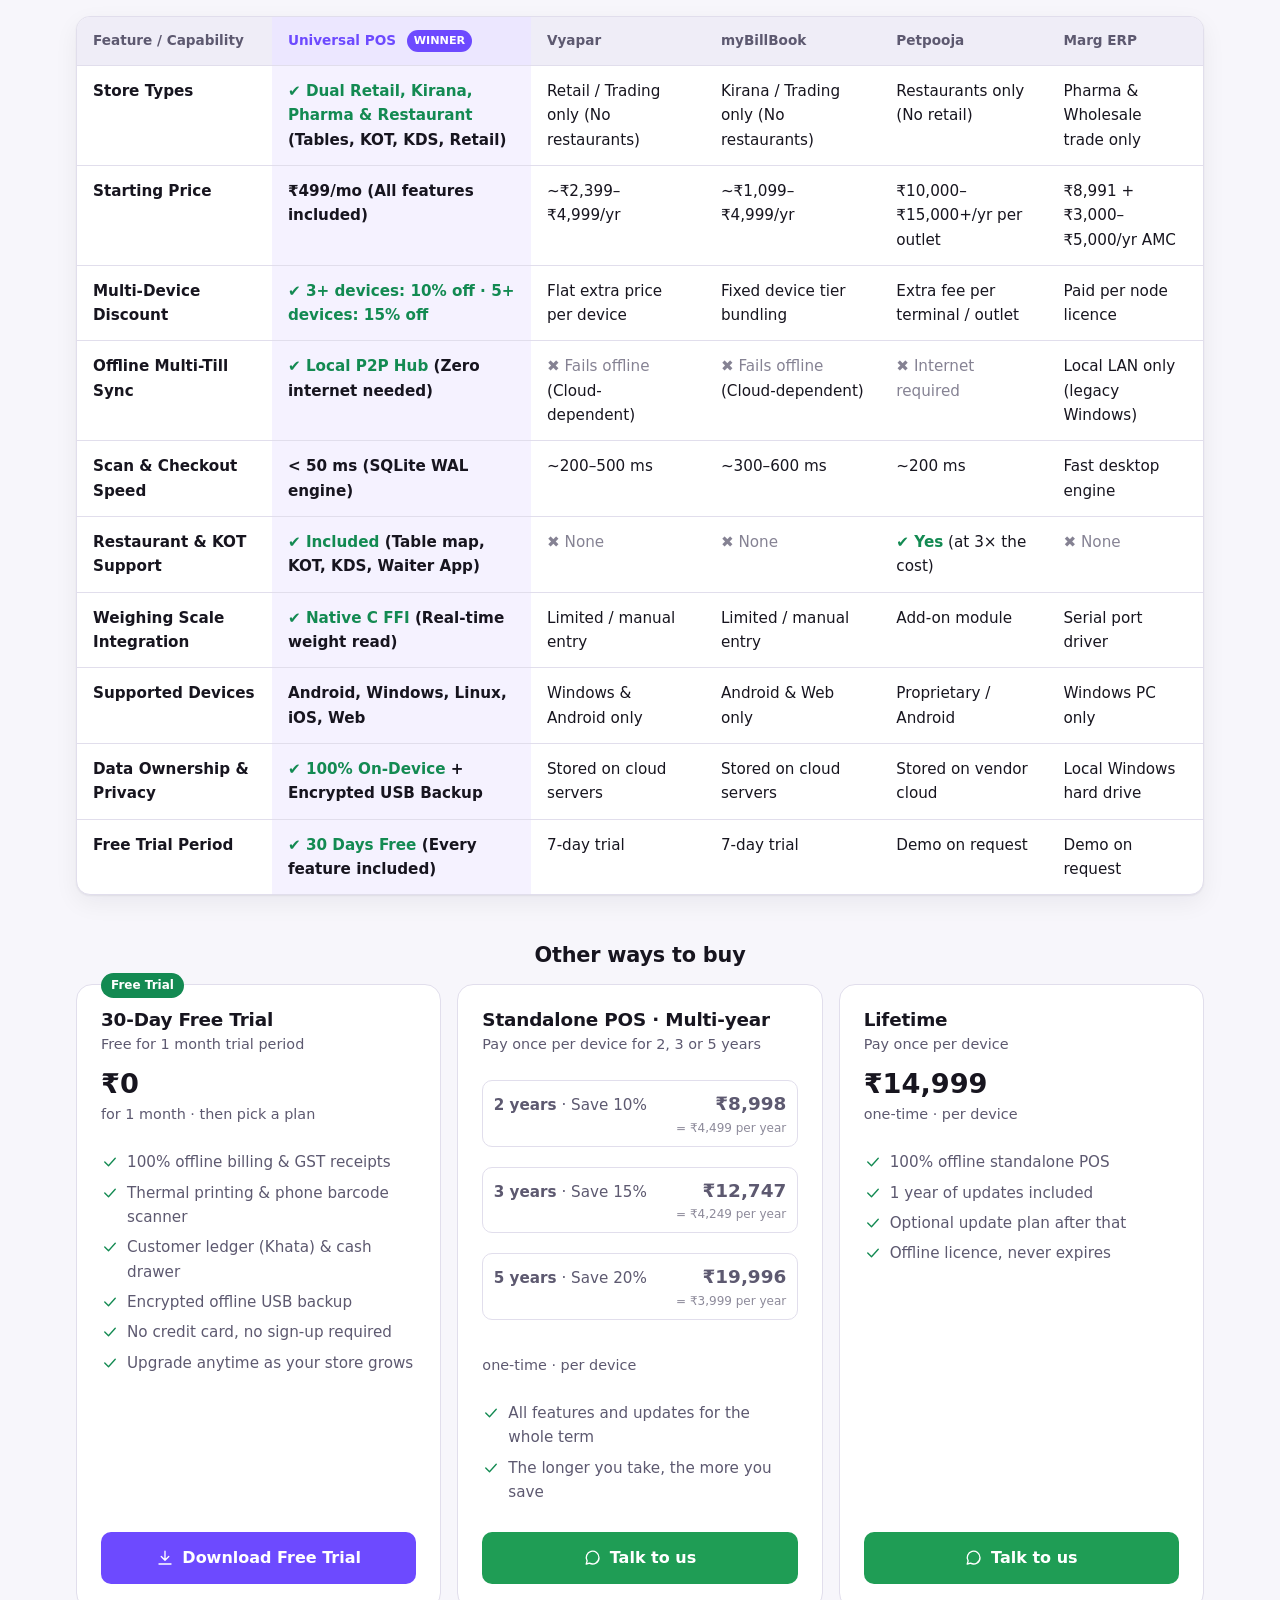
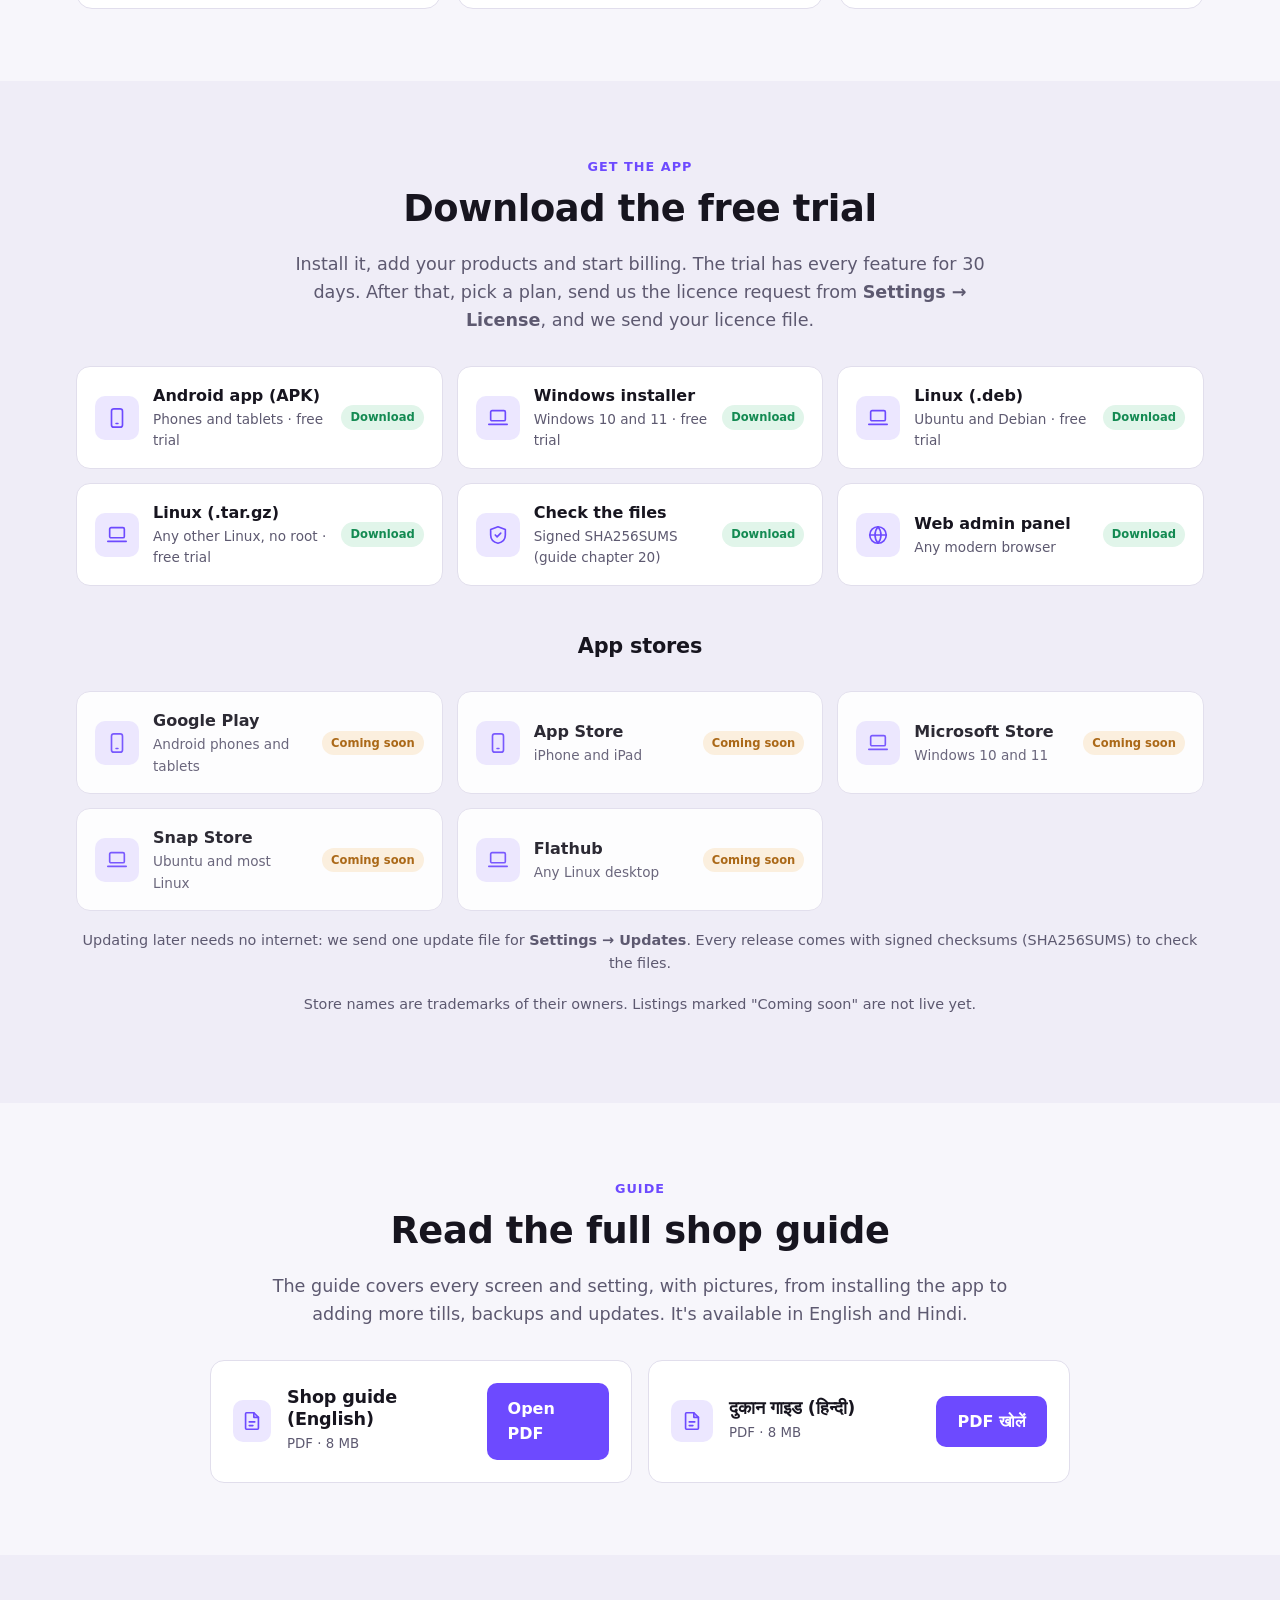
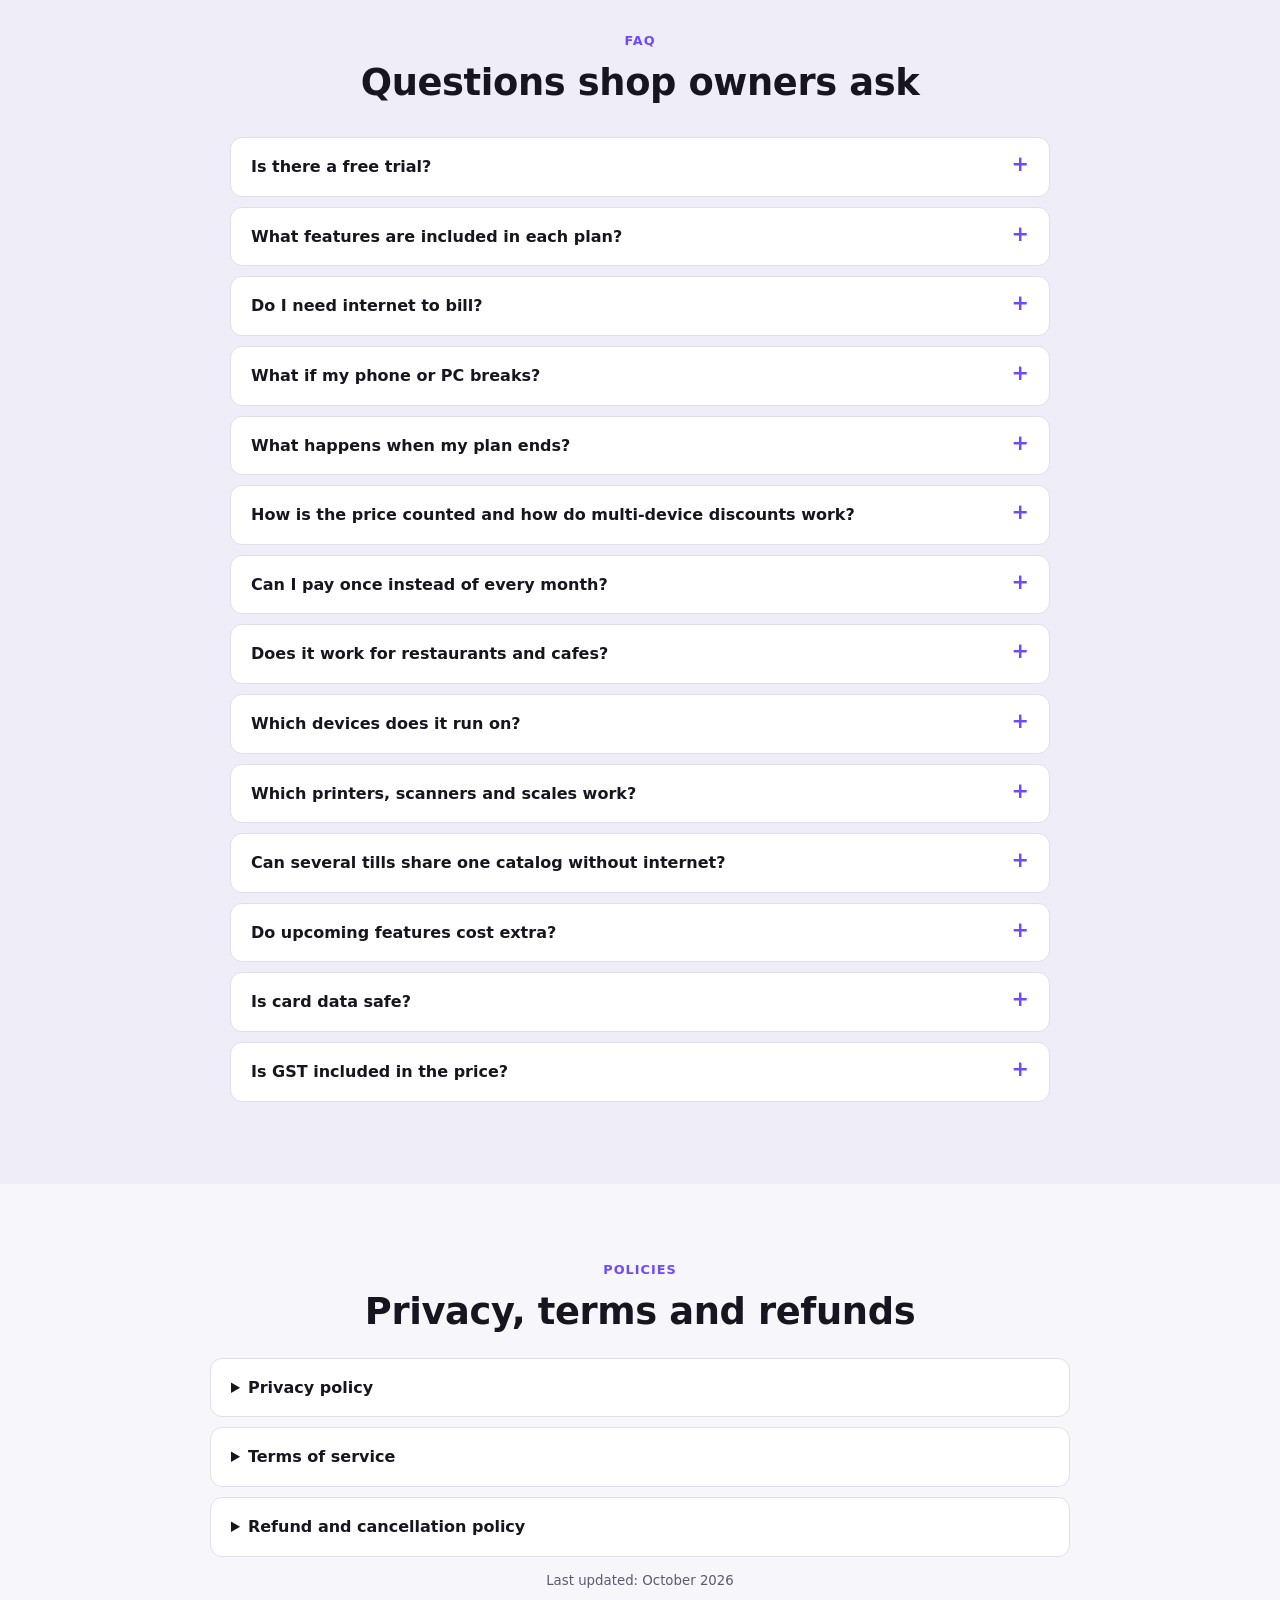
==== commit 6e2d3882: "Updated v0.1.9 tag" ====
--- a/index.html
+++ b/index.html
@@ -673,7 +673,7 @@
         <tbody>
           <tr>
             <td><b>Store Types</b></td>
-            <td class="us"><span class="yes">✔ Dual Retail &amp; Restaurant</span> (Tables, KOT, KDS, Retail)</td>
+            <td class="us"><span class="yes">✔ Dual Retail, Kirana, Pharma &amp; Restaurant</span> (Tables, KOT, KDS, Retail)</td>
             <td>Retail / Trading only (No restaurants)</td>
             <td>Kirana / Trading only (No restaurants)</td>
             <td>Restaurants only (No retail)</td>
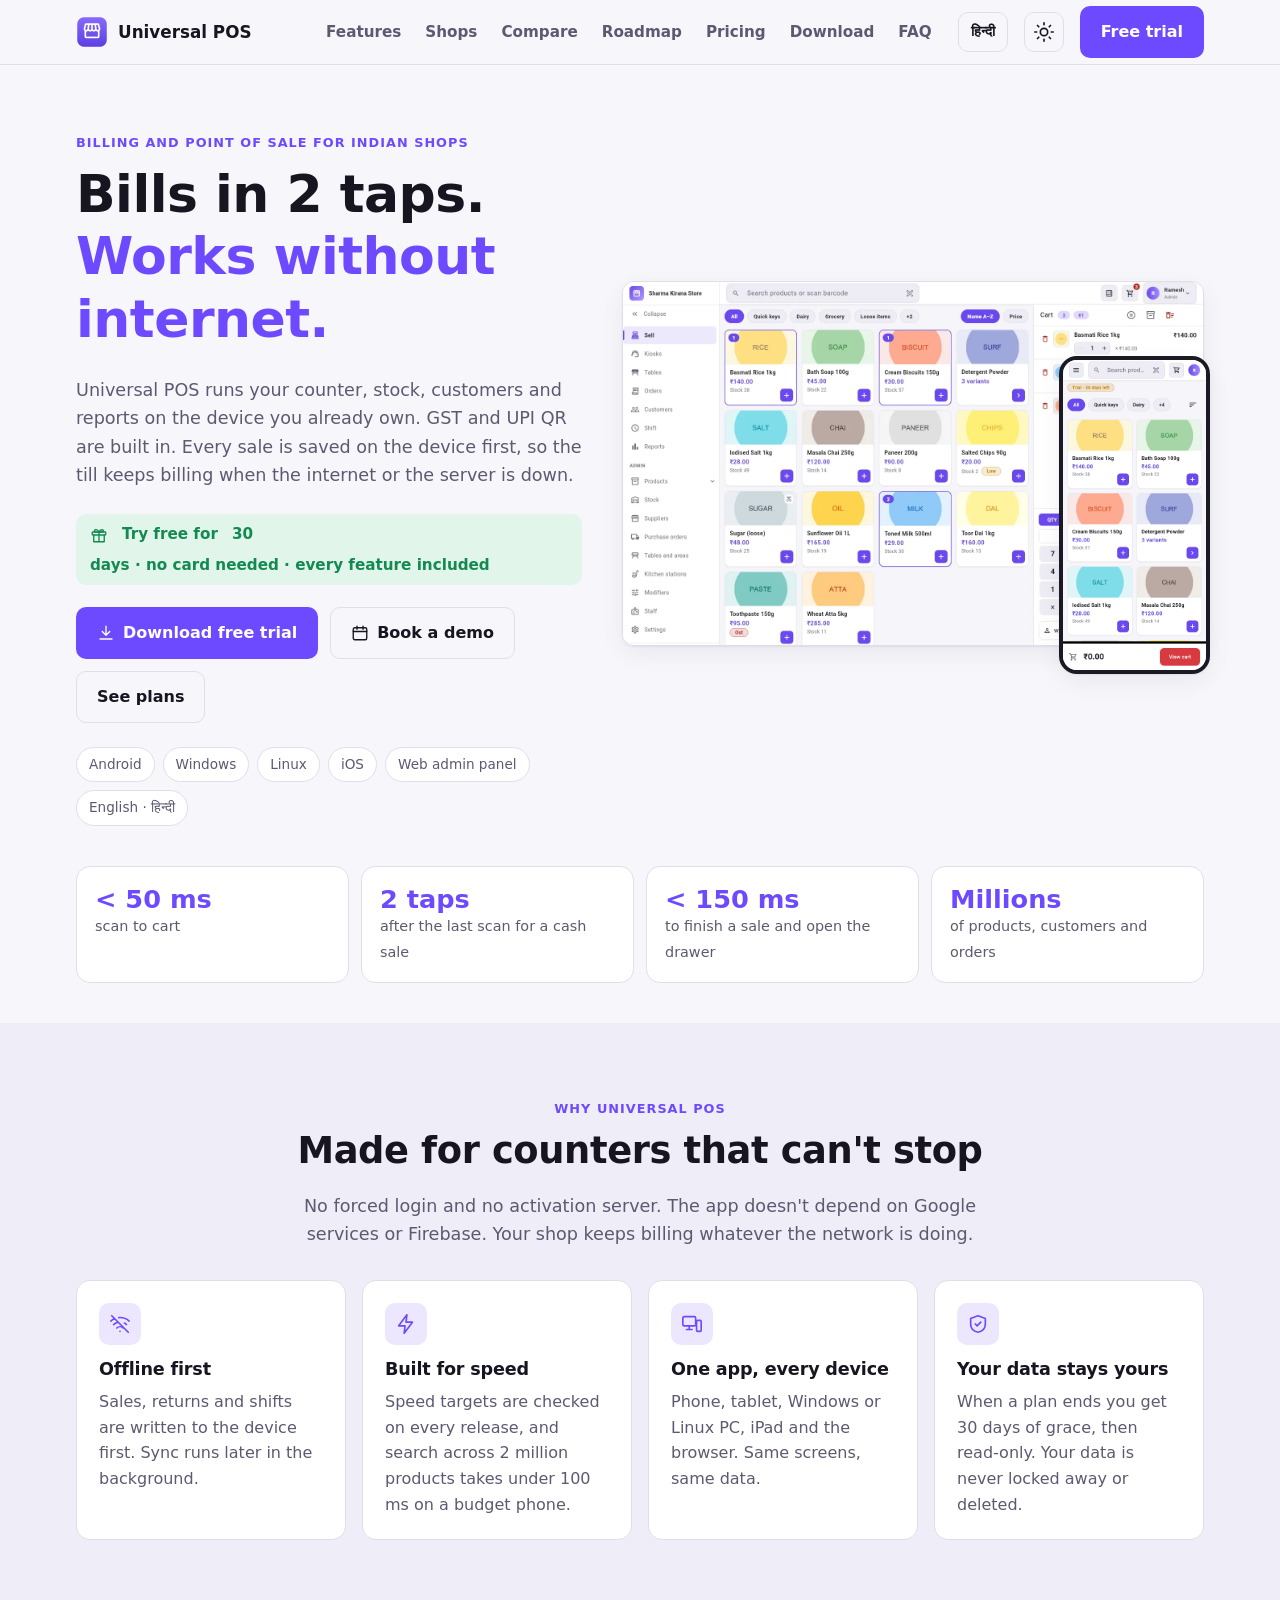
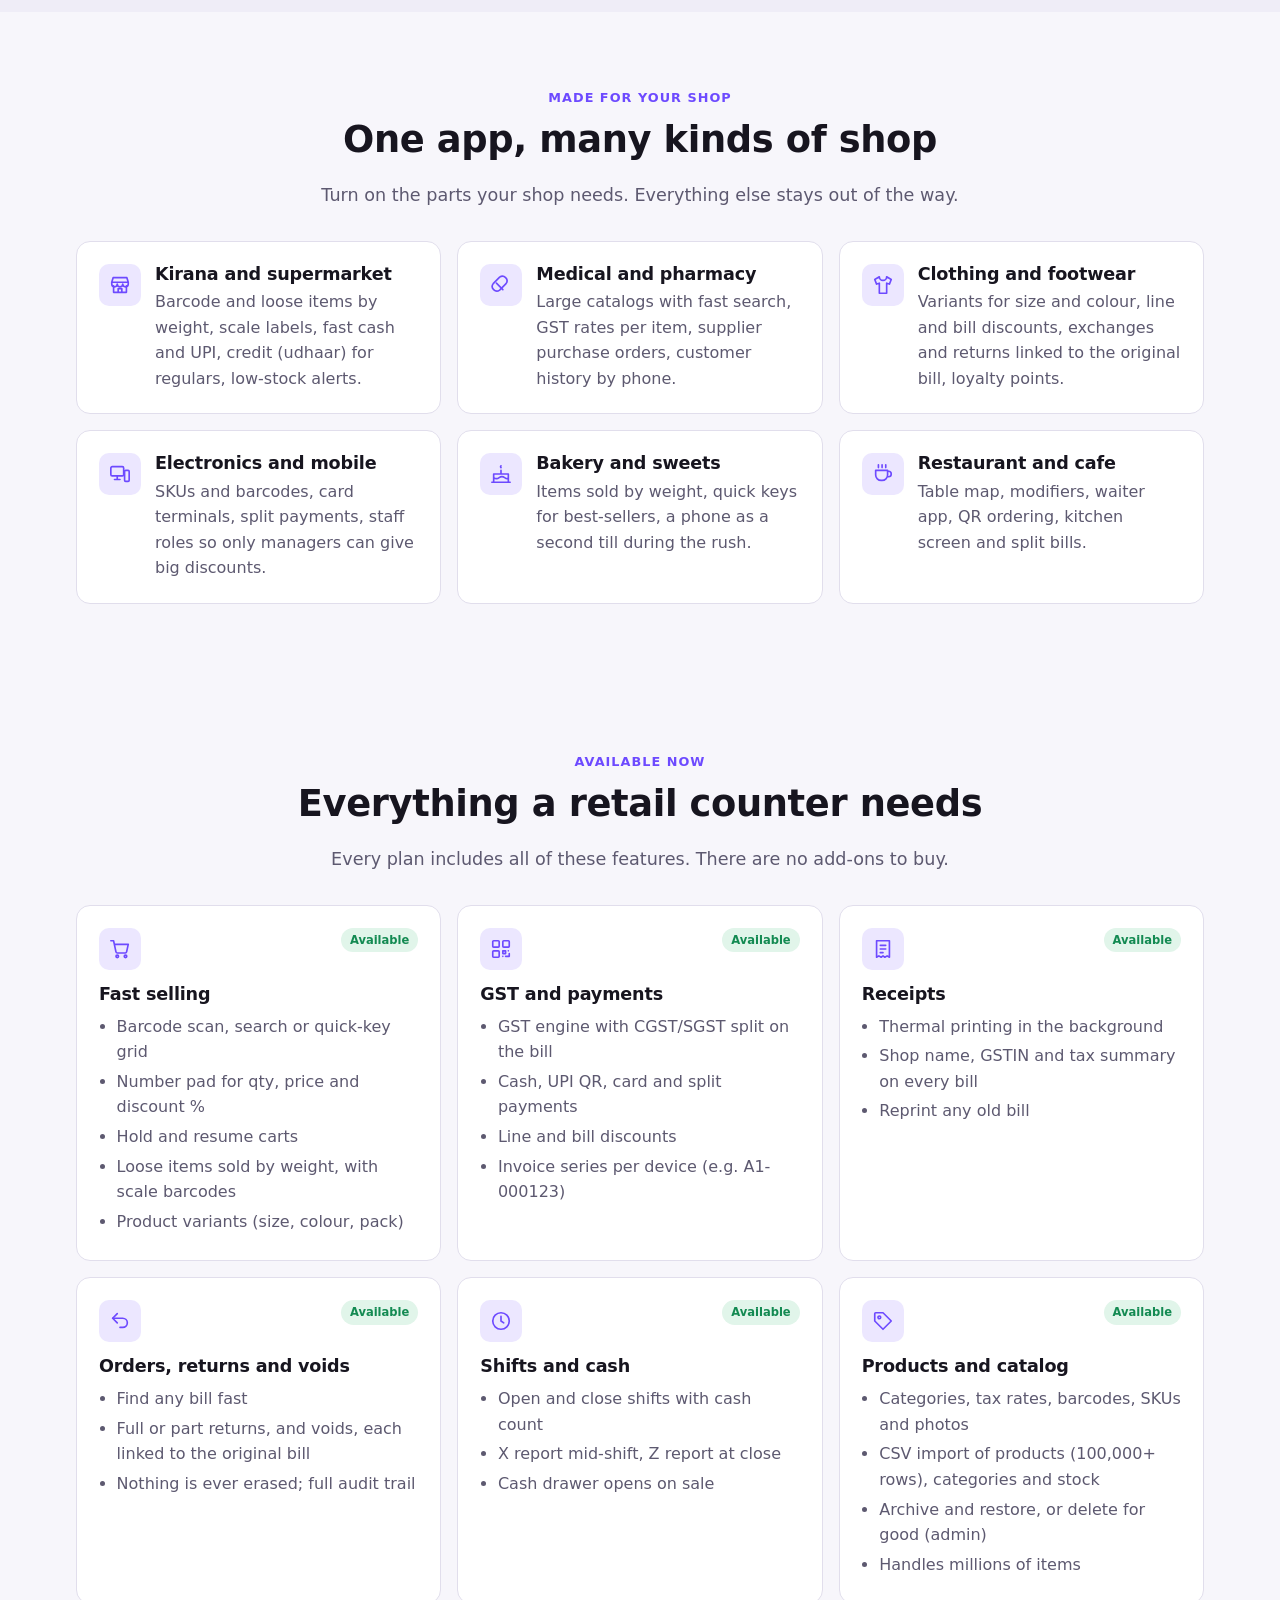
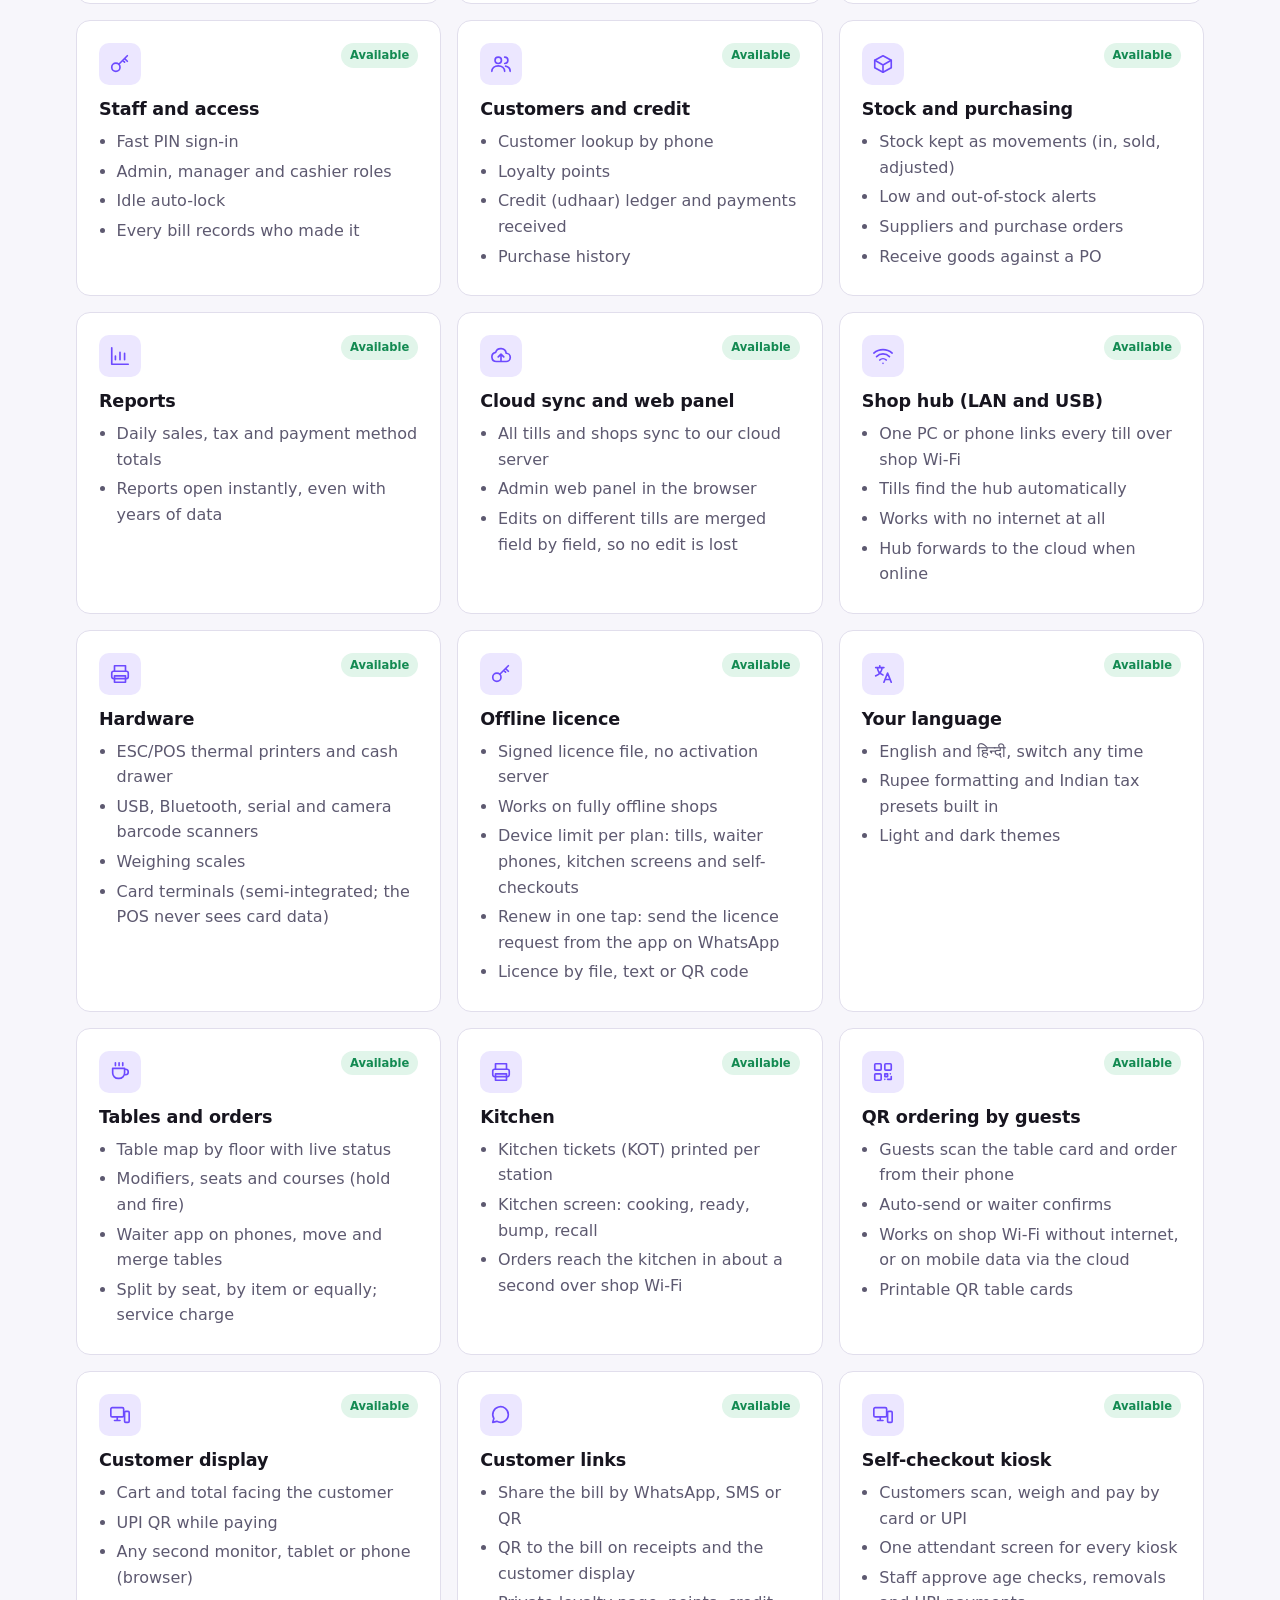
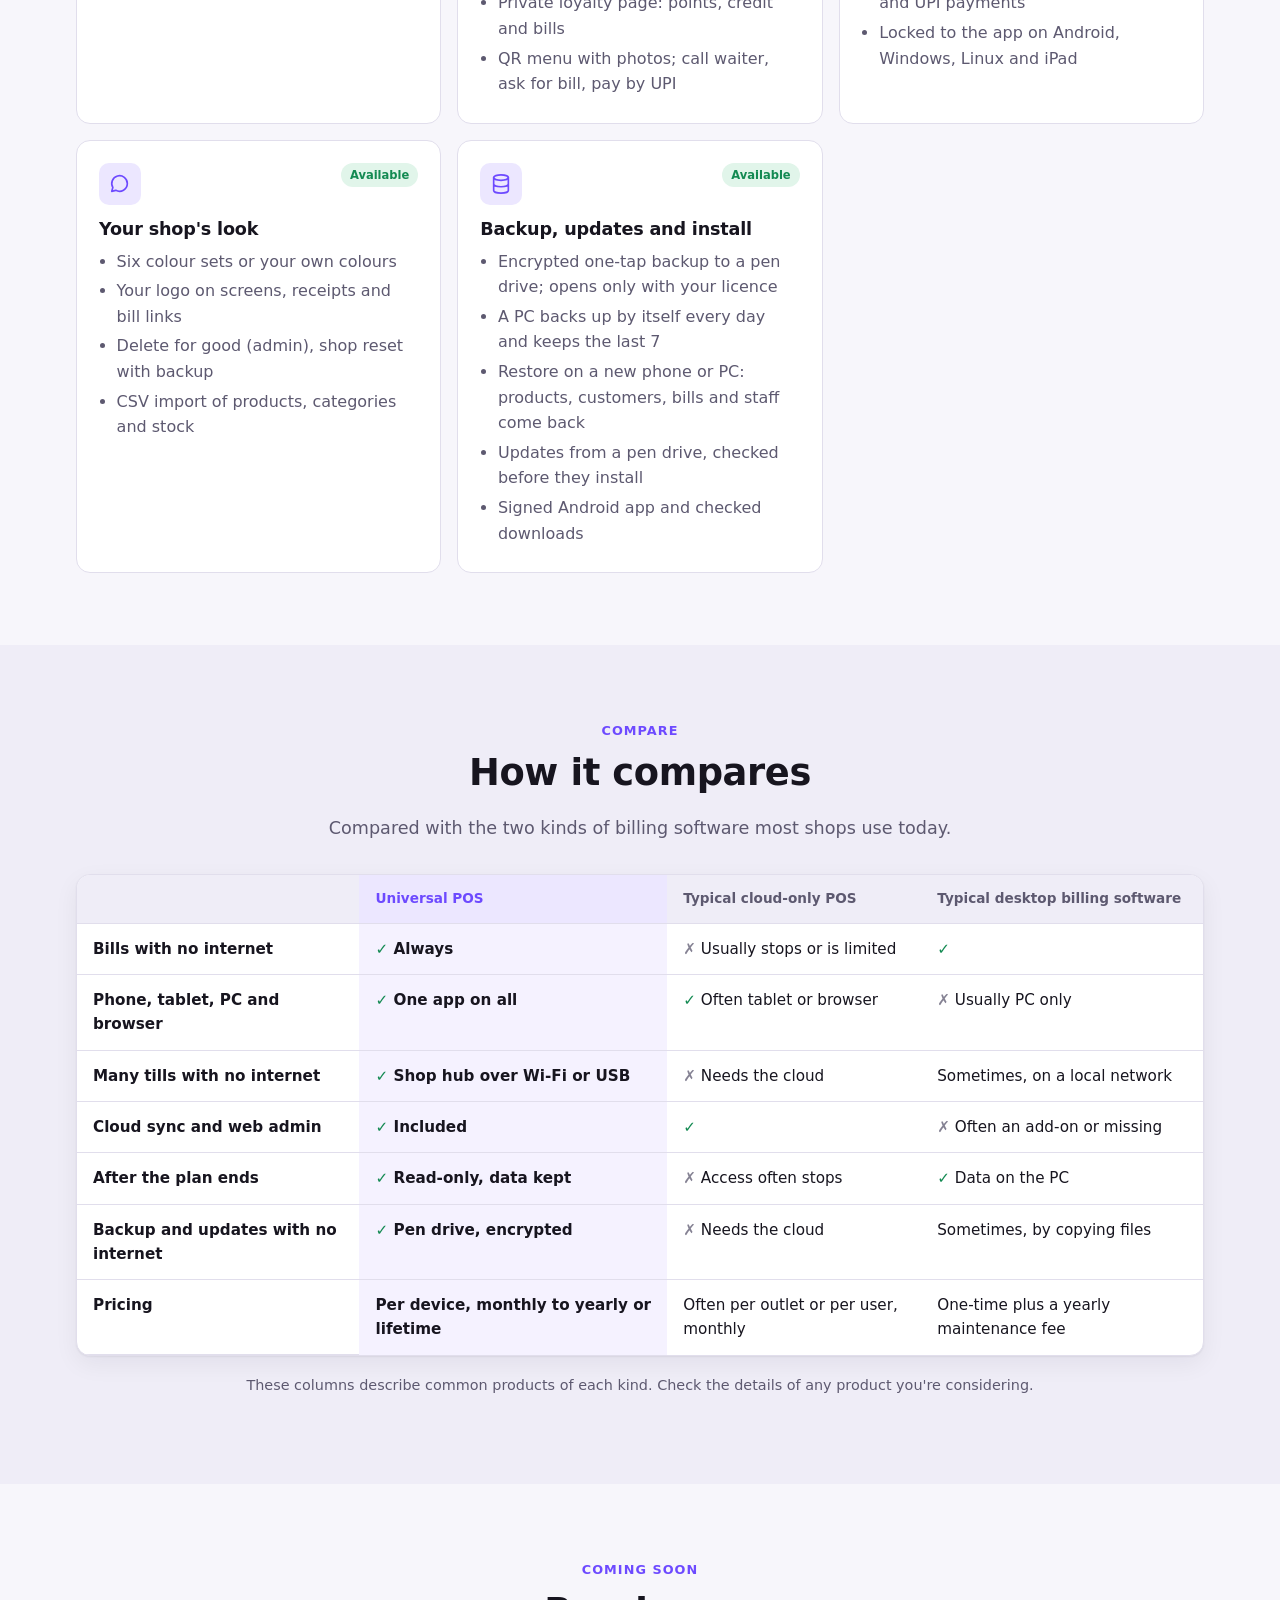
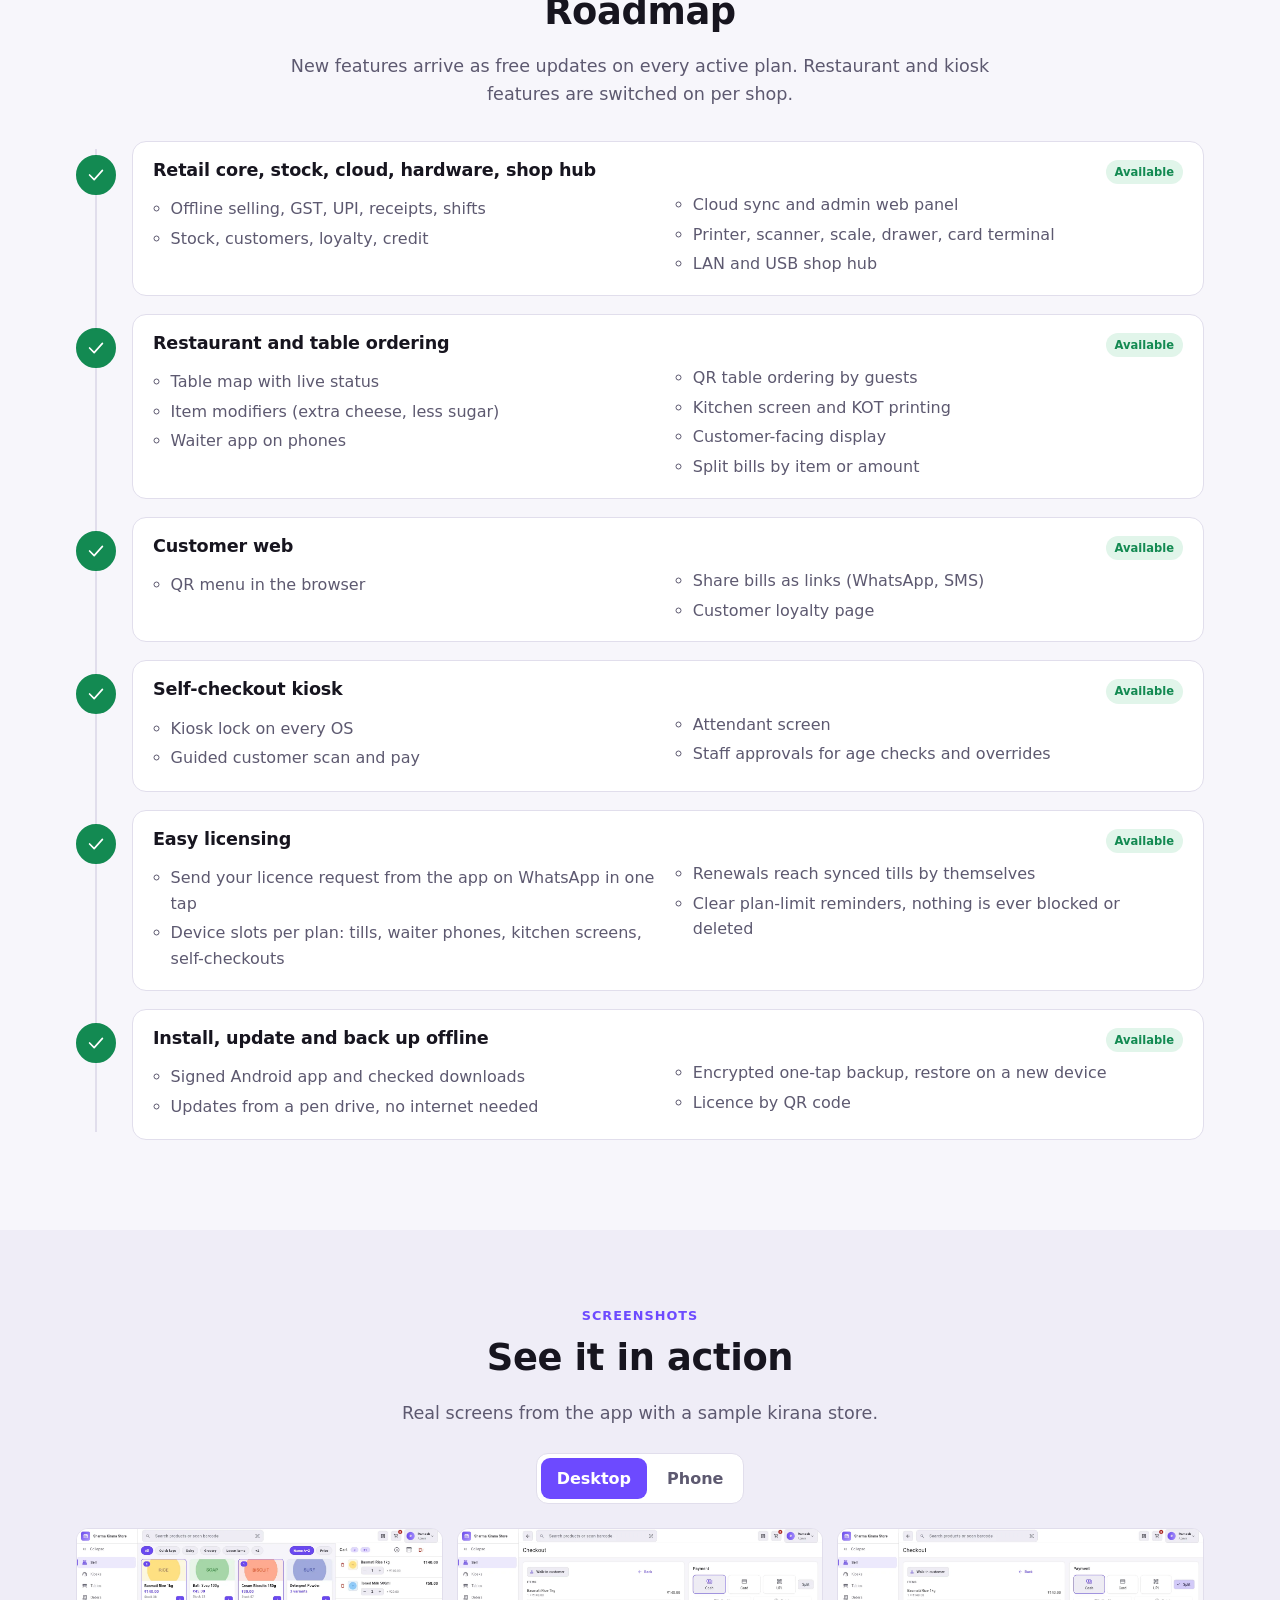
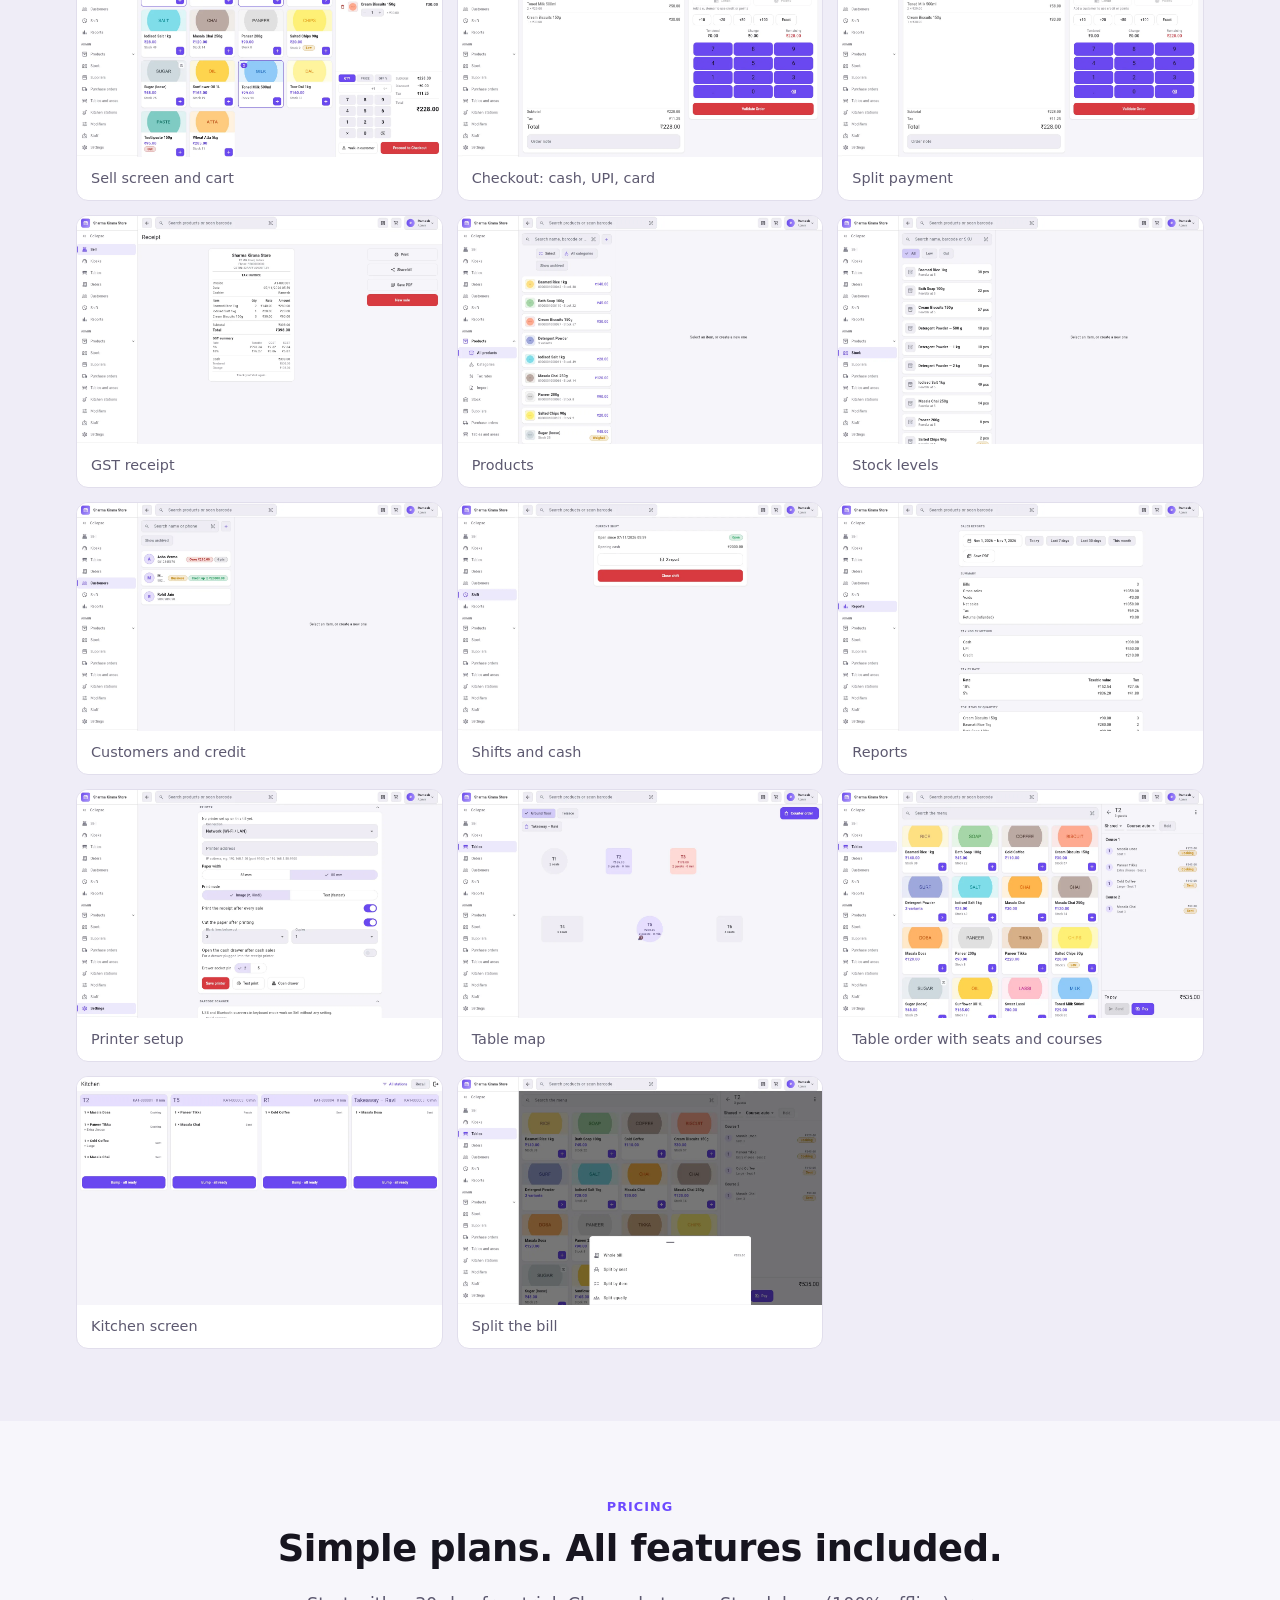
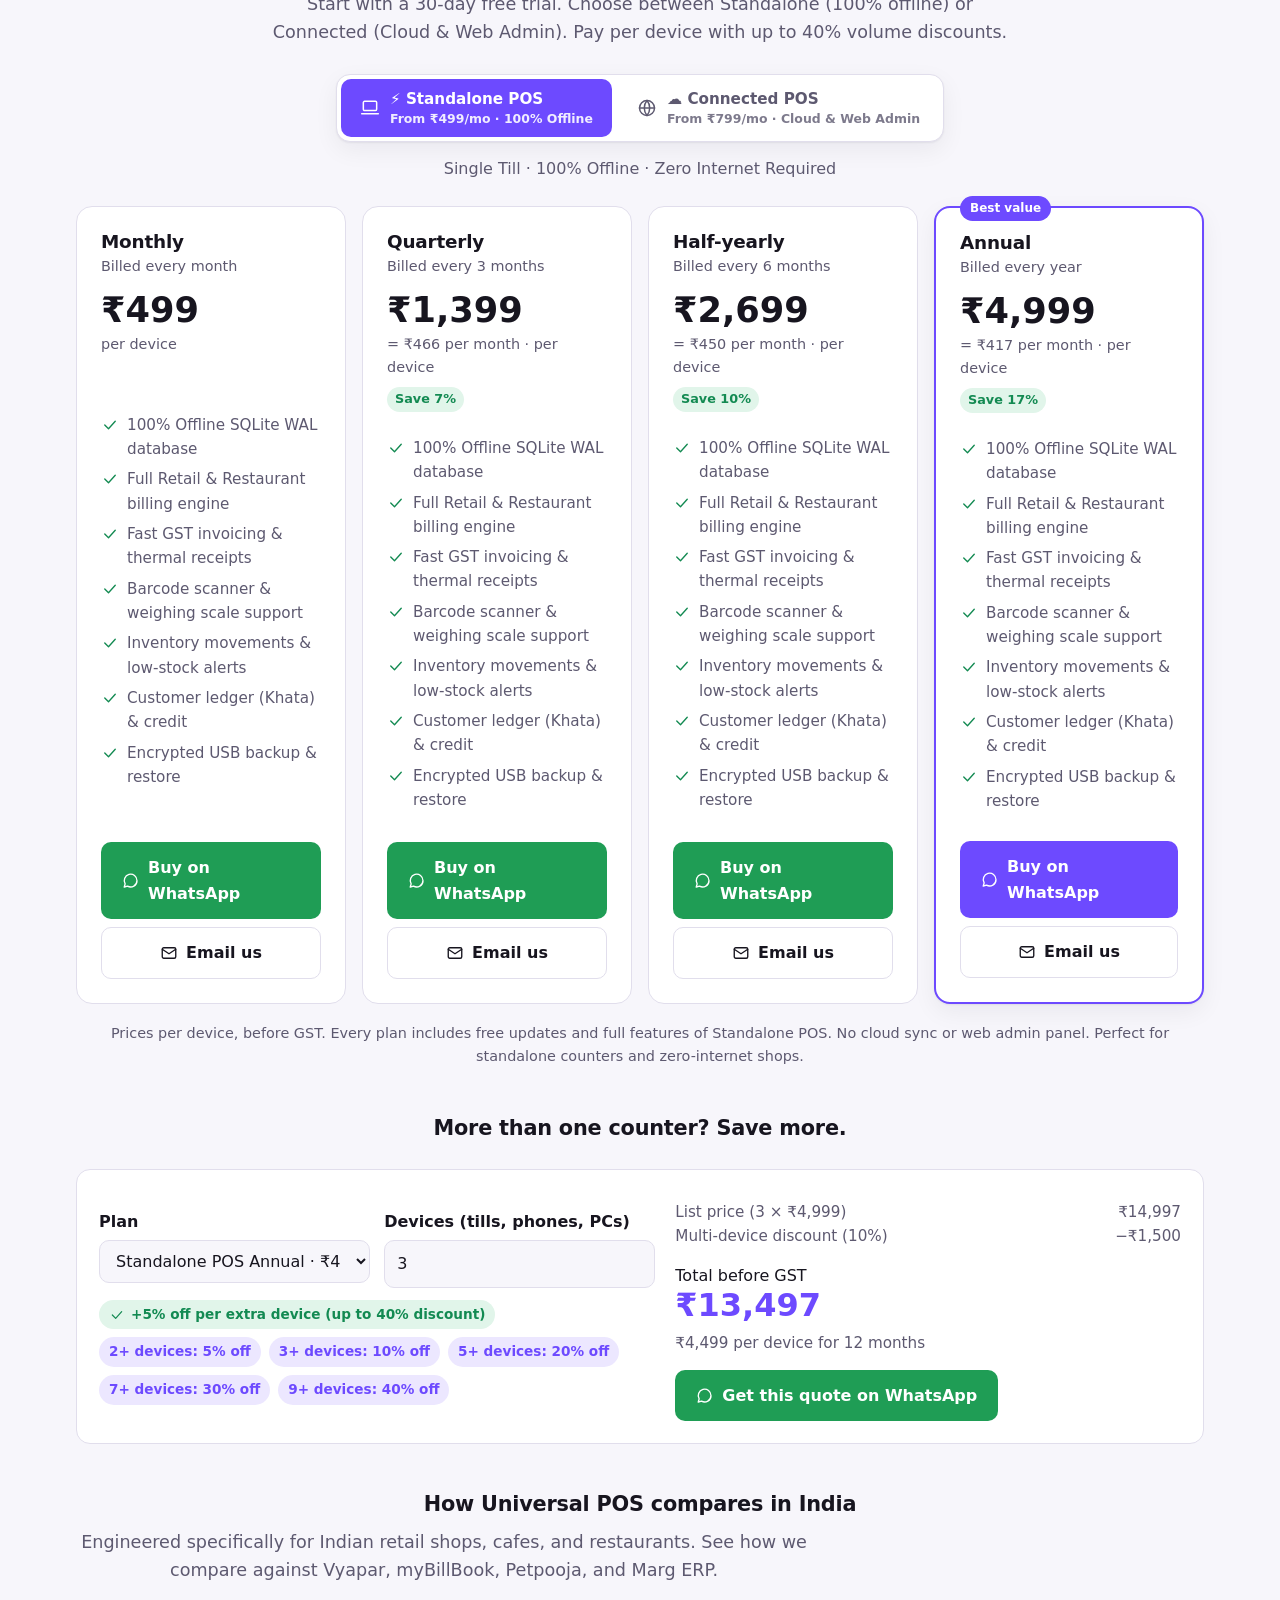
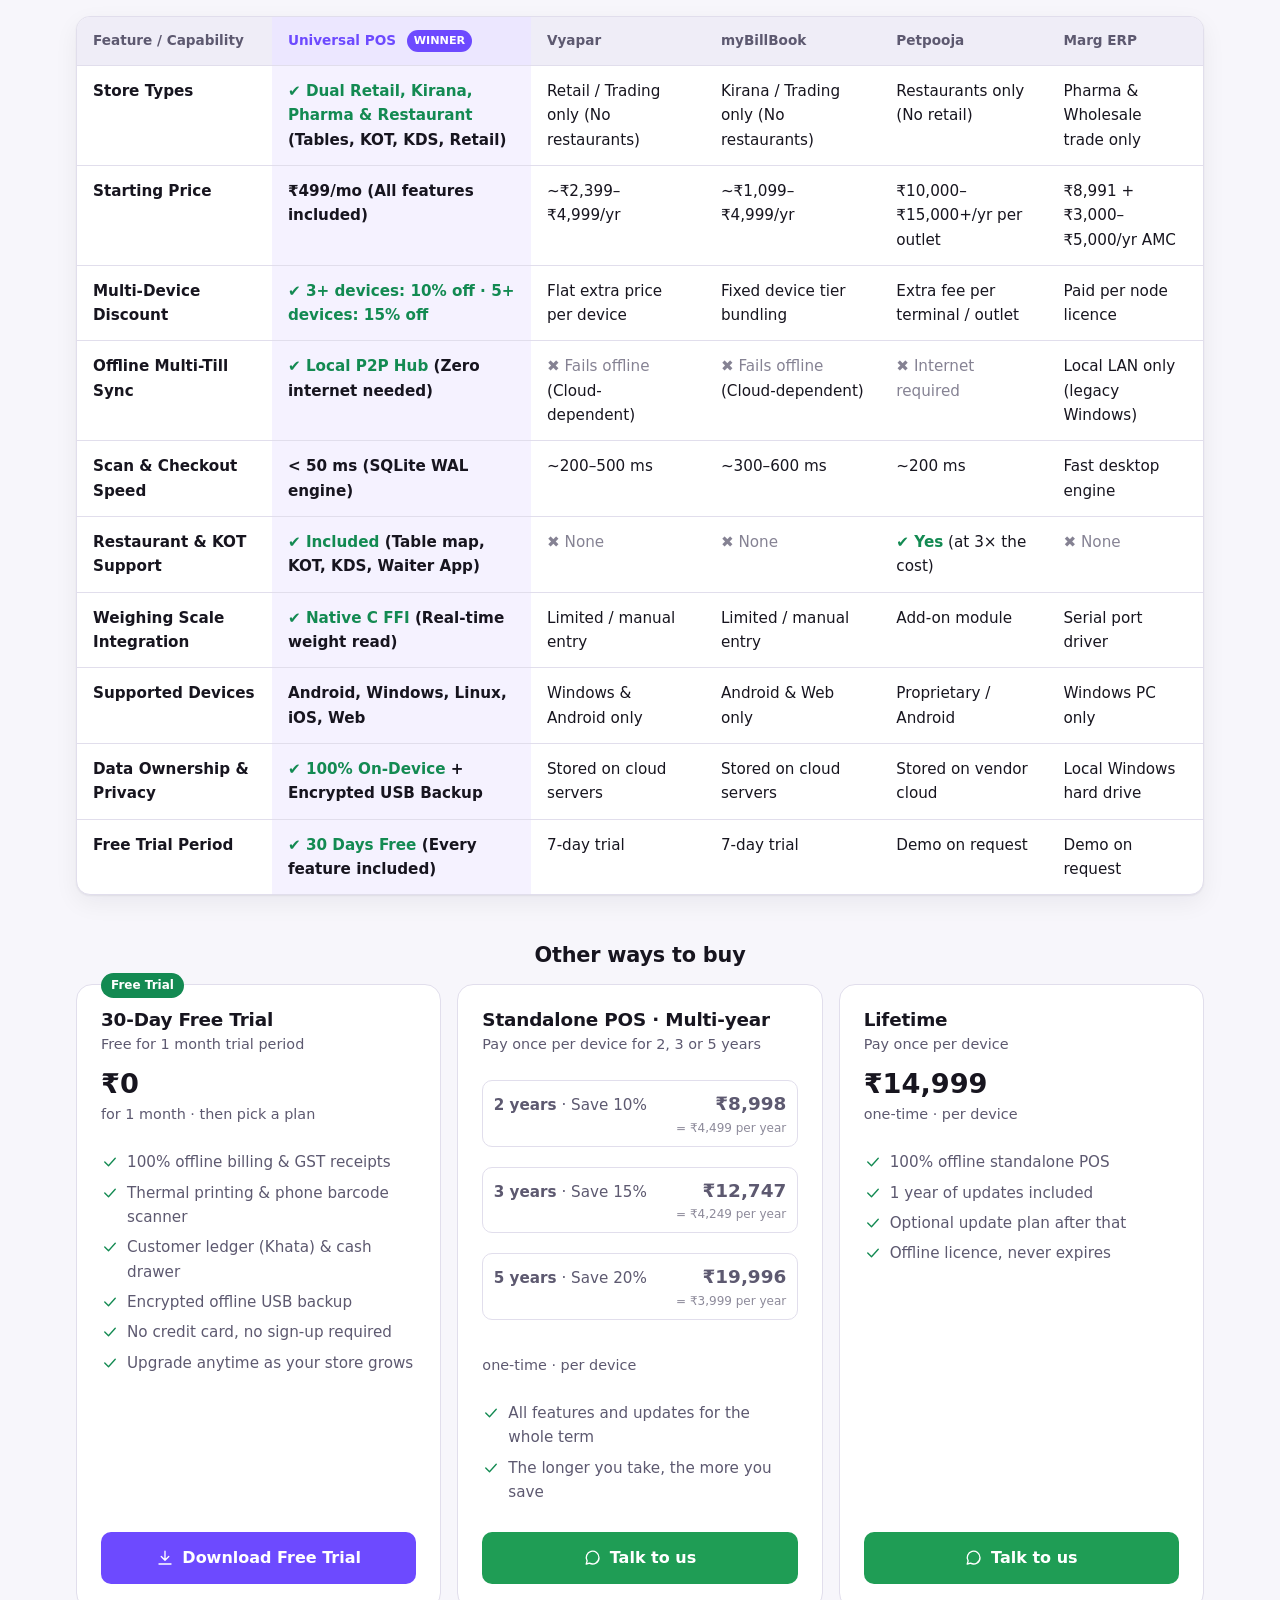
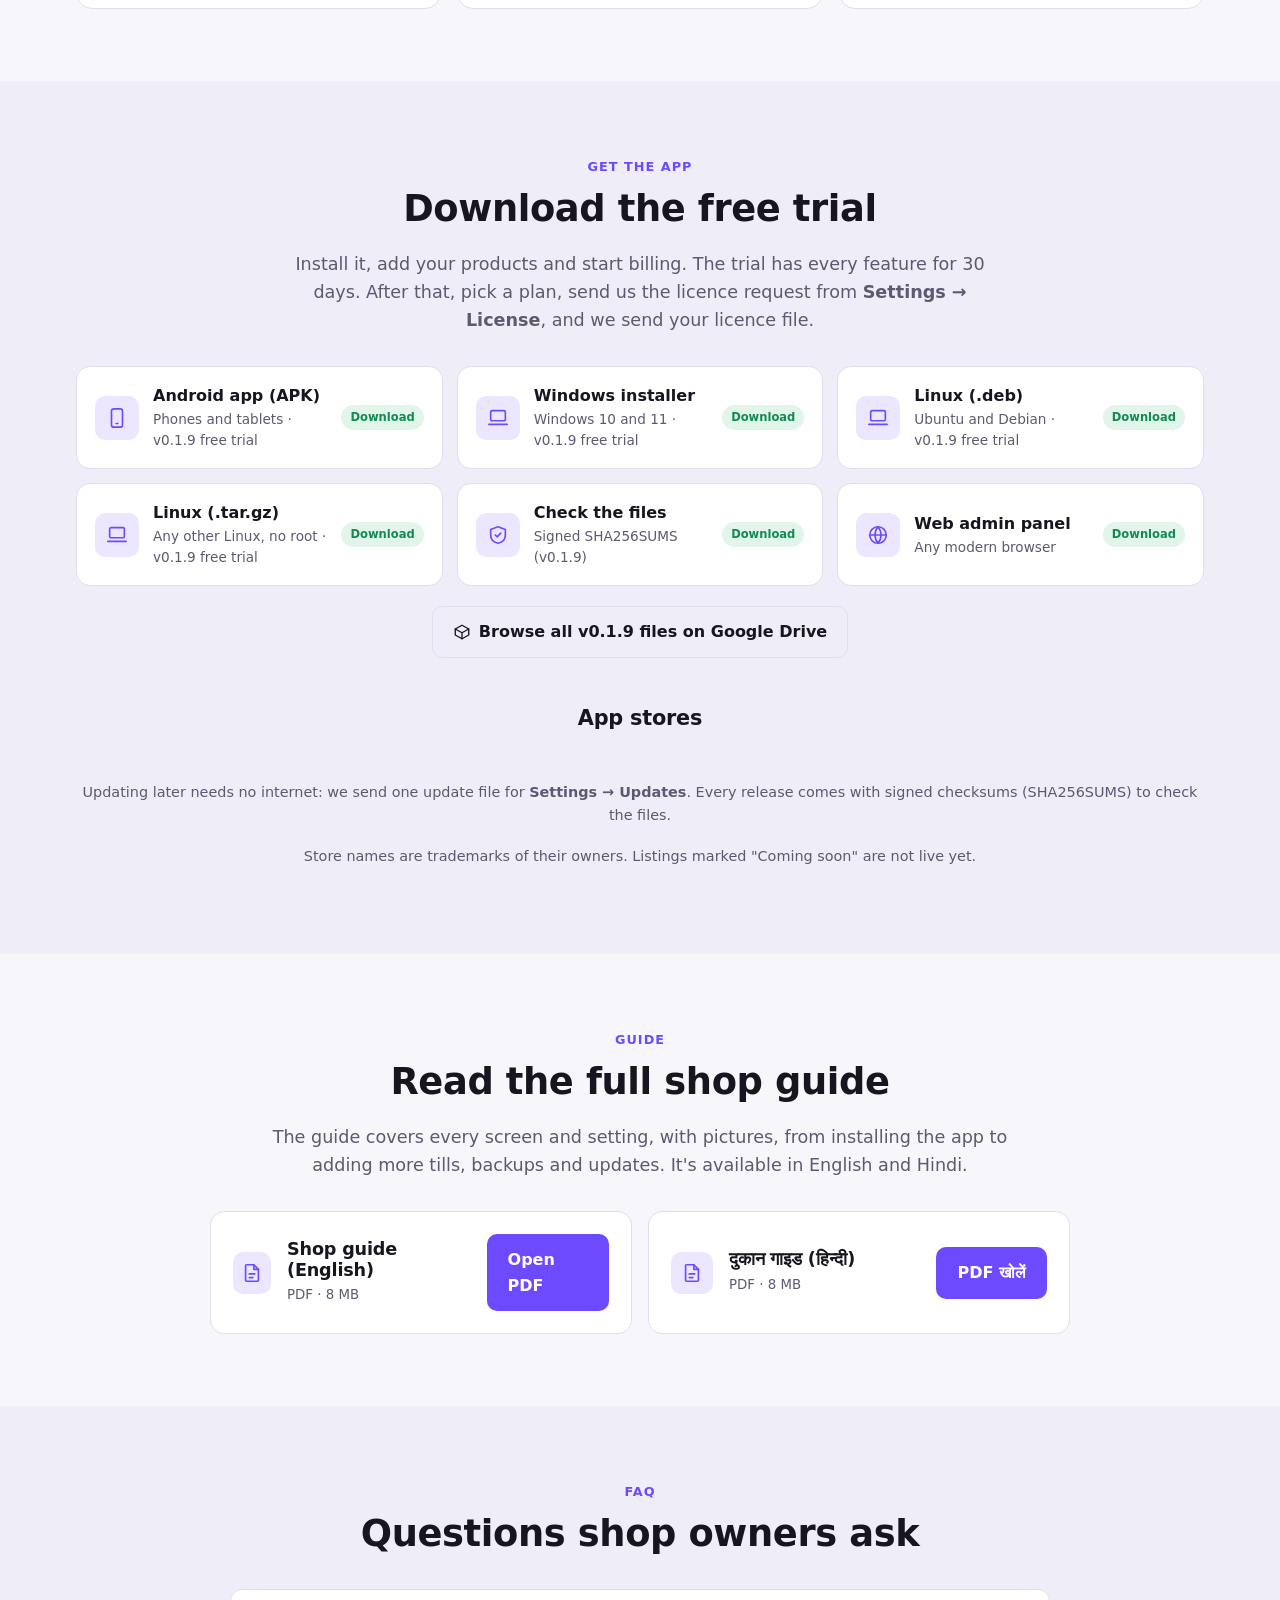
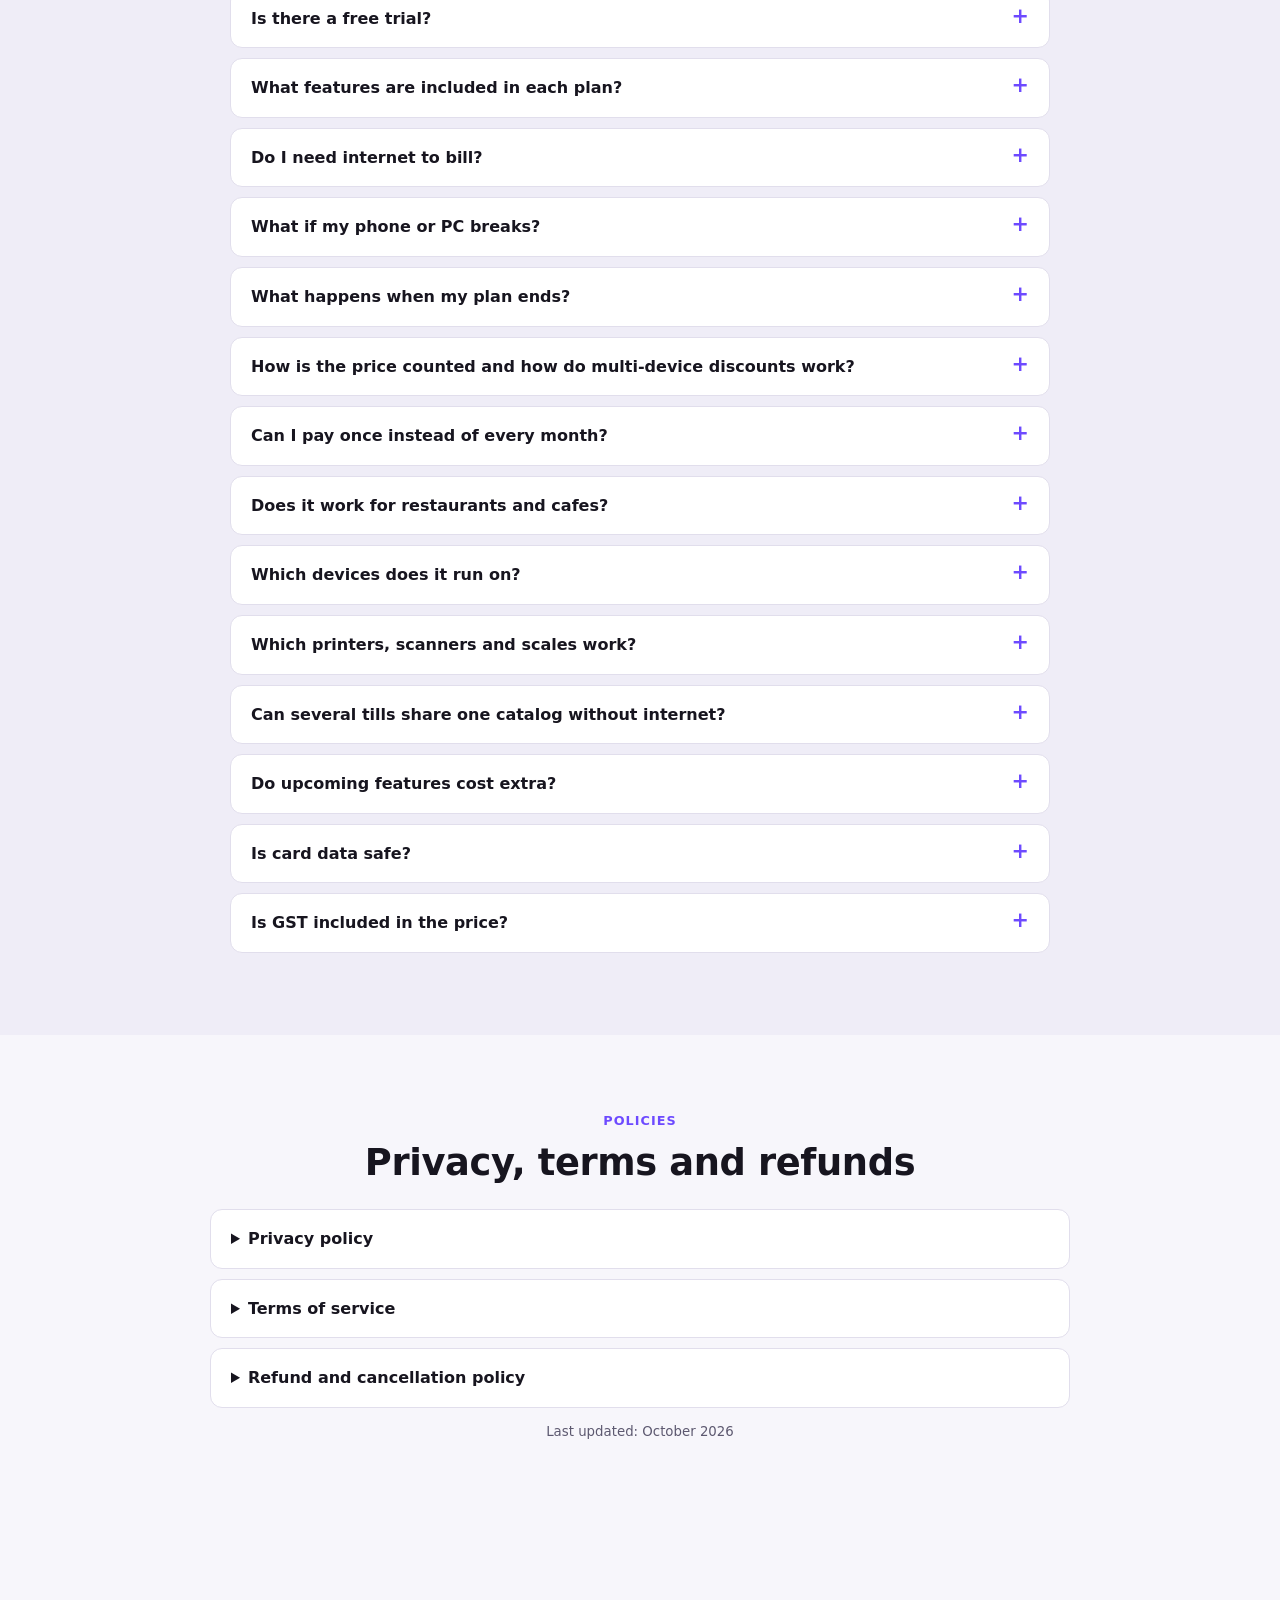
==== commit d439d77c: "Updated v0.1.9 tag" ====
--- a/index.html
+++ b/index.html
@@ -572,7 +572,7 @@
       <span class="eyebrow">Pricing</span>
       <h2>Simple plans. All features included.</h2>
       <p class="lead">Start with a <span data-trial-days>30</span>-day free trial. Choose between Standalone (100% offline) or Connected (Cloud &amp; Web Admin). Pay per device with up to 40% volume discounts.</p>
-      
+
       <div class="tier-nav">
         <div class="tier-switch" role="tablist" aria-label="Pricing tiers">
           <button type="button" class="tier-btn active" id="tierStandalone" role="tab" aria-selected="true" data-tier="standalone">
@@ -792,7 +792,20 @@
       <h2>Download the free trial</h2>
       <p class="lead">Install it, add your products and start billing. The trial has every feature for <span data-trial-days>30</span> days. After that, pick a plan, send us the licence request from <b>Settings → License</b>, and we send your licence file.</p>
     </div>
-    <div class="store-grid" id="downloads"></div>
+    <div class="store-grid" id="downloads">
+      <a class="store" href="https://drive.google.com/uc?export=download&amp;id=1lk_DBkDeKRrGX4EF-Hm_bBxBV3Pk7IMw" target="_blank" rel="noopener"><span class="ic"><svg class="i"><use href="#i-phone"/></svg></span><span><b>Android app (APK)</b><small>Phones and tablets · v0.1.9 free trial</small></span><span class="badge ok">Download</span></a>
+      <a class="store" href="https://drive.google.com/uc?export=download&amp;id=1aJXpCZyZlyTJWptlgFCkIumg43RHlLBu" target="_blank" rel="noopener"><span class="ic"><svg class="i"><use href="#i-laptop"/></svg></span><span><b>Windows installer</b><small>Windows 10 and 11 · v0.1.9 free trial</small></span><span class="badge ok">Download</span></a>
+      <a class="store" href="https://drive.google.com/uc?export=download&amp;id=1yHWMk7Sn8peUxyfFa5FZIaAScRTvl3UK" target="_blank" rel="noopener"><span class="ic"><svg class="i"><use href="#i-laptop"/></svg></span><span><b>Linux (.deb)</b><small>Ubuntu and Debian · v0.1.9 free trial</small></span><span class="badge ok">Download</span></a>
+      <a class="store" href="https://drive.google.com/uc?export=download&amp;id=1m-5LDP6QvxZu8fArGsbnOGxI82_nS2Z7" target="_blank" rel="noopener"><span class="ic"><svg class="i"><use href="#i-laptop"/></svg></span><span><b>Linux (.tar.gz)</b><small>Any other Linux, no root · v0.1.9 free trial</small></span><span class="badge ok">Download</span></a>
+      <!-- <a class="store" href="https://drive.google.com/uc?export=download&amp;id=1wZ0XnpY4GT3WYHjtyo9hOnQncEmXIxiW" target="_blank" rel="noopener"><span class="ic"><svg class="i"><use href="#i-db"/></svg></span><span><b>Linux server (.deb)</b><small>Dedicated server · Ubuntu &amp; Debian</small></span><span class="badge ok">Download</span></a> -->
+      <a class="store" href="https://drive.google.com/uc?export=download&amp;id=1X2xwkF3ECtsNmKwCf7PI-C6ts08gk-ZG" target="_blank" rel="noopener"><span class="ic"><svg class="i"><use href="#i-shield"/></svg></span><span><b>Check the files</b><small>Signed SHA256SUMS (v0.1.9)</small></span><span class="badge ok">Download</span></a>
+      <a class="store" href="https://panel.quantlogiq.in/#/admin/connect" target="_blank" rel="noopener"><span class="ic"><svg class="i"><use href="#i-globe"/></svg></span><span><b>Web admin panel</b><small>Any modern browser</small></span><span class="badge ok">Download</span></a>
+    </div>
+    <div style="text-align:center;margin-top:20px;margin-bottom:12px">
+      <a class="btn btn-ghost" href="https://drive.google.com/drive/folders/1dYrT1z130PTQhZxCjpWgZplp2VIS2gf3?usp=drive_link" target="_blank" rel="noopener">
+        <svg class="i"><use href="#i-box"/></svg>Browse all v0.1.9 files on Google Drive
+      </a>
+    </div>
     <h3 class="sub">App stores</h3>
     <div class="store-grid" id="stores"></div>
     <p class="note center">Updating later needs no internet: we send one update file for <b>Settings → Updates</b>. Every release comes with signed checksums (SHA256SUMS) to check the files.</p>
@@ -901,6 +914,6 @@
   </div>
 </footer>
 
-<script src="assets/site.js?v=0.1.9"></script>
+<script src="assets/site.js?v=0.1.9-drive"></script>
 </body>
 </html>
